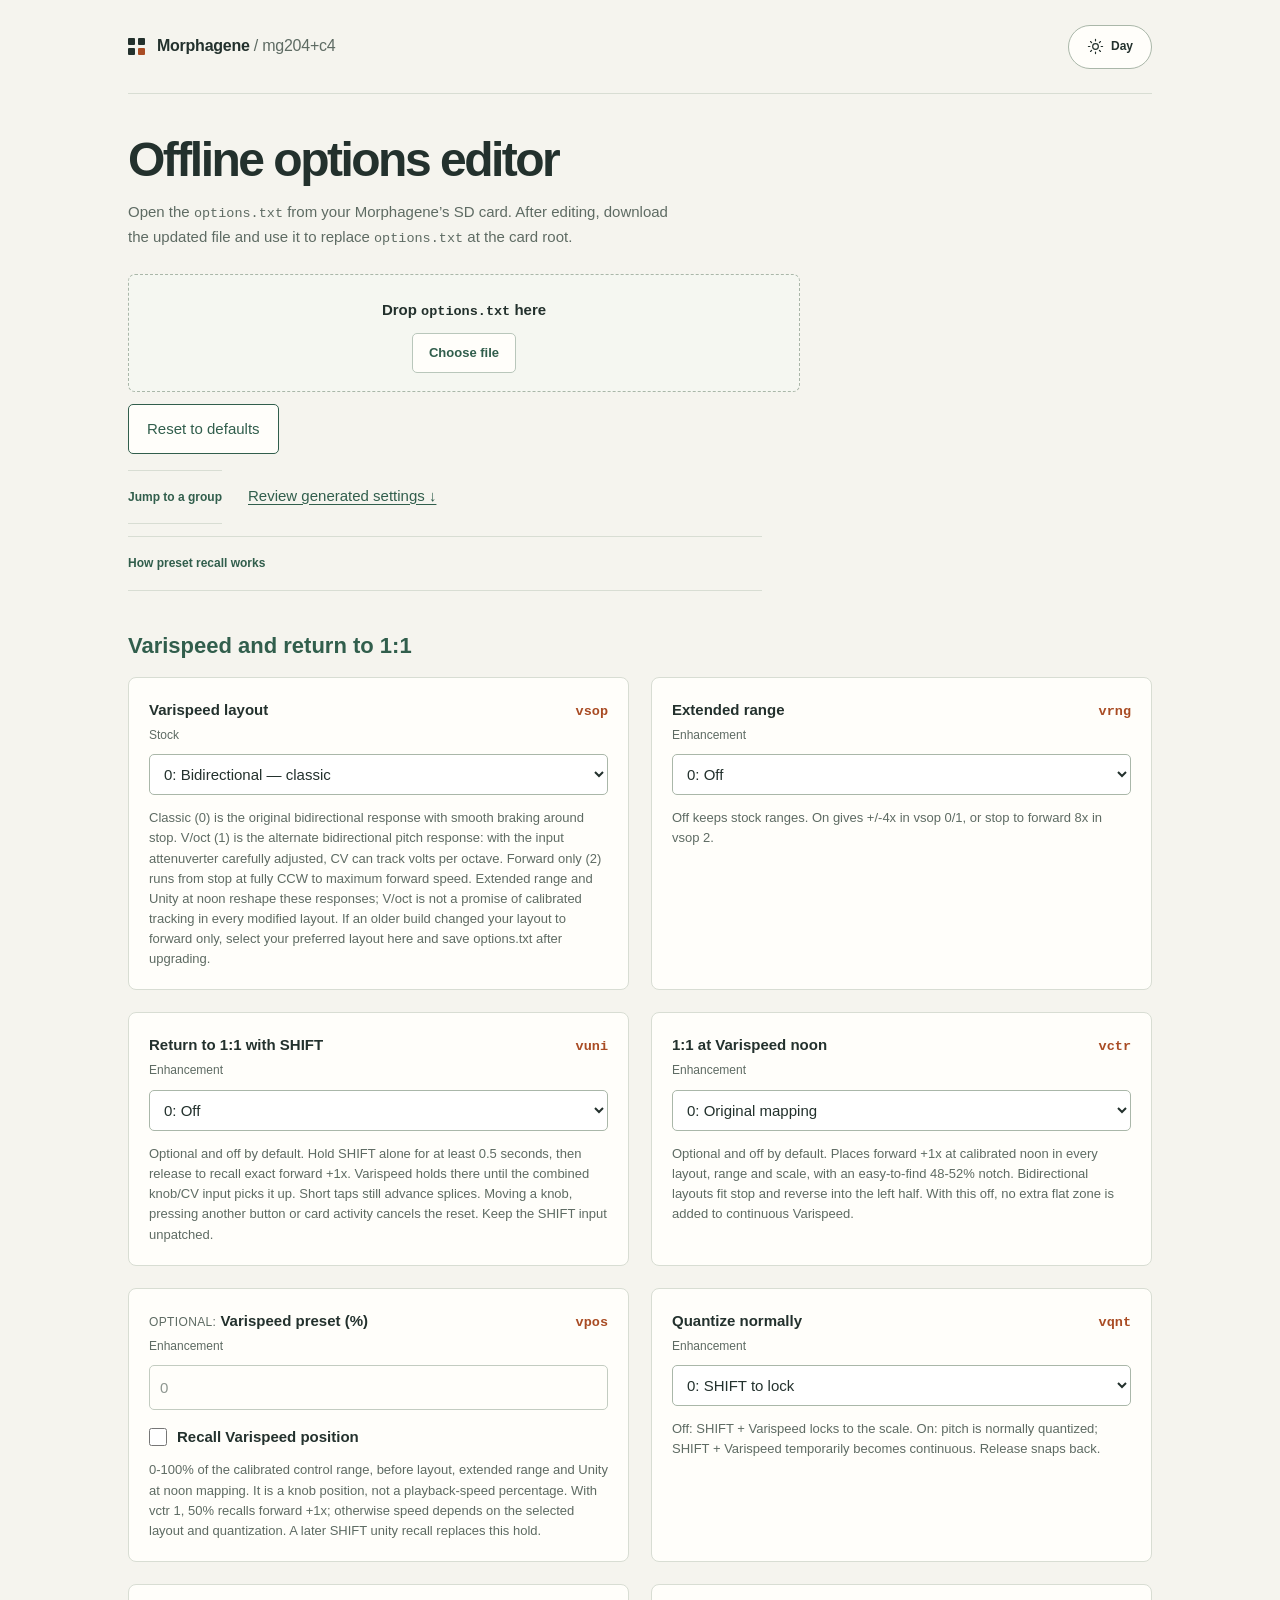
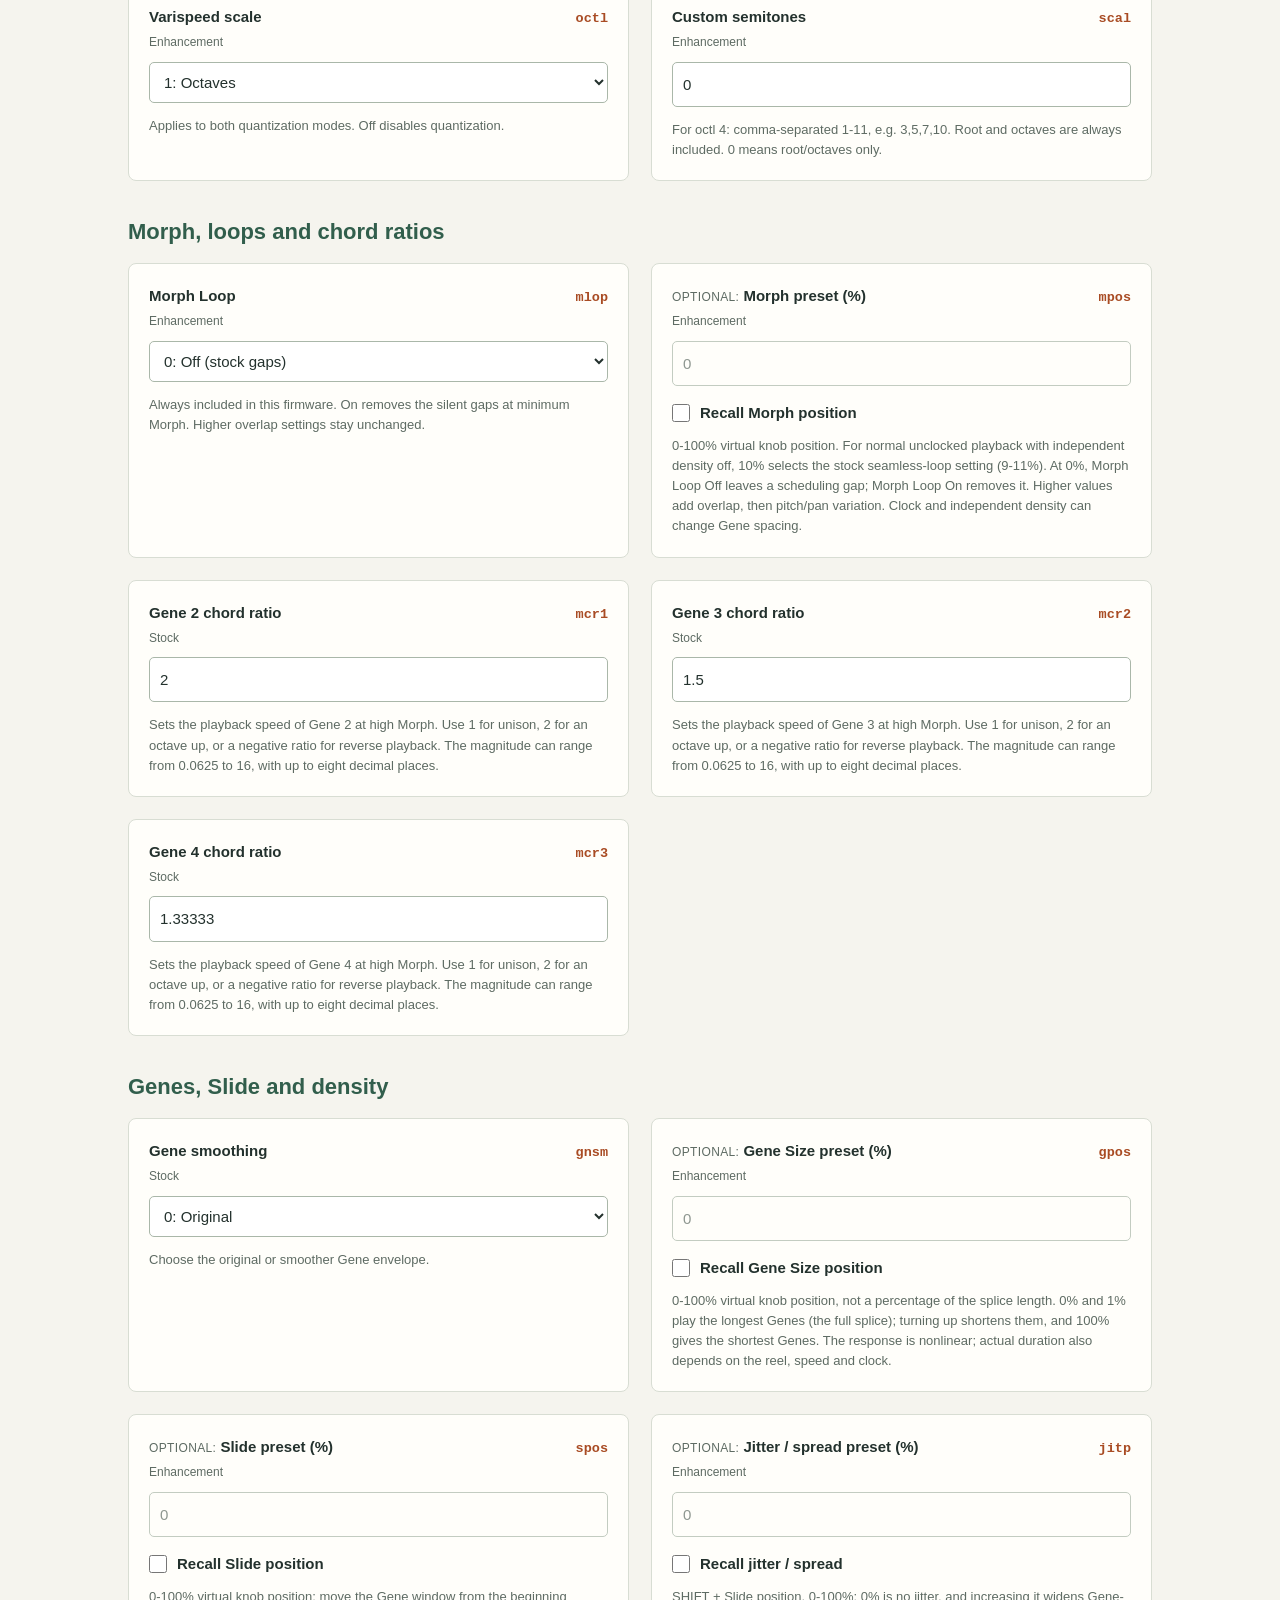
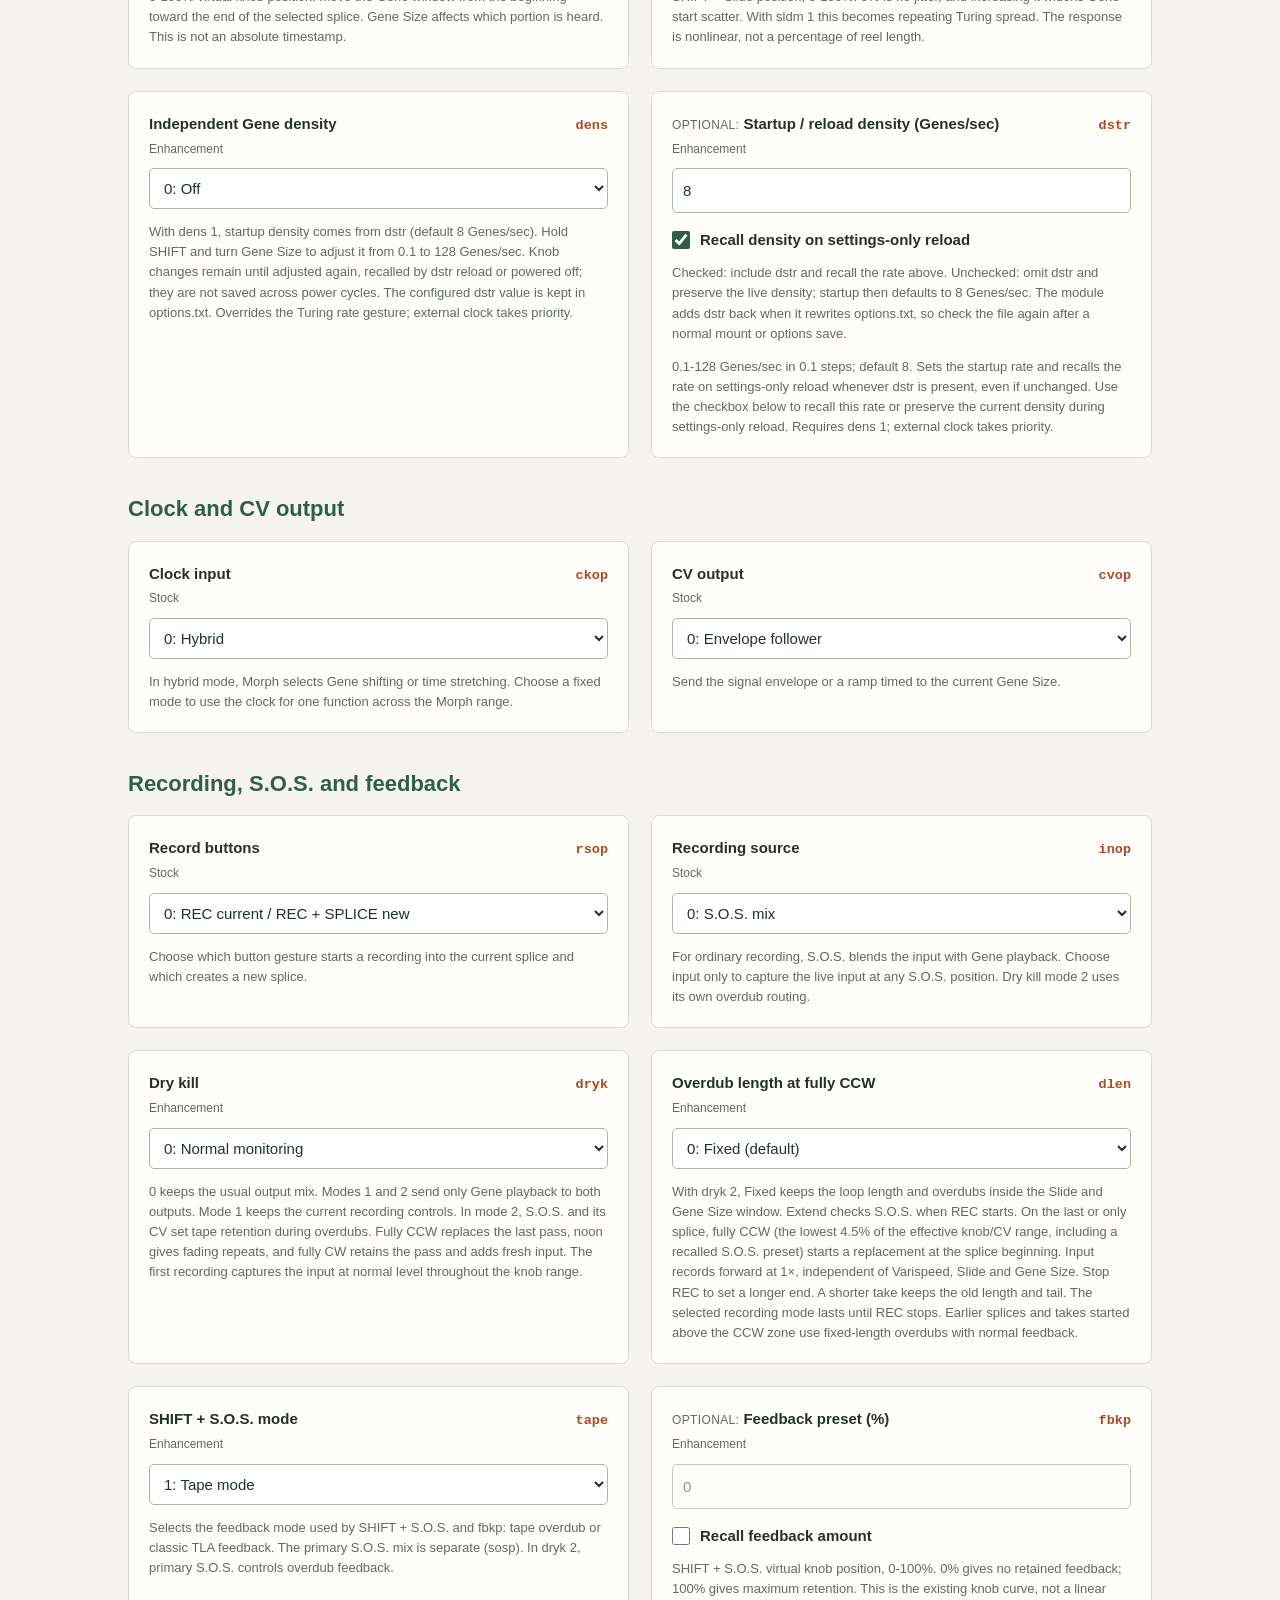
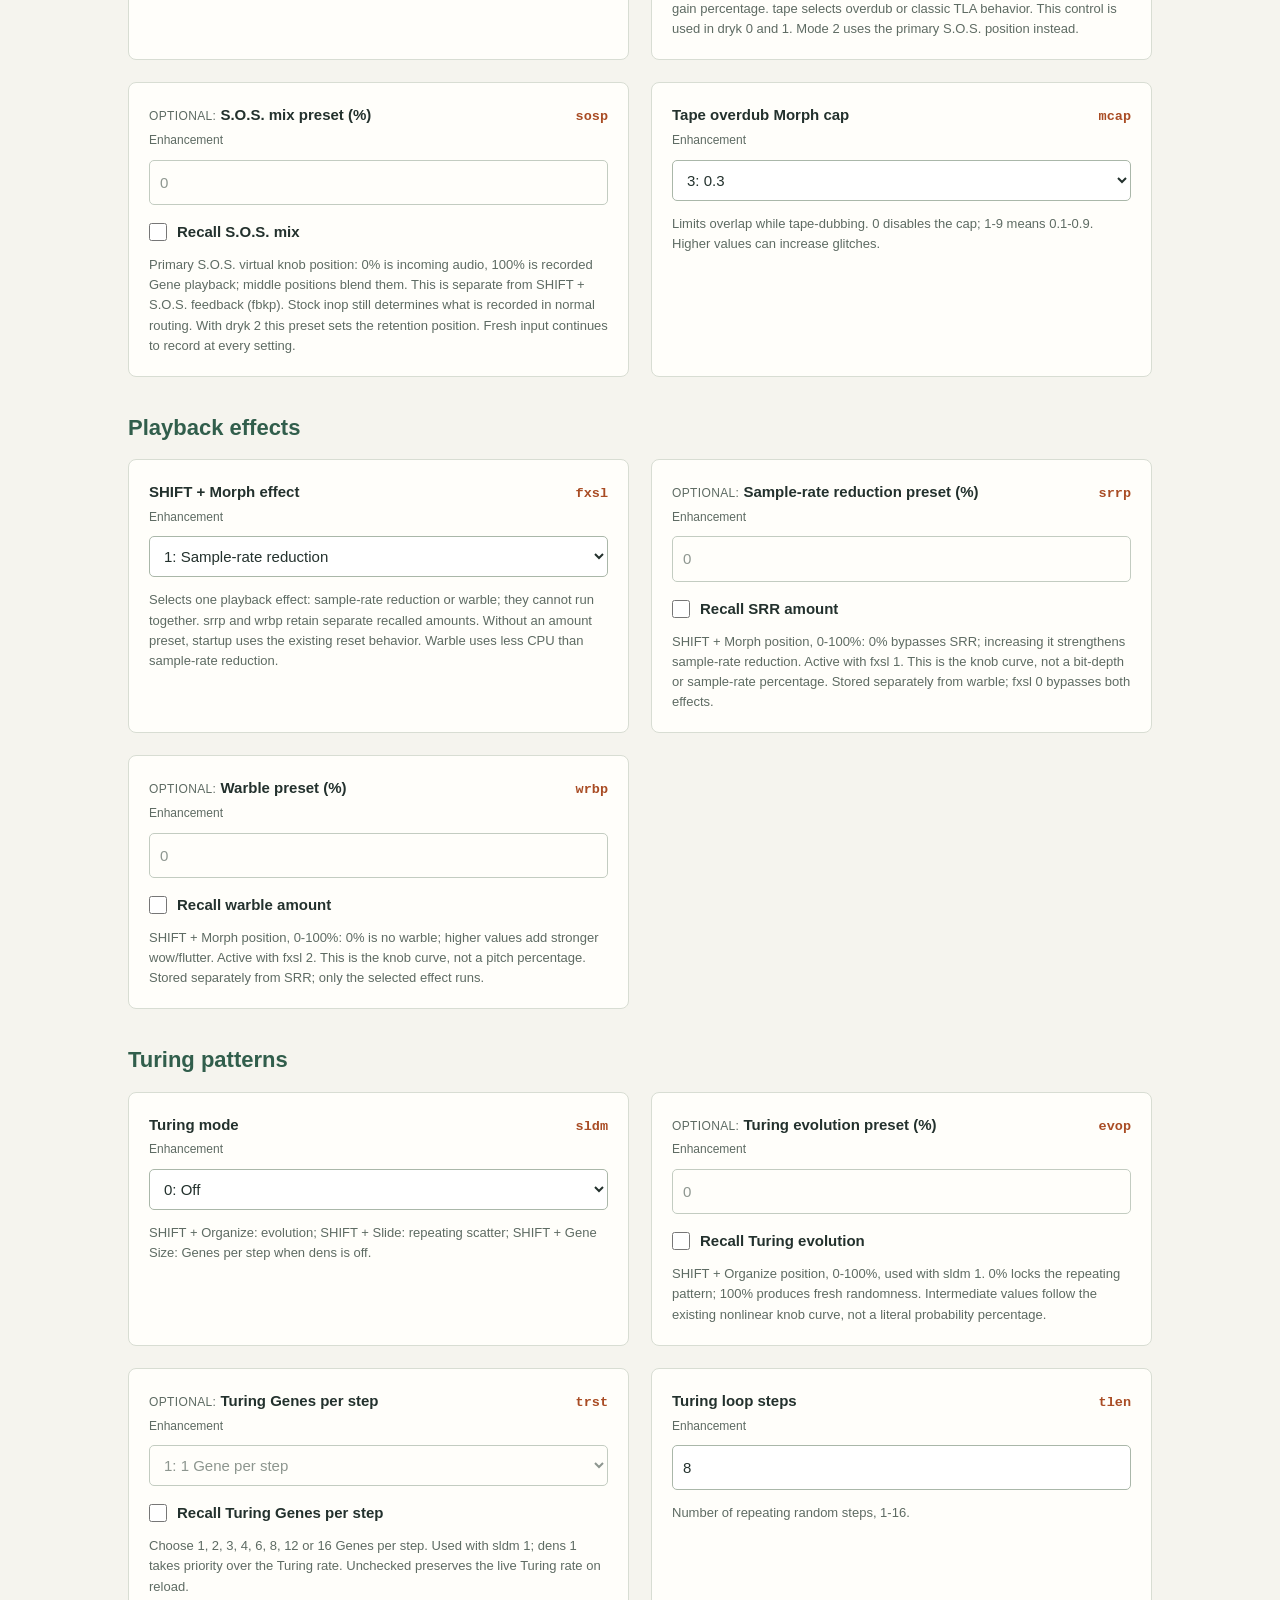
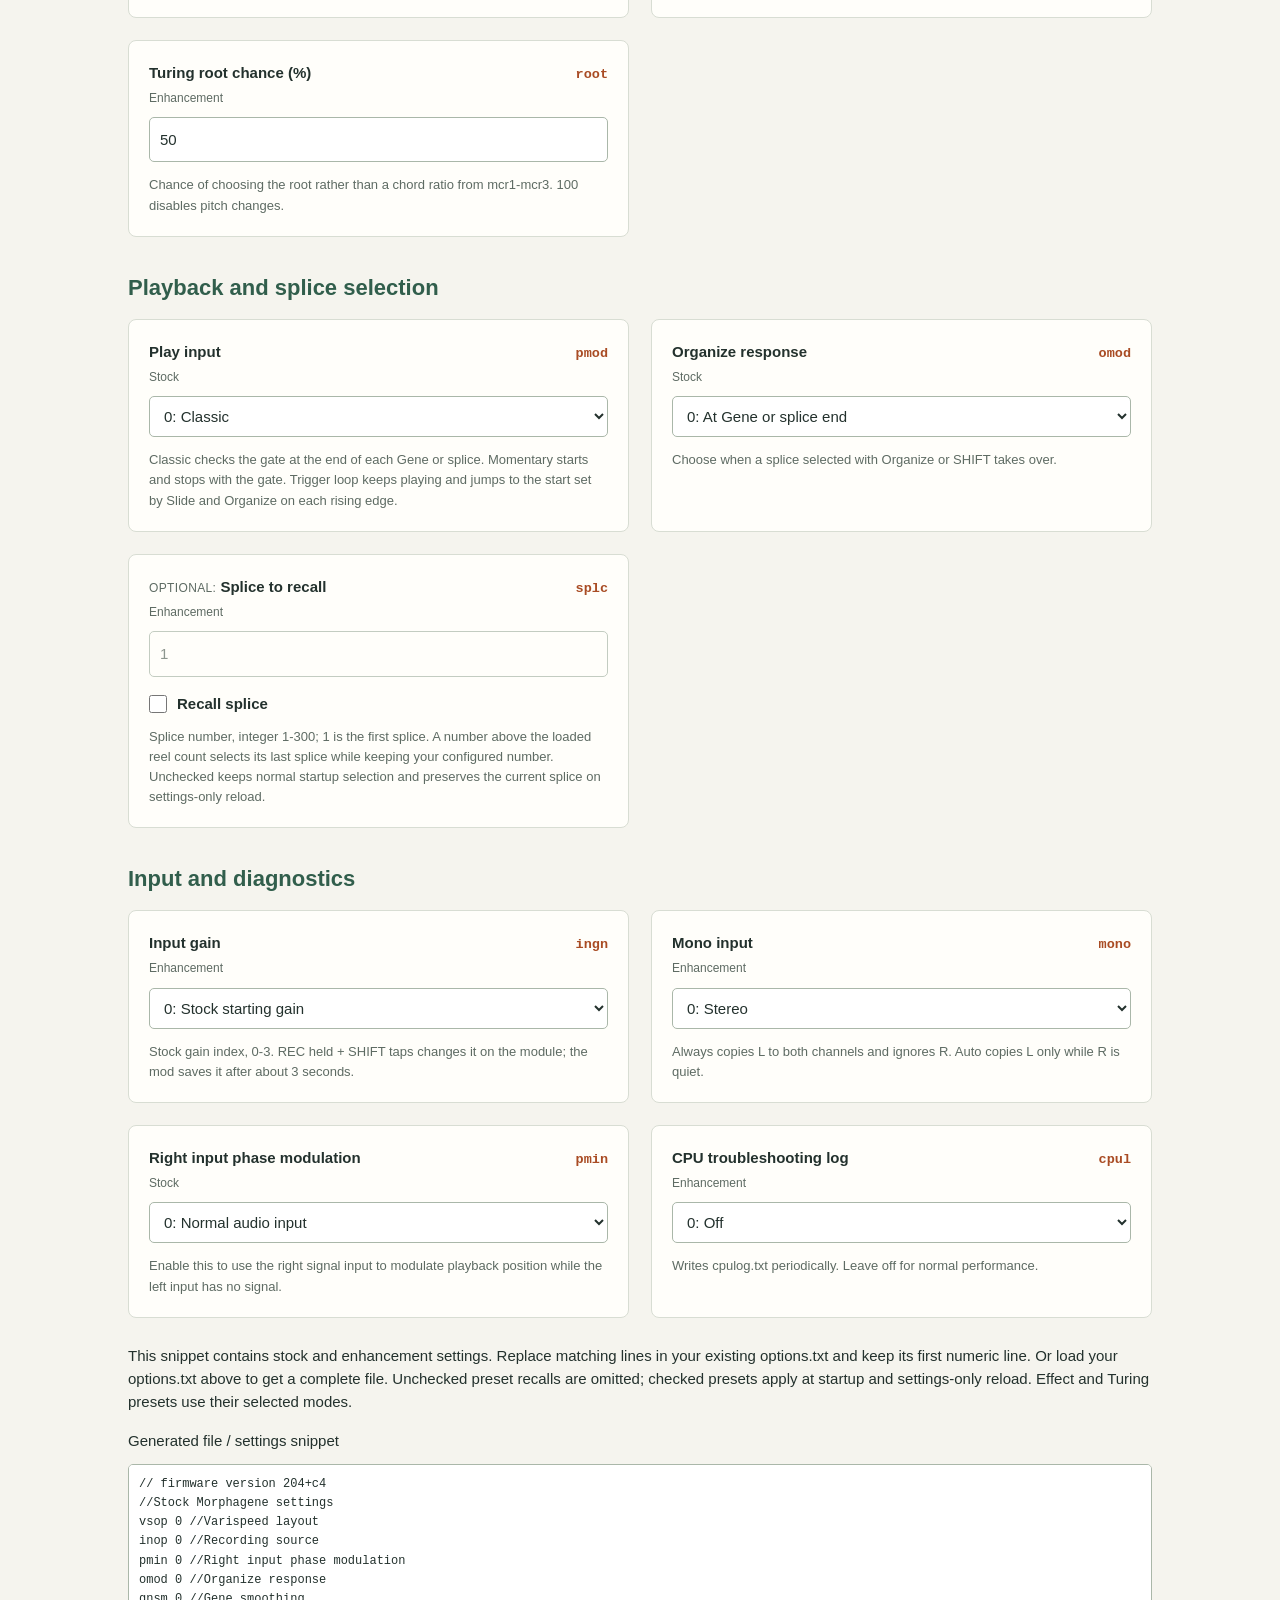
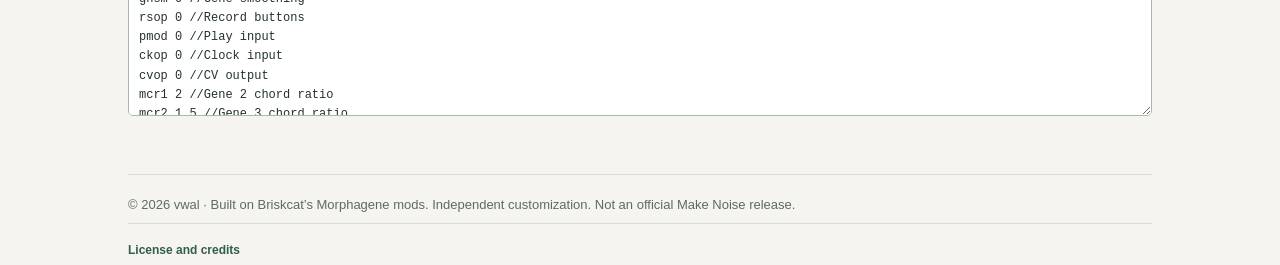
==== tools/offline_editor.html @ c478a884 "Release mg204+c4 with wet-only overdubs and offline editing" ====
<!doctype html>
<html lang="en">
<head>
  <meta charset="utf-8">
  <meta name="viewport" content="width=device-width, initial-scale=1">
  <meta http-equiv="Content-Security-Policy" content="default-src 'none'; base-uri 'none'; form-action 'none'; script-src 'sha256-ByO0Uoex1asw+jPpEctooQyMcrYwjuyFhaCUthEWu14=' 'sha256-ASVmwSD/W00rkGsw2/fdVRgsolwphQZgdGNmWbtGyi0=' 'sha256-zMuv68s7NisbEaol2Kxf3dadfvbsjeRHoKP4uVa8HAs='; style-src 'sha256-q6+BNWFXHFjLk/H0KyZ/W9unzIIklL4RN9ilAoMBSyY='">
  <title>Morphagene options editor · mg204+c4</title>
  <style>:root {
  color-scheme: light;
  --paper: #f5f4ee;
  --card: #fffefa;
  --ink: #23312d;
  --muted: #5e6b63;
  --line: #d8ddd3;
  --green: #315e4c;
  --green-light: #e8eee5;
  --orange: #a94c24;
  --orange-light: #f6e8dd;
  --red: #9a352a;
  --red-light: #faeae5;
  font-family: -apple-system, BlinkMacSystemFont, "Segoe UI", sans-serif;
  font-synthesis: none;
}
* { box-sizing: border-box; }
body { margin: 0; background: var(--paper); color: var(--ink); font-size: 15px; line-height: 1.55; }
button, input { font: inherit; }
a { color: var(--green); text-underline-offset: 3px; }
button, a, summary, input { -webkit-tap-highlight-color: transparent; }
button { cursor: pointer; }
button:disabled { cursor: not-allowed; }
button:focus-visible, a:focus-visible, summary:focus-visible { outline: 3px solid var(--orange); outline-offset: 4px; }
[hidden] { display: none !important; }
code { font-family: ui-monospace, SFMono-Regular, Consolas, monospace; font-size: .9em; }
.page-shell { max-width: 1120px; padding: 0 48px; margin: auto; }
.site-header { display: flex; align-items: center; justify-content: space-between; gap: 20px; min-height: 94px; border-bottom: 1px solid var(--line); }
.brand { display: inline-flex; align-items: center; gap: 12px; color: var(--ink); font-weight: 700; font-size: 16px; text-decoration: none; letter-spacing: -.25px; }
.brand-subtitle { font-weight: 400; color: var(--muted); }
.brand-mark { display: grid; grid-template-columns: repeat(2, 7px); gap: 3px; }
.brand-mark i { display: block; width: 7px; height: 7px; background: var(--ink); border-radius: 1px; }
.brand-mark i:last-child { background: var(--orange); }
.local-badge { display: inline-flex; align-items: center; gap: 7px; color: var(--green); font-size: 12px; font-weight: 600; white-space: nowrap; }
.local-badge > span { height: 6px; width: 6px; background: var(--green); border-radius: 50%; }
.intro { position: relative; padding: 56px 280px 42px 0; }
.eyebrow { margin: 0 0 17px; font-size: 10px; font-weight: 700; letter-spacing: 1.6px; color: var(--orange); }
h1 { font-size: clamp(34px, 4.9vw, 54px); line-height: 1.07; letter-spacing: -2.5px; font-weight: 640; margin: 0 0 20px; }
.intro-copy { max-width: 530px; margin: 0; color: var(--muted); font-size: 16px; line-height: 1.65; }
.intro-video-link { display: inline-flex; gap: 8px; align-items: center; margin-top: 17px; font-size: 12px; font-weight: 600; }
.version-path { position: absolute; right: 0; bottom: 57px; display: flex; align-items: center; gap: 20px; padding-left: 26px; border-left: 1px solid var(--line); }
.version-path > span:not(.version-arrow) { display: flex; flex-direction: column; gap: 6px; }
.version-path small { font-size: 8px; letter-spacing: 1.2px; font-weight: 700; color: var(--muted); }
.version-path strong { font: 500 23px ui-monospace, SFMono-Regular, Consolas, monospace; letter-spacing: -1px; }
.version-path > span:last-child strong { color: var(--orange); }
.version-arrow { color: var(--muted); font-size: 20px; padding-top: 18px; }
.workspace { display: grid; grid-template-columns: minmax(0, 1fr) 270px; align-items: start; gap: 36px; }
.patch-card { background: var(--card); border: 1px solid var(--line); border-radius: 12px; padding: 28px; box-shadow: 0 5px 18px #24372b04; scroll-margin-top: 18px; }
.card-heading { display: flex; align-items: center; gap: 12px; margin: 0 0 15px; }
.section-number { color: var(--orange); font: 11px ui-monospace, SFMono-Regular, Consolas, monospace; white-space: nowrap; }
h2 { font-size: 19px; line-height: 1.35; letter-spacing: -.5px; font-weight: 650; margin: 0; }
.card-copy { margin: 0 0 23px; color: var(--muted); font-size: 13px; line-height: 1.75; }
.backup-reminder { margin: -7px 0 22px; padding: 11px 13px; border-left: 2px solid #aebeb0; background: #f5f7f1; color: var(--muted); font-size: 12px; line-height: 1.7; }
.backup-reminder strong { color: var(--green); font-weight: 650; }
.file-zone { display: flex; flex-direction: column; align-items: center; padding: 23px 12px 18px; border: 1px dashed #aebeb0; border-radius: 7px; background: #f5f7f1; transition: border-color .15s, background .15s; }
.file-zone.is-dragging { border-color: var(--orange); background: var(--orange-light); }
.file-zone.is-disabled { opacity: .65; }
.file-symbol { font-size: 27px; line-height: 1; color: var(--green); margin-bottom: 13px; }
.file-picker { display: inline-flex; cursor: pointer; border-radius: 5px; }
.file-picker:focus-within { outline: 3px solid var(--orange); outline-offset: 4px; }
.choose-button { padding: 9px 16px; border: 1px solid #b9c7bb; background: var(--card); color: var(--green); border-radius: 5px; font-size: 13px; font-weight: 600; }
.file-picker:hover .choose-button { background: #e8eee5; }
.file-zone.is-disabled .file-picker { cursor: not-allowed; }
.file-zone p { font-size: 12px; color: var(--muted); margin: 9px 0 0; }
.file-zone .file-requirement { font-size: 10px; margin-top: 3px; color: #68776c; }
.selected-file { display: flex; align-items: center; gap: 11px; padding: 13px 0 0; min-width: 0; }
.selected-icon { font: 9px ui-monospace, SFMono-Regular, Consolas, monospace; color: var(--green); background: var(--green-light); padding: 8px 5px; border-radius: 3px; }
.selected-description { min-width: 0; flex: 1; }
.selected-description strong { display: block; font-size: 12px; font-weight: 600; overflow-wrap: anywhere; }
.selected-description small { display: block; font-size: 10px; color: var(--muted); }
.text-button { border: 0; background: transparent; color: var(--muted); font-size: 11px; padding: 8px 0 8px 8px; text-decoration: underline; text-underline-offset: 3px; }
.text-button:disabled { opacity: .4; }
.status-message { margin: 17px 0; font-size: 12px; color: var(--muted); line-height: 1.6; min-height: 38px; }
.status-message[data-tone="error"] { color: var(--red); padding: 10px 12px; background: var(--red-light); border-radius: 5px; }
.status-message[data-tone="success"] { color: var(--green); }
.progress-list { list-style: none; padding: 0; margin: 0 0 22px; }
.progress-list li { display: flex; align-items: center; gap: 10px; padding: 11px 0; border-bottom: 1px solid #e7eae1; }
.progress-list li:last-child { border: 0; }
.step-marker { display: grid; place-items: center; width: 22px; height: 22px; flex: 0 0 22px; border: 1px solid var(--line); color: var(--muted); border-radius: 50%; font-size: 10px; font-weight: 600; }
.progress-list strong { display: block; font-size: 12px; font-weight: 600; }
.progress-list small { display: block; font-size: 10px; color: var(--muted); }
.step-state { margin-left: auto; padding-left: 10px; color: var(--muted); font-size: 10px; text-align: right; }
.progress-list [data-state="active"] .step-marker { border-color: var(--orange); color: var(--orange); background: var(--orange-light); }
.progress-list [data-state="active"] .step-state { color: var(--orange); }
.progress-list [data-state="done"] .step-marker { border-color: var(--green); color: var(--card); background: var(--green); }
.progress-list [data-state="done"] .step-state { color: var(--green); }
.progress-list [data-state="error"] .step-marker { border-color: var(--red); color: var(--red); background: var(--red-light); }
.progress-list [data-state="error"] .step-state { color: var(--red); }
.primary-button, .download-button { display: flex; align-items: center; justify-content: center; gap: 15px; width: 100%; border: 1px solid var(--green); border-radius: 5px; background: var(--green); color: #fffefa; font-size: 13px; font-weight: 600; padding: 12px 17px; min-height: 45px; text-decoration: none; }
.primary-button:hover:not(:disabled), .download-button:hover { background: #244b3b; border-color: #244b3b; }
.primary-button:disabled { background: #e8ebe2; color: #737e71; border-color: #e8ebe2; }
.primary-button > span, .download-button > span { font-size: 18px; line-height: 1; }
.download-result { border-top: 1px solid var(--line); padding-top: 18px; margin-top: 20px; }
.download-result > p:first-child { margin: 0 0 13px; color: var(--green); font-size: 12px; }
.download-note { color: var(--muted); font-size: 10px; line-height: 1.7; margin: 11px 0 0; }
.sidebar { padding-top: 2px; }
.privacy-note { position: relative; padding: 21px 23px; background: var(--green-light); border-radius: 8px; }
.privacy-icon { display: block; font-size: 24px; line-height: 1; color: var(--green); margin-bottom: 12px; }
.privacy-note h2 { font-size: 17px; color: var(--green); }
.privacy-note p { font-size: 12px; line-height: 1.75; color: #48614f; margin: 10px 0 0; }
.privacy-note .small-copy { font-size: 10px; margin-top: 13px; }
.feature-summary { margin-top: 31px; }
.feature-summary .eyebrow { font-size: 9px; margin-bottom: 10px; letter-spacing: 1.2px; }
.feature-summary h2 { font-size: 24px; line-height: 1.2; letter-spacing: -.8px; }
.feature-summary ul { margin: 20px 0 0; padding: 0; list-style: none; }
.feature-summary li { margin-bottom: 17px; padding-left: 13px; border-left: 2px solid #d7dfd2; }
.feature-summary strong { display: block; font-size: 11px; font-weight: 650; }
.feature-summary li span { display: block; font-size: 11px; line-height: 1.65; color: var(--muted); margin-top: 3px; }
.reference-download { display: flex; align-items: center; justify-content: space-between; gap: 10px; margin-top: 22px; padding: 11px 13px; border: 1px solid #b9c7bb; border-radius: 5px; color: var(--green); font-size: 11px; font-weight: 650; text-decoration: none; }
.reference-download:hover { background: var(--green-light); }
.reference-download span { font-size: 17px; }
.reference-meta { margin: 7px 0 0; color: var(--muted); font-size: 10px; line-height: 1.6; }
.video-overview { display: grid; grid-template-columns: 1fr 1.4fr; align-items: center; gap: 32px; margin-top: 32px; padding: 28px; border: 1px solid var(--line); border-radius: 8px; background: var(--card); scroll-margin-top: 20px; }
.video-copy .eyebrow { margin-bottom: 10px; font-size: 9px; }
.video-copy h2 { font-size: 24px; letter-spacing: -.8px; }
.video-copy p:not(.eyebrow) { margin: 12px 0 17px; color: var(--muted); font-size: 12px; line-height: 1.75; }
.video-external-link { font-size: 12px; font-weight: 600; }
.video-copy .video-privacy { margin-bottom: 0; font-size: 10px; }
.video-player { min-width: 0; aspect-ratio: 16 / 9; border-radius: 6px; overflow: hidden; background: var(--green); }
.video-placeholder { height: 100%; display: flex; flex-direction: column; align-items: center; justify-content: center; gap: 14px; padding: 18px; color: var(--card); text-align: center; }
.video-play-symbol { font-size: 27px; line-height: 1; color: #cbdac5; }
.video-placeholder-title { font: 12px ui-monospace, SFMono-Regular, Consolas, monospace; }
.video-load-button { padding: 9px 15px; border: 1px solid #b9c7bb; border-radius: 5px; background: var(--card); color: var(--green); font-size: 12px; font-weight: 600; }
.video-load-button:hover { background: var(--green-light); }
.video-placeholder noscript p { margin: 0; font-size: 11px; }
.video-player iframe { display: block; width: 100%; height: 100%; border: 0; }
.installation-note { display: grid; grid-template-columns: 1fr 1.15fr; gap: 36px; margin-top: 32px; padding: 27px 28px; background: var(--green-light); border-radius: 8px; scroll-margin-top: 20px; }
.installation-note .eyebrow { margin-bottom: 10px; font-size: 9px; }
.installation-note p:not(.eyebrow) { margin: 12px 0 0; color: var(--muted); font-size: 12px; line-height: 1.75; }
.installation-note .filename-note { padding-top: 12px; border-top: 1px solid #ced8ca; }
.filename-note strong { color: var(--ink); }
.installation-note code { white-space: nowrap; }
.install-steps { margin: 0; padding-left: 20px; color: var(--muted); font-size: 12px; line-height: 1.75; }
.install-steps li { padding-left: 5px; margin-bottom: 12px; }
.install-steps li:last-child { margin-bottom: 0; }
.install-steps strong { color: var(--ink); font-weight: 650; }
.support-note { margin-top: 27px; padding-top: 23px; border-top: 1px solid var(--line); }
.support-note h2 { font-size: 17px; line-height: 1.35; }
.support-note p { font-size: 12px; line-height: 1.75; color: var(--muted); margin: 10px 0 15px; }
.coffee-button { display: inline-flex; align-items: center; justify-content: center; gap: 9px; max-width: 100%; min-height: 52px; padding: 9px 15px; border: 1px solid #000000; border-radius: 7px; background: #FFDD00; color: #000000; text-decoration: none; }
.coffee-button:hover { background: #ffe53b; color: #000000; }
.coffee-button:focus-visible { outline: 3px solid var(--green); outline-offset: 4px; }
.coffee-button span { font: 600 22px/1.15 "Brush Script MT", "Segoe Print", cursive; }
.coffee-cup { display: block; flex: 0 0 25px; width: 25px; height: 32px; }
.use-note { margin-top: 31px; padding: 23px 0 0; border-top: 1px solid var(--line); }
.use-note h2 { font-size: 17px; }
.use-note p { max-width: 850px; margin: 10px 0 0; color: var(--muted); font-size: 12px; line-height: 1.8; }
.technical-details { margin-top: 28px; }
details { border-top: 1px solid var(--line); border-bottom: 1px solid var(--line); }
summary { cursor: pointer; font-size: 12px; font-weight: 600; padding: 17px 0; list-style: none; display: flex; justify-content: space-between; }
summary::-webkit-details-marker { display: none; }
summary > span { color: var(--muted); font-size: 16px; line-height: 1; }
details[open] summary > span { transform: rotate(45deg); }
.details-content { max-width: 780px; padding: 0 0 23px; }
.details-content p { font-size: 12px; color: var(--muted); margin: 0 0 17px; }
.hash-list { display: grid; gap: 15px; margin: 0 0 17px; }
.hash-list dt { font-size: 10px; font-weight: 600; color: var(--muted); margin-bottom: 4px; }
.hash-list dd { margin: 0; font: 11px/1.75 ui-monospace, SFMono-Regular, Consolas, monospace; overflow-wrap: anywhere; }
.details-content .small-copy { font-size: 11px; margin-bottom: 0; }
.site-footer { display: flex; justify-content: space-between; gap: 20px; padding: 24px 0 32px; color: var(--muted); font-size: 10px; }
.site-footer p { margin: 0; }
.noscript-message { font-size: 12px; color: var(--red); background: var(--red-light); padding: 12px; border-radius: 5px; }
.visually-hidden { position: absolute; width: 1px; height: 1px; padding: 0; margin: -1px; overflow: hidden; clip: rect(0, 0, 0, 0); white-space: nowrap; border: 0; }
.skip-link { position: fixed; left: 12px; top: -60px; padding: 10px 16px; background: var(--ink); color: white; border-radius: 4px; z-index: 10; }
.skip-link:focus { top: 12px; }
@media (max-width: 950px) {
  .page-shell { padding: 0 28px; }
  .intro { padding-right: 245px; }
  .version-path { gap: 12px; padding-left: 18px; }
  .version-path strong { font-size: 20px; }
  .workspace { grid-template-columns: minmax(0, 1fr) 240px; gap: 24px; }
  .patch-card { padding: 22px; }
  .card-heading { gap: 9px; }
  .card-heading h2 { font-size: 17px; }
}
@media (max-width: 740px) {
  .page-shell { max-width: 590px; padding: 0 22px; }
  .site-header { min-height: 76px; }
  .brand-subtitle { display: none; }
  .intro { padding: 38px 0 30px; }
  .eyebrow { font-size: 9px; letter-spacing: 1.2px; }
  h1 { font-size: clamp(34px, 7vw, 46px); letter-spacing: -1.7px; }
  .intro-copy { font-size: 14px; max-width: 440px; }
  .version-path { position: static; border-left: 0; padding-left: 0; margin-top: 24px; gap: 22px; }
  .version-path small { font-size: 8px; }
  .version-path strong { font-size: 22px; }
  .workspace { display: flex; flex-direction: column; gap: 29px; }
  .patch-card, .sidebar { width: 100%; }
  .sidebar { display: grid; grid-template-columns: 1fr; gap: 0; }
  .privacy-note { padding: 22px; }
  .privacy-icon { display: none; }
  .privacy-note p { font-size: 12px; }
  .feature-summary h2 br { display: none; }
  .feature-summary ul { display: grid; grid-template-columns: 1fr 1fr; gap: 17px; }
  .feature-summary li { margin: 0; }
  .installation-note { grid-template-columns: 1fr; gap: 22px; padding: 23px 22px; }
  .video-overview { grid-template-columns: 1fr; gap: 22px; padding: 23px 22px; }
  .site-footer { flex-direction: column; gap: 5px; font-size: 9px; }
}
@media (max-width: 380px) {
  .page-shell { padding: 0 16px; }
  .patch-card { padding: 18px; }
  .section-number { display: none; }
  .card-heading h2 { font-size: 17px; }
  .step-state { display: none; }
  .feature-summary ul { grid-template-columns: 1fr; }
  .local-badge { font-size: 10px; }
}
@media (prefers-reduced-motion: reduce) { * { transition: none !important; } }

.intro-links { display:flex; flex-wrap:wrap; gap:8px 22px; margin-top:16px; font-size:13px; font-weight:600; }
.release-catalog { margin-top:44px; padding-top:25px; border-top:1px solid var(--line); scroll-margin-top:16px; }
.release-catalog h2 { font-size:clamp(25px,4vw,36px); margin:4px 0 16px; letter-spacing:-.04em; line-height:1.15; }
.release-grid { display:grid; grid-template-columns:repeat(2,minmax(0,1fr)); gap:12px; }
.release-grid article { padding:20px 22px; background:var(--card); border:1px solid var(--line); border-radius:7px; }
.release-grid h3 { margin:0; color:var(--ink); font-size:18px; line-height:1.3; }
.release-grid p,.guide-links { margin:9px 0 0; color:var(--muted); font-size:13px; line-height:1.65; }
.release-grid .control-path { margin:0 0 8px; color:var(--orange); font-size:10px; font-weight:700; letter-spacing:.07em; }
.first-release .release-grid article { background:var(--green-light); }
.guide-links { margin-top:16px; }
 .paper-choices { margin-top:18px; }
.paper-choices h3 { margin:0; font-size:14px; }
.paper-choices p { margin:3px 0 7px; font-size:12px; color:var(--muted); }
.paper-choices div { display:flex; gap:8px; }
.paper-choices a { padding:6px 12px; border:1px solid #b9c7bb; border-radius:5px; font-size:12px; font-weight:600; text-decoration:none; }
.paper-choices a:hover { background:var(--green-light); }
@media(max-width:650px) { .release-grid { grid-template-columns:1fr; } .release-grid article { padding:16px; } }

.catalog-intro { max-width:780px; margin:0 0 18px; color:var(--muted); font-size:14px; line-height:1.65; }
.latest-release > .eyebrow { color:var(--green); }
.credits-note { margin-top:32px; }

/* Feature catalog and release history. */
.feature-catalog { margin-top:48px; padding-top:28px; border-top:1px solid var(--line); scroll-margin-top:20px; }
.feature-catalog > h2 { margin:0 0 14px; font-size:clamp(28px,4vw,36px); letter-spacing:-1px; }
.feature-nav { display:flex; flex-wrap:wrap; gap:8px; margin:22px 0 30px; }
.feature-nav a { display:inline-flex; align-items:center; min-height:40px; padding:8px 13px; border:1px solid #b9c7bb; border-radius:5px; font-size:12px; font-weight:600; text-decoration:none; background:var(--card); }
.feature-nav a:hover { background:var(--green-light); }
.feature-group { padding-top:28px; margin-top:28px; border-top:1px solid var(--line); scroll-margin-top:20px; }
.feature-group-heading { display:flex; align-items:flex-start; gap:14px; margin-bottom:18px; }
.group-number { padding-top:4px; color:var(--orange); font:12px/1.7 ui-monospace,SFMono-Regular,Consolas,monospace; }
.feature-group h3 { margin:0; font-size:24px; line-height:1.25; letter-spacing:-.65px; font-weight:650; }
.feature-group-heading p { margin:6px 0 0; font-size:13px; color:var(--muted); }
.feature-grid { display:grid; grid-template-columns:repeat(2,minmax(0,1fr)); gap:14px; }
.feature-grid article { padding:22px; border:1px solid var(--line); border-radius:8px; background:var(--card); min-width:0; }
.feature-grid article:last-child:nth-child(odd) { grid-column:1/-1; }
.feature-grid h4 { margin:0 0 10px; color:var(--ink); font-size:19px; line-height:1.3; letter-spacing:-.3px; font-weight:650; }
.feature-grid p { margin:10px 0 0; font-size:13px; line-height:1.75; color:var(--muted); max-width:95ch; }
.feature-grid p strong { color:var(--ink); font-weight:600; }
.feature-grid .control-path { margin:0 0 9px; color:var(--orange); font-size:10px; font-weight:650; line-height:1.6; letter-spacing:.05em; text-transform:uppercase; }
.feature-badge { display:inline-block; padding:2px 7px; border-radius:4px; background:var(--green-light); color:var(--green); font-size:10px; line-height:1.6; font-weight:700; white-space:nowrap; vertical-align:baseline; }
.feature-grid article > .feature-badge { margin:0 0 9px; }
.feature-grid .new-feature { border-top:3px solid #789281; padding-top:20px; }
.playback-note { margin:16px 0 0; padding:16px 20px; background:var(--green-light); border-radius:6px; color:var(--muted); font-size:12px; line-height:1.75; }
.playback-note strong { color:var(--green); }
.release-history { margin-top:40px; }
.release-history details { scroll-margin-top:20px; }
.release-history summary { gap:20px; align-items:center; padding:24px 0; }
.release-history summary h2 { font-size:22px; }
.release-history summary > span { font-size:24px; flex-shrink:0; }
.history-content { padding-bottom:24px; }
.history-intro { max-width:80ch; margin:0 0 22px; font-size:13px; color:var(--muted); }
.history-content section { display:grid; grid-template-columns:130px minmax(0,1fr); column-gap:26px; border-top:1px solid var(--line); padding:22px 0; scroll-margin-top:20px; }
.history-content h3 { margin:0 0 4px; font-size:17px; color:var(--green); }
.history-content .history-status { margin:0; color:var(--muted); font-size:11px; }
.history-content ul { grid-column:2; margin:0; padding-left:18px; color:var(--muted); font-size:13px; line-height:1.75; }
.history-content li + li { margin-top:6px; }
@media (max-width:650px) {
  .feature-grid { grid-template-columns:1fr; }
  .feature-grid article { padding:18px; }
  .feature-grid .new-feature { padding-top:16px; }
  .feature-group h3 { font-size:22px; }
  .feature-nav { gap:7px; }
  .feature-nav a { padding:8px 10px; }
  .release-history summary h2 { font-size:19px; }
  .history-content section { display:block; }
  .history-content .history-status { margin-bottom:10px; }
}

.earlier-badge { background:#eceee9; color:var(--muted); }
input:disabled + span { cursor:default; }

/* Morphagene form additions. */
.option-group{grid-column:1/-1;margin:18px 0 -8px;font-size:22px;color:var(--green)}
.preset-explainer{margin:24px 0;padding:24px;border-left:4px solid var(--green);background:var(--card)}
.preset-explainer h3{margin:0 0 12px}.preset-explainer p:last-child{margin-bottom:0}
.version-history{margin:40px 0;padding:24px;border:1px solid var(--line);border-radius:8px;background:var(--card)}
.version-history summary{font-size:21px;font-weight:650;cursor:pointer;color:var(--green)}
.version-history summary:focus-visible{outline:3px solid var(--orange);outline-offset:5px}
.version-entries{display:grid;grid-template-columns:repeat(auto-fit,minmax(230px,1fr));gap:32px;margin-top:20px}
.version-entries h3{font-size:18px}.version-entries p{font-size:14px;line-height:1.6}
.site-footer{flex-wrap:wrap}.site-footer p:nth-child(n+3){flex-basis:100%;margin:0}
@media(max-width:650px){.version-entries{grid-template-columns:1fr;gap:10px}}
/* First installation appears before the firmware builder. */
.first-install{margin:0 0 32px;gap:22px 36px}
.first-install-heading{grid-column:1/-1;margin:0;flex-wrap:wrap}
.first-install .section-number{display:inline}
.install-required{padding:3px 8px;border:1px solid #aebeb0;border-radius:4px;background:var(--card);color:var(--green);font-size:10px;font-weight:700}
.first-install p:not(.eyebrow),.first-install .install-steps{font-size:13px}
.first-install-copy>p:first-child{margin-top:0}
.first-install .install-aside{margin-top:6px}
.secondary-button{padding:12px 18px;margin-top:12px;border:1px solid var(--green);border-radius:5px;background:var(--card);color:var(--green)}
.options-grid{display:grid;grid-template-columns:repeat(2,minmax(0,1fr));gap:22px;margin:26px 0}.option-field{padding:20px;background:var(--card);border:1px solid var(--line);border-radius:8px}
.option-field label{display:block;font-weight:650;margin-bottom:10px}.option-field code{color:var(--orange)}
.option-field .option-header{display:grid;grid-template-columns:minmax(0,1fr) auto;gap:3px 12px;align-items:baseline}
.option-origin,.optional-marker{font-size:.75rem;color:var(--muted);font-weight:500}
.option-origin{grid-column:1/-1}.optional-marker{letter-spacing:.03em}
.option-field .field-error{color:var(--red)}
.option-field p{font-size:13px;color:var(--muted);margin-bottom:0}select,.option-field input,textarea{font:inherit;width:100%;padding:10px;border:1px solid #aab7a9;border-radius:5px;background:white;color:var(--ink)}
.option-field .density-recall{display:flex;align-items:flex-start;gap:10px;margin:16px 0 0;line-height:1.4;cursor:pointer}
.option-field input[type=checkbox]{width:18px;height:18px;flex:0 0 18px;padding:0;margin:2px 0 0;accent-color:var(--green);cursor:pointer}
.option-field input:disabled,.option-field select:disabled{background:var(--card);color:var(--muted);opacity:.7}
textarea{font:12px/1.6 ui-monospace,monospace;resize:vertical;margin:12px 0}input[type=file]{display:block;max-width:100%;margin:12px 0}.feature-grid h3{margin:0;font-size:20px}button:focus-visible,input:focus-visible,select:focus-visible,textarea:focus-visible{outline:3px solid var(--orange);outline-offset:3px}
[data-kind=error]{color:var(--red)}[data-kind=ok]{color:var(--green)}
@media(max-width:650px){.options-grid{grid-template-columns:1fr}.intro{padding-right:0}.feature-grid h3{font-size:19px}}
/* Day/night mode shares the same layout and accessible controls. */
:root{--input-bg:#ffffff;--field-wash:#f5f7f1;--control-line:#aab7a9}
:root[data-theme="dark"]{
  color-scheme:dark;
  --paper:#141c19;--card:#1d2823;--ink:#e5ece5;--muted:#aebdb2;
  --line:#3b4d42;--green:#9bceb0;--green-light:#24372c;
  --orange:#eeab83;--orange-light:#3c2b23;--red:#f3aaa0;--red-light:#442824;
  --input-bg:#141f19;--field-wash:#1c2e23;--control-line:#687e6d;
}
.header-actions{display:flex;align-items:center;gap:16px;flex-shrink:0}
.theme-toggle{display:inline-flex;align-items:center;justify-content:center;gap:7px;min-height:44px;min-width:84px;padding:8px 12px;border:1px solid var(--control-line);border-radius:24px;background:var(--card);color:var(--ink);font-size:12px;font-weight:600}
.theme-toggle:hover{background:var(--green-light);border-color:var(--green)}
.theme-toggle svg{width:17px;height:17px;flex:none}
.theme-moon{display:none}
[data-theme="dark"] .theme-sun{display:none}
[data-theme="dark"] .theme-moon{display:block}
.backup-reminder,.file-zone{background:var(--field-wash);border-color:var(--control-line)}
.file-zone.is-dragging{background:var(--orange-light);border-color:var(--orange)}
.file-drop{position:relative;gap:10px;cursor:pointer;text-align:center}
.file-drop:focus-within{outline:3px solid var(--orange);outline-offset:3px}
#options-status,#firmware-status{overflow-wrap:anywhere}
#options-reset-dialog{box-sizing:border-box;width:min(28rem,calc(100% - 32px));padding:24px;background:var(--card);color:var(--ink);border:1px solid var(--control-line);border-radius:10px}
#options-reset-dialog::backdrop{background:rgb(0 0 0 / .5)}
#options-reset-dialog p{margin:12px 0 20px}
.reset-actions{display:flex;justify-content:flex-end;flex-wrap:wrap;gap:10px}
.reset-actions button{width:auto;margin:0}
select,.option-field input,textarea{background:var(--input-bg);border-color:var(--control-line)}
.option-field input:disabled,.option-field select:disabled{background:var(--card)}
.paper-choices a,.install-required,.installation-note .filename-note{border-color:var(--control-line)}
.skip-link{color:var(--paper)}
[data-theme="dark"] .primary-button,[data-theme="dark"] .download-button{color:var(--paper)}
[data-theme="dark"] .primary-button:hover:not(:disabled),[data-theme="dark"] .download-button:hover{background:#b7e2c7;border-color:#b7e2c7}
[data-theme="dark"] .primary-button:disabled{background:var(--line);border-color:var(--line);color:var(--muted)}
@media(max-width:460px){.site-header{gap:12px}.brand{font-size:14px;gap:8px}.header-actions{gap:10px}.theme-toggle{min-width:74px;padding:8px}}
@media(max-width:340px){.site-header{flex-wrap:wrap;padding:16px 0;gap:12px}.header-actions{margin-left:auto}}

.offline-download a{font-weight:650}
.offline-editor main{padding:40px 0}
.offline-instructions{max-width:66ch;color:var(--muted)}
.offline-file{max-width:42rem;margin:24px 0 16px}
.offline-file p:empty{display:none}
.offline-file p{margin:8px 0 0}
.offline-shortcuts{display:flex;align-items:baseline;flex-wrap:wrap;gap:12px 26px}
.offline-editor summary{cursor:pointer;color:var(--green);font-weight:600}
.offline-shortcuts nav{display:grid;gap:5px;margin:9px 0 4px 16px}
.offline-help{margin-top:12px;max-width:76ch}
.offline-editor h1{font-size:clamp(32px,5vw,48px);margin-bottom:12px}
.offline-editor .option-group{margin-top:12px;scroll-margin-top:14px}
.offline-editor footer{padding:20px 0 32px;border-top:1px solid var(--line);font-size:13px;color:var(--muted)}
.offline-editor footer p{margin:0 0 8px}
.offline-license pre{white-space:pre-wrap;overflow-wrap:anywhere;font:inherit;max-width:85ch}

</style>
  <script>// Apply the saved theme before the stylesheet paints. Until a theme is chosen,
// follow the device preference. Storage may be unavailable in private contexts.
(() => {
  const key = 'morphagene-patcher-theme';
  const root = document.documentElement;
  const system = window.matchMedia('(prefers-color-scheme: dark)');
  const validTheme = value => value === 'light' || value === 'dark';
  let preference = null;
  try {
    const saved = window.localStorage.getItem(key);
    if (validTheme(saved)) preference = saved;
  } catch (_) { /* The switch still works without persistence. */ }

  function apply() {
    const theme = preference || (system.matches ? 'dark' : 'light');
    root.dataset.theme = theme;
    const toggle = document.getElementById('theme-toggle');
    if (toggle) {
      toggle.setAttribute('aria-checked', String(theme === 'dark'));
      toggle.title = theme === 'dark' ? 'Switch to day mode' : 'Switch to night mode';
      document.getElementById('theme-label').textContent = theme === 'dark' ? 'Night' : 'Day';
    }
  }

  apply();
  system.addEventListener('change', apply);
  window.addEventListener('storage', event => {
    if (event.key !== key && event.key !== null) return;
    preference = validTheme(event.newValue) ? event.newValue : null;
    apply();
  });
  document.addEventListener('DOMContentLoaded', () => {
    const toggle = document.getElementById('theme-toggle');
    toggle.addEventListener('click', () => {
      preference = root.dataset.theme === 'dark' ? 'light' : 'dark';
      try { window.localStorage.setItem(key, preference); } catch (_) {}
      apply();
    });
    apply();
    toggle.hidden = false;
  }, {once: true});
})();
</script>
<script>// Browser helpers shared by the options editor and firmware patcher.
'use strict';

const $ = (id) => document.getElementById(id);

function download(name, bytes, type) {
  const url = URL.createObjectURL(new Blob([bytes], { type: type || 'application/octet-stream' }));
  const a = document.createElement('a');
  a.href = url;
  a.download = name;
  document.body.appendChild(a);
  a.click();
  a.remove();
  setTimeout(() => URL.revokeObjectURL(url), 5000);
}

function status(id, text, kind) {
  const el = $(id);
  el.textContent = text;
  el.dataset.kind = kind || '';
}

function bindFileDrop(inputId, zoneId, load, rejectDrop) {
  $(inputId).addEventListener('change', e => {
    const file = e.target.files[0];
    e.target.value = ''; // Allow choosing the same file again.
    return load(file);
  });
  const zone = $(zoneId);
  function dragOver(e) {
    e.preventDefault();
    const hasFiles = e.dataTransfer.types.includes('Files');
    e.dataTransfer.dropEffect = hasFiles ? 'copy' : 'none';
    zone.classList.toggle('is-dragging', hasFiles);
  }
  zone.addEventListener('dragenter', dragOver);
  zone.addEventListener('dragover', dragOver);
  zone.addEventListener('dragleave', e => {
    if (!zone.contains(e.relatedTarget)) zone.classList.remove('is-dragging');
  });
  zone.addEventListener('drop', e => {
    e.preventDefault();
    zone.classList.remove('is-dragging');
    const transfer = e.dataTransfer;
    if (!transfer.types.includes('Files')) return;
    if (transfer.files.length !== 1 || transfer.items?.[0]?.webkitGetAsEntry?.()?.isDirectory) {
      return rejectDrop();
    }
    return load(transfer.files[0]);
  });
}
</script>
<script>// Morphagene options editor. Both the website and the single-file editor use this script.
'use strict';

// ---------- options.txt ----------
const VERSION_HEADER = '// firmware version 204+c4';
const MOD_HEADER = '//Morphagene extended mods';
// In older builds this comment put "vsop 2" at the start of a 63-byte read.
const LEGACY_RANGE_COMMENT = '//Varispeed range: 0 stock, 1 extended: vsop 0/1 +/-4x; vsop 2 forward stop to 8x with scale lock';
// Extended option keys and explanatory comments for generated files.
const KEYS = {
  mpos: '//Morph virtual knob preset: 0-100 percent. 10 selects the stock seamless loop (unclocked/dens 0); 0 gaps with mlop 0. Omit to use the panel at startup and preserve the live position on settings-only reload.',
  gpos: '//Gene Size virtual knob preset: 0-100 percent. 0 and 1 = longest/full splice; 100 = shortest, not a length percentage. Omit to use the panel at startup and preserve the live position on settings-only reload.',
  spos: '//Slide virtual knob preset: integer 0-100 percent. Omit to use the panel at startup and preserve the live position on settings-only reload.',
  vpos: '//Varispeed virtual knob preset: integer 0-100 percent before vsop/vrng/vctr mapping, not a speed ratio. vuni remains the +1x recall gesture.',
  sosp: '//Primary S.O.S. 0-100%. In mode 2 this sets retention.',
  splc: '//Splice recall: integer 1-300, 1 is the first splice. Above the reel count selects its last splice; the configured number is retained. Omit to preserve selection on settings-only reload.',
  srrp: '//Sample-rate reduction virtual knob preset: integer 0-100 percent. Used with fxsl 1; retained separately from warble. SRR and warble cannot run together.',
  jitp: '//Jitter / Turing spread virtual knob preset: integer 0-100 percent for SHIFT+Slide.',
  wrbp: '//Warble virtual knob preset: integer 0-100 percent. Used with fxsl 2; retained separately from SRR. SRR and warble cannot run together.',
  fbkp: '//SHIFT+S.O.S. 0-100%. Used in dry-kill modes 0 and 1.',
  evop: '//Turing evolution virtual knob preset: integer 0-100 percent. Used with sldm 1.',
  trst: '//Turing Genes per step preset: 1,2,3,4,6,8,12,16. Used with sldm 1; dens 1 takes priority over the Turing rate.',
  vuni: '//Unity recall: 0 off, 1 hold SHIFT alone >=0.5 seconds and release for forward +1x with pickup. Use with SHIFT jack unpatched.',
  vctr: '//Noon unity mapping: 0 original mapping, 1 +1x at calibrated noon with a 48-52 percent unity notch. The notch is enabled only with vctr 1.',
  mlop: '//Morph Loop: 0 stock gaps (default), 1 seamless loop at minimum Morph',
  dstr: '//Startup/reload Gene density: 0.1-128 Genes/sec, at most one decimal, default 8. Explicit dstr recalls on settings-only reload; omit to preserve live rate. Knob changes are temporary.',
  dens: '//Independent Gene density: 0 off, 1 on: startup rate from dstr (default 8 Genes/sec); hold SHIFT and turn Gene Size for 0.1-128 Genes/sec; knob rate remains until adjusted again, recalled by dstr reload or powered off, not saved across power cycles; overrides Turing rate; external clock takes priority',
  vrng: '//0 stock, 1 +/-4x bidirectional or 0-8x forward',
  vqnt: '//Varispeed quantization: 0 SHIFT+Varispeed locks, 1 quantized normally and SHIFT+Varispeed temporarily free; release snaps back; scale from octl/scal',
  dryk: '//0 normal, 1 wet only, 2 wet with S.O.S. feedback.',
  dlen: '//0 fixed, 1 extend last splice at CCW in dryk 2.',
  tape: '//SHIFT+S.O.S.: 0 classic TLA feedback (input + feedback x Gene playback), 1 tape mode (Varispeed tape head in the Slide/Gene Size window)',
  octl: '//Varispeed scale: 0 off, 1 octaves, 2 octaves + fifths, 3 semitones, 4 custom scale (scal); vqnt selects gesture behavior',
  scal: '//Custom scale for octl 4: semitones 1-11 above the root, e.g. 3,5,7,10 = minor pentatonic (root and octaves always on)',
  fxsl: '//SHIFT+Morph effect: 0 off (Morph stays stock), 1 SRR (sample-rate reduction), 2 warble (tape wow and flutter on the Gene playback)',
  cpul: '//CPU log, for troubleshooting only: 0 off, 1 on (writes cpulog.txt every 10 s; turn it off again afterwards)',
  mcap: '//Morph cap while tape-dubbing: 0 none, 1-9 = Morph limited to 0.1-0.9 (CPU safety; 3 = 0.3)',
  sldm: "//Turing mode: 0 off, 1 on: a loop of random seeds decides each Gene's chord ratio, scatter and stereo. SHIFT+Organize = evolution (left = locked loop, right = normal randomness), SHIFT+Gene Size = Genes per step (1-16), SHIFT+Slide = spread (start jitter, repeats when locked)",
  root: '//Turing: chance in percent that a step plays the root rather than a chord ratio (mcr1-mcr3)',
  tlen: '//Turing loop length in steps, 1-16',
  ingn: '//Input gain 0-3 (REC held + SHIFT taps); saved automatically a few seconds after a change',
  mono: '//Mono input: 0 off (stereo), 1 left input copied to the right (heard and recorded on both channels; R in is ignored), 2 auto: only while nothing is playing into R in',
};
// Stock mg204 card settings, in the order used by the module's options writer.
const STOCK_KEYS = {
  vsop: '//Varispeed layout', inop: '//Recording source', pmin: '//Right input phase modulation',
  omod: '//Organize response', gnsm: '//Gene smoothing', rsop: '//Record buttons',
  pmod: '//Play input', ckop: '//Clock input', cvop: '//CV output',
  mcr1: '//Gene 2 chord ratio', mcr2: '//Gene 3 chord ratio', mcr3: '//Gene 4 chord ratio',
};
const CHORD_KEYS = ['mcr1', 'mcr2', 'mcr3'];
const FIELDS = [...Object.keys(STOCK_KEYS), ...Object.keys(KEYS)];
const PRESET_KEYS = Object.freeze(['mpos', 'gpos', 'spos', 'vpos', 'sosp', 'splc', 'srrp', 'jitp', 'wrbp', 'fbkp', 'evop', 'trst']);
const TURING_STEPS = Object.freeze([1,2,3,4,6,8,12,16]);
const DEFAULTS = Object.freeze({mpos:'0', gpos:'0', spos:'0', vpos:'0', sosp:'0', splc:'1', srrp:'0', jitp:'0', wrbp:'0', fbkp:'0', evop:'0', trst:'1', vuni:'0', vctr:'0', dstr:'8', mlop:'0', vsop:'0', vqnt:'0', dens:'0', vrng:'0', dryk:'0', dlen:'0', tape:'1', octl:'1', scal:'0', fxsl:'1', cpul:'0',
  mcap:'3', sldm:'0', root:'50', tlen:'8', ingn:'0', mono:'0', gnsm:'0',
  inop:'0', pmin:'0', omod:'0', rsop:'0', pmod:'0', ckop:'0', cvop:'0',
  mcr1:'2', mcr2:'1.5', mcr3:'1.33333'});
const LIMITS = {mpos:[0,100], gpos:[0,100], spos:[0,100], vpos:[0,100], sosp:[0,100], splc:[1,300], srrp:[0,100], jitp:[0,100], wrbp:[0,100], fbkp:[0,100], evop:[0,100], vuni:[0,1], vctr:[0,1], mlop:[0,1], vsop:[0,2], vqnt:[0,1], dens:[0,1], vrng:[0,1], dryk:[0,2], dlen:[0,1], tape:[0,1], octl:[0,4], fxsl:[0,2], cpul:[0,1],
  mcap:[0,9], sldm:[0,1], root:[0,100], tlen:[1,16], ingn:[0,3], mono:[0,2], gnsm:[0,1],
  inop:[0,1], pmin:[0,1], omod:[0,1], rsop:[0,1], pmod:[0,2], ckop:[0,2], cvop:[0,1]};
function optionValue(key, raw) {
  if (CHORD_KEYS.includes(key)) {
    const token = raw.trim();
    const magnitude = Math.abs(Number(token));
    return /^[+-]?\d{1,8}(?:\.\d{1,8})?$/.test(token) && magnitude >= 0.0625 && magnitude <= 16 ? token : null;
  }
  if (key === 'dryk' || key === 'dlen') return /^\d$/.test(raw) && Number(raw) <= LIMITS[key][1] ? raw : null;
  if (key === 'dstr') return /^\d{1,3}(?:\.\d)?$/.test(raw) && Number(raw)>=0.1 && Number(raw)<=128 ? String(Number(raw)) : null;
  if (key === 'trst') return /^\d+$/.test(raw) && TURING_STEPS.includes(Number(raw)) ? String(Number(raw)) : null;
  if (key === 'scal') return scaleList(raw);
  const n = Number(raw), [lo, hi] = LIMITS[key];
  return /^\d+$/.test(raw) && Number.isInteger(n) && n >= lo && n <= hi ? String(n) : null;
}
const LINE = /^\s*([a-z0-9]{4})(?:[ \t]+(.*))?$/;
function parsedLine(line) {
  const m = line.match(LINE);
  if (!m) return null;
  const body = m[2] || '', index = body.indexOf('//');
  return {key:m[1], raw:(index<0?body:body.slice(0,index)).trim(),
    comment:index<0?'':' //'+body.slice(index+2)};
}
function scaleList(text) {
  if (text.trim()==='0') return '0';
  if (!/^\s*(?:[1-9]|1[01])(?:[ ,]+(?:[1-9]|1[01]))*\s*$/.test(text)) return null;
  return [...new Set(text.trim().split(/[ ,]+/).map(Number))].sort((a,b)=>a-b).join(',');
}

function omittedStock(key) {
  return missingStockKeys.has(key) && $('opt-'+key).value === '';
}

function showChordRatio(field, token) {
  // Keep the card's exact spelling for export. Trim only fractional padding in the field.
  field.dataset.ratioToken = token;
  field.value = token.includes('.') ? token.replace(/0+$/, '').replace(/\.$/, '') : token;
}

function chosenOptions() {
  const values = {};
  for (const k of FIELDS) {
    if (omittedStock(k)) continue;
    const el = $('opt-' + k);
    const value = optionValue(k, el.value) ?? DEFAULTS[k];
    if (CHORD_KEYS.includes(k)) {
      values[k] = el.dataset.ratioToken ?? value;
    } else {
      el.value = value;
      values[k] = value;
    }
  }
  for (const k of ['dstr', ...PRESET_KEYS]) {
    if (!$('recall-'+k).checked) delete values[k];
  }
  return values;
}

function settingLines(comments, values, seen) {
  return Object.keys(comments).filter(k => k in values && !seen.has(k))
    .map(k => `${k} ${values[k]} ${comments[k]}`);
}

let loadedOptions = null;
const missingStockKeys = new Set();

function renderOptions() {
  const recallDensity = $('recall-dstr').checked;
  for (const k of ['dstr', ...PRESET_KEYS]) $('opt-'+k).disabled = !$('recall-'+k).checked;
  const invalidRatios = CHORD_KEYS.filter(k => !omittedStock(k) && optionValue(k, $('opt-'+k).value) === null);
  for (const k of CHORD_KEYS) {
    const invalid = invalidRatios.includes(k);
    $('error-'+k).hidden = !invalid;
    $('opt-'+k).ariaInvalid = String(invalid);
  }
  $('options-save-row').hidden = !loadedOptions;
  $('options-save').disabled = invalidRatios.length > 0;
  if (invalidRatios.length) {
    $('options-text').value = '';
    $('options-note').textContent = 'Check the chord ratio for ' + invalidRatios.join(', ') + ' to generate your settings.';
    return;
  }
  const values = chosenOptions();
  let text;
  if (loadedOptions) {
    const lines = loadedOptions.split(/\r?\n/);
    const seen = new Set();
    const out = lines.flatMap((line, i) => {
      if (i>0 && /^\s*\/\/\s*firmware version\b/i.test(line)) return [];
      const m=parsedLine(line);
      if (i>0 && m && FIELDS.includes(m.key)) {
        if (!(m.key in values) || seen.has(m.key)) return [];
        seen.add(m.key);
        const comment = m.key === 'vrng' && m.comment.trim() === LEGACY_RANGE_COMMENT
          ? ' ' + KEYS.vrng : m.comment;
        return [m.key+' '+values[m.key]+comment];
      }
      return [line];
    });
    // Preserve the numeric first state line verbatim; version identification is a comment.
    out.splice(1, 0, VERSION_HEADER);
    while (out.length && out[out.length - 1] === '') out.pop();
    const missingStock = settingLines(STOCK_KEYS, values, seen);
    const modHeader = line => /^\s*\/\/\s*Morphagene (?:extended|Study) mods\s*$/i.test(line);
    if (missingStock.length) {
      const firstMod = out.findIndex((line, i) => i > 0 && (modHeader(line) || Object.hasOwn(KEYS, parsedLine(line)?.key)));
      out.splice(firstMod < 0 ? out.length : firstMod, 0, ...missingStock);
    }
    const missingMods = settingLines(KEYS, values, seen);
    if (missingMods.length) {
      if (!out.some(modHeader)) out.push('//', MOD_HEADER);
      out.push(...missingMods);
    }
    text = out.join('\n') + '\n';
    $('options-note').textContent = 'Your options.txt with these values. Copy it back to the card root. ' +
      (recallDensity ? 'Settings-only reload recalls the selected density.' : 'Settings-only reload preserves the current density; dstr is omitted.');
  } else {
    const seen = new Set();
    text = [VERSION_HEADER, '//Stock Morphagene settings', ...settingLines(STOCK_KEYS, values, seen),
      MOD_HEADER, ...settingLines(KEYS, values, seen)].join('\n') + '\n';
    $('options-note').textContent = 'This snippet contains stock and enhancement settings. Replace matching lines in your existing options.txt and keep its first numeric line. ' +
      (recallDensity ? 'Or load your options.txt above to get a complete file.' :
        'Load your options.txt above to create a complete file with dstr removed automatically.');
  }
  $('options-note').textContent += ' Unchecked preset recalls are omitted; checked presets apply at startup and settings-only reload. Effect and Turing presets use their selected modes.';
  $('options-text').value = text;
}

// A null source supplies factory settings to the form. The loaded card remains
// the template for export when the user explicitly resets its options.
function populateEditor(text) {
  const entries = new Map();
  if (text) {
    for (const line of text.split(/\r?\n/).slice(1)) {
      const entry = parsedLine(line);
      if (entry) entries.set(entry.key, entry.raw);
    }
  }
  missingStockKeys.clear();
  $('recall-dstr').checked = !text || entries.has('dstr');
  for (const k of FIELDS) {
    const field = $('opt-'+k);
    const parsed = entries.has(k) ? optionValue(k, entries.get(k)) : null;
    let value = parsed ?? DEFAULTS[k];
    if (PRESET_KEYS.includes(k)) {
      $('recall-'+k).checked = parsed !== null;
      // A partial card keeps the visible choice for an explicit later recall.
      if (text && parsed === null) value = optionValue(k, field.value) ?? DEFAULTS[k];
    }
    // Earlier editors always supplied vsop and gnsm. Other missing stock
    // keys stay absent on a partial card until edited or explicitly reset.
    if (text && Object.hasOwn(STOCK_KEYS, k) && k !== 'vsop' && k !== 'gnsm' && !entries.has(k)) {
      missingStockKeys.add(k);
      value = '';
    }
    if (CHORD_KEYS.includes(k)) {
      showChordRatio(field, value);
      field.placeholder = missingStockKeys.has(k) ? 'Omitted (stock default '+DEFAULTS[k]+')' : '';
    } else {
      field.value = value;
    }
  }
}

function initOptionsEditor() {
  for (const k of ['dstr', ...PRESET_KEYS]) $('recall-'+k).addEventListener('change', renderOptions);
  for (const k of FIELDS) {
    const field = $('opt-'+k);
    if (CHORD_KEYS.includes(k)) {
      field.addEventListener('input', () => {
        delete field.dataset.ratioToken;
        renderOptions();
      });
      field.addEventListener('change', () => {
        const token = optionValue(k, field.value);
        if (token !== null) showChordRatio(field, token);
        renderOptions();
      });
    } else {
      field.addEventListener('change', renderOptions);
    }
  }
  let importSequence = 0;
  async function importOptionsFile(file) {
    const sequence = ++importSequence;
    if (file) {
      loadedOptions = null;
      $('options-reset').disabled = true;
      renderOptions();
      status('options-status', 'Reading options.txt…');
    }
    try {
      if (file && file.size>16384) throw new Error('options.txt must be no larger than 16 KiB.');
      const text=file ? await file.text() : null;
      if (sequence !== importSequence) return;
      if (file && (/[^\x09\x0a\x0d\x20-\x7e]/.test(text) || !text.includes('\n')))
        throw new Error('Choose a plain-text options.txt created by your Morphagene, including its first state line.');
      loadedOptions=text;
      populateEditor(text);
      status('options-status', file ? 'Loaded '+(file.name || 'options.txt')+'. Review the settings before saving.' : 'No file loaded; showing a settings snippet.');
      renderOptions();
    } catch(err) {
      if (sequence !== importSequence) return;
      loadedOptions=null;
      renderOptions();
      status('options-status',err.message,'error');
    } finally {
      if (sequence === importSequence) $('options-reset').disabled = false;
    }
  }
  bindFileDrop('options-file', 'options-drop', importOptionsFile, () => {
    ++importSequence;
    $('options-reset').disabled = false;
    status('options-status', 'Drop a single options.txt file here.', 'error');
  });
  const resetDialog = $('options-reset-dialog');
  $('options-reset').addEventListener('click', () => resetDialog.showModal());
  $('reset-cancel').addEventListener('click', () => resetDialog.close());
  $('reset-confirm').addEventListener('click', () => {
    populateEditor(null);
    renderOptions();
    resetDialog.close();
    status('options-status', loadedOptions
      ? 'Defaults restored in the editor. Review and download options.txt to use them.'
      : 'Defaults restored in the settings snippet.');
  });
  $('options-save').addEventListener('click', () => {
    if (loadedOptions && !$('options-save').disabled) download('options.txt', new TextEncoder().encode($('options-text').value), 'text/plain');
  });
  populateEditor(null);
  renderOptions();
}

document.addEventListener('DOMContentLoaded', initOptionsEditor);
</script>
</head>
<body class="offline-editor">
  <a class="skip-link" href="#options">Skip to options editor</a>
  <div class="page-shell">
    <header class="site-header">
      <span class="brand"><span class="brand-mark" aria-hidden="true"><i></i><i></i><i></i><i></i></span><span>Morphagene <span class="brand-subtitle">/ mg204+c4</span></span></span>
      <button class="theme-toggle" id="theme-toggle" type="button" role="switch" aria-label="Night mode" aria-checked="false" title="Switch to night mode" hidden><svg class="theme-sun" viewBox="0 0 24 24" fill="none" stroke="currentColor" stroke-width="1.7" stroke-linecap="round" aria-hidden="true" focusable="false"><circle cx="12" cy="12" r="4"/><path d="M12 2v2m0 16v2M2 12h2m16 0h2M5 5l1.5 1.5m11 11L19 19M5 19l1.5-1.5m11-11L19 5"/></svg><svg class="theme-moon" viewBox="0 0 24 24" fill="none" stroke="currentColor" stroke-width="1.7" stroke-linecap="round" stroke-linejoin="round" aria-hidden="true" focusable="false"><path d="M20.7 13.2A8.8 8.8 0 0 1 10.8 3.3a8.8 8.8 0 1 0 9.9 9.9Z"/></svg><span id="theme-label">Day</span></button>
    </header>
    <main id="options">
      <h1>Offline options editor</h1>
      <p class="offline-instructions">Open the <code>options.txt</code> from your Morphagene’s SD card. After editing, download the updated file and use it to replace <code>options.txt</code> at the card root.</p>
      <noscript><p>Enable JavaScript in your browser to edit and save your settings.</p></noscript>
      <div class="offline-file"><label id="options-drop" class="file-zone file-drop" for="options-file">
  <strong>Drop <code>options.txt</code> here</strong>
  <span class="choose-button">Choose file</span>
  <input id="options-file" class="visually-hidden" type="file" accept=".txt,text/plain">
</label>
<p id="options-status" role="status" aria-live="polite"></p>
<button type="button" class="secondary-button" id="options-reset" aria-haspopup="dialog">Reset to defaults</button>
<dialog id="options-reset-dialog" aria-labelledby="reset-title" aria-describedby="reset-description">
  <h2 id="reset-title">Reset all editor settings?</h2>
  <p id="reset-description">Restore the stock settings and enhancement defaults. This clears knob and splice recalls and sets startup density to 8 Genes/sec. Your card changes only when you replace its options.txt.</p>
  <div class="reset-actions"><button type="button" id="reset-cancel" class="secondary-button" autofocus>Cancel</button><button type="button" id="reset-confirm" class="primary-button">Reset to defaults</button></div>
</dialog></div>
      <div class="offline-shortcuts">
        <details>
          <summary>Jump to a group</summary>
          <nav aria-label="Setting groups"><a href="#group-vsop">Varispeed and return to 1:1</a>
<a href="#group-mlop">Morph, loops and chord ratios</a>
<a href="#group-gnsm">Genes, Slide and density</a>
<a href="#group-ckop">Clock and CV output</a>
<a href="#group-rsop">Recording, S.O.S. and feedback</a>
<a href="#group-fxsl">Playback effects</a>
<a href="#group-sldm">Turing patterns</a>
<a href="#group-pmod">Playback and splice selection</a>
<a href="#group-ingn">Input and diagnostics</a></nav>
        </details>
        <a href="#options-note">Review generated settings ↓</a>
      </div>
      <details class="offline-help">
        <summary>How preset recall works</summary>
        <p><strong>0% = fully counterclockwise, 50% = noon, 100% = fully clockwise.</strong> These are virtual control positions, following each control’s existing curve; they are not percentages of duration, speed or effect strength. Gene Size runs from longest on the left to shortest on the right. Varispeed uses its calibrated range.</p><p>Check a recall to apply it at startup and settings-only reload. After recall, <strong>soft pickup continues from the preset position</strong>: turn the matching control near or across that position to take over. Effects use their matching SHIFT + knob gesture. Knob and CV are summed, so CV can trigger pickup. Unchecked presets preserve their live values on reload; saves retain configured numbers rather than later knob movements.</p>
      </details>
      <div class="options-grid"><h3 class="option-group" id="group-vsop">Varispeed and return to 1:1</h3><div class="option-field"><label class="option-header" for="opt-vsop"><span>Varispeed layout</span><code>vsop</code><small class="option-origin">Stock</small></label><select id="opt-vsop" aria-describedby="help-vsop"><option value="0" selected>0: Bidirectional — classic</option><option value="1">1: Bidirectional — V/oct</option><option value="2">2: Forward only</option></select><p id="help-vsop">Classic (0) is the original bidirectional response with smooth braking around stop. V/oct (1) is the alternate bidirectional pitch response: with the input attenuverter carefully adjusted, CV can track volts per octave. Forward only (2) runs from stop at fully CCW to maximum forward speed. Extended range and Unity at noon reshape these responses; V/oct is not a promise of calibrated tracking in every modified layout. If an older build changed your layout to forward only, select your preferred layout here and save options.txt after upgrading.</p></div><div class="option-field"><label class="option-header" for="opt-vrng"><span>Extended range</span><code>vrng</code><small class="option-origin">Enhancement</small></label><select id="opt-vrng" aria-describedby="help-vrng"><option value="0" selected>0: Off</option><option value="1">1: On</option></select><p id="help-vrng">Off keeps stock ranges. On gives +/-4x in vsop 0/1, or stop to forward 8x in vsop 2.</p></div><div class="option-field"><label class="option-header" for="opt-vuni"><span>Return to 1:1 with SHIFT</span><code>vuni</code><small class="option-origin">Enhancement</small></label><select id="opt-vuni" aria-describedby="help-vuni"><option value="0" selected>0: Off</option><option value="1">1: Hold / release recalls +1x</option></select><p id="help-vuni">Optional and off by default. Hold SHIFT alone for at least 0.5 seconds, then release to recall exact forward +1x. Varispeed holds there until the combined knob/CV input picks it up. Short taps still advance splices. Moving a knob, pressing another button or card activity cancels the reset. Keep the SHIFT input unpatched.</p></div><div class="option-field"><label class="option-header" for="opt-vctr"><span>1:1 at Varispeed noon</span><code>vctr</code><small class="option-origin">Enhancement</small></label><select id="opt-vctr" aria-describedby="help-vctr"><option value="0" selected>0: Original mapping</option><option value="1">1: +1x at noon with notch</option></select><p id="help-vctr">Optional and off by default. Places forward +1x at calibrated noon in every layout, range and scale, with an easy-to-find 48-52% notch. Bidirectional layouts fit stop and reverse into the left half. With this off, no extra flat zone is added to continuous Varispeed.</p></div><div class="option-field"><label class="option-header" for="opt-vpos"><span><span class="optional-marker">OPTIONAL:</span> Varispeed preset (%)</span><code>vpos</code><small class="option-origin">Enhancement</small></label><input id="opt-vpos" type="number" min="0" max="100" step="1" value="0" disabled aria-describedby="help-vpos"><label class="density-recall" for="recall-vpos"><input id="recall-vpos" type="checkbox" aria-describedby="help-vpos"><span>Recall Varispeed position</span></label><p id="help-vpos">0-100% of the calibrated control range, before layout, extended range and Unity at noon mapping. It is a knob position, not a playback-speed percentage. With vctr 1, 50% recalls forward +1x; otherwise speed depends on the selected layout and quantization. A later SHIFT unity recall replaces this hold.</p></div><div class="option-field"><label class="option-header" for="opt-vqnt"><span>Quantize normally</span><code>vqnt</code><small class="option-origin">Enhancement</small></label><select id="opt-vqnt" aria-describedby="help-vqnt"><option value="0" selected>0: SHIFT to lock</option><option value="1">1: Quantized normally</option></select><p id="help-vqnt">Off: SHIFT + Varispeed locks to the scale. On: pitch is normally quantized; SHIFT + Varispeed temporarily becomes continuous. Release snaps back.</p></div><div class="option-field"><label class="option-header" for="opt-octl"><span>Varispeed scale</span><code>octl</code><small class="option-origin">Enhancement</small></label><select id="opt-octl" aria-describedby="help-octl"><option value="0">0: Off</option><option value="1" selected>1: Octaves</option><option value="2">2: Octaves + fifths</option><option value="3">3: Semitones</option><option value="4">4: Custom scale</option></select><p id="help-octl">Applies to both quantization modes. Off disables quantization.</p></div><div class="option-field"><label class="option-header" for="opt-scal"><span>Custom semitones</span><code>scal</code><small class="option-origin">Enhancement</small></label><input id="opt-scal" type="text" value="0" aria-describedby="help-scal"><p id="help-scal">For octl 4: comma-separated 1-11, e.g. 3,5,7,10. Root and octaves are always included. 0 means root/octaves only.</p></div><h3 class="option-group" id="group-mlop">Morph, loops and chord ratios</h3><div class="option-field"><label class="option-header" for="opt-mlop"><span>Morph Loop</span><code>mlop</code><small class="option-origin">Enhancement</small></label><select id="opt-mlop" aria-describedby="help-mlop"><option value="0" selected>0: Off (stock gaps)</option><option value="1">1: On (seamless loop)</option></select><p id="help-mlop">Always included in this firmware. On removes the silent gaps at minimum Morph. Higher overlap settings stay unchanged.</p></div><div class="option-field"><label class="option-header" for="opt-mpos"><span><span class="optional-marker">OPTIONAL:</span> Morph preset (%)</span><code>mpos</code><small class="option-origin">Enhancement</small></label><input id="opt-mpos" type="number" min="0" max="100" step="1" value="0" disabled aria-describedby="help-mpos"><label class="density-recall" for="recall-mpos"><input id="recall-mpos" type="checkbox" aria-describedby="help-mpos"><span>Recall Morph position</span></label><p id="help-mpos">0-100% virtual knob position. For normal unclocked playback with independent density off, 10% selects the stock seamless-loop setting (9-11%). At 0%, Morph Loop Off leaves a scheduling gap; Morph Loop On removes it. Higher values add overlap, then pitch/pan variation. Clock and independent density can change Gene spacing.</p></div><div class="option-field"><label class="option-header" for="opt-mcr1"><span>Gene 2 chord ratio</span><code>mcr1</code><small class="option-origin">Stock</small></label><input id="opt-mcr1" type="text" spellcheck="false" value="2" aria-describedby="help-mcr1 error-mcr1"><p class="field-error" id="error-mcr1" role="alert" hidden>Enter a signed or unsigned decimal with magnitude 0.0625 to 16 and up to eight decimal places.</p><p id="help-mcr1">Sets the playback speed of Gene 2 at high Morph. Use 1 for unison, 2 for an octave up, or a negative ratio for reverse playback. The magnitude can range from 0.0625 to 16, with up to eight decimal places.</p></div><div class="option-field"><label class="option-header" for="opt-mcr2"><span>Gene 3 chord ratio</span><code>mcr2</code><small class="option-origin">Stock</small></label><input id="opt-mcr2" type="text" spellcheck="false" value="1.5" aria-describedby="help-mcr2 error-mcr2"><p class="field-error" id="error-mcr2" role="alert" hidden>Enter a signed or unsigned decimal with magnitude 0.0625 to 16 and up to eight decimal places.</p><p id="help-mcr2">Sets the playback speed of Gene 3 at high Morph. Use 1 for unison, 2 for an octave up, or a negative ratio for reverse playback. The magnitude can range from 0.0625 to 16, with up to eight decimal places.</p></div><div class="option-field"><label class="option-header" for="opt-mcr3"><span>Gene 4 chord ratio</span><code>mcr3</code><small class="option-origin">Stock</small></label><input id="opt-mcr3" type="text" spellcheck="false" value="1.33333" aria-describedby="help-mcr3 error-mcr3"><p class="field-error" id="error-mcr3" role="alert" hidden>Enter a signed or unsigned decimal with magnitude 0.0625 to 16 and up to eight decimal places.</p><p id="help-mcr3">Sets the playback speed of Gene 4 at high Morph. Use 1 for unison, 2 for an octave up, or a negative ratio for reverse playback. The magnitude can range from 0.0625 to 16, with up to eight decimal places.</p></div><h3 class="option-group" id="group-gnsm">Genes, Slide and density</h3><div class="option-field"><label class="option-header" for="opt-gnsm"><span>Gene smoothing</span><code>gnsm</code><small class="option-origin">Stock</small></label><select id="opt-gnsm" aria-describedby="help-gnsm"><option value="0" selected>0: Original</option><option value="1">1: Smooth</option></select><p id="help-gnsm">Choose the original or smoother Gene envelope.</p></div><div class="option-field"><label class="option-header" for="opt-gpos"><span><span class="optional-marker">OPTIONAL:</span> Gene Size preset (%)</span><code>gpos</code><small class="option-origin">Enhancement</small></label><input id="opt-gpos" type="number" min="0" max="100" step="1" value="0" disabled aria-describedby="help-gpos"><label class="density-recall" for="recall-gpos"><input id="recall-gpos" type="checkbox" aria-describedby="help-gpos"><span>Recall Gene Size position</span></label><p id="help-gpos">0-100% virtual knob position, not a percentage of the splice length. 0% and 1% play the longest Genes (the full splice); turning up shortens them, and 100% gives the shortest Genes. The response is nonlinear; actual duration also depends on the reel, speed and clock.</p></div><div class="option-field"><label class="option-header" for="opt-spos"><span><span class="optional-marker">OPTIONAL:</span> Slide preset (%)</span><code>spos</code><small class="option-origin">Enhancement</small></label><input id="opt-spos" type="number" min="0" max="100" step="1" value="0" disabled aria-describedby="help-spos"><label class="density-recall" for="recall-spos"><input id="recall-spos" type="checkbox" aria-describedby="help-spos"><span>Recall Slide position</span></label><p id="help-spos">0-100% virtual knob position: move the Gene window from the beginning toward the end of the selected splice. Gene Size affects which portion is heard. This is not an absolute timestamp.</p></div><div class="option-field"><label class="option-header" for="opt-jitp"><span><span class="optional-marker">OPTIONAL:</span> Jitter / spread preset (%)</span><code>jitp</code><small class="option-origin">Enhancement</small></label><input id="opt-jitp" type="number" min="0" max="100" step="1" value="0" disabled aria-describedby="help-jitp"><label class="density-recall" for="recall-jitp"><input id="recall-jitp" type="checkbox" aria-describedby="help-jitp"><span>Recall jitter / spread</span></label><p id="help-jitp">SHIFT + Slide position, 0-100%: 0% is no jitter, and increasing it widens Gene-start scatter. With sldm 1 this becomes repeating Turing spread. The response is nonlinear, not a percentage of reel length.</p></div><div class="option-field"><label class="option-header" for="opt-dens"><span>Independent Gene density</span><code>dens</code><small class="option-origin">Enhancement</small></label><select id="opt-dens" aria-describedby="help-dens"><option value="0" selected>0: Off</option><option value="1">1: On</option></select><p id="help-dens">With dens 1, startup density comes from dstr (default 8 Genes/sec). Hold SHIFT and turn Gene Size to adjust it from 0.1 to 128 Genes/sec. Knob changes remain until adjusted again, recalled by dstr reload or powered off; they are not saved across power cycles. The configured dstr value is kept in options.txt. Overrides the Turing rate gesture; external clock takes priority.</p></div><div class="option-field"><label class="option-header" for="opt-dstr"><span><span class="optional-marker">OPTIONAL:</span> Startup / reload density (Genes/sec)</span><code>dstr</code><small class="option-origin">Enhancement</small></label><input id="opt-dstr" type="number" min="0.1" max="128" step="0.1" value="8" aria-describedby="help-dstr"><label class="density-recall" for="recall-dstr"><input id="recall-dstr" type="checkbox" checked aria-describedby="help-recall-dstr"><span>Recall density on settings-only reload</span></label><p id="help-recall-dstr">Checked: include dstr and recall the rate above. Unchecked: omit dstr and preserve the live density; startup then defaults to 8 Genes/sec. The module adds dstr back when it rewrites options.txt, so check the file again after a normal mount or options save.</p><p id="help-dstr">0.1-128 Genes/sec in 0.1 steps; default 8. Sets the startup rate and recalls the rate on settings-only reload whenever dstr is present, even if unchanged. Use the checkbox below to recall this rate or preserve the current density during settings-only reload. Requires dens 1; external clock takes priority.</p></div><h3 class="option-group" id="group-ckop">Clock and CV output</h3><div class="option-field"><label class="option-header" for="opt-ckop"><span>Clock input</span><code>ckop</code><small class="option-origin">Stock</small></label><select id="opt-ckop" aria-describedby="help-ckop"><option value="" disabled hidden>Omitted (stock default 0)</option><option value="0" selected>0: Hybrid</option><option value="1">1: Gene shift only</option><option value="2">2: Time stretch only</option></select><p id="help-ckop">In hybrid mode, Morph selects Gene shifting or time stretching. Choose a fixed mode to use the clock for one function across the Morph range.</p></div><div class="option-field"><label class="option-header" for="opt-cvop"><span>CV output</span><code>cvop</code><small class="option-origin">Stock</small></label><select id="opt-cvop" aria-describedby="help-cvop"><option value="" disabled hidden>Omitted (stock default 0)</option><option value="0" selected>0: Envelope follower</option><option value="1">1: Gene ramp</option></select><p id="help-cvop">Send the signal envelope or a ramp timed to the current Gene Size.</p></div><h3 class="option-group" id="group-rsop">Recording, S.O.S. and feedback</h3><div class="option-field"><label class="option-header" for="opt-rsop"><span>Record buttons</span><code>rsop</code><small class="option-origin">Stock</small></label><select id="opt-rsop" aria-describedby="help-rsop"><option value="" disabled hidden>Omitted (stock default 0)</option><option value="0" selected>0: REC current / REC + SPLICE new</option><option value="1">1: REC new / REC + SPLICE current</option></select><p id="help-rsop">Choose which button gesture starts a recording into the current splice and which creates a new splice.</p></div><div class="option-field"><label class="option-header" for="opt-inop"><span>Recording source</span><code>inop</code><small class="option-origin">Stock</small></label><select id="opt-inop" aria-describedby="help-inop"><option value="" disabled hidden>Omitted (stock default 0)</option><option value="0" selected>0: S.O.S. mix</option><option value="1">1: Input only</option></select><p id="help-inop">For ordinary recording, S.O.S. blends the input with Gene playback. Choose input only to capture the live input at any S.O.S. position. Dry kill mode 2 uses its own overdub routing.</p></div><div class="option-field"><label class="option-header" for="opt-dryk"><span>Dry kill</span><code>dryk</code><small class="option-origin">Enhancement</small></label><select id="opt-dryk" aria-describedby="help-dryk"><option value="0" selected>0: Normal monitoring</option><option value="1">1: Wet only, current recording controls</option><option value="2">2: Wet only, S.O.S. controls feedback</option></select><p id="help-dryk">0 keeps the usual output mix. Modes 1 and 2 send only Gene playback to both outputs. Mode 1 keeps the current recording controls. In mode 2, S.O.S. and its CV set tape retention during overdubs. Fully CCW replaces the last pass, noon gives fading repeats, and fully CW retains the pass and adds fresh input. The first recording captures the input at normal level throughout the knob range.</p></div><div class="option-field"><label class="option-header" for="opt-dlen"><span>Overdub length at fully CCW</span><code>dlen</code><small class="option-origin">Enhancement</small></label><select id="opt-dlen" aria-describedby="help-dlen"><option value="0" selected>0: Fixed (default)</option><option value="1">1: Extend the last splice at fully CCW</option></select><p id="help-dlen">With dryk 2, Fixed keeps the loop length and overdubs inside the Slide and Gene Size window. Extend checks S.O.S. when REC starts. On the last or only splice, fully CCW (the lowest 4.5% of the effective knob/CV range, including a recalled S.O.S. preset) starts a replacement at the splice beginning. Input records forward at 1×, independent of Varispeed, Slide and Gene Size. Stop REC to set a longer end. A shorter take keeps the old length and tail. The selected recording mode lasts until REC stops. Earlier splices and takes started above the CCW zone use fixed-length overdubs with normal feedback.</p></div><div class="option-field"><label class="option-header" for="opt-tape"><span>SHIFT + S.O.S. mode</span><code>tape</code><small class="option-origin">Enhancement</small></label><select id="opt-tape" aria-describedby="help-tape"><option value="0">0: Classic TLA feedback</option><option value="1" selected>1: Tape mode</option></select><p id="help-tape">Selects the feedback mode used by SHIFT + S.O.S. and fbkp: tape overdub or classic TLA feedback. The primary S.O.S. mix is separate (sosp). In dryk 2, primary S.O.S. controls overdub feedback.</p></div><div class="option-field"><label class="option-header" for="opt-fbkp"><span><span class="optional-marker">OPTIONAL:</span> Feedback preset (%)</span><code>fbkp</code><small class="option-origin">Enhancement</small></label><input id="opt-fbkp" type="number" min="0" max="100" step="1" value="0" disabled aria-describedby="help-fbkp"><label class="density-recall" for="recall-fbkp"><input id="recall-fbkp" type="checkbox" aria-describedby="help-fbkp"><span>Recall feedback amount</span></label><p id="help-fbkp">SHIFT + S.O.S. virtual knob position, 0-100%. 0% gives no retained feedback; 100% gives maximum retention. This is the existing knob curve, not a linear gain percentage. tape selects overdub or classic TLA behavior. This control is used in dryk 0 and 1. Mode 2 uses the primary S.O.S. position instead.</p></div><div class="option-field"><label class="option-header" for="opt-sosp"><span><span class="optional-marker">OPTIONAL:</span> S.O.S. mix preset (%)</span><code>sosp</code><small class="option-origin">Enhancement</small></label><input id="opt-sosp" type="number" min="0" max="100" step="1" value="0" disabled aria-describedby="help-sosp"><label class="density-recall" for="recall-sosp"><input id="recall-sosp" type="checkbox" aria-describedby="help-sosp"><span>Recall S.O.S. mix</span></label><p id="help-sosp">Primary S.O.S. virtual knob position: 0% is incoming audio, 100% is recorded Gene playback; middle positions blend them. This is separate from SHIFT + S.O.S. feedback (fbkp). Stock inop still determines what is recorded in normal routing. With dryk 2 this preset sets the retention position. Fresh input continues to record at every setting.</p></div><div class="option-field"><label class="option-header" for="opt-mcap"><span>Tape overdub Morph cap</span><code>mcap</code><small class="option-origin">Enhancement</small></label><select id="opt-mcap" aria-describedby="help-mcap"><option value="0">0: No cap</option><option value="1">1: 0.1</option><option value="2">2: 0.2</option><option value="3" selected>3: 0.3</option><option value="4">4: 0.4</option><option value="5">5: 0.5</option><option value="6">6: 0.6</option><option value="7">7: 0.7</option><option value="8">8: 0.8</option><option value="9">9: 0.9</option></select><p id="help-mcap">Limits overlap while tape-dubbing. 0 disables the cap; 1-9 means 0.1-0.9. Higher values can increase glitches.</p></div><h3 class="option-group" id="group-fxsl">Playback effects</h3><div class="option-field"><label class="option-header" for="opt-fxsl"><span>SHIFT + Morph effect</span><code>fxsl</code><small class="option-origin">Enhancement</small></label><select id="opt-fxsl" aria-describedby="help-fxsl"><option value="0">0: Off</option><option value="1" selected>1: Sample-rate reduction</option><option value="2">2: Tape warble</option></select><p id="help-fxsl">Selects one playback effect: sample-rate reduction or warble; they cannot run together. srrp and wrbp retain separate recalled amounts. Without an amount preset, startup uses the existing reset behavior. Warble uses less CPU than sample-rate reduction.</p></div><div class="option-field"><label class="option-header" for="opt-srrp"><span><span class="optional-marker">OPTIONAL:</span> Sample-rate reduction preset (%)</span><code>srrp</code><small class="option-origin">Enhancement</small></label><input id="opt-srrp" type="number" min="0" max="100" step="1" value="0" disabled aria-describedby="help-srrp"><label class="density-recall" for="recall-srrp"><input id="recall-srrp" type="checkbox" aria-describedby="help-srrp"><span>Recall SRR amount</span></label><p id="help-srrp">SHIFT + Morph position, 0-100%: 0% bypasses SRR; increasing it strengthens sample-rate reduction. Active with fxsl 1. This is the knob curve, not a bit-depth or sample-rate percentage. Stored separately from warble; fxsl 0 bypasses both effects.</p></div><div class="option-field"><label class="option-header" for="opt-wrbp"><span><span class="optional-marker">OPTIONAL:</span> Warble preset (%)</span><code>wrbp</code><small class="option-origin">Enhancement</small></label><input id="opt-wrbp" type="number" min="0" max="100" step="1" value="0" disabled aria-describedby="help-wrbp"><label class="density-recall" for="recall-wrbp"><input id="recall-wrbp" type="checkbox" aria-describedby="help-wrbp"><span>Recall warble amount</span></label><p id="help-wrbp">SHIFT + Morph position, 0-100%: 0% is no warble; higher values add stronger wow/flutter. Active with fxsl 2. This is the knob curve, not a pitch percentage. Stored separately from SRR; only the selected effect runs.</p></div><h3 class="option-group" id="group-sldm">Turing patterns</h3><div class="option-field"><label class="option-header" for="opt-sldm"><span>Turing mode</span><code>sldm</code><small class="option-origin">Enhancement</small></label><select id="opt-sldm" aria-describedby="help-sldm"><option value="0" selected>0: Off</option><option value="1">1: On</option></select><p id="help-sldm">SHIFT + Organize: evolution; SHIFT + Slide: repeating scatter; SHIFT + Gene Size: Genes per step when dens is off.</p></div><div class="option-field"><label class="option-header" for="opt-evop"><span><span class="optional-marker">OPTIONAL:</span> Turing evolution preset (%)</span><code>evop</code><small class="option-origin">Enhancement</small></label><input id="opt-evop" type="number" min="0" max="100" step="1" value="0" disabled aria-describedby="help-evop"><label class="density-recall" for="recall-evop"><input id="recall-evop" type="checkbox" aria-describedby="help-evop"><span>Recall Turing evolution</span></label><p id="help-evop">SHIFT + Organize position, 0-100%, used with sldm 1. 0% locks the repeating pattern; 100% produces fresh randomness. Intermediate values follow the existing nonlinear knob curve, not a literal probability percentage.</p></div><div class="option-field"><label class="option-header" for="opt-trst"><span><span class="optional-marker">OPTIONAL:</span> Turing Genes per step</span><code>trst</code><small class="option-origin">Enhancement</small></label><select id="opt-trst" disabled aria-describedby="help-trst"><option value="1" selected>1: 1 Gene per step</option><option value="2">2: 2 Genes per step</option><option value="3">3: 3 Genes per step</option><option value="4">4: 4 Genes per step</option><option value="6">6: 6 Genes per step</option><option value="8">8: 8 Genes per step</option><option value="12">12: 12 Genes per step</option><option value="16">16: 16 Genes per step</option></select><label class="density-recall" for="recall-trst"><input id="recall-trst" type="checkbox" aria-describedby="help-trst"><span>Recall Turing Genes per step</span></label><p id="help-trst">Choose 1, 2, 3, 4, 6, 8, 12 or 16 Genes per step. Used with sldm 1; dens 1 takes priority over the Turing rate. Unchecked preserves the live Turing rate on reload.</p></div><div class="option-field"><label class="option-header" for="opt-tlen"><span>Turing loop steps</span><code>tlen</code><small class="option-origin">Enhancement</small></label><input id="opt-tlen" type="number" min="1" max="16" step="1" value="8" aria-describedby="help-tlen"><p id="help-tlen">Number of repeating random steps, 1-16.</p></div><div class="option-field"><label class="option-header" for="opt-root"><span>Turing root chance (%)</span><code>root</code><small class="option-origin">Enhancement</small></label><input id="opt-root" type="number" min="0" max="100" step="1" value="50" aria-describedby="help-root"><p id="help-root">Chance of choosing the root rather than a chord ratio from mcr1-mcr3. 100 disables pitch changes.</p></div><h3 class="option-group" id="group-pmod">Playback and splice selection</h3><div class="option-field"><label class="option-header" for="opt-pmod"><span>Play input</span><code>pmod</code><small class="option-origin">Stock</small></label><select id="opt-pmod" aria-describedby="help-pmod"><option value="" disabled hidden>Omitted (stock default 0)</option><option value="0" selected>0: Classic</option><option value="1">1: Momentary gate</option><option value="2">2: Trigger loop</option></select><p id="help-pmod">Classic checks the gate at the end of each Gene or splice. Momentary starts and stops with the gate. Trigger loop keeps playing and jumps to the start set by Slide and Organize on each rising edge.</p></div><div class="option-field"><label class="option-header" for="opt-omod"><span>Organize response</span><code>omod</code><small class="option-origin">Stock</small></label><select id="opt-omod" aria-describedby="help-omod"><option value="" disabled hidden>Omitted (stock default 0)</option><option value="0" selected>0: At Gene or splice end</option><option value="1">1: Immediately</option></select><p id="help-omod">Choose when a splice selected with Organize or SHIFT takes over.</p></div><div class="option-field"><label class="option-header" for="opt-splc"><span><span class="optional-marker">OPTIONAL:</span> Splice to recall</span><code>splc</code><small class="option-origin">Enhancement</small></label><input id="opt-splc" type="number" min="1" max="300" step="1" value="1" disabled aria-describedby="help-splc"><label class="density-recall" for="recall-splc"><input id="recall-splc" type="checkbox" aria-describedby="help-splc"><span>Recall splice</span></label><p id="help-splc">Splice number, integer 1-300; 1 is the first splice. A number above the loaded reel count selects its last splice while keeping your configured number. Unchecked keeps normal startup selection and preserves the current splice on settings-only reload.</p></div><h3 class="option-group" id="group-ingn">Input and diagnostics</h3><div class="option-field"><label class="option-header" for="opt-ingn"><span>Input gain</span><code>ingn</code><small class="option-origin">Enhancement</small></label><select id="opt-ingn" aria-describedby="help-ingn"><option value="0" selected>0: Stock starting gain</option><option value="1">1: Gain step 1</option><option value="2">2: Gain step 2</option><option value="3">3: Gain step 3</option></select><p id="help-ingn">Stock gain index, 0-3. REC held + SHIFT taps changes it on the module; the mod saves it after about 3 seconds.</p></div><div class="option-field"><label class="option-header" for="opt-mono"><span>Mono input</span><code>mono</code><small class="option-origin">Enhancement</small></label><select id="opt-mono" aria-describedby="help-mono"><option value="0" selected>0: Stereo</option><option value="1">1: Always copy left</option><option value="2">2: Auto while right is quiet</option></select><p id="help-mono">Always copies L to both channels and ignores R. Auto copies L only while R is quiet.</p></div><div class="option-field"><label class="option-header" for="opt-pmin"><span>Right input phase modulation</span><code>pmin</code><small class="option-origin">Stock</small></label><select id="opt-pmin" aria-describedby="help-pmin"><option value="" disabled hidden>Omitted (stock default 0)</option><option value="0" selected>0: Normal audio input</option><option value="1">1: Phase modulation</option></select><p id="help-pmin">Enable this to use the right signal input to modulate playback position while the left input has no signal.</p></div><div class="option-field"><label class="option-header" for="opt-cpul"><span>CPU troubleshooting log</span><code>cpul</code><small class="option-origin">Enhancement</small></label><select id="opt-cpul" aria-describedby="help-cpul"><option value="0" selected>0: Off</option><option value="1">1: On</option></select><p id="help-cpul">Writes cpulog.txt periodically. Leave off for normal performance.</p></div></div><p id="options-note" tabindex="-1"></p><label for="options-text">Generated file / settings snippet</label><textarea id="options-text" readonly rows="12" spellcheck="false"></textarea><div id="options-save-row" hidden><button id="options-save" class="primary-button">Download options.txt</button></div>
    </main>
    <footer>
      <p>© 2026 vwal · Built on Briskcat’s Morphagene mods. Independent customization. Not an official Make Noise release.</p>
      <details class="offline-license"><summary>License and credits</summary><pre>Morphagene Extended Attribution - No Sale License 1.0
License identifier: LicenseRef-Morphagene-Extended-No-Sale-1.0

Copyright (c) 2026 vwal

1. Scope and ownership

This license covers only the copyrightable original additions and modifications
in the Morphagene extended project for which vwal controls the licensing rights
(the &quot;Covered Work&quot;), including source code, compiled forms, patch data,
website materials, documentation and their copyrightable derivatives. Ownership
remains with the respective copyright holders; this license does not transfer
copyright or claim ownership of another person&#x27;s independent contributions.

The Covered Work excludes the pre-existing work of Briskcat and the
morphagene-mods contributors, other third-party material, and Make Noise&#x27;s
firmware. Upstream portions remain under their original MIT license, reproduced
below and in LICENSES/Briskcat-MIT.txt. Nothing here restricts rights granted
under that license for those portions, grants rights in Make Noise&#x27;s firmware,
or withdraws permissions already granted for earlier copies under other terms.
See LICENSING.md for provenance and examples.

2. Permissions

Subject to the conditions below, you are granted a worldwide, non-exclusive,
royalty-free license to use, study, copy, modify, merge, reproduce and distribute
the Covered Work, in source or compiled form, and to include it in other works
or products distributed without payment or other required consideration. You
may use it privately, in education, in a business, or professionally, provided
you do not commercially supply it as described in section 4.

3. Required notices and downstream distribution

Keep all applicable copyright, attribution and license notices, including the
notice for vwal and the upstream MIT copyright and permission notices. Identify
your modifications without implying endorsement by the original authors.

Distributions containing the Covered Work or a substantial portion of it must
include this complete license and applicable third-party notices. For compiled
software these may accompany the distribution in accessible documentation; for
PDF documents they may be included as an embedded text attachment. Retain a
readable copyright and license notice on the documents themselves. Printed
copies of the documents must retain that notice and the no-sale summary; the
complete terms may accompany them on a separate sheet or digital medium.

Recipients receive the same permissions to the Covered Work under this license.
You may not remove its conditions or offer the Covered Work under terms that
purport to authorize the sales or paid supply prohibited below. This condition
covers only the Covered Work, not unrelated, independently authored material.

4. No sales, paid bundles, paid products or paid firmware services

Except as expressly permitted by section 5 or separate written permission
from the relevant copyright holder(s), you may not sell, rent, license for payment, or otherwise supply the
Covered Work or its derivatives in exchange for money or other consideration.

This prohibition includes:
- charging for a download, copy, access, subscription or update;
- including the Covered Work in a paid bundle, software product, firmware
  product, or hardware product, including devices supplied with it installed;
- charging for services that provide, install, build, modify, update or host
  the Covered Work or firmware containing it for another person.

The prohibition applies even if you describe the Covered Work as a free bonus,
assign the price to another part of the bundle, or require a donation, membership
or purchase instead of a separately stated software fee. An unconditional,
voluntary donation that is not required for access, delivery or a service is
not payment for the Covered Work.

5. Explicit exception for Make Noise official firmware and products

&quot;Make Noise&quot; means the manufacturer of the Morphagene operating as Make Noise,
identified at https://www.makenoisemusic.com/.

Make Noise may use, modify, incorporate, reproduce, distribute, sublicense and
sell the Covered Work as part of its official firmware and official products,
including commercial products and official firmware updates or services,
without a license fee or further permission from vwal. Make Noise may license
its resulting official firmware/products under its own terms, provided it
retains the copyright, attribution and applicable license notices for the
Covered Work and for upstream material. Its license must not purport to remove
rights that upstream&#x27;s MIT license independently grants in upstream portions.

This exception extends to contractors and authorized distributors acting on
Make Noise&#x27;s behalf solely for that official integration, production and
distribution. It also permits distribution and resale of Make Noise&#x27;s official
products and official firmware containing that integration in accordance with
Make Noise&#x27;s applicable permissions. It does not grant a general permission
to sell this community release, extracted copies of the Covered Work, or
third-party products containing it.

For distributions authorized by this section, it overrides the no-sale restrictions in
sections 2-4, including the corresponding downstream condition in section 3.
Other applicable notices, third-party rights and license conditions remain.
This is permission to Make Noise, not a statement of its endorsement or an
obligation for it to use, support or release these changes.

6. Musical use and output

You may use the Covered Work to create, perform, record, broadcast and sell
music or other creative output, including in paid performances, recordings,
lessons and studio sessions. Such output is not the Covered Work merely because
you used this software to make it. It does not require software attribution or
inherit this license, unless it itself reproduces protected code or documents.
This musical-use permission by itself does not authorize supplying the software or a product
containing it for payment.

7. Warranty and liability

The Covered Work is supplied &quot;as is&quot; and &quot;as available&quot;, without warranties,
including warranties of merchantability, fitness for a particular purpose or
non-infringement, to the fullest extent permitted by applicable law. To that
same extent, its authors and copyright holders are not liable for claims,
damages or other liability arising from its use or distribution. Rights that
applicable law does not allow to be excluded remain unaffected.

8. Compliance and exceptions

The permissions in this license are conditional on compliance with its terms;
no permission is granted for uses that violate them. A separate written license
may authorize an otherwise prohibited use, but only for rights controlled by
its grantor. No trademark rights or endorsement are granted. Nothing here limits
rights or exceptions that apply independently of this license under law.

This is a custom source-available license, not the MIT license and not an
OSI-approved open-source license.

--------------------------------------------------------------------------
Upstream license (preserved verbatim)
Source: https://github.com/briskcat/morphagene-mods
--------------------------------------------------------------------------
MIT License

Copyright (c) 2026 the morphagene-mods contributors

Permission is hereby granted, free of charge, to any person obtaining a copy
of this software and associated documentation files (the &quot;Software&quot;), to deal
in the Software without restriction, including without limitation the rights
to use, copy, modify, merge, publish, distribute, sublicense, and/or sell
copies of the Software, and to permit persons to whom the Software is
furnished to do so, subject to the following conditions:

The above copyright notice and this permission notice shall be included in all
copies or substantial portions of the Software.

THE SOFTWARE IS PROVIDED &quot;AS IS&quot;, WITHOUT WARRANTY OF ANY KIND, EXPRESS OR
IMPLIED, INCLUDING BUT NOT LIMITED TO THE WARRANTIES OF MERCHANTABILITY,
FITNESS FOR A PARTICULAR PURPOSE AND NONINFRINGEMENT. IN NO EVENT SHALL THE
AUTHORS OR COPYRIGHT HOLDERS BE LIABLE FOR ANY CLAIM, DAMAGES OR OTHER
LIABILITY, WHETHER IN AN ACTION OF CONTRACT, TORT OR OTHERWISE, ARISING FROM,
OUT OF OR IN CONNECTION WITH THE SOFTWARE OR THE USE OR OTHER DEALINGS IN THE
SOFTWARE.

This licence covers the code and documentation in this repository only. It
grants nothing in the Make Noise Morphagene firmware, which this repository
does not contain.
</pre></details>
    </footer>
  </div>
</body>
</html>
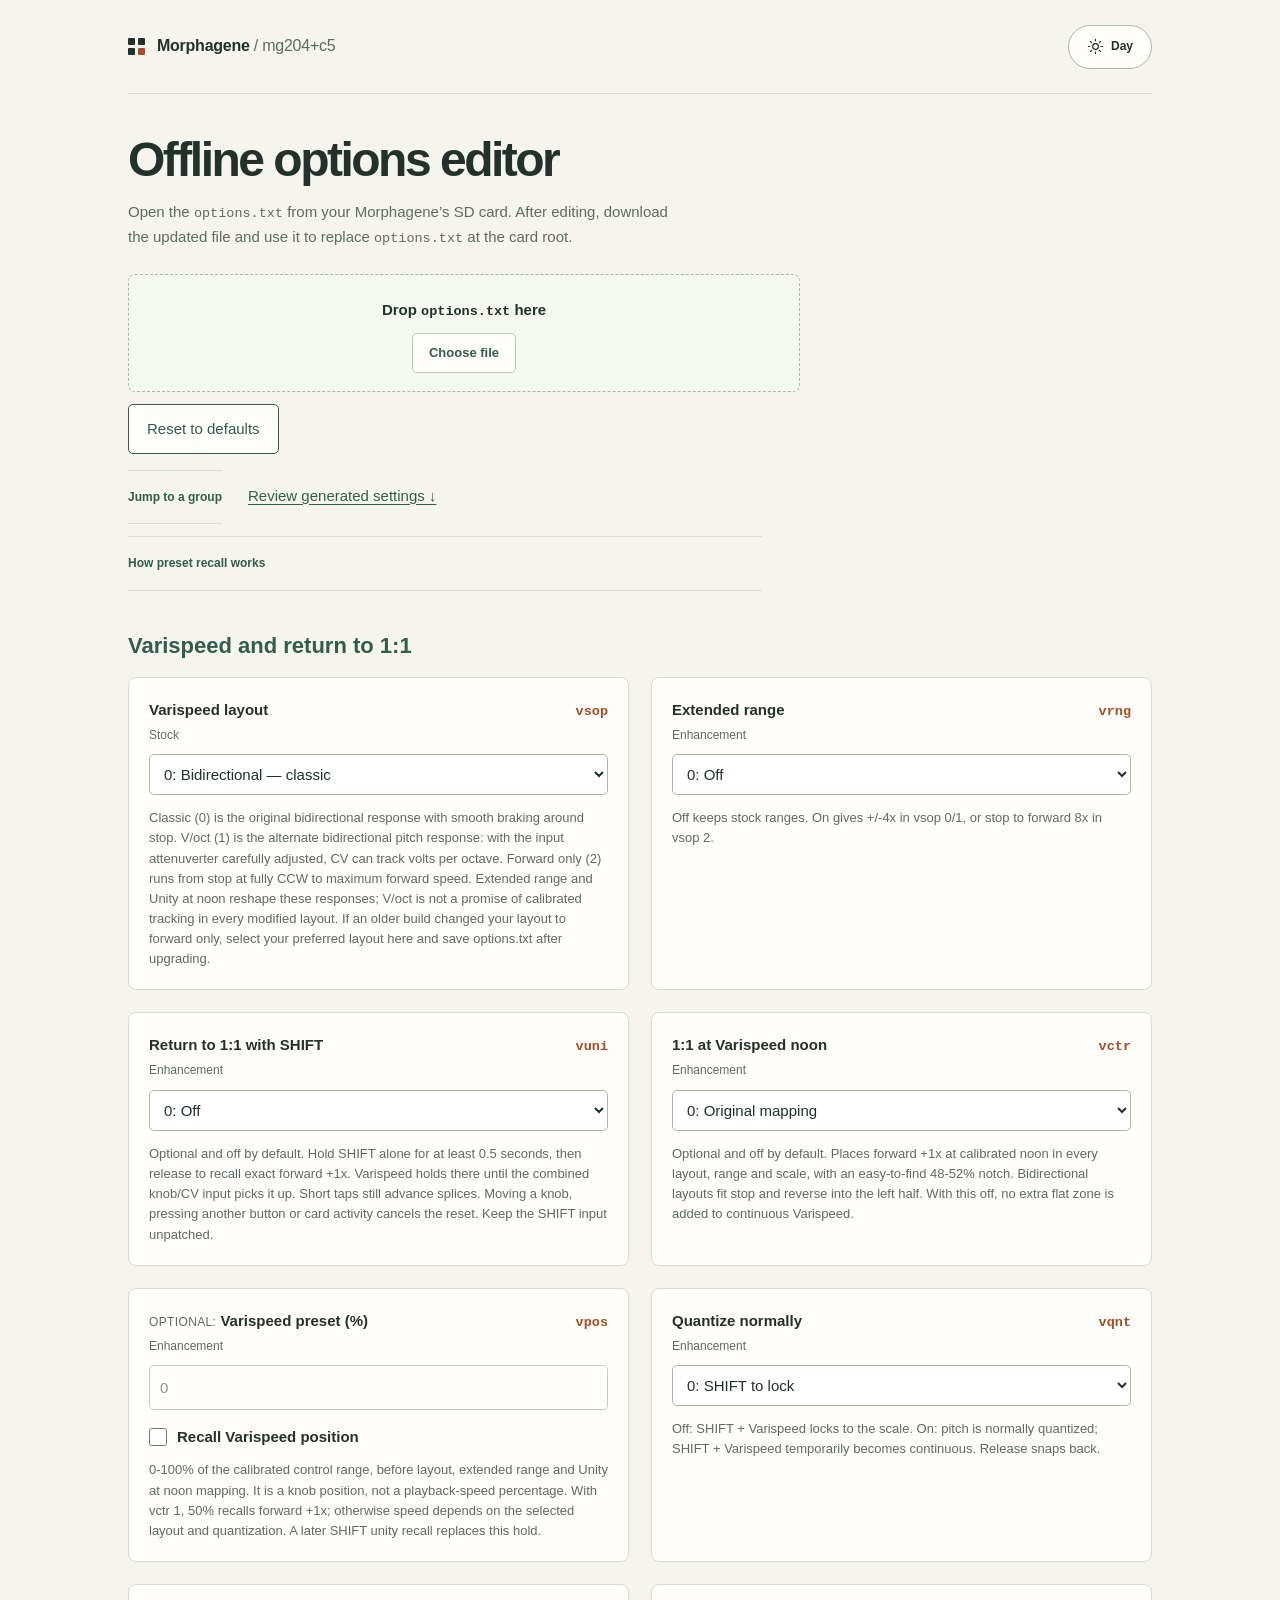
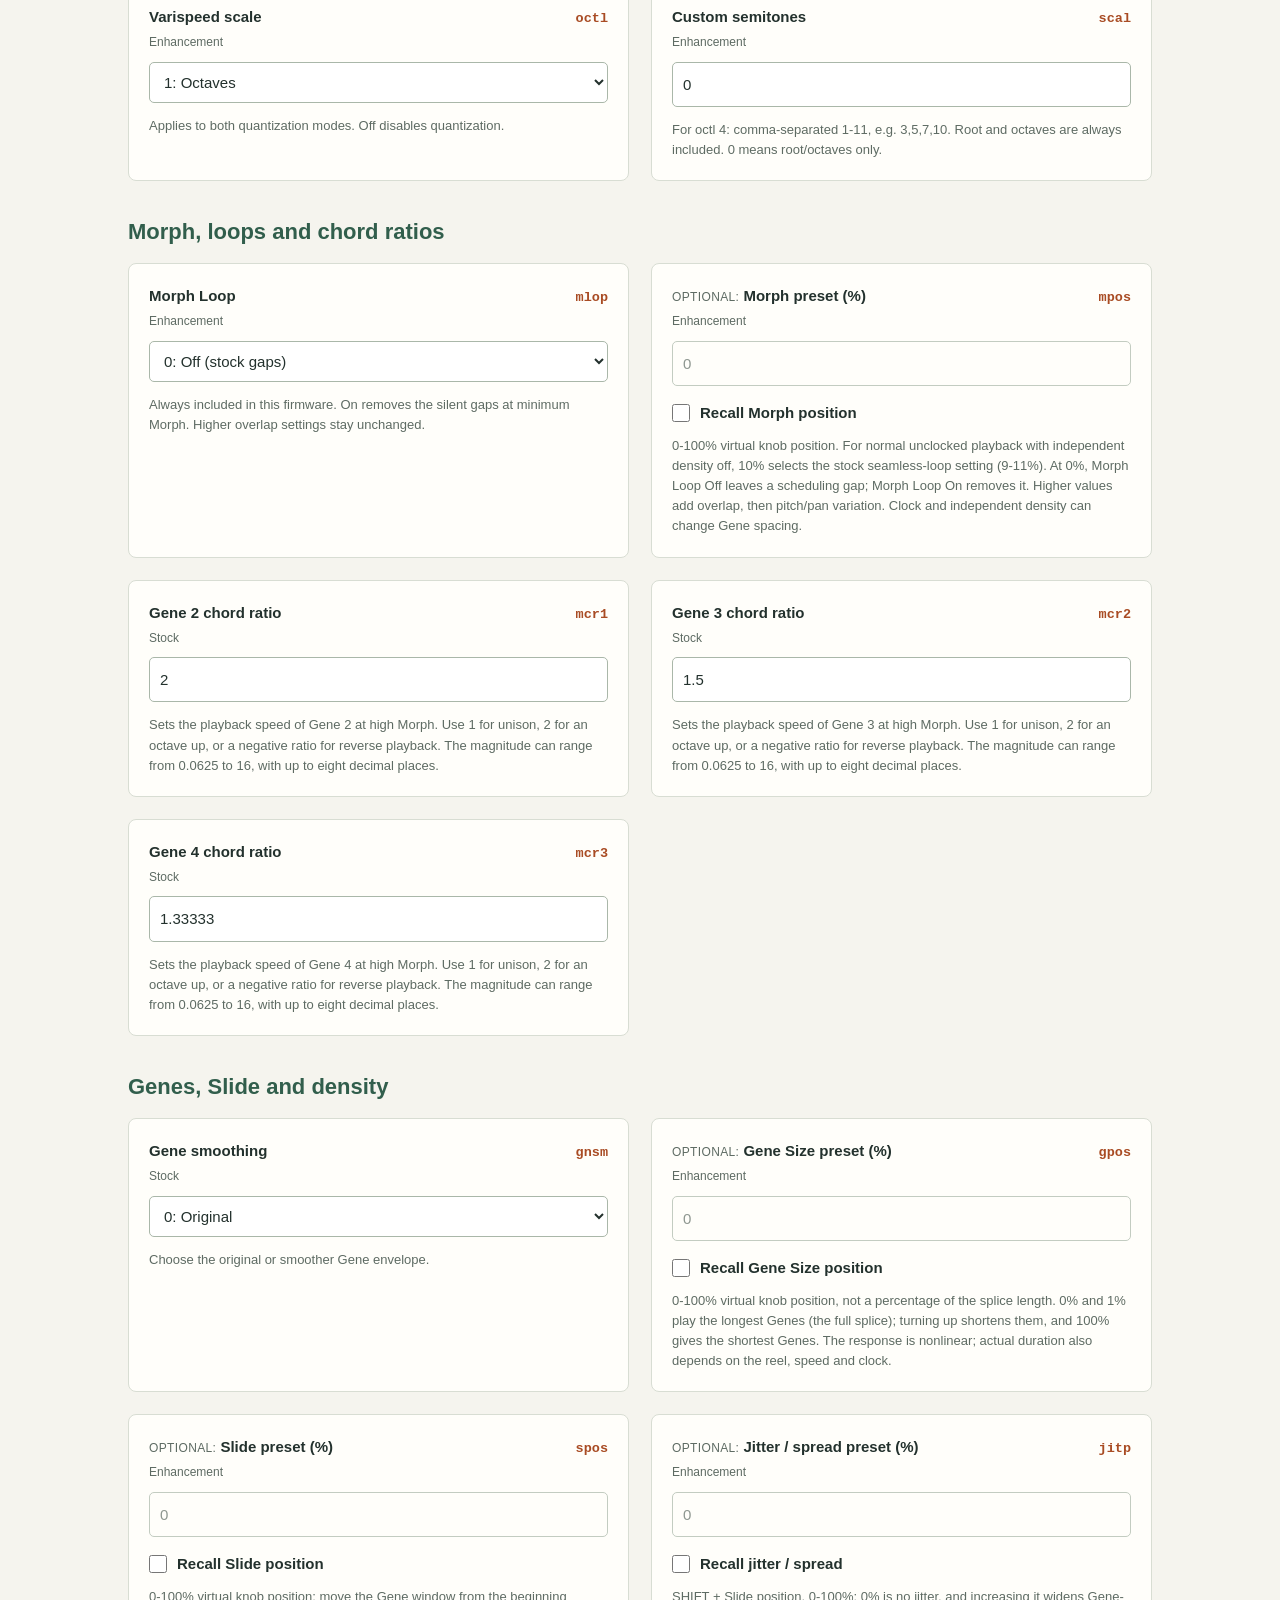
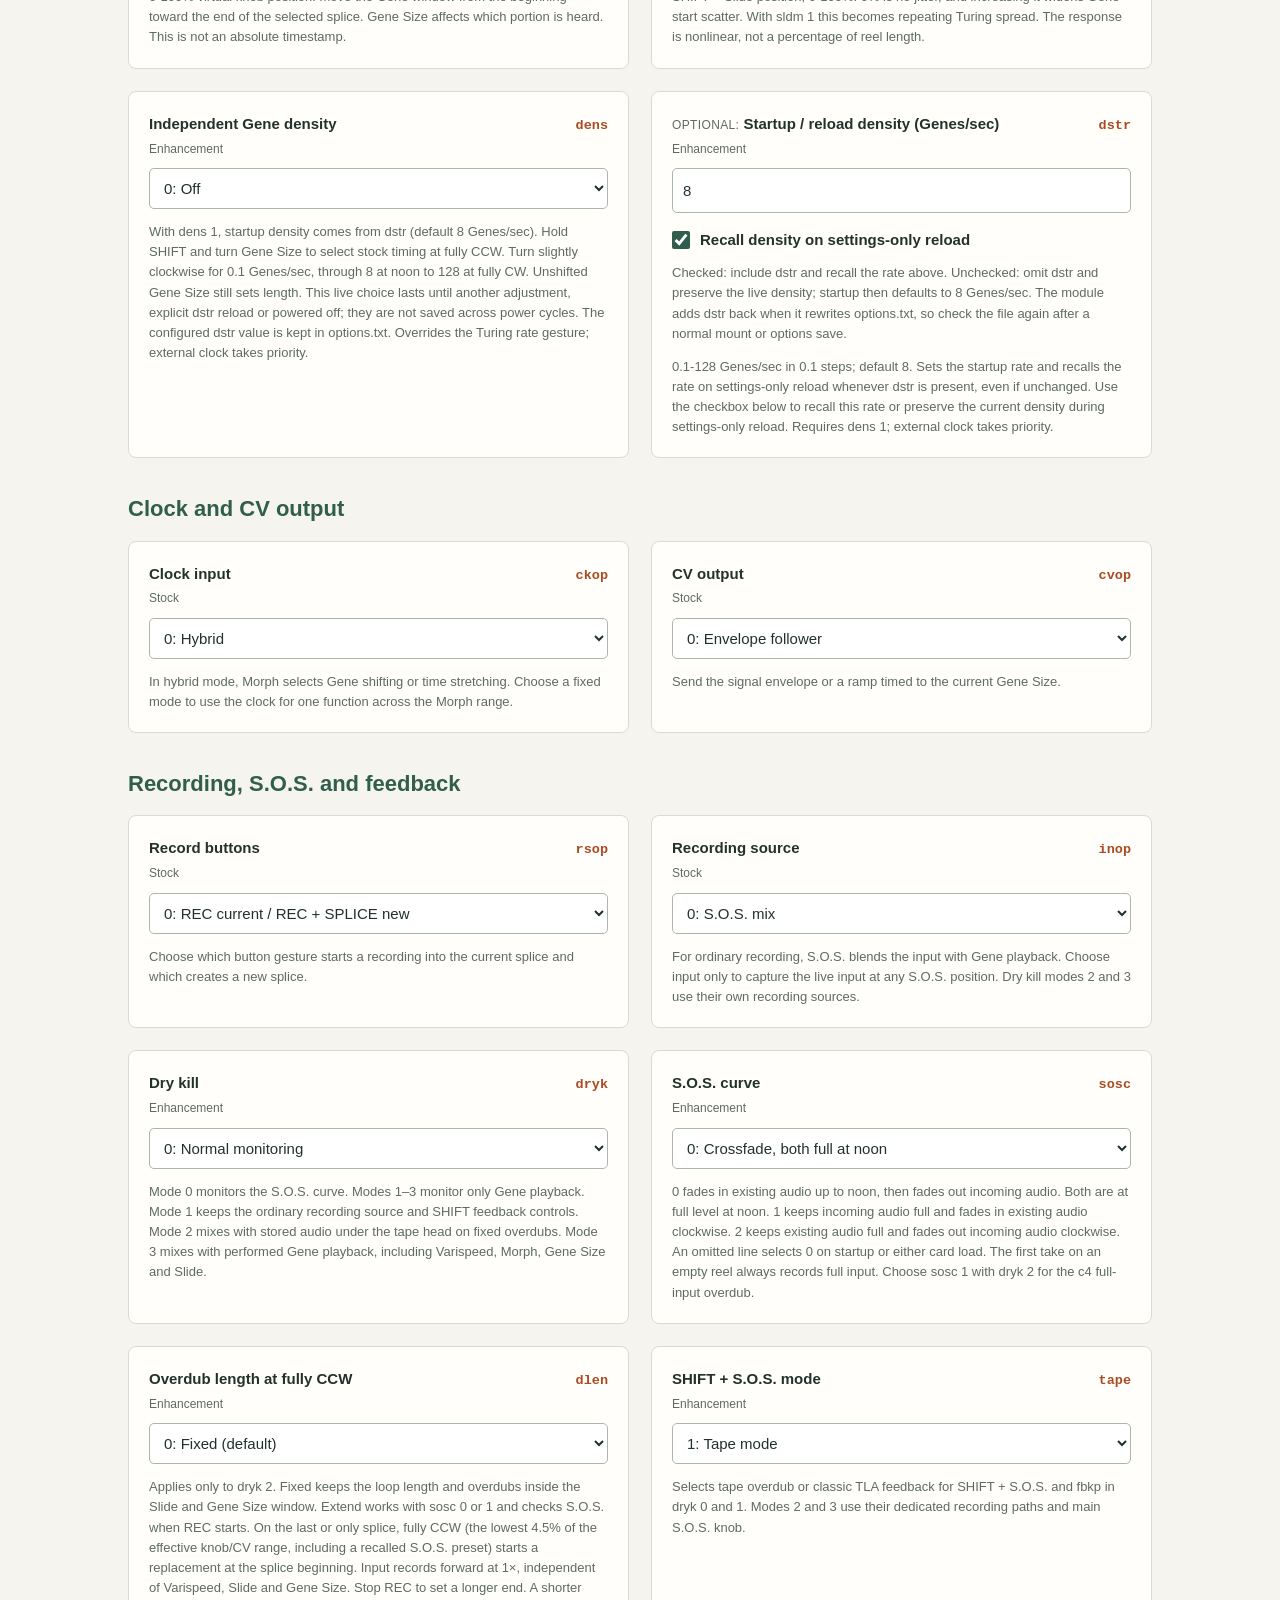
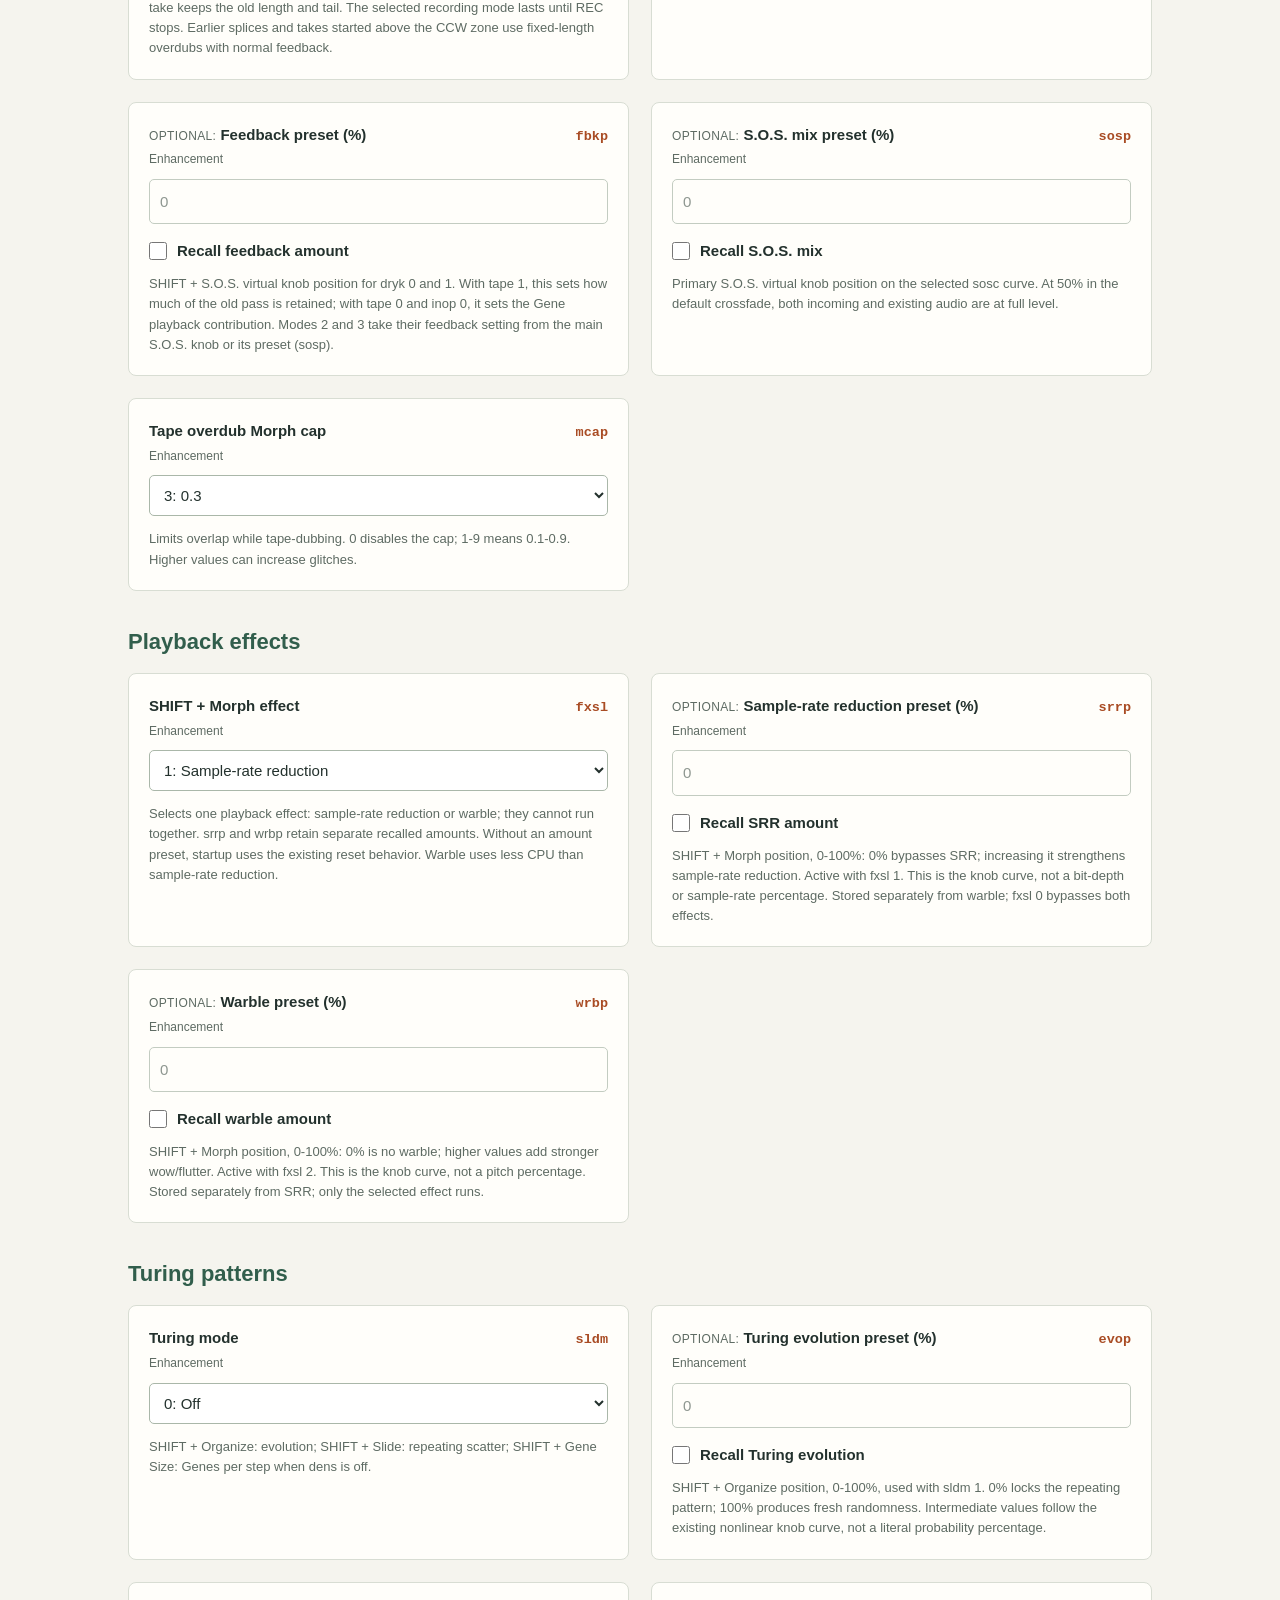
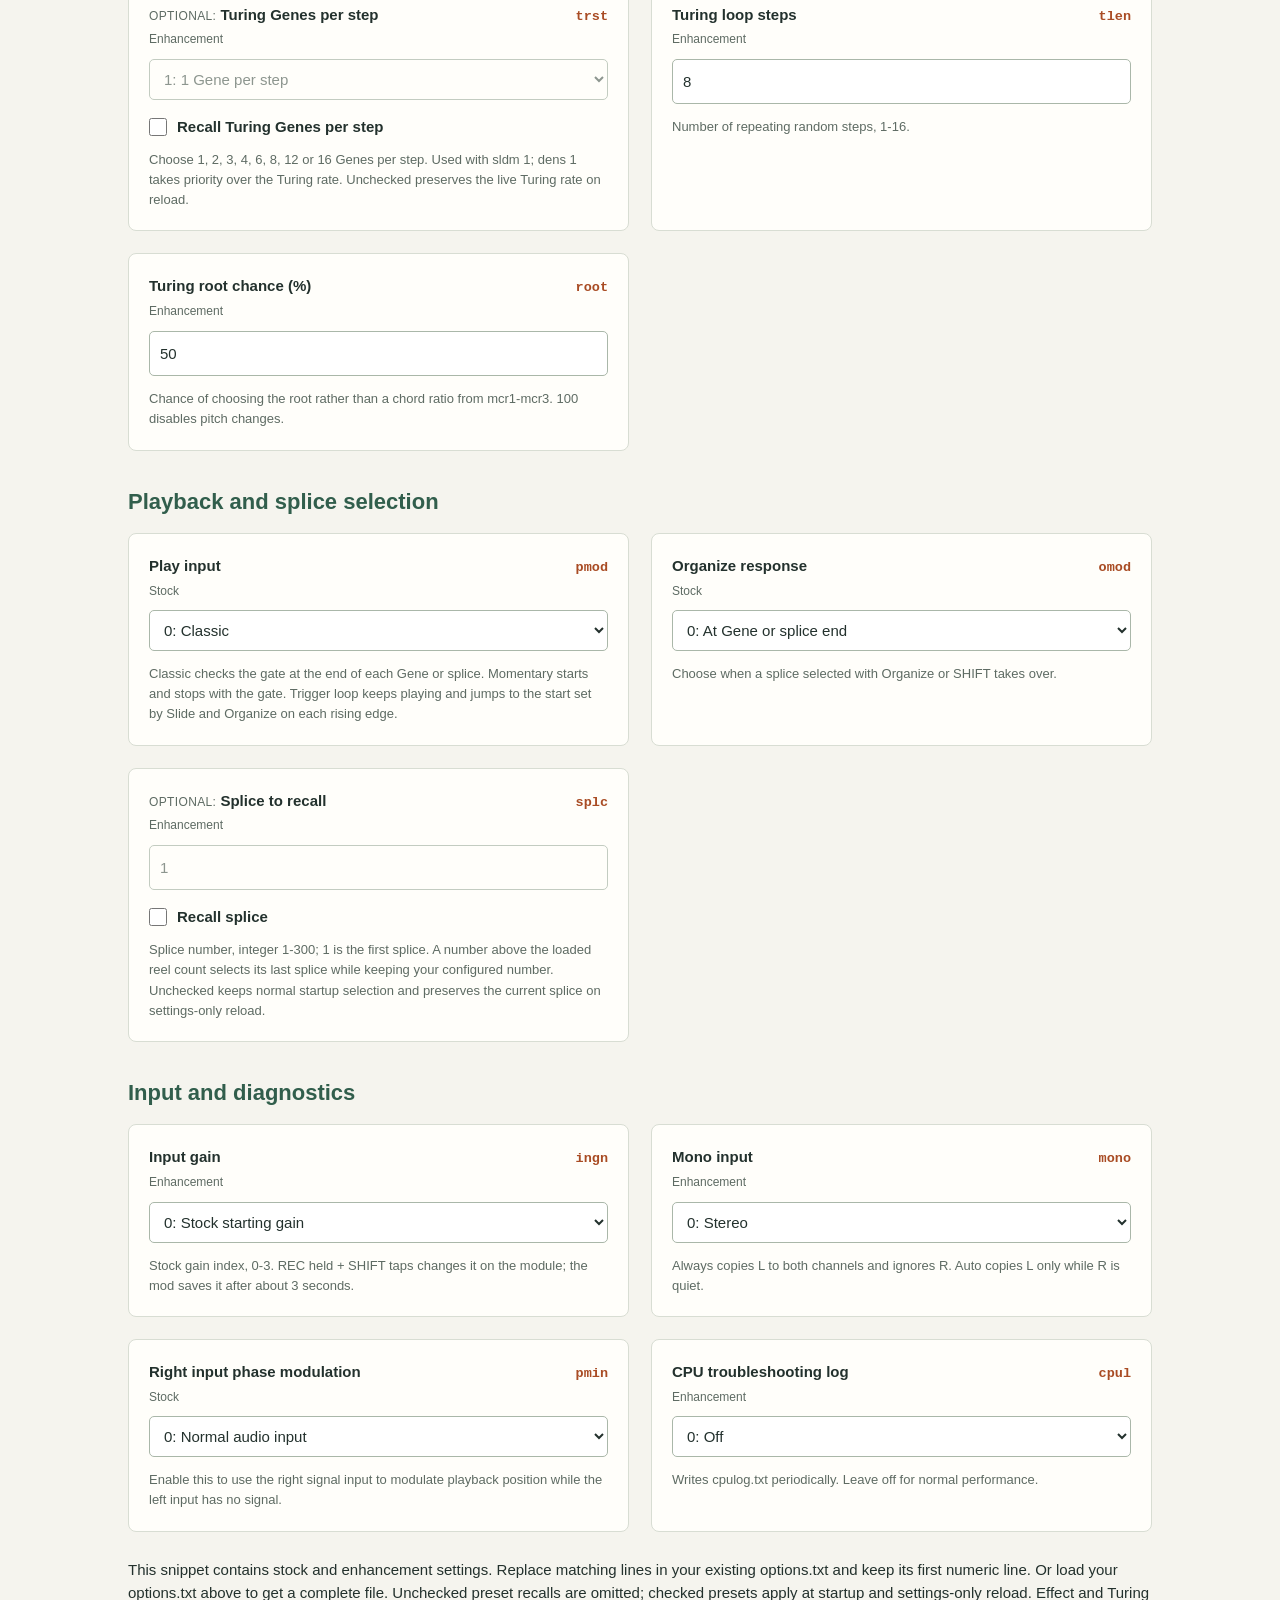
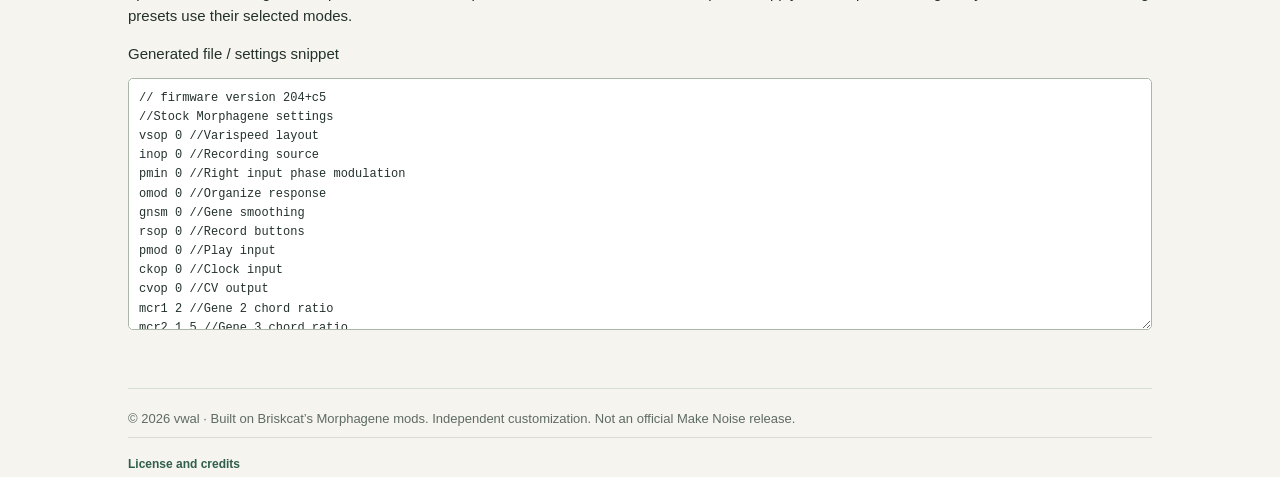
==== commit d9c84d8b: "Release mg204+c5 with performance overdubs, S.O.S. curves and stock Gene timing" ====
--- a/tools/offline_editor.html
+++ b/tools/offline_editor.html
@@ -3,8 +3,8 @@
 <head>
   <meta charset="utf-8">
   <meta name="viewport" content="width=device-width, initial-scale=1">
-  <meta http-equiv="Content-Security-Policy" content="default-src 'none'; base-uri 'none'; form-action 'none'; script-src 'sha256-ByO0Uoex1asw+jPpEctooQyMcrYwjuyFhaCUthEWu14=' 'sha256-ASVmwSD/W00rkGsw2/fdVRgsolwphQZgdGNmWbtGyi0=' 'sha256-zMuv68s7NisbEaol2Kxf3dadfvbsjeRHoKP4uVa8HAs='; style-src 'sha256-q6+BNWFXHFjLk/H0KyZ/W9unzIIklL4RN9ilAoMBSyY='">
-  <title>Morphagene options editor · mg204+c4</title>
+  <meta http-equiv="Content-Security-Policy" content="default-src 'none'; base-uri 'none'; form-action 'none'; script-src 'sha256-ByO0Uoex1asw+jPpEctooQyMcrYwjuyFhaCUthEWu14=' 'sha256-ASVmwSD/W00rkGsw2/fdVRgsolwphQZgdGNmWbtGyi0=' 'sha256-Z5MebOTi0REjmd6kIq8pGOD90rRx6V4YfFh6bLqNXMQ='; style-src 'sha256-q6+BNWFXHFjLk/H0KyZ/W9unzIIklL4RN9ilAoMBSyY='">
+  <title>Morphagene options editor · mg204+c5</title>
   <style>:root {
   color-scheme: light;
   --paper: #f5f4ee;
@@ -472,17 +472,23 @@
 'use strict';
 
 // ---------- options.txt ----------
-const VERSION_HEADER = '// firmware version 204+c4';
+const VERSION_HEADER = '// firmware version 204+c5';
 const MOD_HEADER = '//Morphagene extended mods';
 // In older builds this comment put "vsop 2" at the start of a 63-byte read.
-const LEGACY_RANGE_COMMENT = '//Varispeed range: 0 stock, 1 extended: vsop 0/1 +/-4x; vsop 2 forward stop to 8x with scale lock';
+const OBSOLETE_COMMENTS = {
+  dens: ['//Independent Gene density: 0 off, 1 on: startup rate from dstr (default 8 Genes/sec); hold SHIFT and turn Gene Size for 0.1-128 Genes/sec; knob rate remains until adjusted again, recalled by dstr reload or powered off, not saved across power cycles; overrides Turing rate; external clock takes priority', '//Independent Gene density: 0 off, 1 SHIFT+Gene Size = 0.1-128 Genes/sec (takes priority over Turing rate); startup rate from dstr; bypassed with clock'],
+  vrng: ['//Varispeed range: 0 stock, 1 extended: vsop 0/1 +/-4x; vsop 2 forward stop to 8x with scale lock'],
+  dryk: ['//0 normal, 1 wet only, 2 wet with S.O.S. feedback.'],
+  sosp: ['//S.O.S. mode 2 tape retention, mode 3 Gene level.', '//Primary S.O.S. 0-100%. In mode 2 this sets retention.',
+         '//Primary S.O.S. 0-100. In mode 2 this sets retention.']
+};
 // Extended option keys and explanatory comments for generated files.
 const KEYS = {
   mpos: '//Morph virtual knob preset: 0-100 percent. 10 selects the stock seamless loop (unclocked/dens 0); 0 gaps with mlop 0. Omit to use the panel at startup and preserve the live position on settings-only reload.',
   gpos: '//Gene Size virtual knob preset: 0-100 percent. 0 and 1 = longest/full splice; 100 = shortest, not a length percentage. Omit to use the panel at startup and preserve the live position on settings-only reload.',
   spos: '//Slide virtual knob preset: integer 0-100 percent. Omit to use the panel at startup and preserve the live position on settings-only reload.',
   vpos: '//Varispeed virtual knob preset: integer 0-100 percent before vsop/vrng/vctr mapping, not a speed ratio. vuni remains the +1x recall gesture.',
-  sosp: '//Primary S.O.S. 0-100%. In mode 2 this sets retention.',
+  sosp: '//Primary S.O.S. position for the selected sosc curve.',
   splc: '//Splice recall: integer 1-300, 1 is the first splice. Above the reel count selects its last splice; the configured number is retained. Omit to preserve selection on settings-only reload.',
   srrp: '//Sample-rate reduction virtual knob preset: integer 0-100 percent. Used with fxsl 1; retained separately from warble. SRR and warble cannot run together.',
   jitp: '//Jitter / Turing spread virtual knob preset: integer 0-100 percent for SHIFT+Slide.',
@@ -494,10 +500,11 @@
   vctr: '//Noon unity mapping: 0 original mapping, 1 +1x at calibrated noon with a 48-52 percent unity notch. The notch is enabled only with vctr 1.',
   mlop: '//Morph Loop: 0 stock gaps (default), 1 seamless loop at minimum Morph',
   dstr: '//Startup/reload Gene density: 0.1-128 Genes/sec, at most one decimal, default 8. Explicit dstr recalls on settings-only reload; omit to preserve live rate. Knob changes are temporary.',
-  dens: '//Independent Gene density: 0 off, 1 on: startup rate from dstr (default 8 Genes/sec); hold SHIFT and turn Gene Size for 0.1-128 Genes/sec; knob rate remains until adjusted again, recalled by dstr reload or powered off, not saved across power cycles; overrides Turing rate; external clock takes priority',
+  dens: '//SHIFT+Gene Size: CCW stock timing, then 0.1-128 Hz.',
   vrng: '//0 stock, 1 +/-4x bidirectional or 0-8x forward',
   vqnt: '//Varispeed quantization: 0 SHIFT+Varispeed locks, 1 quantized normally and SHIFT+Varispeed temporarily free; release snaps back; scale from octl/scal',
-  dryk: '//0 normal, 1 wet only, 2 wet with S.O.S. feedback.',
+  dryk: '//0 normal, 1 wet, 2 tape feedback, 3 Gene feedback.',
+  sosc: '//0 crossfade, 1 full input, 2 full existing.',
   dlen: '//0 fixed, 1 extend last splice at CCW in dryk 2.',
   tape: '//SHIFT+S.O.S.: 0 classic TLA feedback (input + feedback x Gene playback), 1 tape mode (Varispeed tape head in the Slide/Gene Size window)',
   octl: '//Varispeed scale: 0 off, 1 octaves, 2 octaves + fifths, 3 semitones, 4 custom scale (scal); vqnt selects gesture behavior',
@@ -522,11 +529,11 @@
 const FIELDS = [...Object.keys(STOCK_KEYS), ...Object.keys(KEYS)];
 const PRESET_KEYS = Object.freeze(['mpos', 'gpos', 'spos', 'vpos', 'sosp', 'splc', 'srrp', 'jitp', 'wrbp', 'fbkp', 'evop', 'trst']);
 const TURING_STEPS = Object.freeze([1,2,3,4,6,8,12,16]);
-const DEFAULTS = Object.freeze({mpos:'0', gpos:'0', spos:'0', vpos:'0', sosp:'0', splc:'1', srrp:'0', jitp:'0', wrbp:'0', fbkp:'0', evop:'0', trst:'1', vuni:'0', vctr:'0', dstr:'8', mlop:'0', vsop:'0', vqnt:'0', dens:'0', vrng:'0', dryk:'0', dlen:'0', tape:'1', octl:'1', scal:'0', fxsl:'1', cpul:'0',
+const DEFAULTS = Object.freeze({mpos:'0', gpos:'0', spos:'0', vpos:'0', sosp:'0', splc:'1', srrp:'0', jitp:'0', wrbp:'0', fbkp:'0', evop:'0', trst:'1', vuni:'0', vctr:'0', dstr:'8', mlop:'0', vsop:'0', vqnt:'0', dens:'0', vrng:'0', dryk:'0', sosc:'0', dlen:'0', tape:'1', octl:'1', scal:'0', fxsl:'1', cpul:'0',
   mcap:'3', sldm:'0', root:'50', tlen:'8', ingn:'0', mono:'0', gnsm:'0',
   inop:'0', pmin:'0', omod:'0', rsop:'0', pmod:'0', ckop:'0', cvop:'0',
   mcr1:'2', mcr2:'1.5', mcr3:'1.33333'});
-const LIMITS = {mpos:[0,100], gpos:[0,100], spos:[0,100], vpos:[0,100], sosp:[0,100], splc:[1,300], srrp:[0,100], jitp:[0,100], wrbp:[0,100], fbkp:[0,100], evop:[0,100], vuni:[0,1], vctr:[0,1], mlop:[0,1], vsop:[0,2], vqnt:[0,1], dens:[0,1], vrng:[0,1], dryk:[0,2], dlen:[0,1], tape:[0,1], octl:[0,4], fxsl:[0,2], cpul:[0,1],
+const LIMITS = {mpos:[0,100], gpos:[0,100], spos:[0,100], vpos:[0,100], sosp:[0,100], splc:[1,300], srrp:[0,100], jitp:[0,100], wrbp:[0,100], fbkp:[0,100], evop:[0,100], vuni:[0,1], vctr:[0,1], mlop:[0,1], vsop:[0,2], vqnt:[0,1], dens:[0,1], vrng:[0,1], dryk:[0,3], sosc:[0,2], dlen:[0,1], tape:[0,1], octl:[0,4], fxsl:[0,2], cpul:[0,1],
   mcap:[0,9], sldm:[0,1], root:[0,100], tlen:[1,16], ingn:[0,3], mono:[0,2], gnsm:[0,1],
   inop:[0,1], pmin:[0,1], omod:[0,1], rsop:[0,1], pmod:[0,2], ckop:[0,2], cvop:[0,1]};
 function optionValue(key, raw) {
@@ -535,7 +542,7 @@
     const magnitude = Math.abs(Number(token));
     return /^[+-]?\d{1,8}(?:\.\d{1,8})?$/.test(token) && magnitude >= 0.0625 && magnitude <= 16 ? token : null;
   }
-  if (key === 'dryk' || key === 'dlen') return /^\d$/.test(raw) && Number(raw) <= LIMITS[key][1] ? raw : null;
+  if (key === 'dryk' || key === 'dlen' || key === 'sosc') return /^\d$/.test(raw) && Number(raw) <= LIMITS[key][1] ? raw : null;
   if (key === 'dstr') return /^\d{1,3}(?:\.\d)?$/.test(raw) && Number(raw)>=0.1 && Number(raw)<=128 ? String(Number(raw)) : null;
   if (key === 'trst') return /^\d+$/.test(raw) && TURING_STEPS.includes(Number(raw)) ? String(Number(raw)) : null;
   if (key === 'scal') return scaleList(raw);
@@ -620,8 +627,8 @@
       if (i>0 && m && FIELDS.includes(m.key)) {
         if (!(m.key in values) || seen.has(m.key)) return [];
         seen.add(m.key);
-        const comment = m.key === 'vrng' && m.comment.trim() === LEGACY_RANGE_COMMENT
-          ? ' ' + KEYS.vrng : m.comment;
+        const comment = OBSOLETE_COMMENTS[m.key]?.includes(m.comment.trim())
+          ? ' ' + KEYS[m.key] : m.comment;
         return [m.key+' '+values[m.key]+comment];
       }
       return [line];
@@ -767,7 +774,7 @@
   <a class="skip-link" href="#options">Skip to options editor</a>
   <div class="page-shell">
     <header class="site-header">
-      <span class="brand"><span class="brand-mark" aria-hidden="true"><i></i><i></i><i></i><i></i></span><span>Morphagene <span class="brand-subtitle">/ mg204+c4</span></span></span>
+      <span class="brand"><span class="brand-mark" aria-hidden="true"><i></i><i></i><i></i><i></i></span><span>Morphagene <span class="brand-subtitle">/ mg204+c5</span></span></span>
       <button class="theme-toggle" id="theme-toggle" type="button" role="switch" aria-label="Night mode" aria-checked="false" title="Switch to night mode" hidden><svg class="theme-sun" viewBox="0 0 24 24" fill="none" stroke="currentColor" stroke-width="1.7" stroke-linecap="round" aria-hidden="true" focusable="false"><circle cx="12" cy="12" r="4"/><path d="M12 2v2m0 16v2M2 12h2m16 0h2M5 5l1.5 1.5m11 11L19 19M5 19l1.5-1.5m11-11L19 5"/></svg><svg class="theme-moon" viewBox="0 0 24 24" fill="none" stroke="currentColor" stroke-width="1.7" stroke-linecap="round" stroke-linejoin="round" aria-hidden="true" focusable="false"><path d="M20.7 13.2A8.8 8.8 0 0 1 10.8 3.3a8.8 8.8 0 1 0 9.9 9.9Z"/></svg><span id="theme-label">Day</span></button>
     </header>
     <main id="options">
@@ -805,7 +812,7 @@
         <summary>How preset recall works</summary>
         <p><strong>0% = fully counterclockwise, 50% = noon, 100% = fully clockwise.</strong> These are virtual control positions, following each control’s existing curve; they are not percentages of duration, speed or effect strength. Gene Size runs from longest on the left to shortest on the right. Varispeed uses its calibrated range.</p><p>Check a recall to apply it at startup and settings-only reload. After recall, <strong>soft pickup continues from the preset position</strong>: turn the matching control near or across that position to take over. Effects use their matching SHIFT + knob gesture. Knob and CV are summed, so CV can trigger pickup. Unchecked presets preserve their live values on reload; saves retain configured numbers rather than later knob movements.</p>
       </details>
-      <div class="options-grid"><h3 class="option-group" id="group-vsop">Varispeed and return to 1:1</h3><div class="option-field"><label class="option-header" for="opt-vsop"><span>Varispeed layout</span><code>vsop</code><small class="option-origin">Stock</small></label><select id="opt-vsop" aria-describedby="help-vsop"><option value="0" selected>0: Bidirectional — classic</option><option value="1">1: Bidirectional — V/oct</option><option value="2">2: Forward only</option></select><p id="help-vsop">Classic (0) is the original bidirectional response with smooth braking around stop. V/oct (1) is the alternate bidirectional pitch response: with the input attenuverter carefully adjusted, CV can track volts per octave. Forward only (2) runs from stop at fully CCW to maximum forward speed. Extended range and Unity at noon reshape these responses; V/oct is not a promise of calibrated tracking in every modified layout. If an older build changed your layout to forward only, select your preferred layout here and save options.txt after upgrading.</p></div><div class="option-field"><label class="option-header" for="opt-vrng"><span>Extended range</span><code>vrng</code><small class="option-origin">Enhancement</small></label><select id="opt-vrng" aria-describedby="help-vrng"><option value="0" selected>0: Off</option><option value="1">1: On</option></select><p id="help-vrng">Off keeps stock ranges. On gives +/-4x in vsop 0/1, or stop to forward 8x in vsop 2.</p></div><div class="option-field"><label class="option-header" for="opt-vuni"><span>Return to 1:1 with SHIFT</span><code>vuni</code><small class="option-origin">Enhancement</small></label><select id="opt-vuni" aria-describedby="help-vuni"><option value="0" selected>0: Off</option><option value="1">1: Hold / release recalls +1x</option></select><p id="help-vuni">Optional and off by default. Hold SHIFT alone for at least 0.5 seconds, then release to recall exact forward +1x. Varispeed holds there until the combined knob/CV input picks it up. Short taps still advance splices. Moving a knob, pressing another button or card activity cancels the reset. Keep the SHIFT input unpatched.</p></div><div class="option-field"><label class="option-header" for="opt-vctr"><span>1:1 at Varispeed noon</span><code>vctr</code><small class="option-origin">Enhancement</small></label><select id="opt-vctr" aria-describedby="help-vctr"><option value="0" selected>0: Original mapping</option><option value="1">1: +1x at noon with notch</option></select><p id="help-vctr">Optional and off by default. Places forward +1x at calibrated noon in every layout, range and scale, with an easy-to-find 48-52% notch. Bidirectional layouts fit stop and reverse into the left half. With this off, no extra flat zone is added to continuous Varispeed.</p></div><div class="option-field"><label class="option-header" for="opt-vpos"><span><span class="optional-marker">OPTIONAL:</span> Varispeed preset (%)</span><code>vpos</code><small class="option-origin">Enhancement</small></label><input id="opt-vpos" type="number" min="0" max="100" step="1" value="0" disabled aria-describedby="help-vpos"><label class="density-recall" for="recall-vpos"><input id="recall-vpos" type="checkbox" aria-describedby="help-vpos"><span>Recall Varispeed position</span></label><p id="help-vpos">0-100% of the calibrated control range, before layout, extended range and Unity at noon mapping. It is a knob position, not a playback-speed percentage. With vctr 1, 50% recalls forward +1x; otherwise speed depends on the selected layout and quantization. A later SHIFT unity recall replaces this hold.</p></div><div class="option-field"><label class="option-header" for="opt-vqnt"><span>Quantize normally</span><code>vqnt</code><small class="option-origin">Enhancement</small></label><select id="opt-vqnt" aria-describedby="help-vqnt"><option value="0" selected>0: SHIFT to lock</option><option value="1">1: Quantized normally</option></select><p id="help-vqnt">Off: SHIFT + Varispeed locks to the scale. On: pitch is normally quantized; SHIFT + Varispeed temporarily becomes continuous. Release snaps back.</p></div><div class="option-field"><label class="option-header" for="opt-octl"><span>Varispeed scale</span><code>octl</code><small class="option-origin">Enhancement</small></label><select id="opt-octl" aria-describedby="help-octl"><option value="0">0: Off</option><option value="1" selected>1: Octaves</option><option value="2">2: Octaves + fifths</option><option value="3">3: Semitones</option><option value="4">4: Custom scale</option></select><p id="help-octl">Applies to both quantization modes. Off disables quantization.</p></div><div class="option-field"><label class="option-header" for="opt-scal"><span>Custom semitones</span><code>scal</code><small class="option-origin">Enhancement</small></label><input id="opt-scal" type="text" value="0" aria-describedby="help-scal"><p id="help-scal">For octl 4: comma-separated 1-11, e.g. 3,5,7,10. Root and octaves are always included. 0 means root/octaves only.</p></div><h3 class="option-group" id="group-mlop">Morph, loops and chord ratios</h3><div class="option-field"><label class="option-header" for="opt-mlop"><span>Morph Loop</span><code>mlop</code><small class="option-origin">Enhancement</small></label><select id="opt-mlop" aria-describedby="help-mlop"><option value="0" selected>0: Off (stock gaps)</option><option value="1">1: On (seamless loop)</option></select><p id="help-mlop">Always included in this firmware. On removes the silent gaps at minimum Morph. Higher overlap settings stay unchanged.</p></div><div class="option-field"><label class="option-header" for="opt-mpos"><span><span class="optional-marker">OPTIONAL:</span> Morph preset (%)</span><code>mpos</code><small class="option-origin">Enhancement</small></label><input id="opt-mpos" type="number" min="0" max="100" step="1" value="0" disabled aria-describedby="help-mpos"><label class="density-recall" for="recall-mpos"><input id="recall-mpos" type="checkbox" aria-describedby="help-mpos"><span>Recall Morph position</span></label><p id="help-mpos">0-100% virtual knob position. For normal unclocked playback with independent density off, 10% selects the stock seamless-loop setting (9-11%). At 0%, Morph Loop Off leaves a scheduling gap; Morph Loop On removes it. Higher values add overlap, then pitch/pan variation. Clock and independent density can change Gene spacing.</p></div><div class="option-field"><label class="option-header" for="opt-mcr1"><span>Gene 2 chord ratio</span><code>mcr1</code><small class="option-origin">Stock</small></label><input id="opt-mcr1" type="text" spellcheck="false" value="2" aria-describedby="help-mcr1 error-mcr1"><p class="field-error" id="error-mcr1" role="alert" hidden>Enter a signed or unsigned decimal with magnitude 0.0625 to 16 and up to eight decimal places.</p><p id="help-mcr1">Sets the playback speed of Gene 2 at high Morph. Use 1 for unison, 2 for an octave up, or a negative ratio for reverse playback. The magnitude can range from 0.0625 to 16, with up to eight decimal places.</p></div><div class="option-field"><label class="option-header" for="opt-mcr2"><span>Gene 3 chord ratio</span><code>mcr2</code><small class="option-origin">Stock</small></label><input id="opt-mcr2" type="text" spellcheck="false" value="1.5" aria-describedby="help-mcr2 error-mcr2"><p class="field-error" id="error-mcr2" role="alert" hidden>Enter a signed or unsigned decimal with magnitude 0.0625 to 16 and up to eight decimal places.</p><p id="help-mcr2">Sets the playback speed of Gene 3 at high Morph. Use 1 for unison, 2 for an octave up, or a negative ratio for reverse playback. The magnitude can range from 0.0625 to 16, with up to eight decimal places.</p></div><div class="option-field"><label class="option-header" for="opt-mcr3"><span>Gene 4 chord ratio</span><code>mcr3</code><small class="option-origin">Stock</small></label><input id="opt-mcr3" type="text" spellcheck="false" value="1.33333" aria-describedby="help-mcr3 error-mcr3"><p class="field-error" id="error-mcr3" role="alert" hidden>Enter a signed or unsigned decimal with magnitude 0.0625 to 16 and up to eight decimal places.</p><p id="help-mcr3">Sets the playback speed of Gene 4 at high Morph. Use 1 for unison, 2 for an octave up, or a negative ratio for reverse playback. The magnitude can range from 0.0625 to 16, with up to eight decimal places.</p></div><h3 class="option-group" id="group-gnsm">Genes, Slide and density</h3><div class="option-field"><label class="option-header" for="opt-gnsm"><span>Gene smoothing</span><code>gnsm</code><small class="option-origin">Stock</small></label><select id="opt-gnsm" aria-describedby="help-gnsm"><option value="0" selected>0: Original</option><option value="1">1: Smooth</option></select><p id="help-gnsm">Choose the original or smoother Gene envelope.</p></div><div class="option-field"><label class="option-header" for="opt-gpos"><span><span class="optional-marker">OPTIONAL:</span> Gene Size preset (%)</span><code>gpos</code><small class="option-origin">Enhancement</small></label><input id="opt-gpos" type="number" min="0" max="100" step="1" value="0" disabled aria-describedby="help-gpos"><label class="density-recall" for="recall-gpos"><input id="recall-gpos" type="checkbox" aria-describedby="help-gpos"><span>Recall Gene Size position</span></label><p id="help-gpos">0-100% virtual knob position, not a percentage of the splice length. 0% and 1% play the longest Genes (the full splice); turning up shortens them, and 100% gives the shortest Genes. The response is nonlinear; actual duration also depends on the reel, speed and clock.</p></div><div class="option-field"><label class="option-header" for="opt-spos"><span><span class="optional-marker">OPTIONAL:</span> Slide preset (%)</span><code>spos</code><small class="option-origin">Enhancement</small></label><input id="opt-spos" type="number" min="0" max="100" step="1" value="0" disabled aria-describedby="help-spos"><label class="density-recall" for="recall-spos"><input id="recall-spos" type="checkbox" aria-describedby="help-spos"><span>Recall Slide position</span></label><p id="help-spos">0-100% virtual knob position: move the Gene window from the beginning toward the end of the selected splice. Gene Size affects which portion is heard. This is not an absolute timestamp.</p></div><div class="option-field"><label class="option-header" for="opt-jitp"><span><span class="optional-marker">OPTIONAL:</span> Jitter / spread preset (%)</span><code>jitp</code><small class="option-origin">Enhancement</small></label><input id="opt-jitp" type="number" min="0" max="100" step="1" value="0" disabled aria-describedby="help-jitp"><label class="density-recall" for="recall-jitp"><input id="recall-jitp" type="checkbox" aria-describedby="help-jitp"><span>Recall jitter / spread</span></label><p id="help-jitp">SHIFT + Slide position, 0-100%: 0% is no jitter, and increasing it widens Gene-start scatter. With sldm 1 this becomes repeating Turing spread. The response is nonlinear, not a percentage of reel length.</p></div><div class="option-field"><label class="option-header" for="opt-dens"><span>Independent Gene density</span><code>dens</code><small class="option-origin">Enhancement</small></label><select id="opt-dens" aria-describedby="help-dens"><option value="0" selected>0: Off</option><option value="1">1: On</option></select><p id="help-dens">With dens 1, startup density comes from dstr (default 8 Genes/sec). Hold SHIFT and turn Gene Size to adjust it from 0.1 to 128 Genes/sec. Knob changes remain until adjusted again, recalled by dstr reload or powered off; they are not saved across power cycles. The configured dstr value is kept in options.txt. Overrides the Turing rate gesture; external clock takes priority.</p></div><div class="option-field"><label class="option-header" for="opt-dstr"><span><span class="optional-marker">OPTIONAL:</span> Startup / reload density (Genes/sec)</span><code>dstr</code><small class="option-origin">Enhancement</small></label><input id="opt-dstr" type="number" min="0.1" max="128" step="0.1" value="8" aria-describedby="help-dstr"><label class="density-recall" for="recall-dstr"><input id="recall-dstr" type="checkbox" checked aria-describedby="help-recall-dstr"><span>Recall density on settings-only reload</span></label><p id="help-recall-dstr">Checked: include dstr and recall the rate above. Unchecked: omit dstr and preserve the live density; startup then defaults to 8 Genes/sec. The module adds dstr back when it rewrites options.txt, so check the file again after a normal mount or options save.</p><p id="help-dstr">0.1-128 Genes/sec in 0.1 steps; default 8. Sets the startup rate and recalls the rate on settings-only reload whenever dstr is present, even if unchanged. Use the checkbox below to recall this rate or preserve the current density during settings-only reload. Requires dens 1; external clock takes priority.</p></div><h3 class="option-group" id="group-ckop">Clock and CV output</h3><div class="option-field"><label class="option-header" for="opt-ckop"><span>Clock input</span><code>ckop</code><small class="option-origin">Stock</small></label><select id="opt-ckop" aria-describedby="help-ckop"><option value="" disabled hidden>Omitted (stock default 0)</option><option value="0" selected>0: Hybrid</option><option value="1">1: Gene shift only</option><option value="2">2: Time stretch only</option></select><p id="help-ckop">In hybrid mode, Morph selects Gene shifting or time stretching. Choose a fixed mode to use the clock for one function across the Morph range.</p></div><div class="option-field"><label class="option-header" for="opt-cvop"><span>CV output</span><code>cvop</code><small class="option-origin">Stock</small></label><select id="opt-cvop" aria-describedby="help-cvop"><option value="" disabled hidden>Omitted (stock default 0)</option><option value="0" selected>0: Envelope follower</option><option value="1">1: Gene ramp</option></select><p id="help-cvop">Send the signal envelope or a ramp timed to the current Gene Size.</p></div><h3 class="option-group" id="group-rsop">Recording, S.O.S. and feedback</h3><div class="option-field"><label class="option-header" for="opt-rsop"><span>Record buttons</span><code>rsop</code><small class="option-origin">Stock</small></label><select id="opt-rsop" aria-describedby="help-rsop"><option value="" disabled hidden>Omitted (stock default 0)</option><option value="0" selected>0: REC current / REC + SPLICE new</option><option value="1">1: REC new / REC + SPLICE current</option></select><p id="help-rsop">Choose which button gesture starts a recording into the current splice and which creates a new splice.</p></div><div class="option-field"><label class="option-header" for="opt-inop"><span>Recording source</span><code>inop</code><small class="option-origin">Stock</small></label><select id="opt-inop" aria-describedby="help-inop"><option value="" disabled hidden>Omitted (stock default 0)</option><option value="0" selected>0: S.O.S. mix</option><option value="1">1: Input only</option></select><p id="help-inop">For ordinary recording, S.O.S. blends the input with Gene playback. Choose input only to capture the live input at any S.O.S. position. Dry kill mode 2 uses its own overdub routing.</p></div><div class="option-field"><label class="option-header" for="opt-dryk"><span>Dry kill</span><code>dryk</code><small class="option-origin">Enhancement</small></label><select id="opt-dryk" aria-describedby="help-dryk"><option value="0" selected>0: Normal monitoring</option><option value="1">1: Wet only, current recording controls</option><option value="2">2: Wet only, S.O.S. controls feedback</option></select><p id="help-dryk">0 keeps the usual output mix. Modes 1 and 2 send only Gene playback to both outputs. Mode 1 keeps the current recording controls. In mode 2, S.O.S. and its CV set tape retention during overdubs. Fully CCW replaces the last pass, noon gives fading repeats, and fully CW retains the pass and adds fresh input. The first recording captures the input at normal level throughout the knob range.</p></div><div class="option-field"><label class="option-header" for="opt-dlen"><span>Overdub length at fully CCW</span><code>dlen</code><small class="option-origin">Enhancement</small></label><select id="opt-dlen" aria-describedby="help-dlen"><option value="0" selected>0: Fixed (default)</option><option value="1">1: Extend the last splice at fully CCW</option></select><p id="help-dlen">With dryk 2, Fixed keeps the loop length and overdubs inside the Slide and Gene Size window. Extend checks S.O.S. when REC starts. On the last or only splice, fully CCW (the lowest 4.5% of the effective knob/CV range, including a recalled S.O.S. preset) starts a replacement at the splice beginning. Input records forward at 1×, independent of Varispeed, Slide and Gene Size. Stop REC to set a longer end. A shorter take keeps the old length and tail. The selected recording mode lasts until REC stops. Earlier splices and takes started above the CCW zone use fixed-length overdubs with normal feedback.</p></div><div class="option-field"><label class="option-header" for="opt-tape"><span>SHIFT + S.O.S. mode</span><code>tape</code><small class="option-origin">Enhancement</small></label><select id="opt-tape" aria-describedby="help-tape"><option value="0">0: Classic TLA feedback</option><option value="1" selected>1: Tape mode</option></select><p id="help-tape">Selects the feedback mode used by SHIFT + S.O.S. and fbkp: tape overdub or classic TLA feedback. The primary S.O.S. mix is separate (sosp). In dryk 2, primary S.O.S. controls overdub feedback.</p></div><div class="option-field"><label class="option-header" for="opt-fbkp"><span><span class="optional-marker">OPTIONAL:</span> Feedback preset (%)</span><code>fbkp</code><small class="option-origin">Enhancement</small></label><input id="opt-fbkp" type="number" min="0" max="100" step="1" value="0" disabled aria-describedby="help-fbkp"><label class="density-recall" for="recall-fbkp"><input id="recall-fbkp" type="checkbox" aria-describedby="help-fbkp"><span>Recall feedback amount</span></label><p id="help-fbkp">SHIFT + S.O.S. virtual knob position, 0-100%. 0% gives no retained feedback; 100% gives maximum retention. This is the existing knob curve, not a linear gain percentage. tape selects overdub or classic TLA behavior. This control is used in dryk 0 and 1. Mode 2 uses the primary S.O.S. position instead.</p></div><div class="option-field"><label class="option-header" for="opt-sosp"><span><span class="optional-marker">OPTIONAL:</span> S.O.S. mix preset (%)</span><code>sosp</code><small class="option-origin">Enhancement</small></label><input id="opt-sosp" type="number" min="0" max="100" step="1" value="0" disabled aria-describedby="help-sosp"><label class="density-recall" for="recall-sosp"><input id="recall-sosp" type="checkbox" aria-describedby="help-sosp"><span>Recall S.O.S. mix</span></label><p id="help-sosp">Primary S.O.S. virtual knob position: 0% is incoming audio, 100% is recorded Gene playback; middle positions blend them. This is separate from SHIFT + S.O.S. feedback (fbkp). Stock inop still determines what is recorded in normal routing. With dryk 2 this preset sets the retention position. Fresh input continues to record at every setting.</p></div><div class="option-field"><label class="option-header" for="opt-mcap"><span>Tape overdub Morph cap</span><code>mcap</code><small class="option-origin">Enhancement</small></label><select id="opt-mcap" aria-describedby="help-mcap"><option value="0">0: No cap</option><option value="1">1: 0.1</option><option value="2">2: 0.2</option><option value="3" selected>3: 0.3</option><option value="4">4: 0.4</option><option value="5">5: 0.5</option><option value="6">6: 0.6</option><option value="7">7: 0.7</option><option value="8">8: 0.8</option><option value="9">9: 0.9</option></select><p id="help-mcap">Limits overlap while tape-dubbing. 0 disables the cap; 1-9 means 0.1-0.9. Higher values can increase glitches.</p></div><h3 class="option-group" id="group-fxsl">Playback effects</h3><div class="option-field"><label class="option-header" for="opt-fxsl"><span>SHIFT + Morph effect</span><code>fxsl</code><small class="option-origin">Enhancement</small></label><select id="opt-fxsl" aria-describedby="help-fxsl"><option value="0">0: Off</option><option value="1" selected>1: Sample-rate reduction</option><option value="2">2: Tape warble</option></select><p id="help-fxsl">Selects one playback effect: sample-rate reduction or warble; they cannot run together. srrp and wrbp retain separate recalled amounts. Without an amount preset, startup uses the existing reset behavior. Warble uses less CPU than sample-rate reduction.</p></div><div class="option-field"><label class="option-header" for="opt-srrp"><span><span class="optional-marker">OPTIONAL:</span> Sample-rate reduction preset (%)</span><code>srrp</code><small class="option-origin">Enhancement</small></label><input id="opt-srrp" type="number" min="0" max="100" step="1" value="0" disabled aria-describedby="help-srrp"><label class="density-recall" for="recall-srrp"><input id="recall-srrp" type="checkbox" aria-describedby="help-srrp"><span>Recall SRR amount</span></label><p id="help-srrp">SHIFT + Morph position, 0-100%: 0% bypasses SRR; increasing it strengthens sample-rate reduction. Active with fxsl 1. This is the knob curve, not a bit-depth or sample-rate percentage. Stored separately from warble; fxsl 0 bypasses both effects.</p></div><div class="option-field"><label class="option-header" for="opt-wrbp"><span><span class="optional-marker">OPTIONAL:</span> Warble preset (%)</span><code>wrbp</code><small class="option-origin">Enhancement</small></label><input id="opt-wrbp" type="number" min="0" max="100" step="1" value="0" disabled aria-describedby="help-wrbp"><label class="density-recall" for="recall-wrbp"><input id="recall-wrbp" type="checkbox" aria-describedby="help-wrbp"><span>Recall warble amount</span></label><p id="help-wrbp">SHIFT + Morph position, 0-100%: 0% is no warble; higher values add stronger wow/flutter. Active with fxsl 2. This is the knob curve, not a pitch percentage. Stored separately from SRR; only the selected effect runs.</p></div><h3 class="option-group" id="group-sldm">Turing patterns</h3><div class="option-field"><label class="option-header" for="opt-sldm"><span>Turing mode</span><code>sldm</code><small class="option-origin">Enhancement</small></label><select id="opt-sldm" aria-describedby="help-sldm"><option value="0" selected>0: Off</option><option value="1">1: On</option></select><p id="help-sldm">SHIFT + Organize: evolution; SHIFT + Slide: repeating scatter; SHIFT + Gene Size: Genes per step when dens is off.</p></div><div class="option-field"><label class="option-header" for="opt-evop"><span><span class="optional-marker">OPTIONAL:</span> Turing evolution preset (%)</span><code>evop</code><small class="option-origin">Enhancement</small></label><input id="opt-evop" type="number" min="0" max="100" step="1" value="0" disabled aria-describedby="help-evop"><label class="density-recall" for="recall-evop"><input id="recall-evop" type="checkbox" aria-describedby="help-evop"><span>Recall Turing evolution</span></label><p id="help-evop">SHIFT + Organize position, 0-100%, used with sldm 1. 0% locks the repeating pattern; 100% produces fresh randomness. Intermediate values follow the existing nonlinear knob curve, not a literal probability percentage.</p></div><div class="option-field"><label class="option-header" for="opt-trst"><span><span class="optional-marker">OPTIONAL:</span> Turing Genes per step</span><code>trst</code><small class="option-origin">Enhancement</small></label><select id="opt-trst" disabled aria-describedby="help-trst"><option value="1" selected>1: 1 Gene per step</option><option value="2">2: 2 Genes per step</option><option value="3">3: 3 Genes per step</option><option value="4">4: 4 Genes per step</option><option value="6">6: 6 Genes per step</option><option value="8">8: 8 Genes per step</option><option value="12">12: 12 Genes per step</option><option value="16">16: 16 Genes per step</option></select><label class="density-recall" for="recall-trst"><input id="recall-trst" type="checkbox" aria-describedby="help-trst"><span>Recall Turing Genes per step</span></label><p id="help-trst">Choose 1, 2, 3, 4, 6, 8, 12 or 16 Genes per step. Used with sldm 1; dens 1 takes priority over the Turing rate. Unchecked preserves the live Turing rate on reload.</p></div><div class="option-field"><label class="option-header" for="opt-tlen"><span>Turing loop steps</span><code>tlen</code><small class="option-origin">Enhancement</small></label><input id="opt-tlen" type="number" min="1" max="16" step="1" value="8" aria-describedby="help-tlen"><p id="help-tlen">Number of repeating random steps, 1-16.</p></div><div class="option-field"><label class="option-header" for="opt-root"><span>Turing root chance (%)</span><code>root</code><small class="option-origin">Enhancement</small></label><input id="opt-root" type="number" min="0" max="100" step="1" value="50" aria-describedby="help-root"><p id="help-root">Chance of choosing the root rather than a chord ratio from mcr1-mcr3. 100 disables pitch changes.</p></div><h3 class="option-group" id="group-pmod">Playback and splice selection</h3><div class="option-field"><label class="option-header" for="opt-pmod"><span>Play input</span><code>pmod</code><small class="option-origin">Stock</small></label><select id="opt-pmod" aria-describedby="help-pmod"><option value="" disabled hidden>Omitted (stock default 0)</option><option value="0" selected>0: Classic</option><option value="1">1: Momentary gate</option><option value="2">2: Trigger loop</option></select><p id="help-pmod">Classic checks the gate at the end of each Gene or splice. Momentary starts and stops with the gate. Trigger loop keeps playing and jumps to the start set by Slide and Organize on each rising edge.</p></div><div class="option-field"><label class="option-header" for="opt-omod"><span>Organize response</span><code>omod</code><small class="option-origin">Stock</small></label><select id="opt-omod" aria-describedby="help-omod"><option value="" disabled hidden>Omitted (stock default 0)</option><option value="0" selected>0: At Gene or splice end</option><option value="1">1: Immediately</option></select><p id="help-omod">Choose when a splice selected with Organize or SHIFT takes over.</p></div><div class="option-field"><label class="option-header" for="opt-splc"><span><span class="optional-marker">OPTIONAL:</span> Splice to recall</span><code>splc</code><small class="option-origin">Enhancement</small></label><input id="opt-splc" type="number" min="1" max="300" step="1" value="1" disabled aria-describedby="help-splc"><label class="density-recall" for="recall-splc"><input id="recall-splc" type="checkbox" aria-describedby="help-splc"><span>Recall splice</span></label><p id="help-splc">Splice number, integer 1-300; 1 is the first splice. A number above the loaded reel count selects its last splice while keeping your configured number. Unchecked keeps normal startup selection and preserves the current splice on settings-only reload.</p></div><h3 class="option-group" id="group-ingn">Input and diagnostics</h3><div class="option-field"><label class="option-header" for="opt-ingn"><span>Input gain</span><code>ingn</code><small class="option-origin">Enhancement</small></label><select id="opt-ingn" aria-describedby="help-ingn"><option value="0" selected>0: Stock starting gain</option><option value="1">1: Gain step 1</option><option value="2">2: Gain step 2</option><option value="3">3: Gain step 3</option></select><p id="help-ingn">Stock gain index, 0-3. REC held + SHIFT taps changes it on the module; the mod saves it after about 3 seconds.</p></div><div class="option-field"><label class="option-header" for="opt-mono"><span>Mono input</span><code>mono</code><small class="option-origin">Enhancement</small></label><select id="opt-mono" aria-describedby="help-mono"><option value="0" selected>0: Stereo</option><option value="1">1: Always copy left</option><option value="2">2: Auto while right is quiet</option></select><p id="help-mono">Always copies L to both channels and ignores R. Auto copies L only while R is quiet.</p></div><div class="option-field"><label class="option-header" for="opt-pmin"><span>Right input phase modulation</span><code>pmin</code><small class="option-origin">Stock</small></label><select id="opt-pmin" aria-describedby="help-pmin"><option value="" disabled hidden>Omitted (stock default 0)</option><option value="0" selected>0: Normal audio input</option><option value="1">1: Phase modulation</option></select><p id="help-pmin">Enable this to use the right signal input to modulate playback position while the left input has no signal.</p></div><div class="option-field"><label class="option-header" for="opt-cpul"><span>CPU troubleshooting log</span><code>cpul</code><small class="option-origin">Enhancement</small></label><select id="opt-cpul" aria-describedby="help-cpul"><option value="0" selected>0: Off</option><option value="1">1: On</option></select><p id="help-cpul">Writes cpulog.txt periodically. Leave off for normal performance.</p></div></div><p id="options-note" tabindex="-1"></p><label for="options-text">Generated file / settings snippet</label><textarea id="options-text" readonly rows="12" spellcheck="false"></textarea><div id="options-save-row" hidden><button id="options-save" class="primary-button">Download options.txt</button></div>
+      <div class="options-grid"><h3 class="option-group" id="group-vsop">Varispeed and return to 1:1</h3><div class="option-field"><label class="option-header" for="opt-vsop"><span>Varispeed layout</span><code>vsop</code><small class="option-origin">Stock</small></label><select id="opt-vsop" aria-describedby="help-vsop"><option value="0" selected>0: Bidirectional — classic</option><option value="1">1: Bidirectional — V/oct</option><option value="2">2: Forward only</option></select><p id="help-vsop">Classic (0) is the original bidirectional response with smooth braking around stop. V/oct (1) is the alternate bidirectional pitch response: with the input attenuverter carefully adjusted, CV can track volts per octave. Forward only (2) runs from stop at fully CCW to maximum forward speed. Extended range and Unity at noon reshape these responses; V/oct is not a promise of calibrated tracking in every modified layout. If an older build changed your layout to forward only, select your preferred layout here and save options.txt after upgrading.</p></div><div class="option-field"><label class="option-header" for="opt-vrng"><span>Extended range</span><code>vrng</code><small class="option-origin">Enhancement</small></label><select id="opt-vrng" aria-describedby="help-vrng"><option value="0" selected>0: Off</option><option value="1">1: On</option></select><p id="help-vrng">Off keeps stock ranges. On gives +/-4x in vsop 0/1, or stop to forward 8x in vsop 2.</p></div><div class="option-field"><label class="option-header" for="opt-vuni"><span>Return to 1:1 with SHIFT</span><code>vuni</code><small class="option-origin">Enhancement</small></label><select id="opt-vuni" aria-describedby="help-vuni"><option value="0" selected>0: Off</option><option value="1">1: Hold / release recalls +1x</option></select><p id="help-vuni">Optional and off by default. Hold SHIFT alone for at least 0.5 seconds, then release to recall exact forward +1x. Varispeed holds there until the combined knob/CV input picks it up. Short taps still advance splices. Moving a knob, pressing another button or card activity cancels the reset. Keep the SHIFT input unpatched.</p></div><div class="option-field"><label class="option-header" for="opt-vctr"><span>1:1 at Varispeed noon</span><code>vctr</code><small class="option-origin">Enhancement</small></label><select id="opt-vctr" aria-describedby="help-vctr"><option value="0" selected>0: Original mapping</option><option value="1">1: +1x at noon with notch</option></select><p id="help-vctr">Optional and off by default. Places forward +1x at calibrated noon in every layout, range and scale, with an easy-to-find 48-52% notch. Bidirectional layouts fit stop and reverse into the left half. With this off, no extra flat zone is added to continuous Varispeed.</p></div><div class="option-field"><label class="option-header" for="opt-vpos"><span><span class="optional-marker">OPTIONAL:</span> Varispeed preset (%)</span><code>vpos</code><small class="option-origin">Enhancement</small></label><input id="opt-vpos" type="number" min="0" max="100" step="1" value="0" disabled aria-describedby="help-vpos"><label class="density-recall" for="recall-vpos"><input id="recall-vpos" type="checkbox" aria-describedby="help-vpos"><span>Recall Varispeed position</span></label><p id="help-vpos">0-100% of the calibrated control range, before layout, extended range and Unity at noon mapping. It is a knob position, not a playback-speed percentage. With vctr 1, 50% recalls forward +1x; otherwise speed depends on the selected layout and quantization. A later SHIFT unity recall replaces this hold.</p></div><div class="option-field"><label class="option-header" for="opt-vqnt"><span>Quantize normally</span><code>vqnt</code><small class="option-origin">Enhancement</small></label><select id="opt-vqnt" aria-describedby="help-vqnt"><option value="0" selected>0: SHIFT to lock</option><option value="1">1: Quantized normally</option></select><p id="help-vqnt">Off: SHIFT + Varispeed locks to the scale. On: pitch is normally quantized; SHIFT + Varispeed temporarily becomes continuous. Release snaps back.</p></div><div class="option-field"><label class="option-header" for="opt-octl"><span>Varispeed scale</span><code>octl</code><small class="option-origin">Enhancement</small></label><select id="opt-octl" aria-describedby="help-octl"><option value="0">0: Off</option><option value="1" selected>1: Octaves</option><option value="2">2: Octaves + fifths</option><option value="3">3: Semitones</option><option value="4">4: Custom scale</option></select><p id="help-octl">Applies to both quantization modes. Off disables quantization.</p></div><div class="option-field"><label class="option-header" for="opt-scal"><span>Custom semitones</span><code>scal</code><small class="option-origin">Enhancement</small></label><input id="opt-scal" type="text" value="0" aria-describedby="help-scal"><p id="help-scal">For octl 4: comma-separated 1-11, e.g. 3,5,7,10. Root and octaves are always included. 0 means root/octaves only.</p></div><h3 class="option-group" id="group-mlop">Morph, loops and chord ratios</h3><div class="option-field"><label class="option-header" for="opt-mlop"><span>Morph Loop</span><code>mlop</code><small class="option-origin">Enhancement</small></label><select id="opt-mlop" aria-describedby="help-mlop"><option value="0" selected>0: Off (stock gaps)</option><option value="1">1: On (seamless loop)</option></select><p id="help-mlop">Always included in this firmware. On removes the silent gaps at minimum Morph. Higher overlap settings stay unchanged.</p></div><div class="option-field"><label class="option-header" for="opt-mpos"><span><span class="optional-marker">OPTIONAL:</span> Morph preset (%)</span><code>mpos</code><small class="option-origin">Enhancement</small></label><input id="opt-mpos" type="number" min="0" max="100" step="1" value="0" disabled aria-describedby="help-mpos"><label class="density-recall" for="recall-mpos"><input id="recall-mpos" type="checkbox" aria-describedby="help-mpos"><span>Recall Morph position</span></label><p id="help-mpos">0-100% virtual knob position. For normal unclocked playback with independent density off, 10% selects the stock seamless-loop setting (9-11%). At 0%, Morph Loop Off leaves a scheduling gap; Morph Loop On removes it. Higher values add overlap, then pitch/pan variation. Clock and independent density can change Gene spacing.</p></div><div class="option-field"><label class="option-header" for="opt-mcr1"><span>Gene 2 chord ratio</span><code>mcr1</code><small class="option-origin">Stock</small></label><input id="opt-mcr1" type="text" spellcheck="false" value="2" aria-describedby="help-mcr1 error-mcr1"><p class="field-error" id="error-mcr1" role="alert" hidden>Enter a signed or unsigned decimal with magnitude 0.0625 to 16 and up to eight decimal places.</p><p id="help-mcr1">Sets the playback speed of Gene 2 at high Morph. Use 1 for unison, 2 for an octave up, or a negative ratio for reverse playback. The magnitude can range from 0.0625 to 16, with up to eight decimal places.</p></div><div class="option-field"><label class="option-header" for="opt-mcr2"><span>Gene 3 chord ratio</span><code>mcr2</code><small class="option-origin">Stock</small></label><input id="opt-mcr2" type="text" spellcheck="false" value="1.5" aria-describedby="help-mcr2 error-mcr2"><p class="field-error" id="error-mcr2" role="alert" hidden>Enter a signed or unsigned decimal with magnitude 0.0625 to 16 and up to eight decimal places.</p><p id="help-mcr2">Sets the playback speed of Gene 3 at high Morph. Use 1 for unison, 2 for an octave up, or a negative ratio for reverse playback. The magnitude can range from 0.0625 to 16, with up to eight decimal places.</p></div><div class="option-field"><label class="option-header" for="opt-mcr3"><span>Gene 4 chord ratio</span><code>mcr3</code><small class="option-origin">Stock</small></label><input id="opt-mcr3" type="text" spellcheck="false" value="1.33333" aria-describedby="help-mcr3 error-mcr3"><p class="field-error" id="error-mcr3" role="alert" hidden>Enter a signed or unsigned decimal with magnitude 0.0625 to 16 and up to eight decimal places.</p><p id="help-mcr3">Sets the playback speed of Gene 4 at high Morph. Use 1 for unison, 2 for an octave up, or a negative ratio for reverse playback. The magnitude can range from 0.0625 to 16, with up to eight decimal places.</p></div><h3 class="option-group" id="group-gnsm">Genes, Slide and density</h3><div class="option-field"><label class="option-header" for="opt-gnsm"><span>Gene smoothing</span><code>gnsm</code><small class="option-origin">Stock</small></label><select id="opt-gnsm" aria-describedby="help-gnsm"><option value="0" selected>0: Original</option><option value="1">1: Smooth</option></select><p id="help-gnsm">Choose the original or smoother Gene envelope.</p></div><div class="option-field"><label class="option-header" for="opt-gpos"><span><span class="optional-marker">OPTIONAL:</span> Gene Size preset (%)</span><code>gpos</code><small class="option-origin">Enhancement</small></label><input id="opt-gpos" type="number" min="0" max="100" step="1" value="0" disabled aria-describedby="help-gpos"><label class="density-recall" for="recall-gpos"><input id="recall-gpos" type="checkbox" aria-describedby="help-gpos"><span>Recall Gene Size position</span></label><p id="help-gpos">0-100% virtual knob position, not a percentage of the splice length. 0% and 1% play the longest Genes (the full splice); turning up shortens them, and 100% gives the shortest Genes. The response is nonlinear; actual duration also depends on the reel, speed and clock.</p></div><div class="option-field"><label class="option-header" for="opt-spos"><span><span class="optional-marker">OPTIONAL:</span> Slide preset (%)</span><code>spos</code><small class="option-origin">Enhancement</small></label><input id="opt-spos" type="number" min="0" max="100" step="1" value="0" disabled aria-describedby="help-spos"><label class="density-recall" for="recall-spos"><input id="recall-spos" type="checkbox" aria-describedby="help-spos"><span>Recall Slide position</span></label><p id="help-spos">0-100% virtual knob position: move the Gene window from the beginning toward the end of the selected splice. Gene Size affects which portion is heard. This is not an absolute timestamp.</p></div><div class="option-field"><label class="option-header" for="opt-jitp"><span><span class="optional-marker">OPTIONAL:</span> Jitter / spread preset (%)</span><code>jitp</code><small class="option-origin">Enhancement</small></label><input id="opt-jitp" type="number" min="0" max="100" step="1" value="0" disabled aria-describedby="help-jitp"><label class="density-recall" for="recall-jitp"><input id="recall-jitp" type="checkbox" aria-describedby="help-jitp"><span>Recall jitter / spread</span></label><p id="help-jitp">SHIFT + Slide position, 0-100%: 0% is no jitter, and increasing it widens Gene-start scatter. With sldm 1 this becomes repeating Turing spread. The response is nonlinear, not a percentage of reel length.</p></div><div class="option-field"><label class="option-header" for="opt-dens"><span>Independent Gene density</span><code>dens</code><small class="option-origin">Enhancement</small></label><select id="opt-dens" aria-describedby="help-dens"><option value="0" selected>0: Off</option><option value="1">1: On</option></select><p id="help-dens">With dens 1, startup density comes from dstr (default 8 Genes/sec). Hold SHIFT and turn Gene Size to select stock timing at fully CCW. Turn slightly clockwise for 0.1 Genes/sec, through 8 at noon to 128 at fully CW. Unshifted Gene Size still sets length. This live choice lasts until another adjustment, explicit dstr reload or powered off; they are not saved across power cycles. The configured dstr value is kept in options.txt. Overrides the Turing rate gesture; external clock takes priority.</p></div><div class="option-field"><label class="option-header" for="opt-dstr"><span><span class="optional-marker">OPTIONAL:</span> Startup / reload density (Genes/sec)</span><code>dstr</code><small class="option-origin">Enhancement</small></label><input id="opt-dstr" type="number" min="0.1" max="128" step="0.1" value="8" aria-describedby="help-dstr"><label class="density-recall" for="recall-dstr"><input id="recall-dstr" type="checkbox" checked aria-describedby="help-recall-dstr"><span>Recall density on settings-only reload</span></label><p id="help-recall-dstr">Checked: include dstr and recall the rate above. Unchecked: omit dstr and preserve the live density; startup then defaults to 8 Genes/sec. The module adds dstr back when it rewrites options.txt, so check the file again after a normal mount or options save.</p><p id="help-dstr">0.1-128 Genes/sec in 0.1 steps; default 8. Sets the startup rate and recalls the rate on settings-only reload whenever dstr is present, even if unchanged. Use the checkbox below to recall this rate or preserve the current density during settings-only reload. Requires dens 1; external clock takes priority.</p></div><h3 class="option-group" id="group-ckop">Clock and CV output</h3><div class="option-field"><label class="option-header" for="opt-ckop"><span>Clock input</span><code>ckop</code><small class="option-origin">Stock</small></label><select id="opt-ckop" aria-describedby="help-ckop"><option value="" disabled hidden>Omitted (stock default 0)</option><option value="0" selected>0: Hybrid</option><option value="1">1: Gene shift only</option><option value="2">2: Time stretch only</option></select><p id="help-ckop">In hybrid mode, Morph selects Gene shifting or time stretching. Choose a fixed mode to use the clock for one function across the Morph range.</p></div><div class="option-field"><label class="option-header" for="opt-cvop"><span>CV output</span><code>cvop</code><small class="option-origin">Stock</small></label><select id="opt-cvop" aria-describedby="help-cvop"><option value="" disabled hidden>Omitted (stock default 0)</option><option value="0" selected>0: Envelope follower</option><option value="1">1: Gene ramp</option></select><p id="help-cvop">Send the signal envelope or a ramp timed to the current Gene Size.</p></div><h3 class="option-group" id="group-rsop">Recording, S.O.S. and feedback</h3><div class="option-field"><label class="option-header" for="opt-rsop"><span>Record buttons</span><code>rsop</code><small class="option-origin">Stock</small></label><select id="opt-rsop" aria-describedby="help-rsop"><option value="" disabled hidden>Omitted (stock default 0)</option><option value="0" selected>0: REC current / REC + SPLICE new</option><option value="1">1: REC new / REC + SPLICE current</option></select><p id="help-rsop">Choose which button gesture starts a recording into the current splice and which creates a new splice.</p></div><div class="option-field"><label class="option-header" for="opt-inop"><span>Recording source</span><code>inop</code><small class="option-origin">Stock</small></label><select id="opt-inop" aria-describedby="help-inop"><option value="" disabled hidden>Omitted (stock default 0)</option><option value="0" selected>0: S.O.S. mix</option><option value="1">1: Input only</option></select><p id="help-inop">For ordinary recording, S.O.S. blends the input with Gene playback. Choose input only to capture the live input at any S.O.S. position. Dry kill modes 2 and 3 use their own recording sources.</p></div><div class="option-field"><label class="option-header" for="opt-dryk"><span>Dry kill</span><code>dryk</code><small class="option-origin">Enhancement</small></label><select id="opt-dryk" aria-describedby="help-dryk"><option value="0" selected>0: Normal monitoring</option><option value="1">1: Wet only, current recording controls</option><option value="2">2: Wet only, tape feedback</option><option value="3">3: Wet only, record Gene playback with S.O.S.</option></select><p id="help-dryk">Mode 0 monitors the S.O.S. curve. Modes 1–3 monitor only Gene playback. Mode 1 keeps the ordinary recording source and SHIFT feedback controls. Mode 2 mixes with stored audio under the tape head on fixed overdubs. Mode 3 mixes with performed Gene playback, including Varispeed, Morph, Gene Size and Slide.</p></div><div class="option-field"><label class="option-header" for="opt-sosc"><span>S.O.S. curve</span><code>sosc</code><small class="option-origin">Enhancement</small></label><select id="opt-sosc" aria-describedby="help-sosc"><option value="0" selected>0: Crossfade, both full at noon</option><option value="1">1: Keep incoming audio full</option><option value="2">2: Keep existing audio full</option></select><p id="help-sosc">0 fades in existing audio up to noon, then fades out incoming audio. Both are at full level at noon. 1 keeps incoming audio full and fades in existing audio clockwise. 2 keeps existing audio full and fades out incoming audio clockwise. An omitted line selects 0 on startup or either card load. The first take on an empty reel always records full input. Choose sosc 1 with dryk 2 for the c4 full-input overdub.</p></div><div class="option-field"><label class="option-header" for="opt-dlen"><span>Overdub length at fully CCW</span><code>dlen</code><small class="option-origin">Enhancement</small></label><select id="opt-dlen" aria-describedby="help-dlen"><option value="0" selected>0: Fixed (default)</option><option value="1">1: Extend the last splice at fully CCW</option></select><p id="help-dlen">Applies only to dryk 2. Fixed keeps the loop length and overdubs inside the Slide and Gene Size window. Extend works with sosc 0 or 1 and checks S.O.S. when REC starts. On the last or only splice, fully CCW (the lowest 4.5% of the effective knob/CV range, including a recalled S.O.S. preset) starts a replacement at the splice beginning. Input records forward at 1×, independent of Varispeed, Slide and Gene Size. Stop REC to set a longer end. A shorter take keeps the old length and tail. The selected recording mode lasts until REC stops. Earlier splices and takes started above the CCW zone use fixed-length overdubs with normal feedback.</p></div><div class="option-field"><label class="option-header" for="opt-tape"><span>SHIFT + S.O.S. mode</span><code>tape</code><small class="option-origin">Enhancement</small></label><select id="opt-tape" aria-describedby="help-tape"><option value="0">0: Classic TLA feedback</option><option value="1" selected>1: Tape mode</option></select><p id="help-tape">Selects tape overdub or classic TLA feedback for SHIFT + S.O.S. and fbkp in dryk 0 and 1. Modes 2 and 3 use their dedicated recording paths and main S.O.S. knob.</p></div><div class="option-field"><label class="option-header" for="opt-fbkp"><span><span class="optional-marker">OPTIONAL:</span> Feedback preset (%)</span><code>fbkp</code><small class="option-origin">Enhancement</small></label><input id="opt-fbkp" type="number" min="0" max="100" step="1" value="0" disabled aria-describedby="help-fbkp"><label class="density-recall" for="recall-fbkp"><input id="recall-fbkp" type="checkbox" aria-describedby="help-fbkp"><span>Recall feedback amount</span></label><p id="help-fbkp">SHIFT + S.O.S. virtual knob position for dryk 0 and 1. With tape 1, this sets how much of the old pass is retained; with tape 0 and inop 0, it sets the Gene playback contribution. Modes 2 and 3 take their feedback setting from the main S.O.S. knob or its preset (sosp).</p></div><div class="option-field"><label class="option-header" for="opt-sosp"><span><span class="optional-marker">OPTIONAL:</span> S.O.S. mix preset (%)</span><code>sosp</code><small class="option-origin">Enhancement</small></label><input id="opt-sosp" type="number" min="0" max="100" step="1" value="0" disabled aria-describedby="help-sosp"><label class="density-recall" for="recall-sosp"><input id="recall-sosp" type="checkbox" aria-describedby="help-sosp"><span>Recall S.O.S. mix</span></label><p id="help-sosp">Primary S.O.S. virtual knob position on the selected sosc curve. At 50% in the default crossfade, both incoming and existing audio are at full level.</p></div><div class="option-field"><label class="option-header" for="opt-mcap"><span>Tape overdub Morph cap</span><code>mcap</code><small class="option-origin">Enhancement</small></label><select id="opt-mcap" aria-describedby="help-mcap"><option value="0">0: No cap</option><option value="1">1: 0.1</option><option value="2">2: 0.2</option><option value="3" selected>3: 0.3</option><option value="4">4: 0.4</option><option value="5">5: 0.5</option><option value="6">6: 0.6</option><option value="7">7: 0.7</option><option value="8">8: 0.8</option><option value="9">9: 0.9</option></select><p id="help-mcap">Limits overlap while tape-dubbing. 0 disables the cap; 1-9 means 0.1-0.9. Higher values can increase glitches.</p></div><h3 class="option-group" id="group-fxsl">Playback effects</h3><div class="option-field"><label class="option-header" for="opt-fxsl"><span>SHIFT + Morph effect</span><code>fxsl</code><small class="option-origin">Enhancement</small></label><select id="opt-fxsl" aria-describedby="help-fxsl"><option value="0">0: Off</option><option value="1" selected>1: Sample-rate reduction</option><option value="2">2: Tape warble</option></select><p id="help-fxsl">Selects one playback effect: sample-rate reduction or warble; they cannot run together. srrp and wrbp retain separate recalled amounts. Without an amount preset, startup uses the existing reset behavior. Warble uses less CPU than sample-rate reduction.</p></div><div class="option-field"><label class="option-header" for="opt-srrp"><span><span class="optional-marker">OPTIONAL:</span> Sample-rate reduction preset (%)</span><code>srrp</code><small class="option-origin">Enhancement</small></label><input id="opt-srrp" type="number" min="0" max="100" step="1" value="0" disabled aria-describedby="help-srrp"><label class="density-recall" for="recall-srrp"><input id="recall-srrp" type="checkbox" aria-describedby="help-srrp"><span>Recall SRR amount</span></label><p id="help-srrp">SHIFT + Morph position, 0-100%: 0% bypasses SRR; increasing it strengthens sample-rate reduction. Active with fxsl 1. This is the knob curve, not a bit-depth or sample-rate percentage. Stored separately from warble; fxsl 0 bypasses both effects.</p></div><div class="option-field"><label class="option-header" for="opt-wrbp"><span><span class="optional-marker">OPTIONAL:</span> Warble preset (%)</span><code>wrbp</code><small class="option-origin">Enhancement</small></label><input id="opt-wrbp" type="number" min="0" max="100" step="1" value="0" disabled aria-describedby="help-wrbp"><label class="density-recall" for="recall-wrbp"><input id="recall-wrbp" type="checkbox" aria-describedby="help-wrbp"><span>Recall warble amount</span></label><p id="help-wrbp">SHIFT + Morph position, 0-100%: 0% is no warble; higher values add stronger wow/flutter. Active with fxsl 2. This is the knob curve, not a pitch percentage. Stored separately from SRR; only the selected effect runs.</p></div><h3 class="option-group" id="group-sldm">Turing patterns</h3><div class="option-field"><label class="option-header" for="opt-sldm"><span>Turing mode</span><code>sldm</code><small class="option-origin">Enhancement</small></label><select id="opt-sldm" aria-describedby="help-sldm"><option value="0" selected>0: Off</option><option value="1">1: On</option></select><p id="help-sldm">SHIFT + Organize: evolution; SHIFT + Slide: repeating scatter; SHIFT + Gene Size: Genes per step when dens is off.</p></div><div class="option-field"><label class="option-header" for="opt-evop"><span><span class="optional-marker">OPTIONAL:</span> Turing evolution preset (%)</span><code>evop</code><small class="option-origin">Enhancement</small></label><input id="opt-evop" type="number" min="0" max="100" step="1" value="0" disabled aria-describedby="help-evop"><label class="density-recall" for="recall-evop"><input id="recall-evop" type="checkbox" aria-describedby="help-evop"><span>Recall Turing evolution</span></label><p id="help-evop">SHIFT + Organize position, 0-100%, used with sldm 1. 0% locks the repeating pattern; 100% produces fresh randomness. Intermediate values follow the existing nonlinear knob curve, not a literal probability percentage.</p></div><div class="option-field"><label class="option-header" for="opt-trst"><span><span class="optional-marker">OPTIONAL:</span> Turing Genes per step</span><code>trst</code><small class="option-origin">Enhancement</small></label><select id="opt-trst" disabled aria-describedby="help-trst"><option value="1" selected>1: 1 Gene per step</option><option value="2">2: 2 Genes per step</option><option value="3">3: 3 Genes per step</option><option value="4">4: 4 Genes per step</option><option value="6">6: 6 Genes per step</option><option value="8">8: 8 Genes per step</option><option value="12">12: 12 Genes per step</option><option value="16">16: 16 Genes per step</option></select><label class="density-recall" for="recall-trst"><input id="recall-trst" type="checkbox" aria-describedby="help-trst"><span>Recall Turing Genes per step</span></label><p id="help-trst">Choose 1, 2, 3, 4, 6, 8, 12 or 16 Genes per step. Used with sldm 1; dens 1 takes priority over the Turing rate. Unchecked preserves the live Turing rate on reload.</p></div><div class="option-field"><label class="option-header" for="opt-tlen"><span>Turing loop steps</span><code>tlen</code><small class="option-origin">Enhancement</small></label><input id="opt-tlen" type="number" min="1" max="16" step="1" value="8" aria-describedby="help-tlen"><p id="help-tlen">Number of repeating random steps, 1-16.</p></div><div class="option-field"><label class="option-header" for="opt-root"><span>Turing root chance (%)</span><code>root</code><small class="option-origin">Enhancement</small></label><input id="opt-root" type="number" min="0" max="100" step="1" value="50" aria-describedby="help-root"><p id="help-root">Chance of choosing the root rather than a chord ratio from mcr1-mcr3. 100 disables pitch changes.</p></div><h3 class="option-group" id="group-pmod">Playback and splice selection</h3><div class="option-field"><label class="option-header" for="opt-pmod"><span>Play input</span><code>pmod</code><small class="option-origin">Stock</small></label><select id="opt-pmod" aria-describedby="help-pmod"><option value="" disabled hidden>Omitted (stock default 0)</option><option value="0" selected>0: Classic</option><option value="1">1: Momentary gate</option><option value="2">2: Trigger loop</option></select><p id="help-pmod">Classic checks the gate at the end of each Gene or splice. Momentary starts and stops with the gate. Trigger loop keeps playing and jumps to the start set by Slide and Organize on each rising edge.</p></div><div class="option-field"><label class="option-header" for="opt-omod"><span>Organize response</span><code>omod</code><small class="option-origin">Stock</small></label><select id="opt-omod" aria-describedby="help-omod"><option value="" disabled hidden>Omitted (stock default 0)</option><option value="0" selected>0: At Gene or splice end</option><option value="1">1: Immediately</option></select><p id="help-omod">Choose when a splice selected with Organize or SHIFT takes over.</p></div><div class="option-field"><label class="option-header" for="opt-splc"><span><span class="optional-marker">OPTIONAL:</span> Splice to recall</span><code>splc</code><small class="option-origin">Enhancement</small></label><input id="opt-splc" type="number" min="1" max="300" step="1" value="1" disabled aria-describedby="help-splc"><label class="density-recall" for="recall-splc"><input id="recall-splc" type="checkbox" aria-describedby="help-splc"><span>Recall splice</span></label><p id="help-splc">Splice number, integer 1-300; 1 is the first splice. A number above the loaded reel count selects its last splice while keeping your configured number. Unchecked keeps normal startup selection and preserves the current splice on settings-only reload.</p></div><h3 class="option-group" id="group-ingn">Input and diagnostics</h3><div class="option-field"><label class="option-header" for="opt-ingn"><span>Input gain</span><code>ingn</code><small class="option-origin">Enhancement</small></label><select id="opt-ingn" aria-describedby="help-ingn"><option value="0" selected>0: Stock starting gain</option><option value="1">1: Gain step 1</option><option value="2">2: Gain step 2</option><option value="3">3: Gain step 3</option></select><p id="help-ingn">Stock gain index, 0-3. REC held + SHIFT taps changes it on the module; the mod saves it after about 3 seconds.</p></div><div class="option-field"><label class="option-header" for="opt-mono"><span>Mono input</span><code>mono</code><small class="option-origin">Enhancement</small></label><select id="opt-mono" aria-describedby="help-mono"><option value="0" selected>0: Stereo</option><option value="1">1: Always copy left</option><option value="2">2: Auto while right is quiet</option></select><p id="help-mono">Always copies L to both channels and ignores R. Auto copies L only while R is quiet.</p></div><div class="option-field"><label class="option-header" for="opt-pmin"><span>Right input phase modulation</span><code>pmin</code><small class="option-origin">Stock</small></label><select id="opt-pmin" aria-describedby="help-pmin"><option value="" disabled hidden>Omitted (stock default 0)</option><option value="0" selected>0: Normal audio input</option><option value="1">1: Phase modulation</option></select><p id="help-pmin">Enable this to use the right signal input to modulate playback position while the left input has no signal.</p></div><div class="option-field"><label class="option-header" for="opt-cpul"><span>CPU troubleshooting log</span><code>cpul</code><small class="option-origin">Enhancement</small></label><select id="opt-cpul" aria-describedby="help-cpul"><option value="0" selected>0: Off</option><option value="1">1: On</option></select><p id="help-cpul">Writes cpulog.txt periodically. Leave off for normal performance.</p></div></div><p id="options-note" tabindex="-1"></p><label for="options-text">Generated file / settings snippet</label><textarea id="options-text" readonly rows="12" spellcheck="false"></textarea><div id="options-save-row" hidden><button id="options-save" class="primary-button">Download options.txt</button></div>
     </main>
     <footer>
       <p>© 2026 vwal · Built on Briskcat’s Morphagene mods. Independent customization. Not an official Make Noise release.</p>
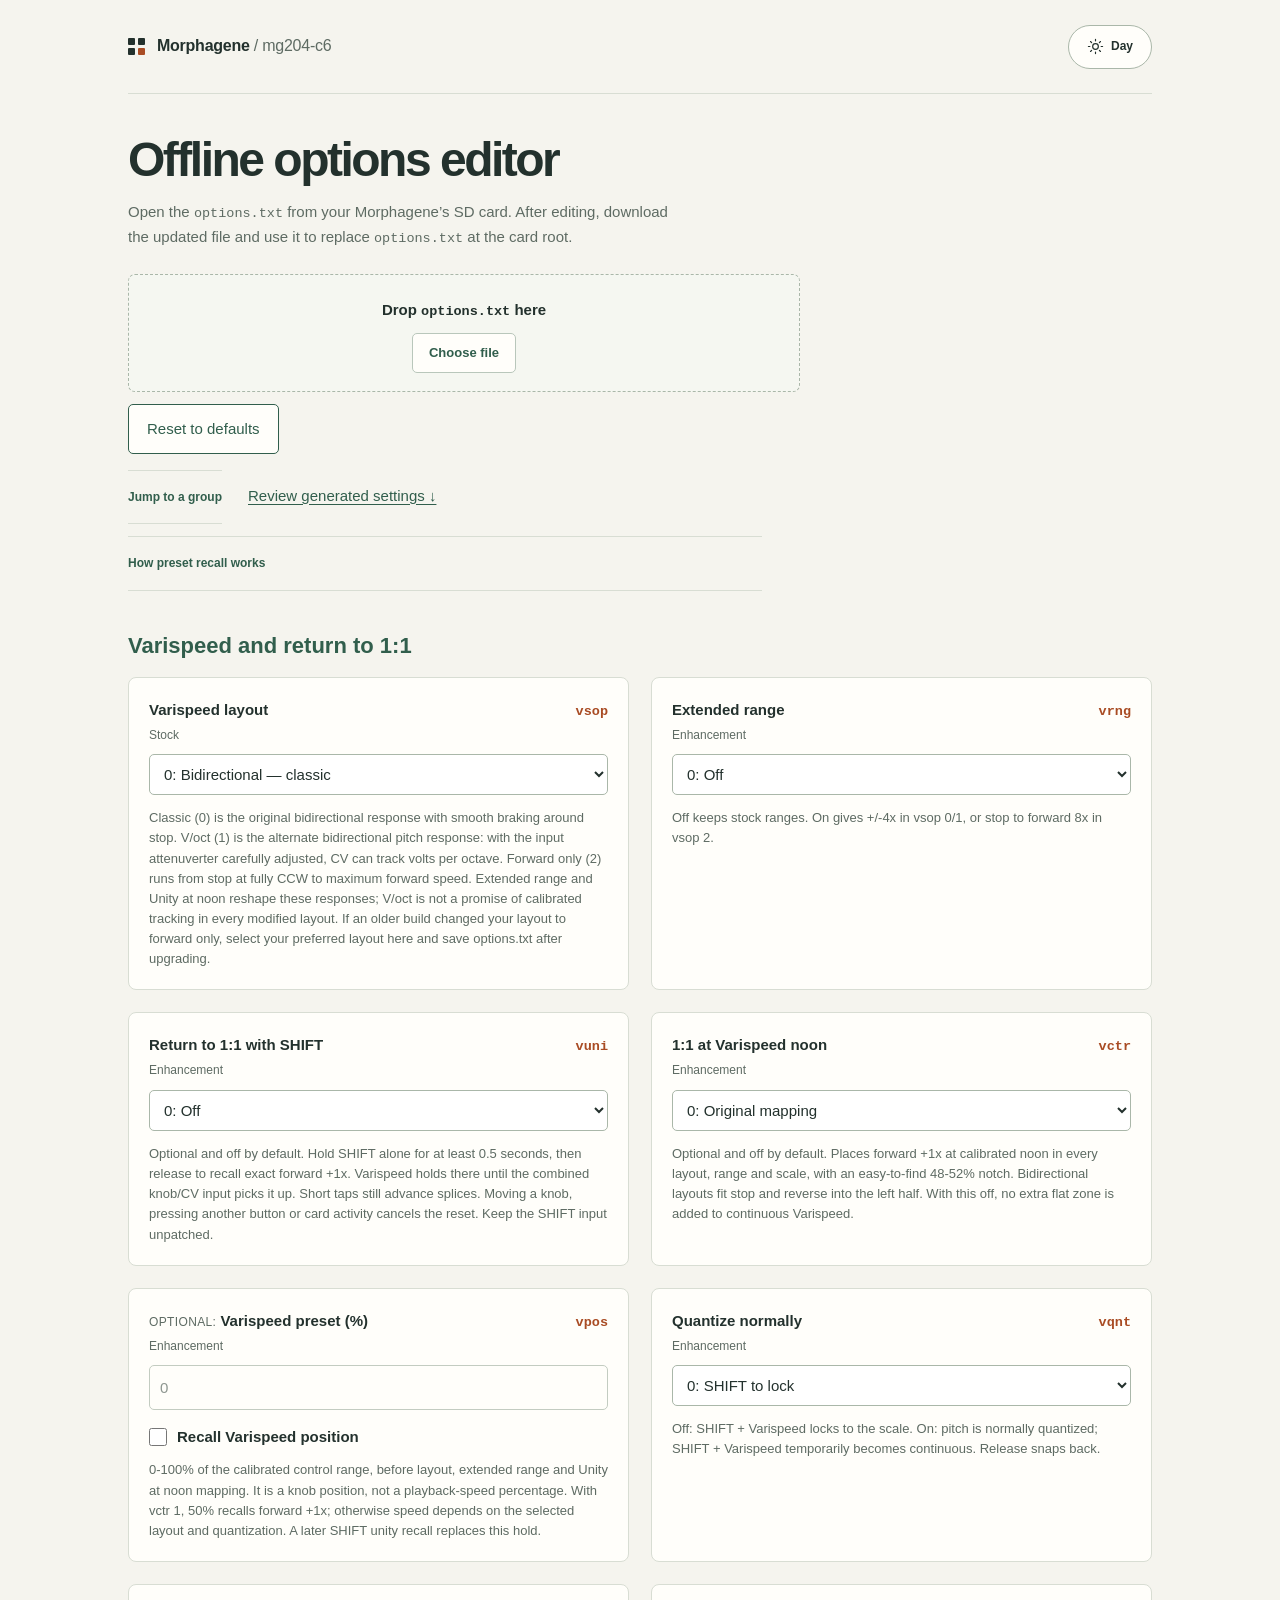
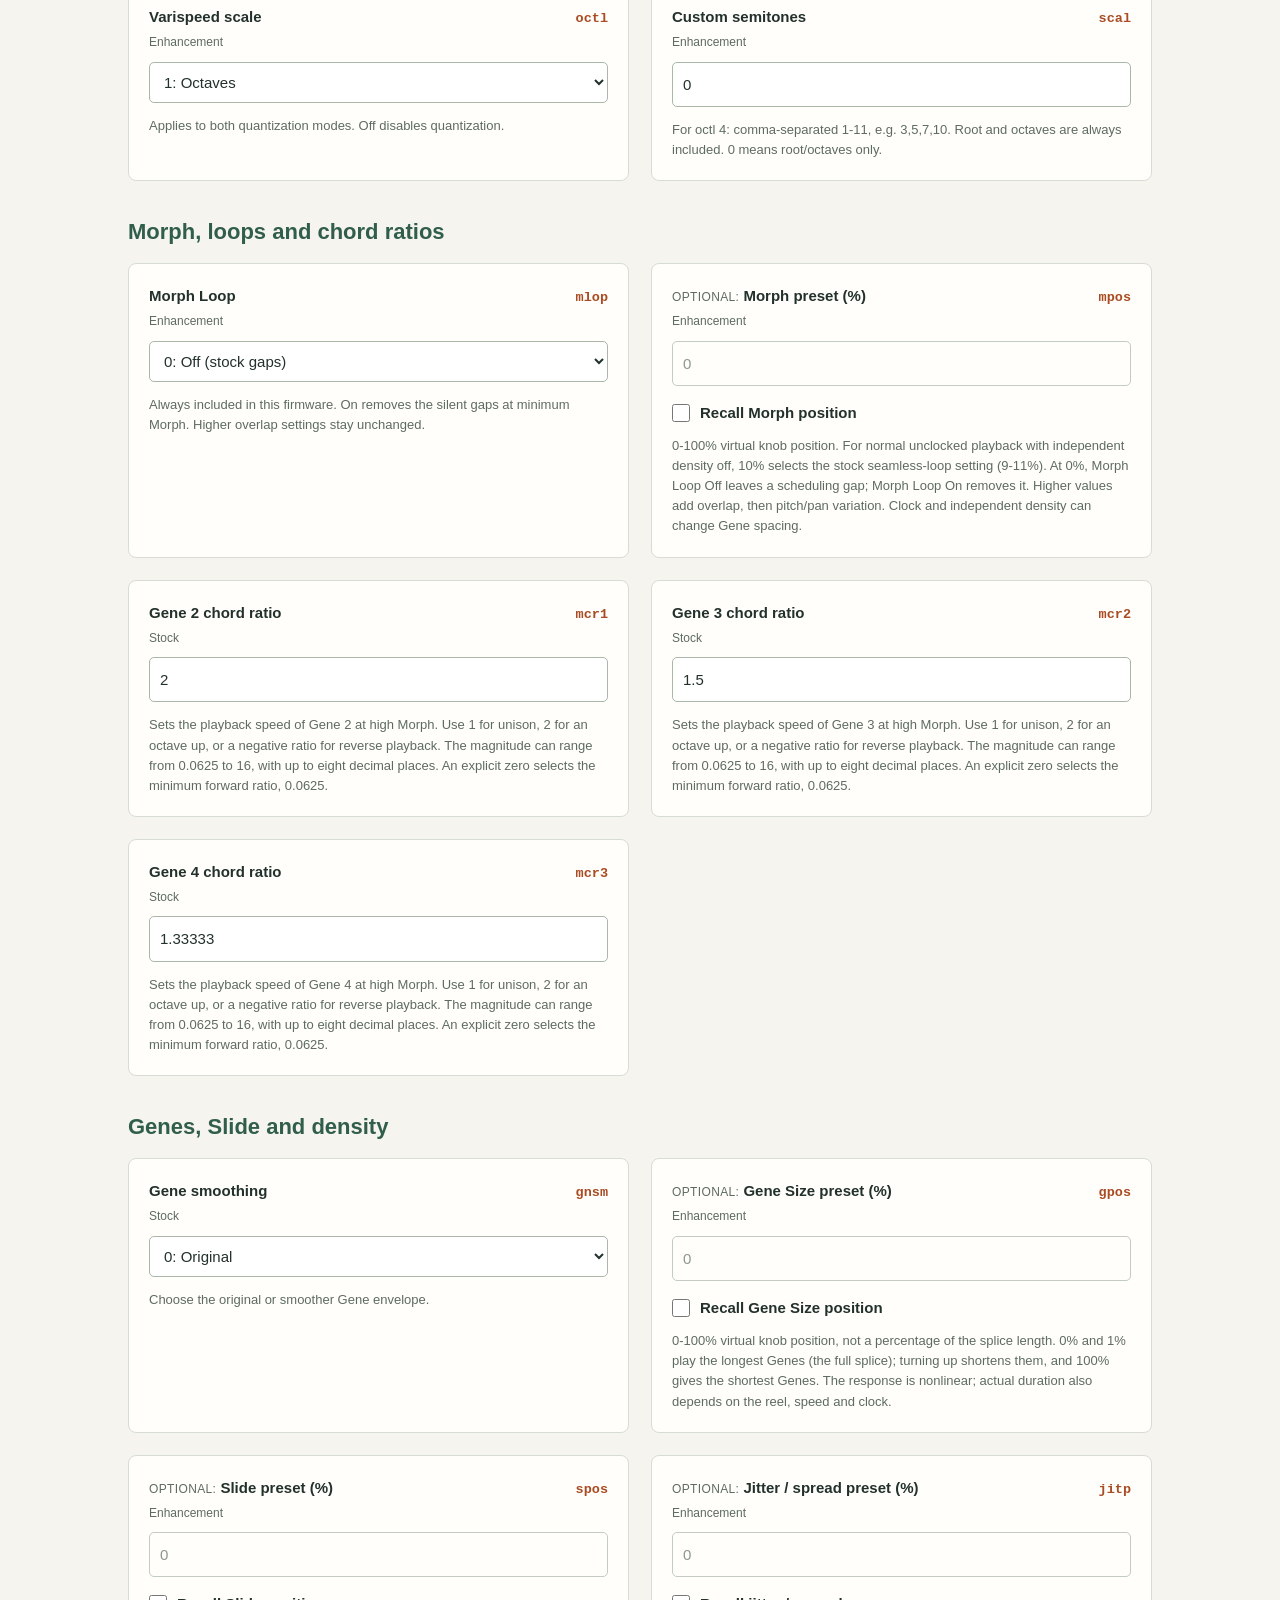
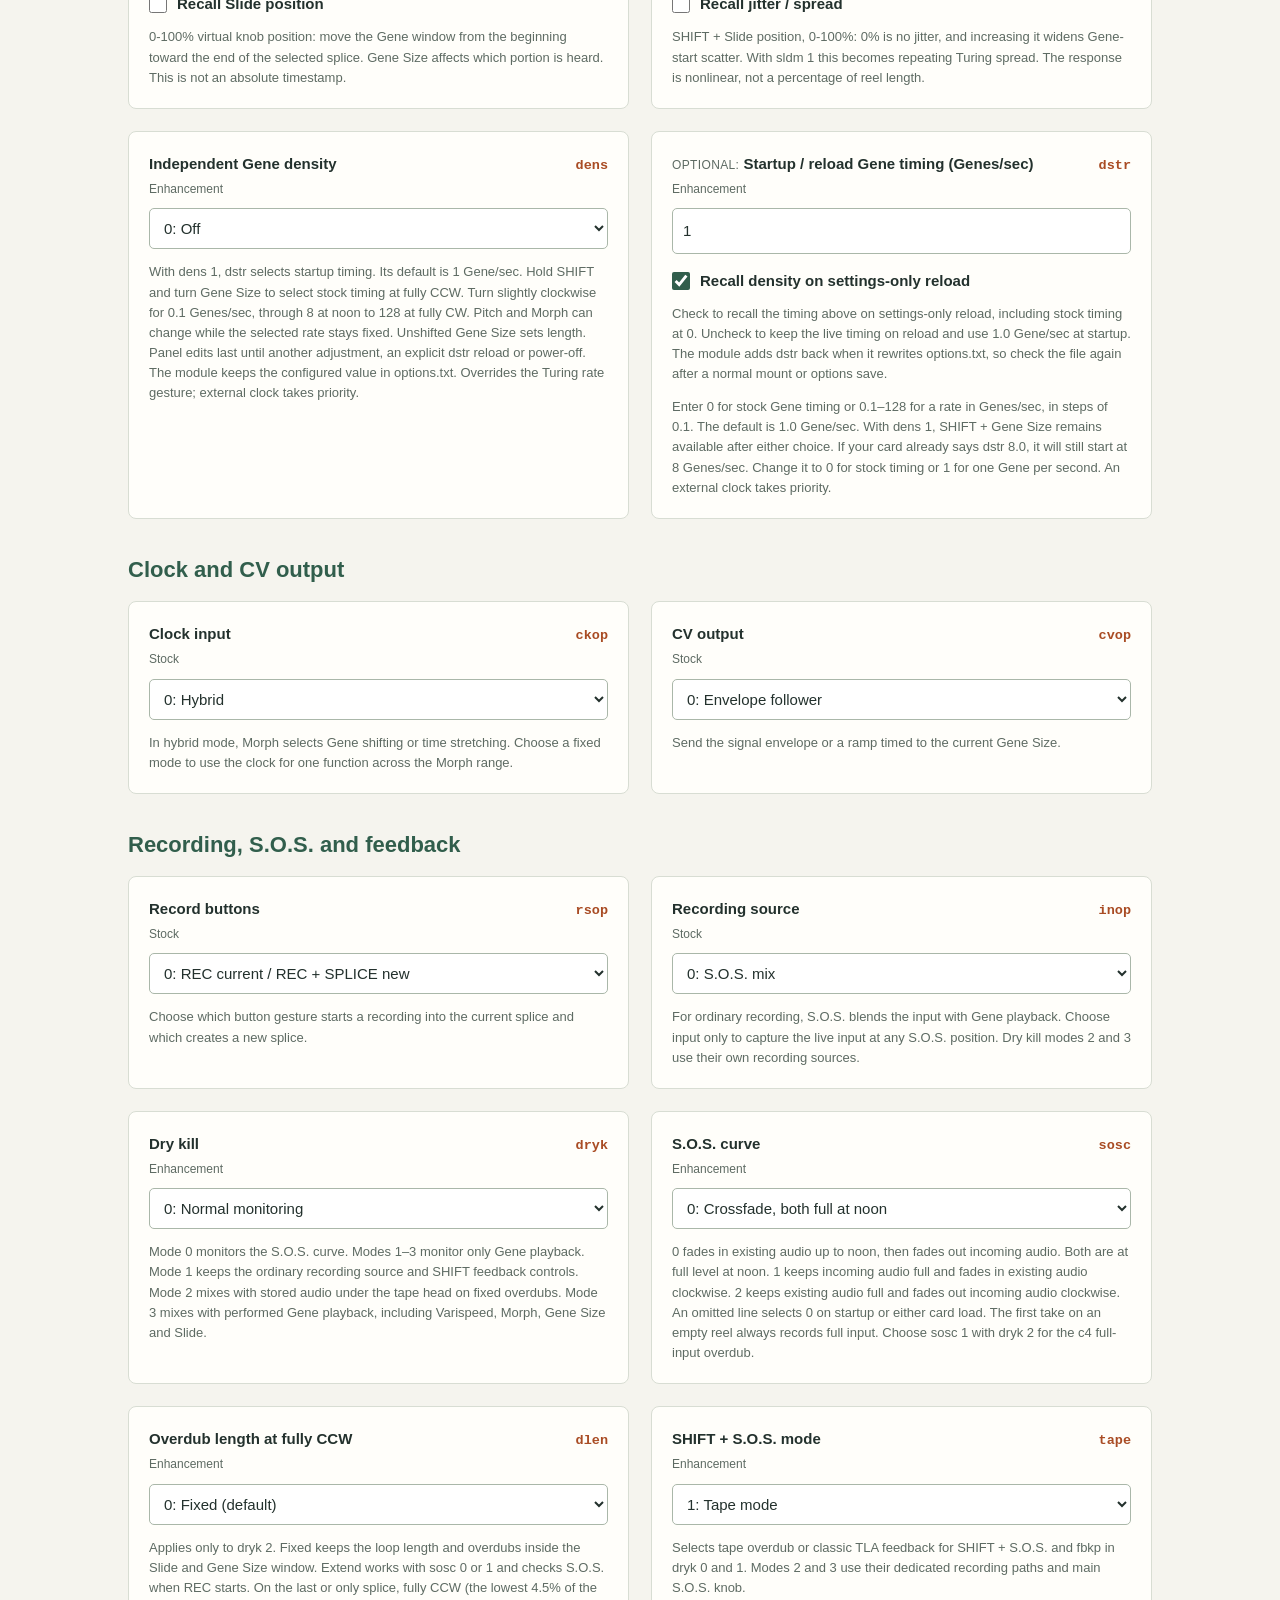
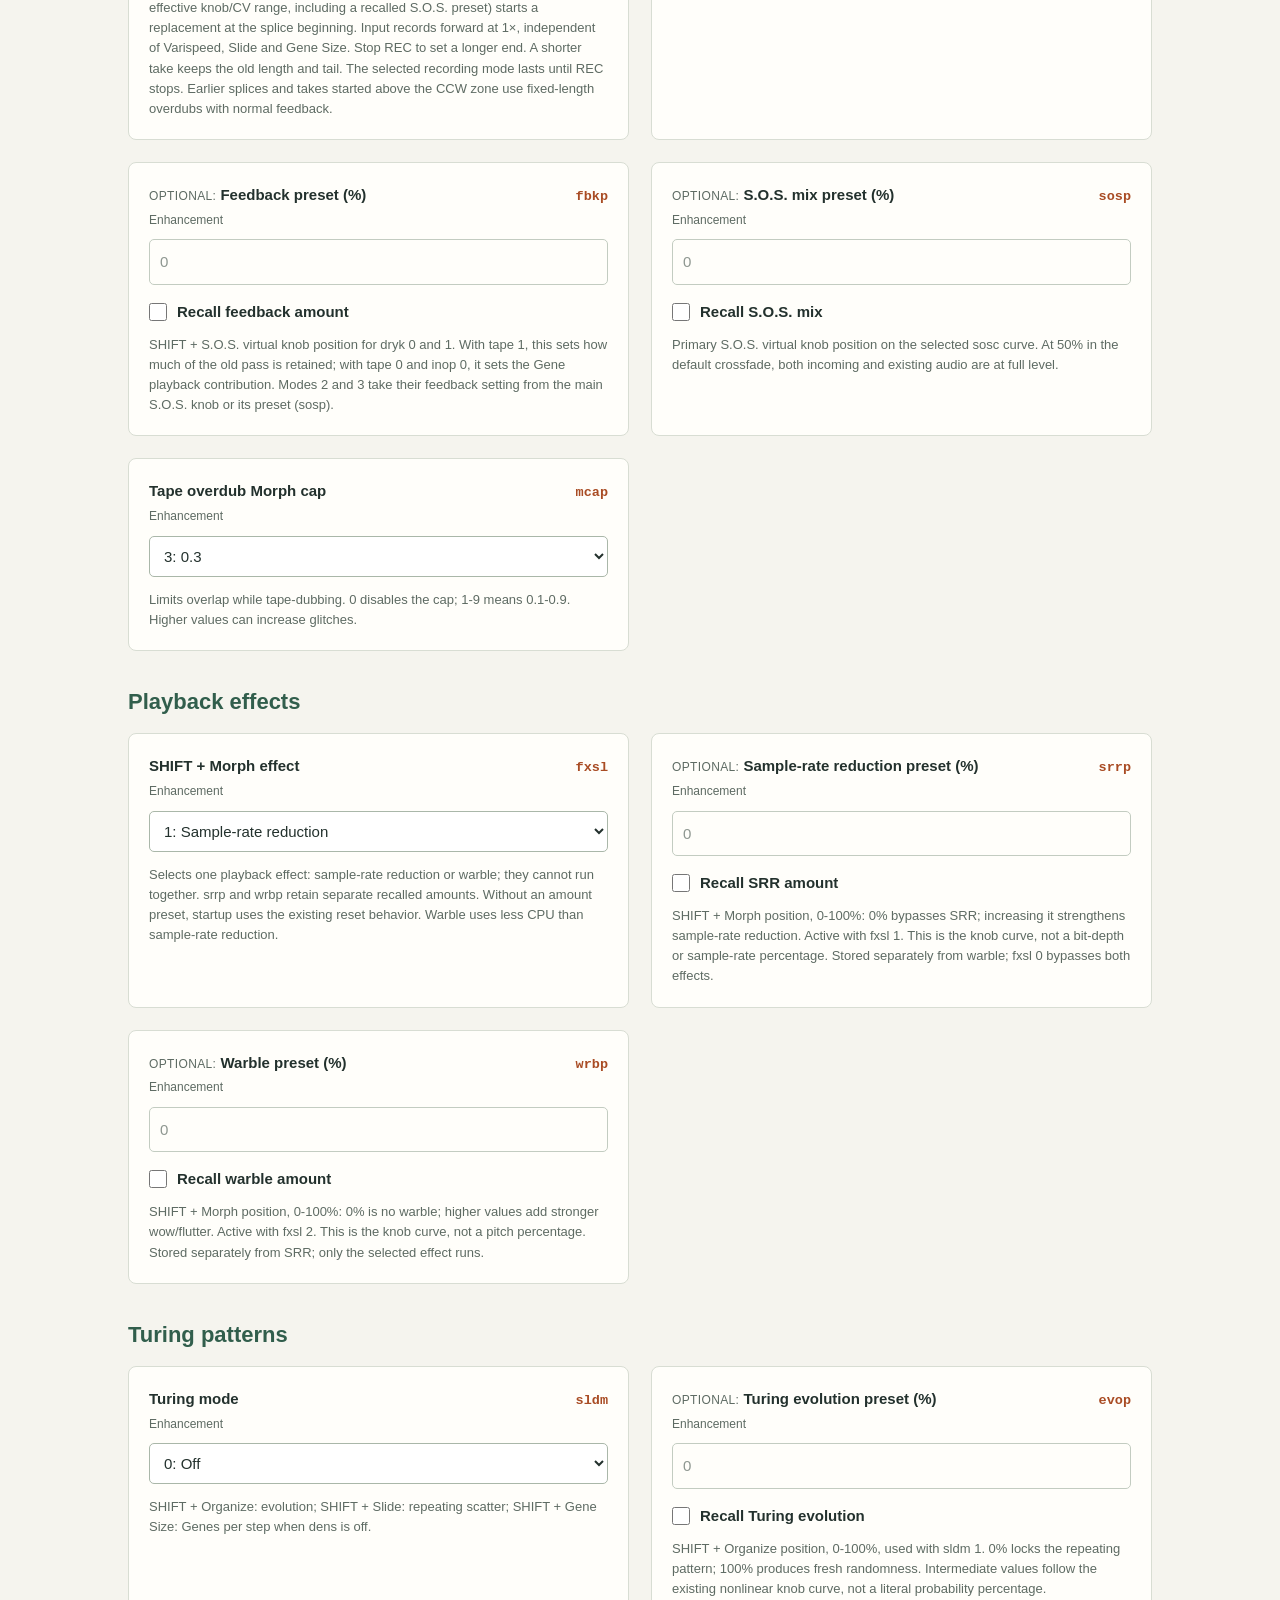
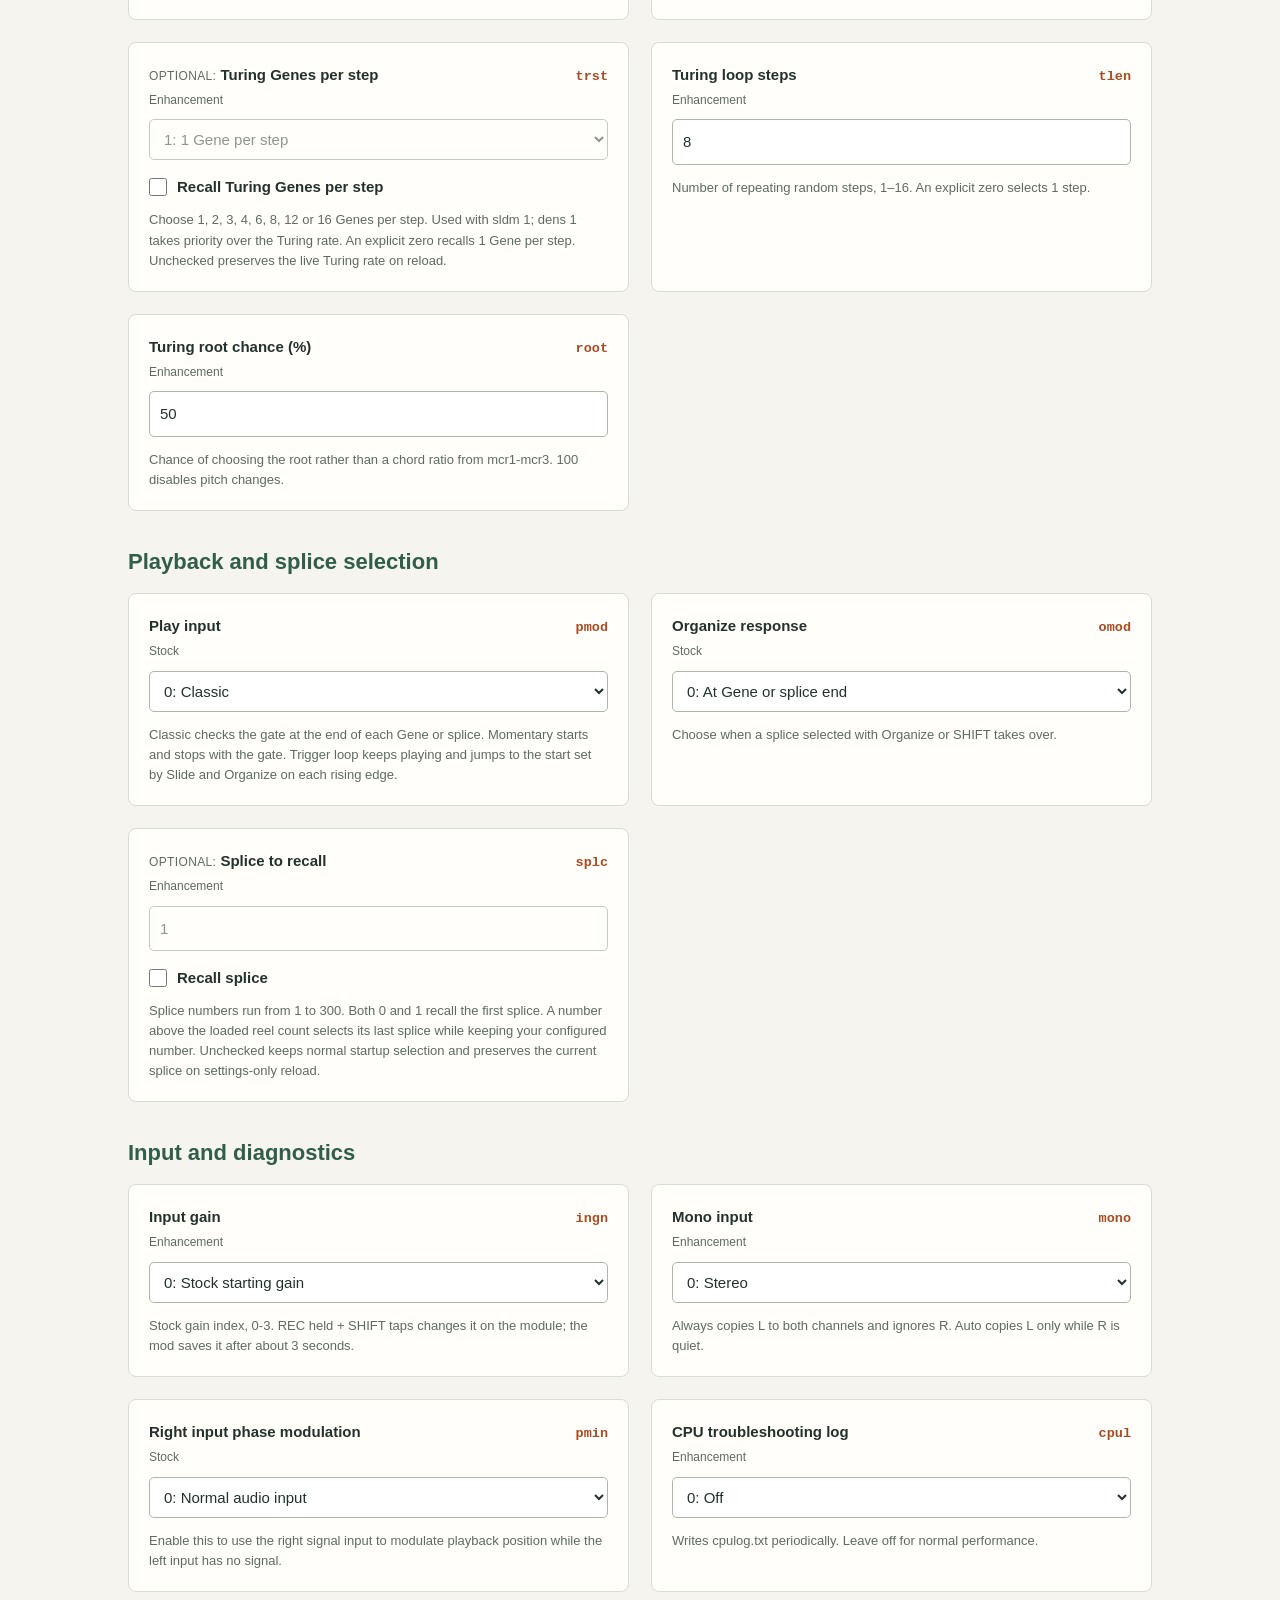
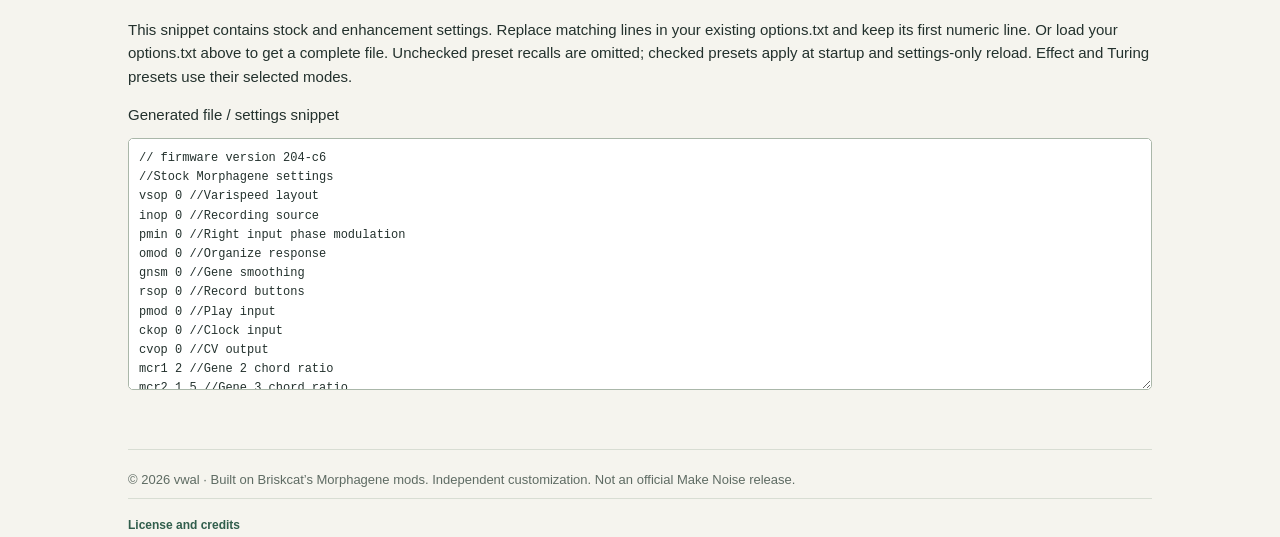
==== commit e012628f: "Release mg204-c6 with stock Gene timing recall and consistent zero settings" ====
--- a/tools/offline_editor.html
+++ b/tools/offline_editor.html
@@ -3,8 +3,8 @@
 <head>
   <meta charset="utf-8">
   <meta name="viewport" content="width=device-width, initial-scale=1">
-  <meta http-equiv="Content-Security-Policy" content="default-src 'none'; base-uri 'none'; form-action 'none'; script-src 'sha256-ByO0Uoex1asw+jPpEctooQyMcrYwjuyFhaCUthEWu14=' 'sha256-ASVmwSD/W00rkGsw2/fdVRgsolwphQZgdGNmWbtGyi0=' 'sha256-Z5MebOTi0REjmd6kIq8pGOD90rRx6V4YfFh6bLqNXMQ='; style-src 'sha256-q6+BNWFXHFjLk/H0KyZ/W9unzIIklL4RN9ilAoMBSyY='">
-  <title>Morphagene options editor · mg204+c5</title>
+  <meta http-equiv="Content-Security-Policy" content="default-src 'none'; base-uri 'none'; form-action 'none'; script-src 'sha256-ByO0Uoex1asw+jPpEctooQyMcrYwjuyFhaCUthEWu14=' 'sha256-ASVmwSD/W00rkGsw2/fdVRgsolwphQZgdGNmWbtGyi0=' 'sha256-UmVWcV6k4kW8ZdvKphGiCChoWe4cOo6foUKKkQ21hNE='; style-src 'sha256-q6+BNWFXHFjLk/H0KyZ/W9unzIIklL4RN9ilAoMBSyY='">
+  <title>Morphagene options editor · mg204-c6</title>
   <style>:root {
   color-scheme: light;
   --paper: #f5f4ee;
@@ -472,11 +472,13 @@
 'use strict';
 
 // ---------- options.txt ----------
-const VERSION_HEADER = '// firmware version 204+c5';
+const VERSION_HEADER = '// firmware version 204-c6';
 const MOD_HEADER = '//Morphagene extended mods';
 // In older builds this comment put "vsop 2" at the start of a 63-byte read.
 const OBSOLETE_COMMENTS = {
   dens: ['//Independent Gene density: 0 off, 1 on: startup rate from dstr (default 8 Genes/sec); hold SHIFT and turn Gene Size for 0.1-128 Genes/sec; knob rate remains until adjusted again, recalled by dstr reload or powered off, not saved across power cycles; overrides Turing rate; external clock takes priority', '//Independent Gene density: 0 off, 1 SHIFT+Gene Size = 0.1-128 Genes/sec (takes priority over Turing rate); startup rate from dstr; bypassed with clock'],
+  dstr: ['//Startup/reload Gene density: 0.1-128 Genes/sec, at most one decimal, default 8. Explicit dstr recalls on settings-only reload; omit to preserve live rate. Knob changes are temporary.',
+         '//Startup/reload density in Genes/sec: 0.1-128, at most one decimal; default 8. Explicit dstr recalls on settings-only reload. Knob changes are not saved.'],
   vrng: ['//Varispeed range: 0 stock, 1 extended: vsop 0/1 +/-4x; vsop 2 forward stop to 8x with scale lock'],
   dryk: ['//0 normal, 1 wet only, 2 wet with S.O.S. feedback.'],
   sosp: ['//S.O.S. mode 2 tape retention, mode 3 Gene level.', '//Primary S.O.S. 0-100%. In mode 2 this sets retention.',
@@ -499,7 +501,7 @@
   vuni: '//Unity recall: 0 off, 1 hold SHIFT alone >=0.5 seconds and release for forward +1x with pickup. Use with SHIFT jack unpatched.',
   vctr: '//Noon unity mapping: 0 original mapping, 1 +1x at calibrated noon with a 48-52 percent unity notch. The notch is enabled only with vctr 1.',
   mlop: '//Morph Loop: 0 stock gaps (default), 1 seamless loop at minimum Morph',
-  dstr: '//Startup/reload Gene density: 0.1-128 Genes/sec, at most one decimal, default 8. Explicit dstr recalls on settings-only reload; omit to preserve live rate. Knob changes are temporary.',
+  dstr: '//0 stock timing, 0.1-128 Genes/sec. Default 1.0. Omit on settings-only reload to keep live timing.',
   dens: '//SHIFT+Gene Size: CCW stock timing, then 0.1-128 Hz.',
   vrng: '//0 stock, 1 +/-4x bidirectional or 0-8x forward',
   vqnt: '//Varispeed quantization: 0 SHIFT+Varispeed locks, 1 quantized normally and SHIFT+Varispeed temporarily free; release snaps back; scale from octl/scal',
@@ -529,7 +531,7 @@
 const FIELDS = [...Object.keys(STOCK_KEYS), ...Object.keys(KEYS)];
 const PRESET_KEYS = Object.freeze(['mpos', 'gpos', 'spos', 'vpos', 'sosp', 'splc', 'srrp', 'jitp', 'wrbp', 'fbkp', 'evop', 'trst']);
 const TURING_STEPS = Object.freeze([1,2,3,4,6,8,12,16]);
-const DEFAULTS = Object.freeze({mpos:'0', gpos:'0', spos:'0', vpos:'0', sosp:'0', splc:'1', srrp:'0', jitp:'0', wrbp:'0', fbkp:'0', evop:'0', trst:'1', vuni:'0', vctr:'0', dstr:'8', mlop:'0', vsop:'0', vqnt:'0', dens:'0', vrng:'0', dryk:'0', sosc:'0', dlen:'0', tape:'1', octl:'1', scal:'0', fxsl:'1', cpul:'0',
+const DEFAULTS = Object.freeze({mpos:'0', gpos:'0', spos:'0', vpos:'0', sosp:'0', splc:'1', srrp:'0', jitp:'0', wrbp:'0', fbkp:'0', evop:'0', trst:'1', vuni:'0', vctr:'0', dstr:'1', mlop:'0', vsop:'0', vqnt:'0', dens:'0', vrng:'0', dryk:'0', sosc:'0', dlen:'0', tape:'1', octl:'1', scal:'0', fxsl:'1', cpul:'0',
   mcap:'3', sldm:'0', root:'50', tlen:'8', ingn:'0', mono:'0', gnsm:'0',
   inop:'0', pmin:'0', omod:'0', rsop:'0', pmod:'0', ckop:'0', cvop:'0',
   mcr1:'2', mcr2:'1.5', mcr3:'1.33333'});
@@ -539,11 +541,16 @@
 function optionValue(key, raw) {
   if (CHORD_KEYS.includes(key)) {
     const token = raw.trim();
+    if (!/^[+-]?\d{1,8}(?:\.\d{1,8})?$/.test(token)) return null;
     const magnitude = Math.abs(Number(token));
-    return /^[+-]?\d{1,8}(?:\.\d{1,8})?$/.test(token) && magnitude >= 0.0625 && magnitude <= 16 ? token : null;
+    if (magnitude === 0) return '0.0625';
+    return magnitude >= 0.0625 && magnitude <= 16 ? token : null;
   }
   if (key === 'dryk' || key === 'dlen' || key === 'sosc') return /^\d$/.test(raw) && Number(raw) <= LIMITS[key][1] ? raw : null;
-  if (key === 'dstr') return /^\d{1,3}(?:\.\d)?$/.test(raw) && Number(raw)>=0.1 && Number(raw)<=128 ? String(Number(raw)) : null;
+  if (key === 'dstr') return /^\d{1,3}(?:\.\d)?$/.test(raw) && Number(raw)<=128 ? String(Number(raw)) : null;
+  // A zero written for a positive-only count recalls its smallest count.
+  if ((key === 'splc' || key === 'trst') && /^0{1,3}$/.test(raw)) return '1';
+  if (key === 'tlen' && /^0{1,4}$/.test(raw)) return '1';
   if (key === 'trst') return /^\d+$/.test(raw) && TURING_STEPS.includes(Number(raw)) ? String(Number(raw)) : null;
   if (key === 'scal') return scaleList(raw);
   const n = Number(raw), [lo, hi] = LIMITS[key];
@@ -649,7 +656,7 @@
     }
     text = out.join('\n') + '\n';
     $('options-note').textContent = 'Your options.txt with these values. Copy it back to the card root. ' +
-      (recallDensity ? 'Settings-only reload recalls the selected density.' : 'Settings-only reload preserves the current density; dstr is omitted.');
+      (recallDensity ? 'Settings-only reload recalls the selected Gene timing.' : 'Settings-only reload keeps the live Gene timing because dstr is omitted.');
   } else {
     const seen = new Set();
     text = [VERSION_HEADER, '//Stock Morphagene settings', ...settingLines(STOCK_KEYS, values, seen),
@@ -774,7 +781,7 @@
   <a class="skip-link" href="#options">Skip to options editor</a>
   <div class="page-shell">
     <header class="site-header">
-      <span class="brand"><span class="brand-mark" aria-hidden="true"><i></i><i></i><i></i><i></i></span><span>Morphagene <span class="brand-subtitle">/ mg204+c5</span></span></span>
+      <span class="brand"><span class="brand-mark" aria-hidden="true"><i></i><i></i><i></i><i></i></span><span>Morphagene <span class="brand-subtitle">/ mg204-c6</span></span></span>
       <button class="theme-toggle" id="theme-toggle" type="button" role="switch" aria-label="Night mode" aria-checked="false" title="Switch to night mode" hidden><svg class="theme-sun" viewBox="0 0 24 24" fill="none" stroke="currentColor" stroke-width="1.7" stroke-linecap="round" aria-hidden="true" focusable="false"><circle cx="12" cy="12" r="4"/><path d="M12 2v2m0 16v2M2 12h2m16 0h2M5 5l1.5 1.5m11 11L19 19M5 19l1.5-1.5m11-11L19 5"/></svg><svg class="theme-moon" viewBox="0 0 24 24" fill="none" stroke="currentColor" stroke-width="1.7" stroke-linecap="round" stroke-linejoin="round" aria-hidden="true" focusable="false"><path d="M20.7 13.2A8.8 8.8 0 0 1 10.8 3.3a8.8 8.8 0 1 0 9.9 9.9Z"/></svg><span id="theme-label">Day</span></button>
     </header>
     <main id="options">
@@ -790,7 +797,7 @@
 <button type="button" class="secondary-button" id="options-reset" aria-haspopup="dialog">Reset to defaults</button>
 <dialog id="options-reset-dialog" aria-labelledby="reset-title" aria-describedby="reset-description">
   <h2 id="reset-title">Reset all editor settings?</h2>
-  <p id="reset-description">Restore the stock settings and enhancement defaults. This clears knob and splice recalls and sets startup density to 8 Genes/sec. Your card changes only when you replace its options.txt.</p>
+  <p id="reset-description">Restore the stock settings and enhancement defaults. This clears knob and splice recalls and sets startup density to 1.0 Gene/sec. Your card changes only when you replace its options.txt.</p>
   <div class="reset-actions"><button type="button" id="reset-cancel" class="secondary-button" autofocus>Cancel</button><button type="button" id="reset-confirm" class="primary-button">Reset to defaults</button></div>
 </dialog></div>
       <div class="offline-shortcuts">
@@ -812,7 +819,7 @@
         <summary>How preset recall works</summary>
         <p><strong>0% = fully counterclockwise, 50% = noon, 100% = fully clockwise.</strong> These are virtual control positions, following each control’s existing curve; they are not percentages of duration, speed or effect strength. Gene Size runs from longest on the left to shortest on the right. Varispeed uses its calibrated range.</p><p>Check a recall to apply it at startup and settings-only reload. After recall, <strong>soft pickup continues from the preset position</strong>: turn the matching control near or across that position to take over. Effects use their matching SHIFT + knob gesture. Knob and CV are summed, so CV can trigger pickup. Unchecked presets preserve their live values on reload; saves retain configured numbers rather than later knob movements.</p>
       </details>
-      <div class="options-grid"><h3 class="option-group" id="group-vsop">Varispeed and return to 1:1</h3><div class="option-field"><label class="option-header" for="opt-vsop"><span>Varispeed layout</span><code>vsop</code><small class="option-origin">Stock</small></label><select id="opt-vsop" aria-describedby="help-vsop"><option value="0" selected>0: Bidirectional — classic</option><option value="1">1: Bidirectional — V/oct</option><option value="2">2: Forward only</option></select><p id="help-vsop">Classic (0) is the original bidirectional response with smooth braking around stop. V/oct (1) is the alternate bidirectional pitch response: with the input attenuverter carefully adjusted, CV can track volts per octave. Forward only (2) runs from stop at fully CCW to maximum forward speed. Extended range and Unity at noon reshape these responses; V/oct is not a promise of calibrated tracking in every modified layout. If an older build changed your layout to forward only, select your preferred layout here and save options.txt after upgrading.</p></div><div class="option-field"><label class="option-header" for="opt-vrng"><span>Extended range</span><code>vrng</code><small class="option-origin">Enhancement</small></label><select id="opt-vrng" aria-describedby="help-vrng"><option value="0" selected>0: Off</option><option value="1">1: On</option></select><p id="help-vrng">Off keeps stock ranges. On gives +/-4x in vsop 0/1, or stop to forward 8x in vsop 2.</p></div><div class="option-field"><label class="option-header" for="opt-vuni"><span>Return to 1:1 with SHIFT</span><code>vuni</code><small class="option-origin">Enhancement</small></label><select id="opt-vuni" aria-describedby="help-vuni"><option value="0" selected>0: Off</option><option value="1">1: Hold / release recalls +1x</option></select><p id="help-vuni">Optional and off by default. Hold SHIFT alone for at least 0.5 seconds, then release to recall exact forward +1x. Varispeed holds there until the combined knob/CV input picks it up. Short taps still advance splices. Moving a knob, pressing another button or card activity cancels the reset. Keep the SHIFT input unpatched.</p></div><div class="option-field"><label class="option-header" for="opt-vctr"><span>1:1 at Varispeed noon</span><code>vctr</code><small class="option-origin">Enhancement</small></label><select id="opt-vctr" aria-describedby="help-vctr"><option value="0" selected>0: Original mapping</option><option value="1">1: +1x at noon with notch</option></select><p id="help-vctr">Optional and off by default. Places forward +1x at calibrated noon in every layout, range and scale, with an easy-to-find 48-52% notch. Bidirectional layouts fit stop and reverse into the left half. With this off, no extra flat zone is added to continuous Varispeed.</p></div><div class="option-field"><label class="option-header" for="opt-vpos"><span><span class="optional-marker">OPTIONAL:</span> Varispeed preset (%)</span><code>vpos</code><small class="option-origin">Enhancement</small></label><input id="opt-vpos" type="number" min="0" max="100" step="1" value="0" disabled aria-describedby="help-vpos"><label class="density-recall" for="recall-vpos"><input id="recall-vpos" type="checkbox" aria-describedby="help-vpos"><span>Recall Varispeed position</span></label><p id="help-vpos">0-100% of the calibrated control range, before layout, extended range and Unity at noon mapping. It is a knob position, not a playback-speed percentage. With vctr 1, 50% recalls forward +1x; otherwise speed depends on the selected layout and quantization. A later SHIFT unity recall replaces this hold.</p></div><div class="option-field"><label class="option-header" for="opt-vqnt"><span>Quantize normally</span><code>vqnt</code><small class="option-origin">Enhancement</small></label><select id="opt-vqnt" aria-describedby="help-vqnt"><option value="0" selected>0: SHIFT to lock</option><option value="1">1: Quantized normally</option></select><p id="help-vqnt">Off: SHIFT + Varispeed locks to the scale. On: pitch is normally quantized; SHIFT + Varispeed temporarily becomes continuous. Release snaps back.</p></div><div class="option-field"><label class="option-header" for="opt-octl"><span>Varispeed scale</span><code>octl</code><small class="option-origin">Enhancement</small></label><select id="opt-octl" aria-describedby="help-octl"><option value="0">0: Off</option><option value="1" selected>1: Octaves</option><option value="2">2: Octaves + fifths</option><option value="3">3: Semitones</option><option value="4">4: Custom scale</option></select><p id="help-octl">Applies to both quantization modes. Off disables quantization.</p></div><div class="option-field"><label class="option-header" for="opt-scal"><span>Custom semitones</span><code>scal</code><small class="option-origin">Enhancement</small></label><input id="opt-scal" type="text" value="0" aria-describedby="help-scal"><p id="help-scal">For octl 4: comma-separated 1-11, e.g. 3,5,7,10. Root and octaves are always included. 0 means root/octaves only.</p></div><h3 class="option-group" id="group-mlop">Morph, loops and chord ratios</h3><div class="option-field"><label class="option-header" for="opt-mlop"><span>Morph Loop</span><code>mlop</code><small class="option-origin">Enhancement</small></label><select id="opt-mlop" aria-describedby="help-mlop"><option value="0" selected>0: Off (stock gaps)</option><option value="1">1: On (seamless loop)</option></select><p id="help-mlop">Always included in this firmware. On removes the silent gaps at minimum Morph. Higher overlap settings stay unchanged.</p></div><div class="option-field"><label class="option-header" for="opt-mpos"><span><span class="optional-marker">OPTIONAL:</span> Morph preset (%)</span><code>mpos</code><small class="option-origin">Enhancement</small></label><input id="opt-mpos" type="number" min="0" max="100" step="1" value="0" disabled aria-describedby="help-mpos"><label class="density-recall" for="recall-mpos"><input id="recall-mpos" type="checkbox" aria-describedby="help-mpos"><span>Recall Morph position</span></label><p id="help-mpos">0-100% virtual knob position. For normal unclocked playback with independent density off, 10% selects the stock seamless-loop setting (9-11%). At 0%, Morph Loop Off leaves a scheduling gap; Morph Loop On removes it. Higher values add overlap, then pitch/pan variation. Clock and independent density can change Gene spacing.</p></div><div class="option-field"><label class="option-header" for="opt-mcr1"><span>Gene 2 chord ratio</span><code>mcr1</code><small class="option-origin">Stock</small></label><input id="opt-mcr1" type="text" spellcheck="false" value="2" aria-describedby="help-mcr1 error-mcr1"><p class="field-error" id="error-mcr1" role="alert" hidden>Enter a signed or unsigned decimal with magnitude 0.0625 to 16 and up to eight decimal places.</p><p id="help-mcr1">Sets the playback speed of Gene 2 at high Morph. Use 1 for unison, 2 for an octave up, or a negative ratio for reverse playback. The magnitude can range from 0.0625 to 16, with up to eight decimal places.</p></div><div class="option-field"><label class="option-header" for="opt-mcr2"><span>Gene 3 chord ratio</span><code>mcr2</code><small class="option-origin">Stock</small></label><input id="opt-mcr2" type="text" spellcheck="false" value="1.5" aria-describedby="help-mcr2 error-mcr2"><p class="field-error" id="error-mcr2" role="alert" hidden>Enter a signed or unsigned decimal with magnitude 0.0625 to 16 and up to eight decimal places.</p><p id="help-mcr2">Sets the playback speed of Gene 3 at high Morph. Use 1 for unison, 2 for an octave up, or a negative ratio for reverse playback. The magnitude can range from 0.0625 to 16, with up to eight decimal places.</p></div><div class="option-field"><label class="option-header" for="opt-mcr3"><span>Gene 4 chord ratio</span><code>mcr3</code><small class="option-origin">Stock</small></label><input id="opt-mcr3" type="text" spellcheck="false" value="1.33333" aria-describedby="help-mcr3 error-mcr3"><p class="field-error" id="error-mcr3" role="alert" hidden>Enter a signed or unsigned decimal with magnitude 0.0625 to 16 and up to eight decimal places.</p><p id="help-mcr3">Sets the playback speed of Gene 4 at high Morph. Use 1 for unison, 2 for an octave up, or a negative ratio for reverse playback. The magnitude can range from 0.0625 to 16, with up to eight decimal places.</p></div><h3 class="option-group" id="group-gnsm">Genes, Slide and density</h3><div class="option-field"><label class="option-header" for="opt-gnsm"><span>Gene smoothing</span><code>gnsm</code><small class="option-origin">Stock</small></label><select id="opt-gnsm" aria-describedby="help-gnsm"><option value="0" selected>0: Original</option><option value="1">1: Smooth</option></select><p id="help-gnsm">Choose the original or smoother Gene envelope.</p></div><div class="option-field"><label class="option-header" for="opt-gpos"><span><span class="optional-marker">OPTIONAL:</span> Gene Size preset (%)</span><code>gpos</code><small class="option-origin">Enhancement</small></label><input id="opt-gpos" type="number" min="0" max="100" step="1" value="0" disabled aria-describedby="help-gpos"><label class="density-recall" for="recall-gpos"><input id="recall-gpos" type="checkbox" aria-describedby="help-gpos"><span>Recall Gene Size position</span></label><p id="help-gpos">0-100% virtual knob position, not a percentage of the splice length. 0% and 1% play the longest Genes (the full splice); turning up shortens them, and 100% gives the shortest Genes. The response is nonlinear; actual duration also depends on the reel, speed and clock.</p></div><div class="option-field"><label class="option-header" for="opt-spos"><span><span class="optional-marker">OPTIONAL:</span> Slide preset (%)</span><code>spos</code><small class="option-origin">Enhancement</small></label><input id="opt-spos" type="number" min="0" max="100" step="1" value="0" disabled aria-describedby="help-spos"><label class="density-recall" for="recall-spos"><input id="recall-spos" type="checkbox" aria-describedby="help-spos"><span>Recall Slide position</span></label><p id="help-spos">0-100% virtual knob position: move the Gene window from the beginning toward the end of the selected splice. Gene Size affects which portion is heard. This is not an absolute timestamp.</p></div><div class="option-field"><label class="option-header" for="opt-jitp"><span><span class="optional-marker">OPTIONAL:</span> Jitter / spread preset (%)</span><code>jitp</code><small class="option-origin">Enhancement</small></label><input id="opt-jitp" type="number" min="0" max="100" step="1" value="0" disabled aria-describedby="help-jitp"><label class="density-recall" for="recall-jitp"><input id="recall-jitp" type="checkbox" aria-describedby="help-jitp"><span>Recall jitter / spread</span></label><p id="help-jitp">SHIFT + Slide position, 0-100%: 0% is no jitter, and increasing it widens Gene-start scatter. With sldm 1 this becomes repeating Turing spread. The response is nonlinear, not a percentage of reel length.</p></div><div class="option-field"><label class="option-header" for="opt-dens"><span>Independent Gene density</span><code>dens</code><small class="option-origin">Enhancement</small></label><select id="opt-dens" aria-describedby="help-dens"><option value="0" selected>0: Off</option><option value="1">1: On</option></select><p id="help-dens">With dens 1, startup density comes from dstr (default 8 Genes/sec). Hold SHIFT and turn Gene Size to select stock timing at fully CCW. Turn slightly clockwise for 0.1 Genes/sec, through 8 at noon to 128 at fully CW. Unshifted Gene Size still sets length. This live choice lasts until another adjustment, explicit dstr reload or powered off; they are not saved across power cycles. The configured dstr value is kept in options.txt. Overrides the Turing rate gesture; external clock takes priority.</p></div><div class="option-field"><label class="option-header" for="opt-dstr"><span><span class="optional-marker">OPTIONAL:</span> Startup / reload density (Genes/sec)</span><code>dstr</code><small class="option-origin">Enhancement</small></label><input id="opt-dstr" type="number" min="0.1" max="128" step="0.1" value="8" aria-describedby="help-dstr"><label class="density-recall" for="recall-dstr"><input id="recall-dstr" type="checkbox" checked aria-describedby="help-recall-dstr"><span>Recall density on settings-only reload</span></label><p id="help-recall-dstr">Checked: include dstr and recall the rate above. Unchecked: omit dstr and preserve the live density; startup then defaults to 8 Genes/sec. The module adds dstr back when it rewrites options.txt, so check the file again after a normal mount or options save.</p><p id="help-dstr">0.1-128 Genes/sec in 0.1 steps; default 8. Sets the startup rate and recalls the rate on settings-only reload whenever dstr is present, even if unchanged. Use the checkbox below to recall this rate or preserve the current density during settings-only reload. Requires dens 1; external clock takes priority.</p></div><h3 class="option-group" id="group-ckop">Clock and CV output</h3><div class="option-field"><label class="option-header" for="opt-ckop"><span>Clock input</span><code>ckop</code><small class="option-origin">Stock</small></label><select id="opt-ckop" aria-describedby="help-ckop"><option value="" disabled hidden>Omitted (stock default 0)</option><option value="0" selected>0: Hybrid</option><option value="1">1: Gene shift only</option><option value="2">2: Time stretch only</option></select><p id="help-ckop">In hybrid mode, Morph selects Gene shifting or time stretching. Choose a fixed mode to use the clock for one function across the Morph range.</p></div><div class="option-field"><label class="option-header" for="opt-cvop"><span>CV output</span><code>cvop</code><small class="option-origin">Stock</small></label><select id="opt-cvop" aria-describedby="help-cvop"><option value="" disabled hidden>Omitted (stock default 0)</option><option value="0" selected>0: Envelope follower</option><option value="1">1: Gene ramp</option></select><p id="help-cvop">Send the signal envelope or a ramp timed to the current Gene Size.</p></div><h3 class="option-group" id="group-rsop">Recording, S.O.S. and feedback</h3><div class="option-field"><label class="option-header" for="opt-rsop"><span>Record buttons</span><code>rsop</code><small class="option-origin">Stock</small></label><select id="opt-rsop" aria-describedby="help-rsop"><option value="" disabled hidden>Omitted (stock default 0)</option><option value="0" selected>0: REC current / REC + SPLICE new</option><option value="1">1: REC new / REC + SPLICE current</option></select><p id="help-rsop">Choose which button gesture starts a recording into the current splice and which creates a new splice.</p></div><div class="option-field"><label class="option-header" for="opt-inop"><span>Recording source</span><code>inop</code><small class="option-origin">Stock</small></label><select id="opt-inop" aria-describedby="help-inop"><option value="" disabled hidden>Omitted (stock default 0)</option><option value="0" selected>0: S.O.S. mix</option><option value="1">1: Input only</option></select><p id="help-inop">For ordinary recording, S.O.S. blends the input with Gene playback. Choose input only to capture the live input at any S.O.S. position. Dry kill modes 2 and 3 use their own recording sources.</p></div><div class="option-field"><label class="option-header" for="opt-dryk"><span>Dry kill</span><code>dryk</code><small class="option-origin">Enhancement</small></label><select id="opt-dryk" aria-describedby="help-dryk"><option value="0" selected>0: Normal monitoring</option><option value="1">1: Wet only, current recording controls</option><option value="2">2: Wet only, tape feedback</option><option value="3">3: Wet only, record Gene playback with S.O.S.</option></select><p id="help-dryk">Mode 0 monitors the S.O.S. curve. Modes 1–3 monitor only Gene playback. Mode 1 keeps the ordinary recording source and SHIFT feedback controls. Mode 2 mixes with stored audio under the tape head on fixed overdubs. Mode 3 mixes with performed Gene playback, including Varispeed, Morph, Gene Size and Slide.</p></div><div class="option-field"><label class="option-header" for="opt-sosc"><span>S.O.S. curve</span><code>sosc</code><small class="option-origin">Enhancement</small></label><select id="opt-sosc" aria-describedby="help-sosc"><option value="0" selected>0: Crossfade, both full at noon</option><option value="1">1: Keep incoming audio full</option><option value="2">2: Keep existing audio full</option></select><p id="help-sosc">0 fades in existing audio up to noon, then fades out incoming audio. Both are at full level at noon. 1 keeps incoming audio full and fades in existing audio clockwise. 2 keeps existing audio full and fades out incoming audio clockwise. An omitted line selects 0 on startup or either card load. The first take on an empty reel always records full input. Choose sosc 1 with dryk 2 for the c4 full-input overdub.</p></div><div class="option-field"><label class="option-header" for="opt-dlen"><span>Overdub length at fully CCW</span><code>dlen</code><small class="option-origin">Enhancement</small></label><select id="opt-dlen" aria-describedby="help-dlen"><option value="0" selected>0: Fixed (default)</option><option value="1">1: Extend the last splice at fully CCW</option></select><p id="help-dlen">Applies only to dryk 2. Fixed keeps the loop length and overdubs inside the Slide and Gene Size window. Extend works with sosc 0 or 1 and checks S.O.S. when REC starts. On the last or only splice, fully CCW (the lowest 4.5% of the effective knob/CV range, including a recalled S.O.S. preset) starts a replacement at the splice beginning. Input records forward at 1×, independent of Varispeed, Slide and Gene Size. Stop REC to set a longer end. A shorter take keeps the old length and tail. The selected recording mode lasts until REC stops. Earlier splices and takes started above the CCW zone use fixed-length overdubs with normal feedback.</p></div><div class="option-field"><label class="option-header" for="opt-tape"><span>SHIFT + S.O.S. mode</span><code>tape</code><small class="option-origin">Enhancement</small></label><select id="opt-tape" aria-describedby="help-tape"><option value="0">0: Classic TLA feedback</option><option value="1" selected>1: Tape mode</option></select><p id="help-tape">Selects tape overdub or classic TLA feedback for SHIFT + S.O.S. and fbkp in dryk 0 and 1. Modes 2 and 3 use their dedicated recording paths and main S.O.S. knob.</p></div><div class="option-field"><label class="option-header" for="opt-fbkp"><span><span class="optional-marker">OPTIONAL:</span> Feedback preset (%)</span><code>fbkp</code><small class="option-origin">Enhancement</small></label><input id="opt-fbkp" type="number" min="0" max="100" step="1" value="0" disabled aria-describedby="help-fbkp"><label class="density-recall" for="recall-fbkp"><input id="recall-fbkp" type="checkbox" aria-describedby="help-fbkp"><span>Recall feedback amount</span></label><p id="help-fbkp">SHIFT + S.O.S. virtual knob position for dryk 0 and 1. With tape 1, this sets how much of the old pass is retained; with tape 0 and inop 0, it sets the Gene playback contribution. Modes 2 and 3 take their feedback setting from the main S.O.S. knob or its preset (sosp).</p></div><div class="option-field"><label class="option-header" for="opt-sosp"><span><span class="optional-marker">OPTIONAL:</span> S.O.S. mix preset (%)</span><code>sosp</code><small class="option-origin">Enhancement</small></label><input id="opt-sosp" type="number" min="0" max="100" step="1" value="0" disabled aria-describedby="help-sosp"><label class="density-recall" for="recall-sosp"><input id="recall-sosp" type="checkbox" aria-describedby="help-sosp"><span>Recall S.O.S. mix</span></label><p id="help-sosp">Primary S.O.S. virtual knob position on the selected sosc curve. At 50% in the default crossfade, both incoming and existing audio are at full level.</p></div><div class="option-field"><label class="option-header" for="opt-mcap"><span>Tape overdub Morph cap</span><code>mcap</code><small class="option-origin">Enhancement</small></label><select id="opt-mcap" aria-describedby="help-mcap"><option value="0">0: No cap</option><option value="1">1: 0.1</option><option value="2">2: 0.2</option><option value="3" selected>3: 0.3</option><option value="4">4: 0.4</option><option value="5">5: 0.5</option><option value="6">6: 0.6</option><option value="7">7: 0.7</option><option value="8">8: 0.8</option><option value="9">9: 0.9</option></select><p id="help-mcap">Limits overlap while tape-dubbing. 0 disables the cap; 1-9 means 0.1-0.9. Higher values can increase glitches.</p></div><h3 class="option-group" id="group-fxsl">Playback effects</h3><div class="option-field"><label class="option-header" for="opt-fxsl"><span>SHIFT + Morph effect</span><code>fxsl</code><small class="option-origin">Enhancement</small></label><select id="opt-fxsl" aria-describedby="help-fxsl"><option value="0">0: Off</option><option value="1" selected>1: Sample-rate reduction</option><option value="2">2: Tape warble</option></select><p id="help-fxsl">Selects one playback effect: sample-rate reduction or warble; they cannot run together. srrp and wrbp retain separate recalled amounts. Without an amount preset, startup uses the existing reset behavior. Warble uses less CPU than sample-rate reduction.</p></div><div class="option-field"><label class="option-header" for="opt-srrp"><span><span class="optional-marker">OPTIONAL:</span> Sample-rate reduction preset (%)</span><code>srrp</code><small class="option-origin">Enhancement</small></label><input id="opt-srrp" type="number" min="0" max="100" step="1" value="0" disabled aria-describedby="help-srrp"><label class="density-recall" for="recall-srrp"><input id="recall-srrp" type="checkbox" aria-describedby="help-srrp"><span>Recall SRR amount</span></label><p id="help-srrp">SHIFT + Morph position, 0-100%: 0% bypasses SRR; increasing it strengthens sample-rate reduction. Active with fxsl 1. This is the knob curve, not a bit-depth or sample-rate percentage. Stored separately from warble; fxsl 0 bypasses both effects.</p></div><div class="option-field"><label class="option-header" for="opt-wrbp"><span><span class="optional-marker">OPTIONAL:</span> Warble preset (%)</span><code>wrbp</code><small class="option-origin">Enhancement</small></label><input id="opt-wrbp" type="number" min="0" max="100" step="1" value="0" disabled aria-describedby="help-wrbp"><label class="density-recall" for="recall-wrbp"><input id="recall-wrbp" type="checkbox" aria-describedby="help-wrbp"><span>Recall warble amount</span></label><p id="help-wrbp">SHIFT + Morph position, 0-100%: 0% is no warble; higher values add stronger wow/flutter. Active with fxsl 2. This is the knob curve, not a pitch percentage. Stored separately from SRR; only the selected effect runs.</p></div><h3 class="option-group" id="group-sldm">Turing patterns</h3><div class="option-field"><label class="option-header" for="opt-sldm"><span>Turing mode</span><code>sldm</code><small class="option-origin">Enhancement</small></label><select id="opt-sldm" aria-describedby="help-sldm"><option value="0" selected>0: Off</option><option value="1">1: On</option></select><p id="help-sldm">SHIFT + Organize: evolution; SHIFT + Slide: repeating scatter; SHIFT + Gene Size: Genes per step when dens is off.</p></div><div class="option-field"><label class="option-header" for="opt-evop"><span><span class="optional-marker">OPTIONAL:</span> Turing evolution preset (%)</span><code>evop</code><small class="option-origin">Enhancement</small></label><input id="opt-evop" type="number" min="0" max="100" step="1" value="0" disabled aria-describedby="help-evop"><label class="density-recall" for="recall-evop"><input id="recall-evop" type="checkbox" aria-describedby="help-evop"><span>Recall Turing evolution</span></label><p id="help-evop">SHIFT + Organize position, 0-100%, used with sldm 1. 0% locks the repeating pattern; 100% produces fresh randomness. Intermediate values follow the existing nonlinear knob curve, not a literal probability percentage.</p></div><div class="option-field"><label class="option-header" for="opt-trst"><span><span class="optional-marker">OPTIONAL:</span> Turing Genes per step</span><code>trst</code><small class="option-origin">Enhancement</small></label><select id="opt-trst" disabled aria-describedby="help-trst"><option value="1" selected>1: 1 Gene per step</option><option value="2">2: 2 Genes per step</option><option value="3">3: 3 Genes per step</option><option value="4">4: 4 Genes per step</option><option value="6">6: 6 Genes per step</option><option value="8">8: 8 Genes per step</option><option value="12">12: 12 Genes per step</option><option value="16">16: 16 Genes per step</option></select><label class="density-recall" for="recall-trst"><input id="recall-trst" type="checkbox" aria-describedby="help-trst"><span>Recall Turing Genes per step</span></label><p id="help-trst">Choose 1, 2, 3, 4, 6, 8, 12 or 16 Genes per step. Used with sldm 1; dens 1 takes priority over the Turing rate. Unchecked preserves the live Turing rate on reload.</p></div><div class="option-field"><label class="option-header" for="opt-tlen"><span>Turing loop steps</span><code>tlen</code><small class="option-origin">Enhancement</small></label><input id="opt-tlen" type="number" min="1" max="16" step="1" value="8" aria-describedby="help-tlen"><p id="help-tlen">Number of repeating random steps, 1-16.</p></div><div class="option-field"><label class="option-header" for="opt-root"><span>Turing root chance (%)</span><code>root</code><small class="option-origin">Enhancement</small></label><input id="opt-root" type="number" min="0" max="100" step="1" value="50" aria-describedby="help-root"><p id="help-root">Chance of choosing the root rather than a chord ratio from mcr1-mcr3. 100 disables pitch changes.</p></div><h3 class="option-group" id="group-pmod">Playback and splice selection</h3><div class="option-field"><label class="option-header" for="opt-pmod"><span>Play input</span><code>pmod</code><small class="option-origin">Stock</small></label><select id="opt-pmod" aria-describedby="help-pmod"><option value="" disabled hidden>Omitted (stock default 0)</option><option value="0" selected>0: Classic</option><option value="1">1: Momentary gate</option><option value="2">2: Trigger loop</option></select><p id="help-pmod">Classic checks the gate at the end of each Gene or splice. Momentary starts and stops with the gate. Trigger loop keeps playing and jumps to the start set by Slide and Organize on each rising edge.</p></div><div class="option-field"><label class="option-header" for="opt-omod"><span>Organize response</span><code>omod</code><small class="option-origin">Stock</small></label><select id="opt-omod" aria-describedby="help-omod"><option value="" disabled hidden>Omitted (stock default 0)</option><option value="0" selected>0: At Gene or splice end</option><option value="1">1: Immediately</option></select><p id="help-omod">Choose when a splice selected with Organize or SHIFT takes over.</p></div><div class="option-field"><label class="option-header" for="opt-splc"><span><span class="optional-marker">OPTIONAL:</span> Splice to recall</span><code>splc</code><small class="option-origin">Enhancement</small></label><input id="opt-splc" type="number" min="1" max="300" step="1" value="1" disabled aria-describedby="help-splc"><label class="density-recall" for="recall-splc"><input id="recall-splc" type="checkbox" aria-describedby="help-splc"><span>Recall splice</span></label><p id="help-splc">Splice number, integer 1-300; 1 is the first splice. A number above the loaded reel count selects its last splice while keeping your configured number. Unchecked keeps normal startup selection and preserves the current splice on settings-only reload.</p></div><h3 class="option-group" id="group-ingn">Input and diagnostics</h3><div class="option-field"><label class="option-header" for="opt-ingn"><span>Input gain</span><code>ingn</code><small class="option-origin">Enhancement</small></label><select id="opt-ingn" aria-describedby="help-ingn"><option value="0" selected>0: Stock starting gain</option><option value="1">1: Gain step 1</option><option value="2">2: Gain step 2</option><option value="3">3: Gain step 3</option></select><p id="help-ingn">Stock gain index, 0-3. REC held + SHIFT taps changes it on the module; the mod saves it after about 3 seconds.</p></div><div class="option-field"><label class="option-header" for="opt-mono"><span>Mono input</span><code>mono</code><small class="option-origin">Enhancement</small></label><select id="opt-mono" aria-describedby="help-mono"><option value="0" selected>0: Stereo</option><option value="1">1: Always copy left</option><option value="2">2: Auto while right is quiet</option></select><p id="help-mono">Always copies L to both channels and ignores R. Auto copies L only while R is quiet.</p></div><div class="option-field"><label class="option-header" for="opt-pmin"><span>Right input phase modulation</span><code>pmin</code><small class="option-origin">Stock</small></label><select id="opt-pmin" aria-describedby="help-pmin"><option value="" disabled hidden>Omitted (stock default 0)</option><option value="0" selected>0: Normal audio input</option><option value="1">1: Phase modulation</option></select><p id="help-pmin">Enable this to use the right signal input to modulate playback position while the left input has no signal.</p></div><div class="option-field"><label class="option-header" for="opt-cpul"><span>CPU troubleshooting log</span><code>cpul</code><small class="option-origin">Enhancement</small></label><select id="opt-cpul" aria-describedby="help-cpul"><option value="0" selected>0: Off</option><option value="1">1: On</option></select><p id="help-cpul">Writes cpulog.txt periodically. Leave off for normal performance.</p></div></div><p id="options-note" tabindex="-1"></p><label for="options-text">Generated file / settings snippet</label><textarea id="options-text" readonly rows="12" spellcheck="false"></textarea><div id="options-save-row" hidden><button id="options-save" class="primary-button">Download options.txt</button></div>
+      <div class="options-grid"><h3 class="option-group" id="group-vsop">Varispeed and return to 1:1</h3><div class="option-field"><label class="option-header" for="opt-vsop"><span>Varispeed layout</span><code>vsop</code><small class="option-origin">Stock</small></label><select id="opt-vsop" aria-describedby="help-vsop"><option value="0" selected>0: Bidirectional — classic</option><option value="1">1: Bidirectional — V/oct</option><option value="2">2: Forward only</option></select><p id="help-vsop">Classic (0) is the original bidirectional response with smooth braking around stop. V/oct (1) is the alternate bidirectional pitch response: with the input attenuverter carefully adjusted, CV can track volts per octave. Forward only (2) runs from stop at fully CCW to maximum forward speed. Extended range and Unity at noon reshape these responses; V/oct is not a promise of calibrated tracking in every modified layout. If an older build changed your layout to forward only, select your preferred layout here and save options.txt after upgrading.</p></div><div class="option-field"><label class="option-header" for="opt-vrng"><span>Extended range</span><code>vrng</code><small class="option-origin">Enhancement</small></label><select id="opt-vrng" aria-describedby="help-vrng"><option value="0" selected>0: Off</option><option value="1">1: On</option></select><p id="help-vrng">Off keeps stock ranges. On gives +/-4x in vsop 0/1, or stop to forward 8x in vsop 2.</p></div><div class="option-field"><label class="option-header" for="opt-vuni"><span>Return to 1:1 with SHIFT</span><code>vuni</code><small class="option-origin">Enhancement</small></label><select id="opt-vuni" aria-describedby="help-vuni"><option value="0" selected>0: Off</option><option value="1">1: Hold / release recalls +1x</option></select><p id="help-vuni">Optional and off by default. Hold SHIFT alone for at least 0.5 seconds, then release to recall exact forward +1x. Varispeed holds there until the combined knob/CV input picks it up. Short taps still advance splices. Moving a knob, pressing another button or card activity cancels the reset. Keep the SHIFT input unpatched.</p></div><div class="option-field"><label class="option-header" for="opt-vctr"><span>1:1 at Varispeed noon</span><code>vctr</code><small class="option-origin">Enhancement</small></label><select id="opt-vctr" aria-describedby="help-vctr"><option value="0" selected>0: Original mapping</option><option value="1">1: +1x at noon with notch</option></select><p id="help-vctr">Optional and off by default. Places forward +1x at calibrated noon in every layout, range and scale, with an easy-to-find 48-52% notch. Bidirectional layouts fit stop and reverse into the left half. With this off, no extra flat zone is added to continuous Varispeed.</p></div><div class="option-field"><label class="option-header" for="opt-vpos"><span><span class="optional-marker">OPTIONAL:</span> Varispeed preset (%)</span><code>vpos</code><small class="option-origin">Enhancement</small></label><input id="opt-vpos" type="number" min="0" max="100" step="1" value="0" disabled aria-describedby="help-vpos"><label class="density-recall" for="recall-vpos"><input id="recall-vpos" type="checkbox" aria-describedby="help-vpos"><span>Recall Varispeed position</span></label><p id="help-vpos">0-100% of the calibrated control range, before layout, extended range and Unity at noon mapping. It is a knob position, not a playback-speed percentage. With vctr 1, 50% recalls forward +1x; otherwise speed depends on the selected layout and quantization. A later SHIFT unity recall replaces this hold.</p></div><div class="option-field"><label class="option-header" for="opt-vqnt"><span>Quantize normally</span><code>vqnt</code><small class="option-origin">Enhancement</small></label><select id="opt-vqnt" aria-describedby="help-vqnt"><option value="0" selected>0: SHIFT to lock</option><option value="1">1: Quantized normally</option></select><p id="help-vqnt">Off: SHIFT + Varispeed locks to the scale. On: pitch is normally quantized; SHIFT + Varispeed temporarily becomes continuous. Release snaps back.</p></div><div class="option-field"><label class="option-header" for="opt-octl"><span>Varispeed scale</span><code>octl</code><small class="option-origin">Enhancement</small></label><select id="opt-octl" aria-describedby="help-octl"><option value="0">0: Off</option><option value="1" selected>1: Octaves</option><option value="2">2: Octaves + fifths</option><option value="3">3: Semitones</option><option value="4">4: Custom scale</option></select><p id="help-octl">Applies to both quantization modes. Off disables quantization.</p></div><div class="option-field"><label class="option-header" for="opt-scal"><span>Custom semitones</span><code>scal</code><small class="option-origin">Enhancement</small></label><input id="opt-scal" type="text" value="0" aria-describedby="help-scal"><p id="help-scal">For octl 4: comma-separated 1-11, e.g. 3,5,7,10. Root and octaves are always included. 0 means root/octaves only.</p></div><h3 class="option-group" id="group-mlop">Morph, loops and chord ratios</h3><div class="option-field"><label class="option-header" for="opt-mlop"><span>Morph Loop</span><code>mlop</code><small class="option-origin">Enhancement</small></label><select id="opt-mlop" aria-describedby="help-mlop"><option value="0" selected>0: Off (stock gaps)</option><option value="1">1: On (seamless loop)</option></select><p id="help-mlop">Always included in this firmware. On removes the silent gaps at minimum Morph. Higher overlap settings stay unchanged.</p></div><div class="option-field"><label class="option-header" for="opt-mpos"><span><span class="optional-marker">OPTIONAL:</span> Morph preset (%)</span><code>mpos</code><small class="option-origin">Enhancement</small></label><input id="opt-mpos" type="number" min="0" max="100" step="1" value="0" disabled aria-describedby="help-mpos"><label class="density-recall" for="recall-mpos"><input id="recall-mpos" type="checkbox" aria-describedby="help-mpos"><span>Recall Morph position</span></label><p id="help-mpos">0-100% virtual knob position. For normal unclocked playback with independent density off, 10% selects the stock seamless-loop setting (9-11%). At 0%, Morph Loop Off leaves a scheduling gap; Morph Loop On removes it. Higher values add overlap, then pitch/pan variation. Clock and independent density can change Gene spacing.</p></div><div class="option-field"><label class="option-header" for="opt-mcr1"><span>Gene 2 chord ratio</span><code>mcr1</code><small class="option-origin">Stock</small></label><input id="opt-mcr1" type="text" spellcheck="false" value="2" aria-describedby="help-mcr1 error-mcr1"><p class="field-error" id="error-mcr1" role="alert" hidden>Enter a signed or unsigned decimal with magnitude 0.0625 to 16 and up to eight decimal places. Zero selects 0.0625.</p><p id="help-mcr1">Sets the playback speed of Gene 2 at high Morph. Use 1 for unison, 2 for an octave up, or a negative ratio for reverse playback. The magnitude can range from 0.0625 to 16, with up to eight decimal places. An explicit zero selects the minimum forward ratio, 0.0625.</p></div><div class="option-field"><label class="option-header" for="opt-mcr2"><span>Gene 3 chord ratio</span><code>mcr2</code><small class="option-origin">Stock</small></label><input id="opt-mcr2" type="text" spellcheck="false" value="1.5" aria-describedby="help-mcr2 error-mcr2"><p class="field-error" id="error-mcr2" role="alert" hidden>Enter a signed or unsigned decimal with magnitude 0.0625 to 16 and up to eight decimal places. Zero selects 0.0625.</p><p id="help-mcr2">Sets the playback speed of Gene 3 at high Morph. Use 1 for unison, 2 for an octave up, or a negative ratio for reverse playback. The magnitude can range from 0.0625 to 16, with up to eight decimal places. An explicit zero selects the minimum forward ratio, 0.0625.</p></div><div class="option-field"><label class="option-header" for="opt-mcr3"><span>Gene 4 chord ratio</span><code>mcr3</code><small class="option-origin">Stock</small></label><input id="opt-mcr3" type="text" spellcheck="false" value="1.33333" aria-describedby="help-mcr3 error-mcr3"><p class="field-error" id="error-mcr3" role="alert" hidden>Enter a signed or unsigned decimal with magnitude 0.0625 to 16 and up to eight decimal places. Zero selects 0.0625.</p><p id="help-mcr3">Sets the playback speed of Gene 4 at high Morph. Use 1 for unison, 2 for an octave up, or a negative ratio for reverse playback. The magnitude can range from 0.0625 to 16, with up to eight decimal places. An explicit zero selects the minimum forward ratio, 0.0625.</p></div><h3 class="option-group" id="group-gnsm">Genes, Slide and density</h3><div class="option-field"><label class="option-header" for="opt-gnsm"><span>Gene smoothing</span><code>gnsm</code><small class="option-origin">Stock</small></label><select id="opt-gnsm" aria-describedby="help-gnsm"><option value="0" selected>0: Original</option><option value="1">1: Smooth</option></select><p id="help-gnsm">Choose the original or smoother Gene envelope.</p></div><div class="option-field"><label class="option-header" for="opt-gpos"><span><span class="optional-marker">OPTIONAL:</span> Gene Size preset (%)</span><code>gpos</code><small class="option-origin">Enhancement</small></label><input id="opt-gpos" type="number" min="0" max="100" step="1" value="0" disabled aria-describedby="help-gpos"><label class="density-recall" for="recall-gpos"><input id="recall-gpos" type="checkbox" aria-describedby="help-gpos"><span>Recall Gene Size position</span></label><p id="help-gpos">0-100% virtual knob position, not a percentage of the splice length. 0% and 1% play the longest Genes (the full splice); turning up shortens them, and 100% gives the shortest Genes. The response is nonlinear; actual duration also depends on the reel, speed and clock.</p></div><div class="option-field"><label class="option-header" for="opt-spos"><span><span class="optional-marker">OPTIONAL:</span> Slide preset (%)</span><code>spos</code><small class="option-origin">Enhancement</small></label><input id="opt-spos" type="number" min="0" max="100" step="1" value="0" disabled aria-describedby="help-spos"><label class="density-recall" for="recall-spos"><input id="recall-spos" type="checkbox" aria-describedby="help-spos"><span>Recall Slide position</span></label><p id="help-spos">0-100% virtual knob position: move the Gene window from the beginning toward the end of the selected splice. Gene Size affects which portion is heard. This is not an absolute timestamp.</p></div><div class="option-field"><label class="option-header" for="opt-jitp"><span><span class="optional-marker">OPTIONAL:</span> Jitter / spread preset (%)</span><code>jitp</code><small class="option-origin">Enhancement</small></label><input id="opt-jitp" type="number" min="0" max="100" step="1" value="0" disabled aria-describedby="help-jitp"><label class="density-recall" for="recall-jitp"><input id="recall-jitp" type="checkbox" aria-describedby="help-jitp"><span>Recall jitter / spread</span></label><p id="help-jitp">SHIFT + Slide position, 0-100%: 0% is no jitter, and increasing it widens Gene-start scatter. With sldm 1 this becomes repeating Turing spread. The response is nonlinear, not a percentage of reel length.</p></div><div class="option-field"><label class="option-header" for="opt-dens"><span>Independent Gene density</span><code>dens</code><small class="option-origin">Enhancement</small></label><select id="opt-dens" aria-describedby="help-dens"><option value="0" selected>0: Off</option><option value="1">1: On</option></select><p id="help-dens">With dens 1, dstr selects startup timing. Its default is 1 Gene/sec. Hold SHIFT and turn Gene Size to select stock timing at fully CCW. Turn slightly clockwise for 0.1 Genes/sec, through 8 at noon to 128 at fully CW. Pitch and Morph can change while the selected rate stays fixed. Unshifted Gene Size sets length. Panel edits last until another adjustment, an explicit dstr reload or power-off. The module keeps the configured value in options.txt. Overrides the Turing rate gesture; external clock takes priority.</p></div><div class="option-field"><label class="option-header" for="opt-dstr"><span><span class="optional-marker">OPTIONAL:</span> Startup / reload Gene timing (Genes/sec)</span><code>dstr</code><small class="option-origin">Enhancement</small></label><input id="opt-dstr" type="number" min="0" max="128" step="0.1" value="1" aria-describedby="help-dstr"><label class="density-recall" for="recall-dstr"><input id="recall-dstr" type="checkbox" checked aria-describedby="help-recall-dstr"><span>Recall density on settings-only reload</span></label><p id="help-recall-dstr">Check to recall the timing above on settings-only reload, including stock timing at 0. Uncheck to keep the live timing on reload and use 1.0 Gene/sec at startup. The module adds dstr back when it rewrites options.txt, so check the file again after a normal mount or options save.</p><p id="help-dstr">Enter 0 for stock Gene timing or 0.1–128 for a rate in Genes/sec, in steps of 0.1. The default is 1.0 Gene/sec. With dens 1, SHIFT + Gene Size remains available after either choice. If your card already says dstr 8.0, it will still start at 8 Genes/sec. Change it to 0 for stock timing or 1 for one Gene per second. An external clock takes priority.</p></div><h3 class="option-group" id="group-ckop">Clock and CV output</h3><div class="option-field"><label class="option-header" for="opt-ckop"><span>Clock input</span><code>ckop</code><small class="option-origin">Stock</small></label><select id="opt-ckop" aria-describedby="help-ckop"><option value="" disabled hidden>Omitted (stock default 0)</option><option value="0" selected>0: Hybrid</option><option value="1">1: Gene shift only</option><option value="2">2: Time stretch only</option></select><p id="help-ckop">In hybrid mode, Morph selects Gene shifting or time stretching. Choose a fixed mode to use the clock for one function across the Morph range.</p></div><div class="option-field"><label class="option-header" for="opt-cvop"><span>CV output</span><code>cvop</code><small class="option-origin">Stock</small></label><select id="opt-cvop" aria-describedby="help-cvop"><option value="" disabled hidden>Omitted (stock default 0)</option><option value="0" selected>0: Envelope follower</option><option value="1">1: Gene ramp</option></select><p id="help-cvop">Send the signal envelope or a ramp timed to the current Gene Size.</p></div><h3 class="option-group" id="group-rsop">Recording, S.O.S. and feedback</h3><div class="option-field"><label class="option-header" for="opt-rsop"><span>Record buttons</span><code>rsop</code><small class="option-origin">Stock</small></label><select id="opt-rsop" aria-describedby="help-rsop"><option value="" disabled hidden>Omitted (stock default 0)</option><option value="0" selected>0: REC current / REC + SPLICE new</option><option value="1">1: REC new / REC + SPLICE current</option></select><p id="help-rsop">Choose which button gesture starts a recording into the current splice and which creates a new splice.</p></div><div class="option-field"><label class="option-header" for="opt-inop"><span>Recording source</span><code>inop</code><small class="option-origin">Stock</small></label><select id="opt-inop" aria-describedby="help-inop"><option value="" disabled hidden>Omitted (stock default 0)</option><option value="0" selected>0: S.O.S. mix</option><option value="1">1: Input only</option></select><p id="help-inop">For ordinary recording, S.O.S. blends the input with Gene playback. Choose input only to capture the live input at any S.O.S. position. Dry kill modes 2 and 3 use their own recording sources.</p></div><div class="option-field"><label class="option-header" for="opt-dryk"><span>Dry kill</span><code>dryk</code><small class="option-origin">Enhancement</small></label><select id="opt-dryk" aria-describedby="help-dryk"><option value="0" selected>0: Normal monitoring</option><option value="1">1: Wet only, current recording controls</option><option value="2">2: Wet only, tape feedback</option><option value="3">3: Wet only, record Gene playback with S.O.S.</option></select><p id="help-dryk">Mode 0 monitors the S.O.S. curve. Modes 1–3 monitor only Gene playback. Mode 1 keeps the ordinary recording source and SHIFT feedback controls. Mode 2 mixes with stored audio under the tape head on fixed overdubs. Mode 3 mixes with performed Gene playback, including Varispeed, Morph, Gene Size and Slide.</p></div><div class="option-field"><label class="option-header" for="opt-sosc"><span>S.O.S. curve</span><code>sosc</code><small class="option-origin">Enhancement</small></label><select id="opt-sosc" aria-describedby="help-sosc"><option value="0" selected>0: Crossfade, both full at noon</option><option value="1">1: Keep incoming audio full</option><option value="2">2: Keep existing audio full</option></select><p id="help-sosc">0 fades in existing audio up to noon, then fades out incoming audio. Both are at full level at noon. 1 keeps incoming audio full and fades in existing audio clockwise. 2 keeps existing audio full and fades out incoming audio clockwise. An omitted line selects 0 on startup or either card load. The first take on an empty reel always records full input. Choose sosc 1 with dryk 2 for the c4 full-input overdub.</p></div><div class="option-field"><label class="option-header" for="opt-dlen"><span>Overdub length at fully CCW</span><code>dlen</code><small class="option-origin">Enhancement</small></label><select id="opt-dlen" aria-describedby="help-dlen"><option value="0" selected>0: Fixed (default)</option><option value="1">1: Extend the last splice at fully CCW</option></select><p id="help-dlen">Applies only to dryk 2. Fixed keeps the loop length and overdubs inside the Slide and Gene Size window. Extend works with sosc 0 or 1 and checks S.O.S. when REC starts. On the last or only splice, fully CCW (the lowest 4.5% of the effective knob/CV range, including a recalled S.O.S. preset) starts a replacement at the splice beginning. Input records forward at 1×, independent of Varispeed, Slide and Gene Size. Stop REC to set a longer end. A shorter take keeps the old length and tail. The selected recording mode lasts until REC stops. Earlier splices and takes started above the CCW zone use fixed-length overdubs with normal feedback.</p></div><div class="option-field"><label class="option-header" for="opt-tape"><span>SHIFT + S.O.S. mode</span><code>tape</code><small class="option-origin">Enhancement</small></label><select id="opt-tape" aria-describedby="help-tape"><option value="0">0: Classic TLA feedback</option><option value="1" selected>1: Tape mode</option></select><p id="help-tape">Selects tape overdub or classic TLA feedback for SHIFT + S.O.S. and fbkp in dryk 0 and 1. Modes 2 and 3 use their dedicated recording paths and main S.O.S. knob.</p></div><div class="option-field"><label class="option-header" for="opt-fbkp"><span><span class="optional-marker">OPTIONAL:</span> Feedback preset (%)</span><code>fbkp</code><small class="option-origin">Enhancement</small></label><input id="opt-fbkp" type="number" min="0" max="100" step="1" value="0" disabled aria-describedby="help-fbkp"><label class="density-recall" for="recall-fbkp"><input id="recall-fbkp" type="checkbox" aria-describedby="help-fbkp"><span>Recall feedback amount</span></label><p id="help-fbkp">SHIFT + S.O.S. virtual knob position for dryk 0 and 1. With tape 1, this sets how much of the old pass is retained; with tape 0 and inop 0, it sets the Gene playback contribution. Modes 2 and 3 take their feedback setting from the main S.O.S. knob or its preset (sosp).</p></div><div class="option-field"><label class="option-header" for="opt-sosp"><span><span class="optional-marker">OPTIONAL:</span> S.O.S. mix preset (%)</span><code>sosp</code><small class="option-origin">Enhancement</small></label><input id="opt-sosp" type="number" min="0" max="100" step="1" value="0" disabled aria-describedby="help-sosp"><label class="density-recall" for="recall-sosp"><input id="recall-sosp" type="checkbox" aria-describedby="help-sosp"><span>Recall S.O.S. mix</span></label><p id="help-sosp">Primary S.O.S. virtual knob position on the selected sosc curve. At 50% in the default crossfade, both incoming and existing audio are at full level.</p></div><div class="option-field"><label class="option-header" for="opt-mcap"><span>Tape overdub Morph cap</span><code>mcap</code><small class="option-origin">Enhancement</small></label><select id="opt-mcap" aria-describedby="help-mcap"><option value="0">0: No cap</option><option value="1">1: 0.1</option><option value="2">2: 0.2</option><option value="3" selected>3: 0.3</option><option value="4">4: 0.4</option><option value="5">5: 0.5</option><option value="6">6: 0.6</option><option value="7">7: 0.7</option><option value="8">8: 0.8</option><option value="9">9: 0.9</option></select><p id="help-mcap">Limits overlap while tape-dubbing. 0 disables the cap; 1-9 means 0.1-0.9. Higher values can increase glitches.</p></div><h3 class="option-group" id="group-fxsl">Playback effects</h3><div class="option-field"><label class="option-header" for="opt-fxsl"><span>SHIFT + Morph effect</span><code>fxsl</code><small class="option-origin">Enhancement</small></label><select id="opt-fxsl" aria-describedby="help-fxsl"><option value="0">0: Off</option><option value="1" selected>1: Sample-rate reduction</option><option value="2">2: Tape warble</option></select><p id="help-fxsl">Selects one playback effect: sample-rate reduction or warble; they cannot run together. srrp and wrbp retain separate recalled amounts. Without an amount preset, startup uses the existing reset behavior. Warble uses less CPU than sample-rate reduction.</p></div><div class="option-field"><label class="option-header" for="opt-srrp"><span><span class="optional-marker">OPTIONAL:</span> Sample-rate reduction preset (%)</span><code>srrp</code><small class="option-origin">Enhancement</small></label><input id="opt-srrp" type="number" min="0" max="100" step="1" value="0" disabled aria-describedby="help-srrp"><label class="density-recall" for="recall-srrp"><input id="recall-srrp" type="checkbox" aria-describedby="help-srrp"><span>Recall SRR amount</span></label><p id="help-srrp">SHIFT + Morph position, 0-100%: 0% bypasses SRR; increasing it strengthens sample-rate reduction. Active with fxsl 1. This is the knob curve, not a bit-depth or sample-rate percentage. Stored separately from warble; fxsl 0 bypasses both effects.</p></div><div class="option-field"><label class="option-header" for="opt-wrbp"><span><span class="optional-marker">OPTIONAL:</span> Warble preset (%)</span><code>wrbp</code><small class="option-origin">Enhancement</small></label><input id="opt-wrbp" type="number" min="0" max="100" step="1" value="0" disabled aria-describedby="help-wrbp"><label class="density-recall" for="recall-wrbp"><input id="recall-wrbp" type="checkbox" aria-describedby="help-wrbp"><span>Recall warble amount</span></label><p id="help-wrbp">SHIFT + Morph position, 0-100%: 0% is no warble; higher values add stronger wow/flutter. Active with fxsl 2. This is the knob curve, not a pitch percentage. Stored separately from SRR; only the selected effect runs.</p></div><h3 class="option-group" id="group-sldm">Turing patterns</h3><div class="option-field"><label class="option-header" for="opt-sldm"><span>Turing mode</span><code>sldm</code><small class="option-origin">Enhancement</small></label><select id="opt-sldm" aria-describedby="help-sldm"><option value="0" selected>0: Off</option><option value="1">1: On</option></select><p id="help-sldm">SHIFT + Organize: evolution; SHIFT + Slide: repeating scatter; SHIFT + Gene Size: Genes per step when dens is off.</p></div><div class="option-field"><label class="option-header" for="opt-evop"><span><span class="optional-marker">OPTIONAL:</span> Turing evolution preset (%)</span><code>evop</code><small class="option-origin">Enhancement</small></label><input id="opt-evop" type="number" min="0" max="100" step="1" value="0" disabled aria-describedby="help-evop"><label class="density-recall" for="recall-evop"><input id="recall-evop" type="checkbox" aria-describedby="help-evop"><span>Recall Turing evolution</span></label><p id="help-evop">SHIFT + Organize position, 0-100%, used with sldm 1. 0% locks the repeating pattern; 100% produces fresh randomness. Intermediate values follow the existing nonlinear knob curve, not a literal probability percentage.</p></div><div class="option-field"><label class="option-header" for="opt-trst"><span><span class="optional-marker">OPTIONAL:</span> Turing Genes per step</span><code>trst</code><small class="option-origin">Enhancement</small></label><select id="opt-trst" disabled aria-describedby="help-trst"><option value="1" selected>1: 1 Gene per step</option><option value="2">2: 2 Genes per step</option><option value="3">3: 3 Genes per step</option><option value="4">4: 4 Genes per step</option><option value="6">6: 6 Genes per step</option><option value="8">8: 8 Genes per step</option><option value="12">12: 12 Genes per step</option><option value="16">16: 16 Genes per step</option></select><label class="density-recall" for="recall-trst"><input id="recall-trst" type="checkbox" aria-describedby="help-trst"><span>Recall Turing Genes per step</span></label><p id="help-trst">Choose 1, 2, 3, 4, 6, 8, 12 or 16 Genes per step. Used with sldm 1; dens 1 takes priority over the Turing rate. An explicit zero recalls 1 Gene per step. Unchecked preserves the live Turing rate on reload.</p></div><div class="option-field"><label class="option-header" for="opt-tlen"><span>Turing loop steps</span><code>tlen</code><small class="option-origin">Enhancement</small></label><input id="opt-tlen" type="number" min="1" max="16" step="1" value="8" aria-describedby="help-tlen"><p id="help-tlen">Number of repeating random steps, 1–16. An explicit zero selects 1 step.</p></div><div class="option-field"><label class="option-header" for="opt-root"><span>Turing root chance (%)</span><code>root</code><small class="option-origin">Enhancement</small></label><input id="opt-root" type="number" min="0" max="100" step="1" value="50" aria-describedby="help-root"><p id="help-root">Chance of choosing the root rather than a chord ratio from mcr1-mcr3. 100 disables pitch changes.</p></div><h3 class="option-group" id="group-pmod">Playback and splice selection</h3><div class="option-field"><label class="option-header" for="opt-pmod"><span>Play input</span><code>pmod</code><small class="option-origin">Stock</small></label><select id="opt-pmod" aria-describedby="help-pmod"><option value="" disabled hidden>Omitted (stock default 0)</option><option value="0" selected>0: Classic</option><option value="1">1: Momentary gate</option><option value="2">2: Trigger loop</option></select><p id="help-pmod">Classic checks the gate at the end of each Gene or splice. Momentary starts and stops with the gate. Trigger loop keeps playing and jumps to the start set by Slide and Organize on each rising edge.</p></div><div class="option-field"><label class="option-header" for="opt-omod"><span>Organize response</span><code>omod</code><small class="option-origin">Stock</small></label><select id="opt-omod" aria-describedby="help-omod"><option value="" disabled hidden>Omitted (stock default 0)</option><option value="0" selected>0: At Gene or splice end</option><option value="1">1: Immediately</option></select><p id="help-omod">Choose when a splice selected with Organize or SHIFT takes over.</p></div><div class="option-field"><label class="option-header" for="opt-splc"><span><span class="optional-marker">OPTIONAL:</span> Splice to recall</span><code>splc</code><small class="option-origin">Enhancement</small></label><input id="opt-splc" type="number" min="1" max="300" step="1" value="1" disabled aria-describedby="help-splc"><label class="density-recall" for="recall-splc"><input id="recall-splc" type="checkbox" aria-describedby="help-splc"><span>Recall splice</span></label><p id="help-splc">Splice numbers run from 1 to 300. Both 0 and 1 recall the first splice. A number above the loaded reel count selects its last splice while keeping your configured number. Unchecked keeps normal startup selection and preserves the current splice on settings-only reload.</p></div><h3 class="option-group" id="group-ingn">Input and diagnostics</h3><div class="option-field"><label class="option-header" for="opt-ingn"><span>Input gain</span><code>ingn</code><small class="option-origin">Enhancement</small></label><select id="opt-ingn" aria-describedby="help-ingn"><option value="0" selected>0: Stock starting gain</option><option value="1">1: Gain step 1</option><option value="2">2: Gain step 2</option><option value="3">3: Gain step 3</option></select><p id="help-ingn">Stock gain index, 0-3. REC held + SHIFT taps changes it on the module; the mod saves it after about 3 seconds.</p></div><div class="option-field"><label class="option-header" for="opt-mono"><span>Mono input</span><code>mono</code><small class="option-origin">Enhancement</small></label><select id="opt-mono" aria-describedby="help-mono"><option value="0" selected>0: Stereo</option><option value="1">1: Always copy left</option><option value="2">2: Auto while right is quiet</option></select><p id="help-mono">Always copies L to both channels and ignores R. Auto copies L only while R is quiet.</p></div><div class="option-field"><label class="option-header" for="opt-pmin"><span>Right input phase modulation</span><code>pmin</code><small class="option-origin">Stock</small></label><select id="opt-pmin" aria-describedby="help-pmin"><option value="" disabled hidden>Omitted (stock default 0)</option><option value="0" selected>0: Normal audio input</option><option value="1">1: Phase modulation</option></select><p id="help-pmin">Enable this to use the right signal input to modulate playback position while the left input has no signal.</p></div><div class="option-field"><label class="option-header" for="opt-cpul"><span>CPU troubleshooting log</span><code>cpul</code><small class="option-origin">Enhancement</small></label><select id="opt-cpul" aria-describedby="help-cpul"><option value="0" selected>0: Off</option><option value="1">1: On</option></select><p id="help-cpul">Writes cpulog.txt periodically. Leave off for normal performance.</p></div></div><p id="options-note" tabindex="-1"></p><label for="options-text">Generated file / settings snippet</label><textarea id="options-text" readonly rows="12" spellcheck="false"></textarea><div id="options-save-row" hidden><button id="options-save" class="primary-button">Download options.txt</button></div>
     </main>
     <footer>
       <p>© 2026 vwal · Built on Briskcat’s Morphagene mods. Independent customization. Not an official Make Noise release.</p>
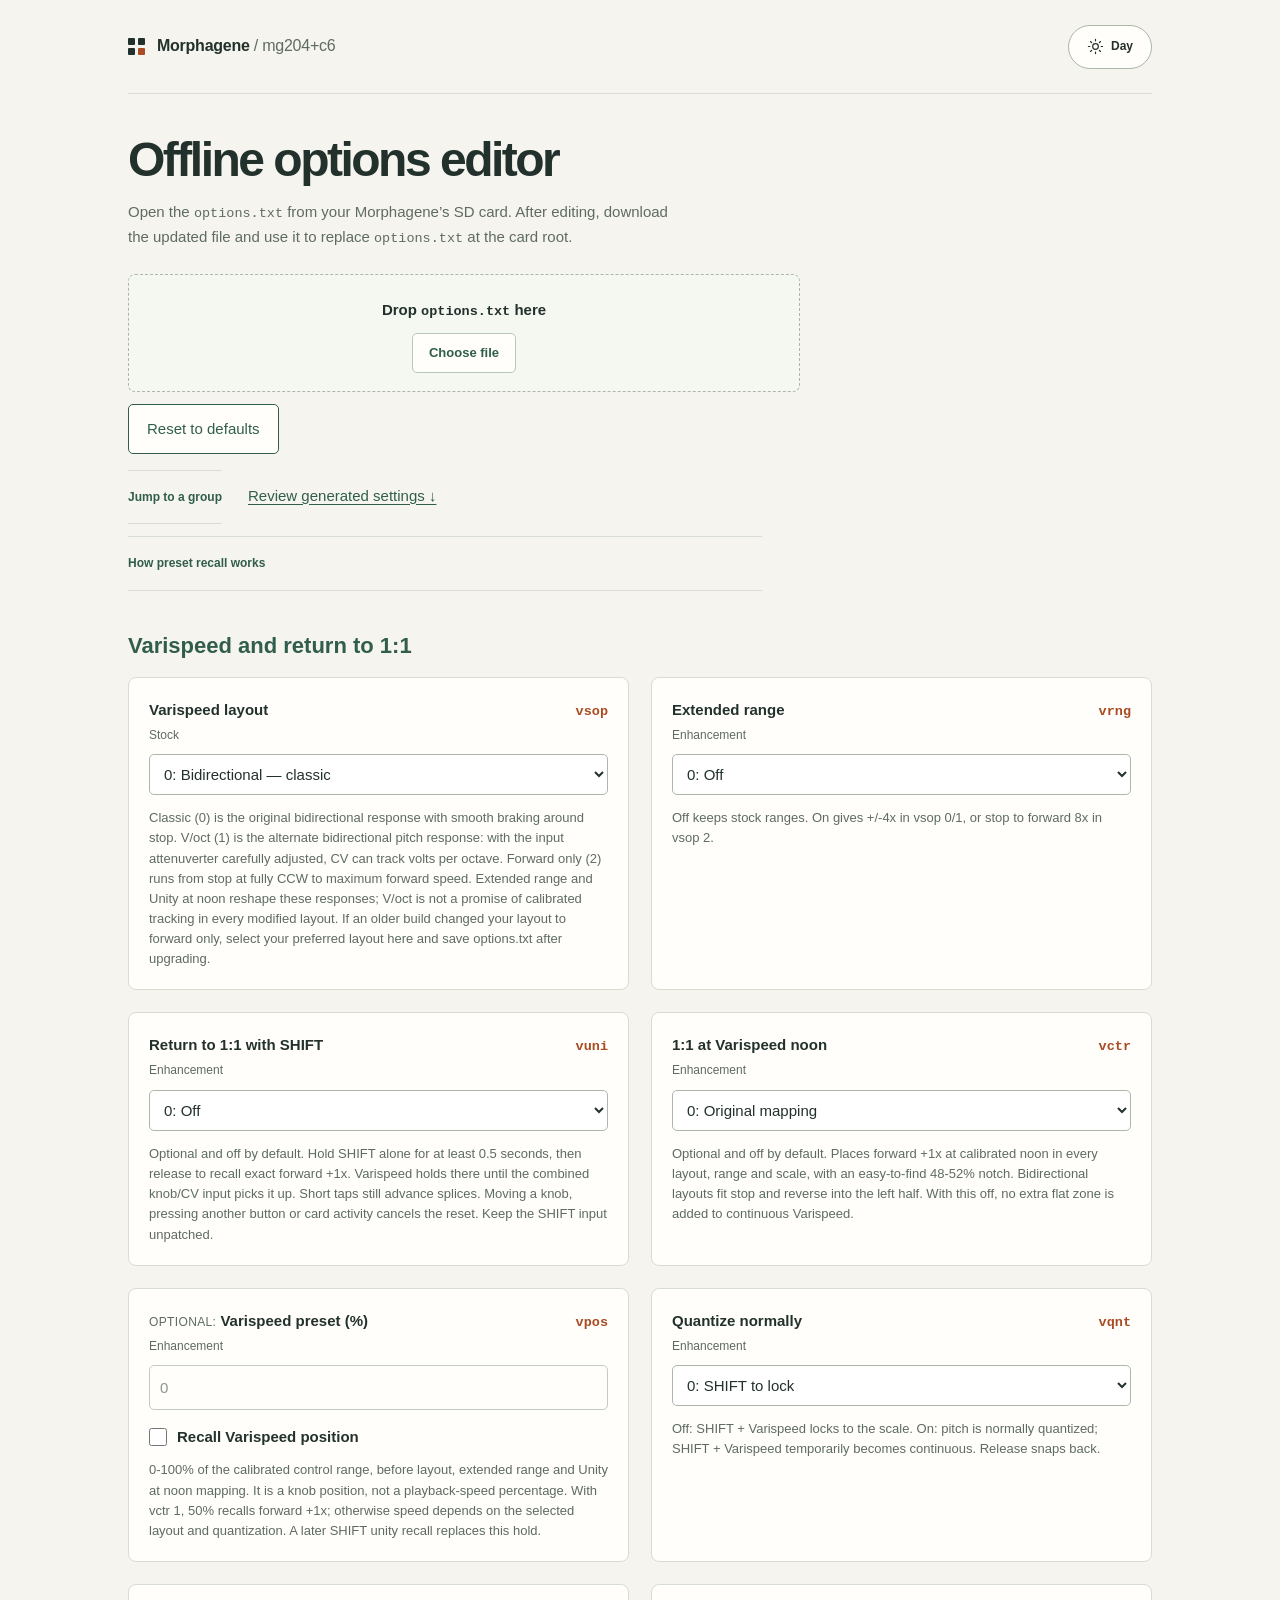
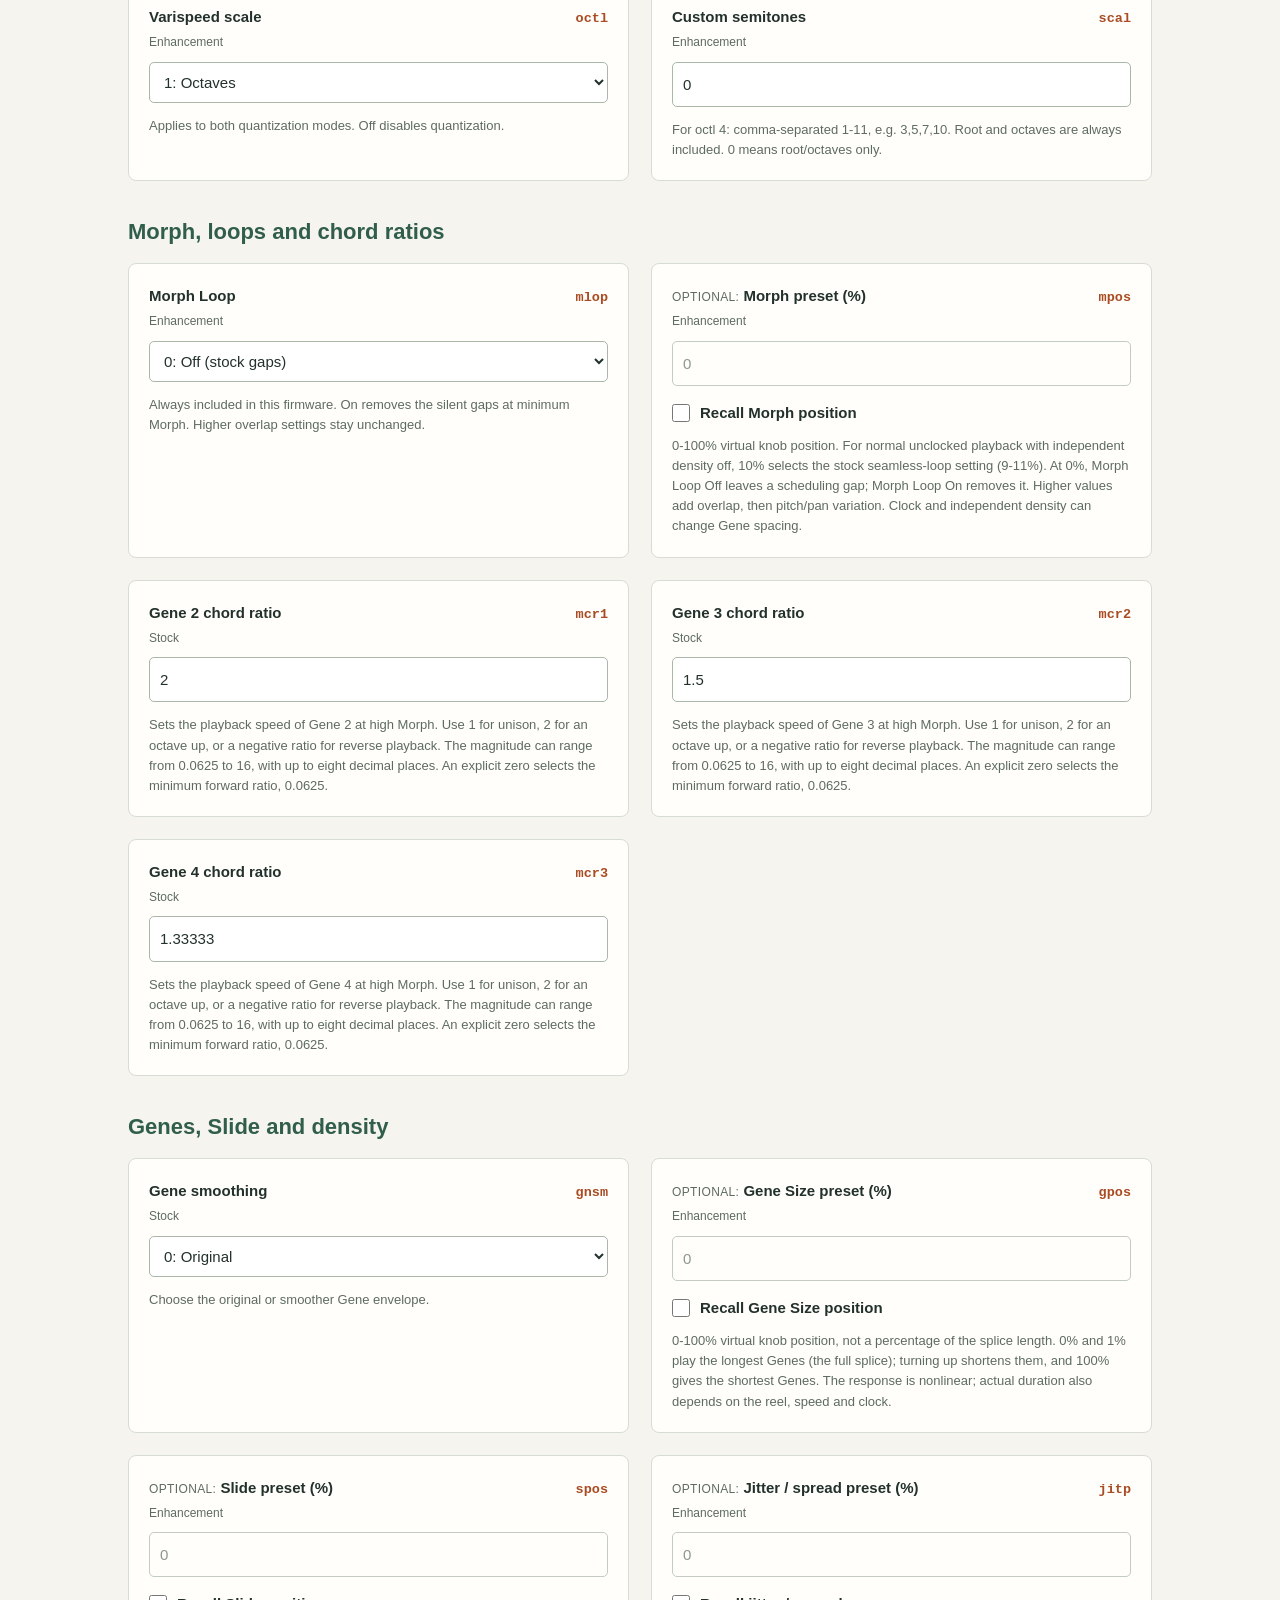
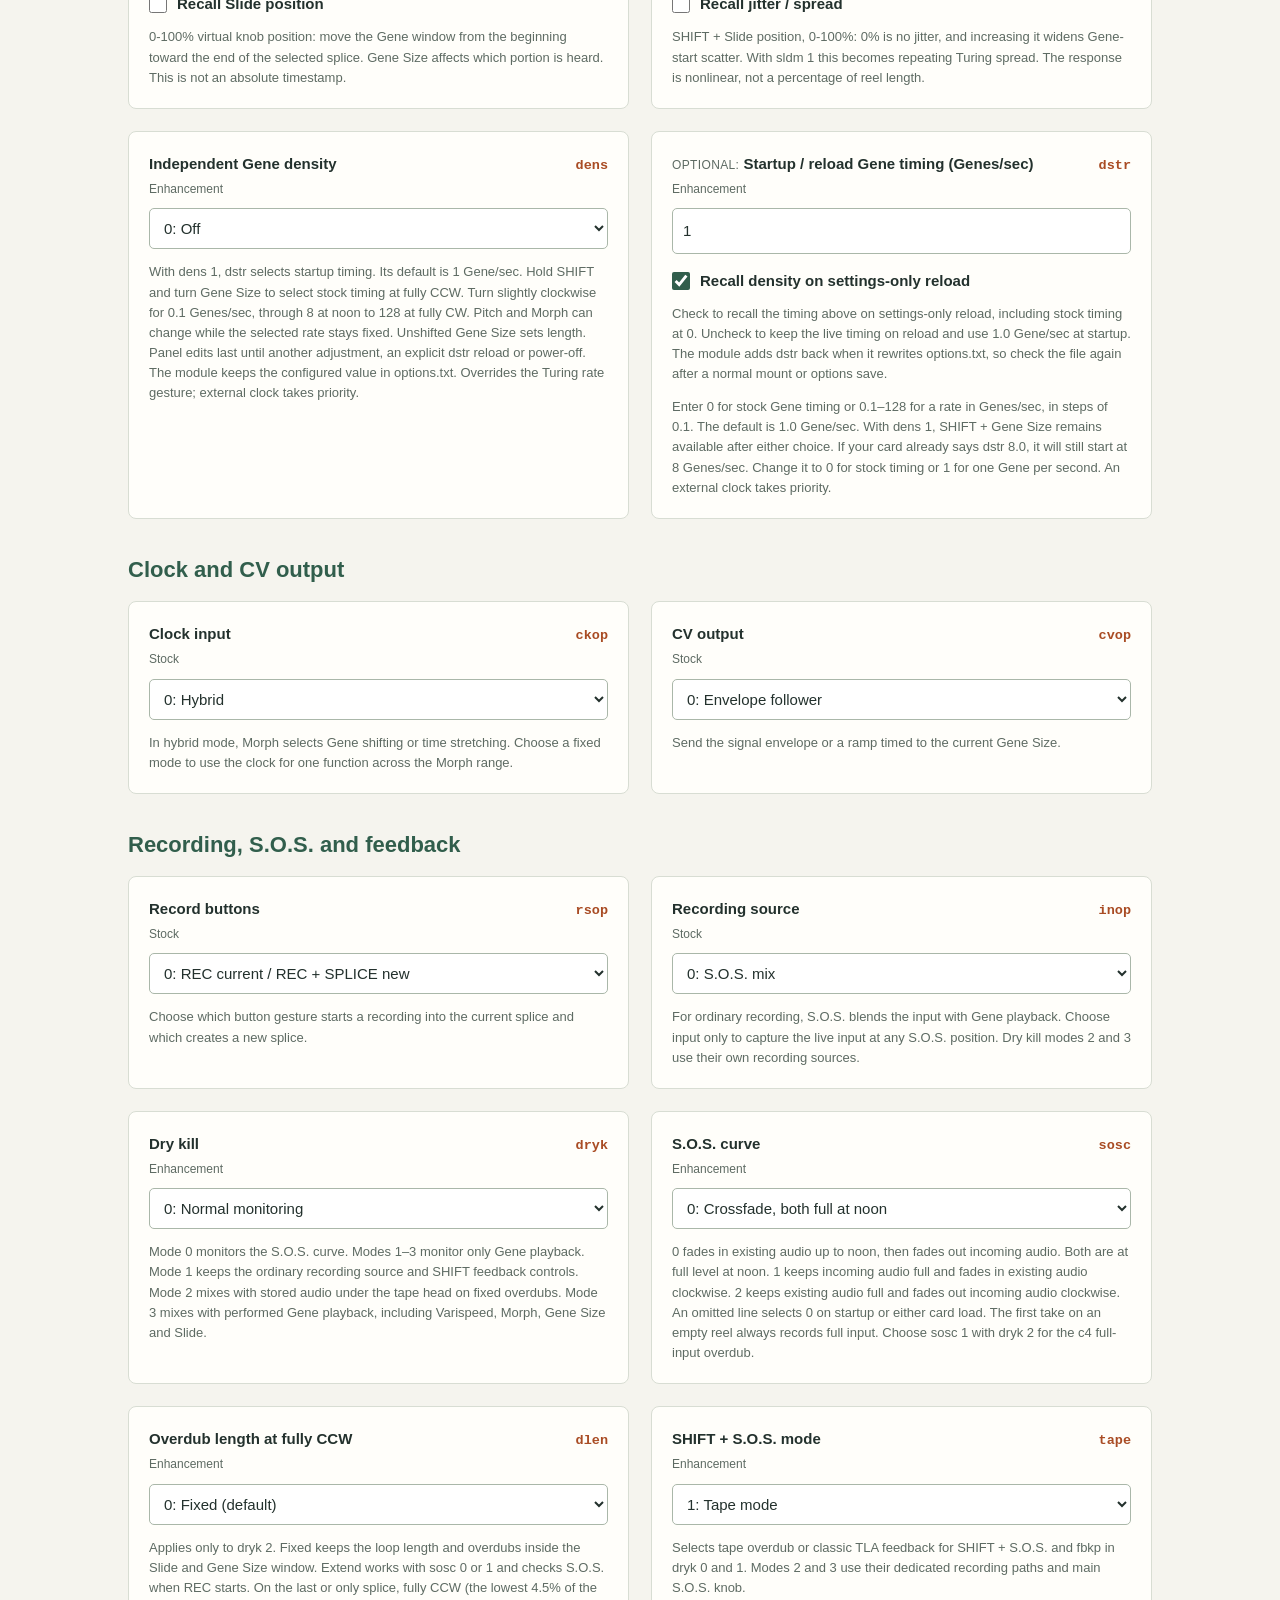
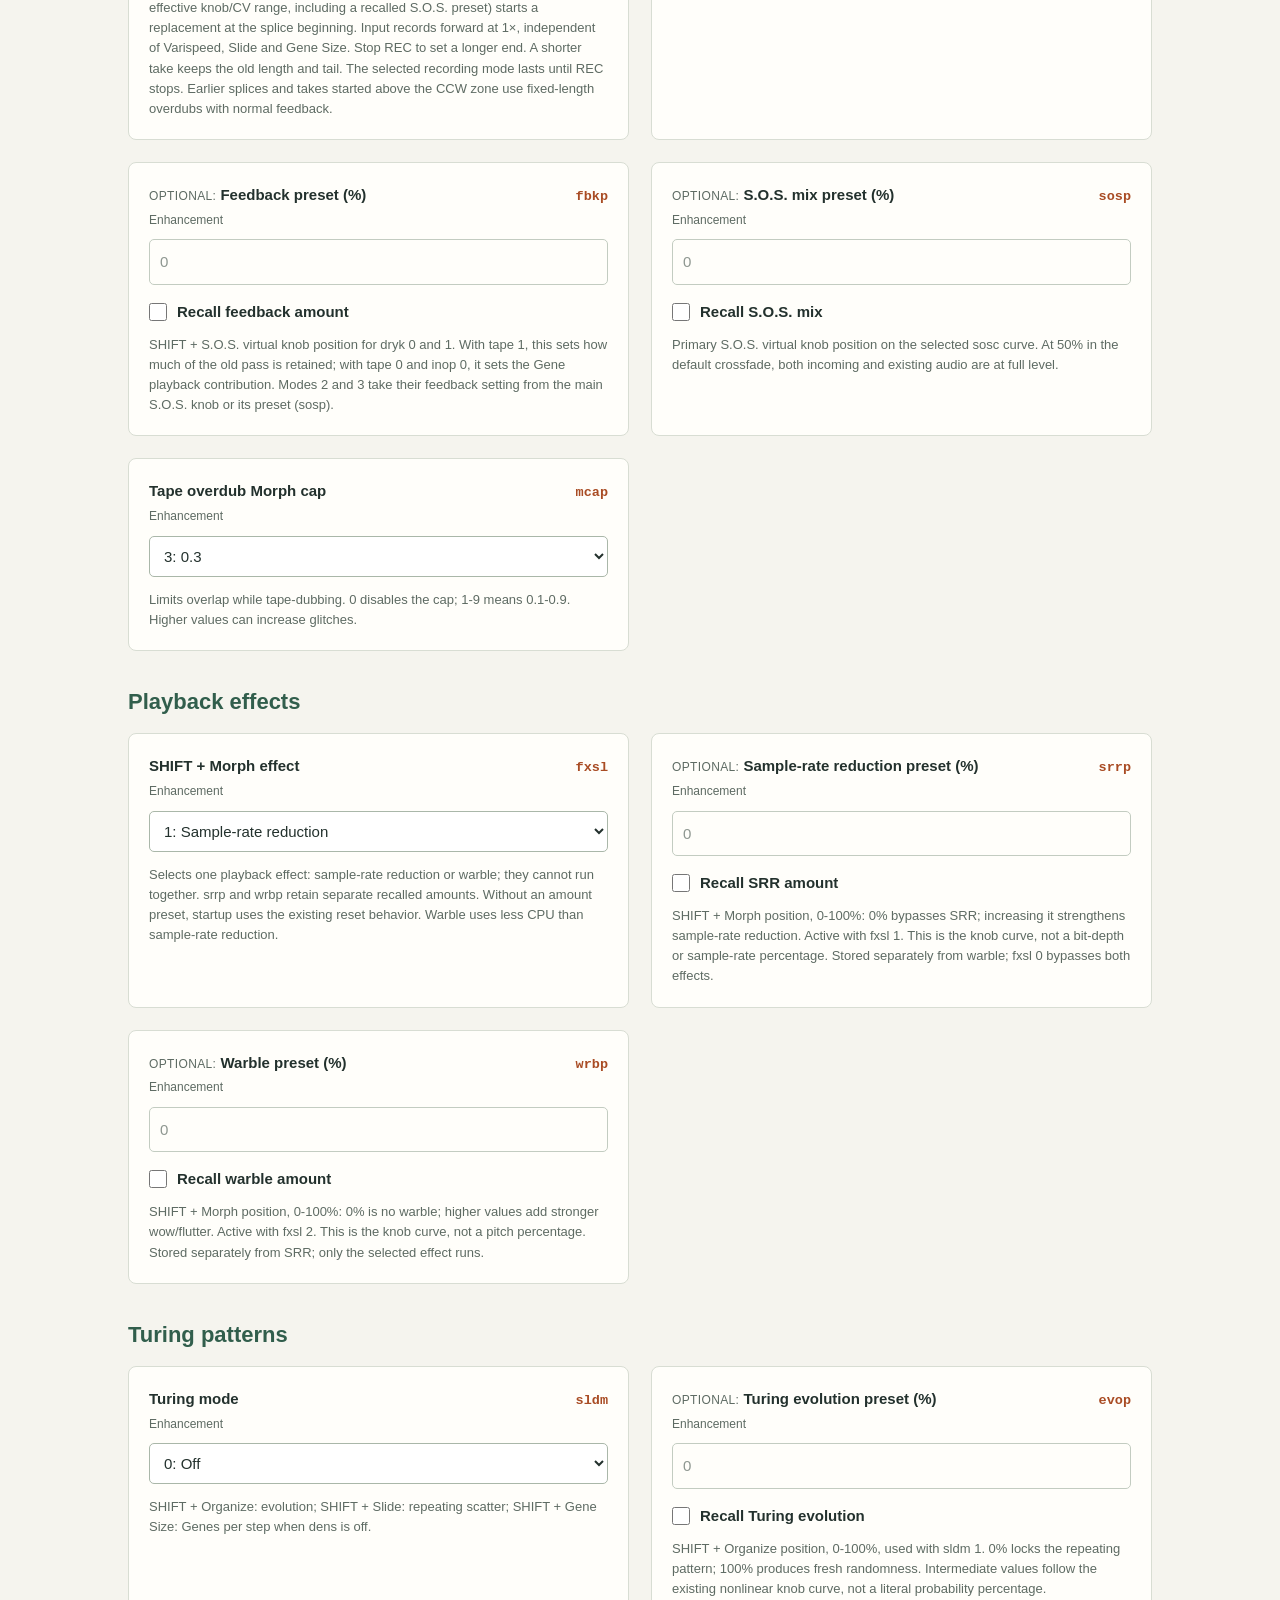
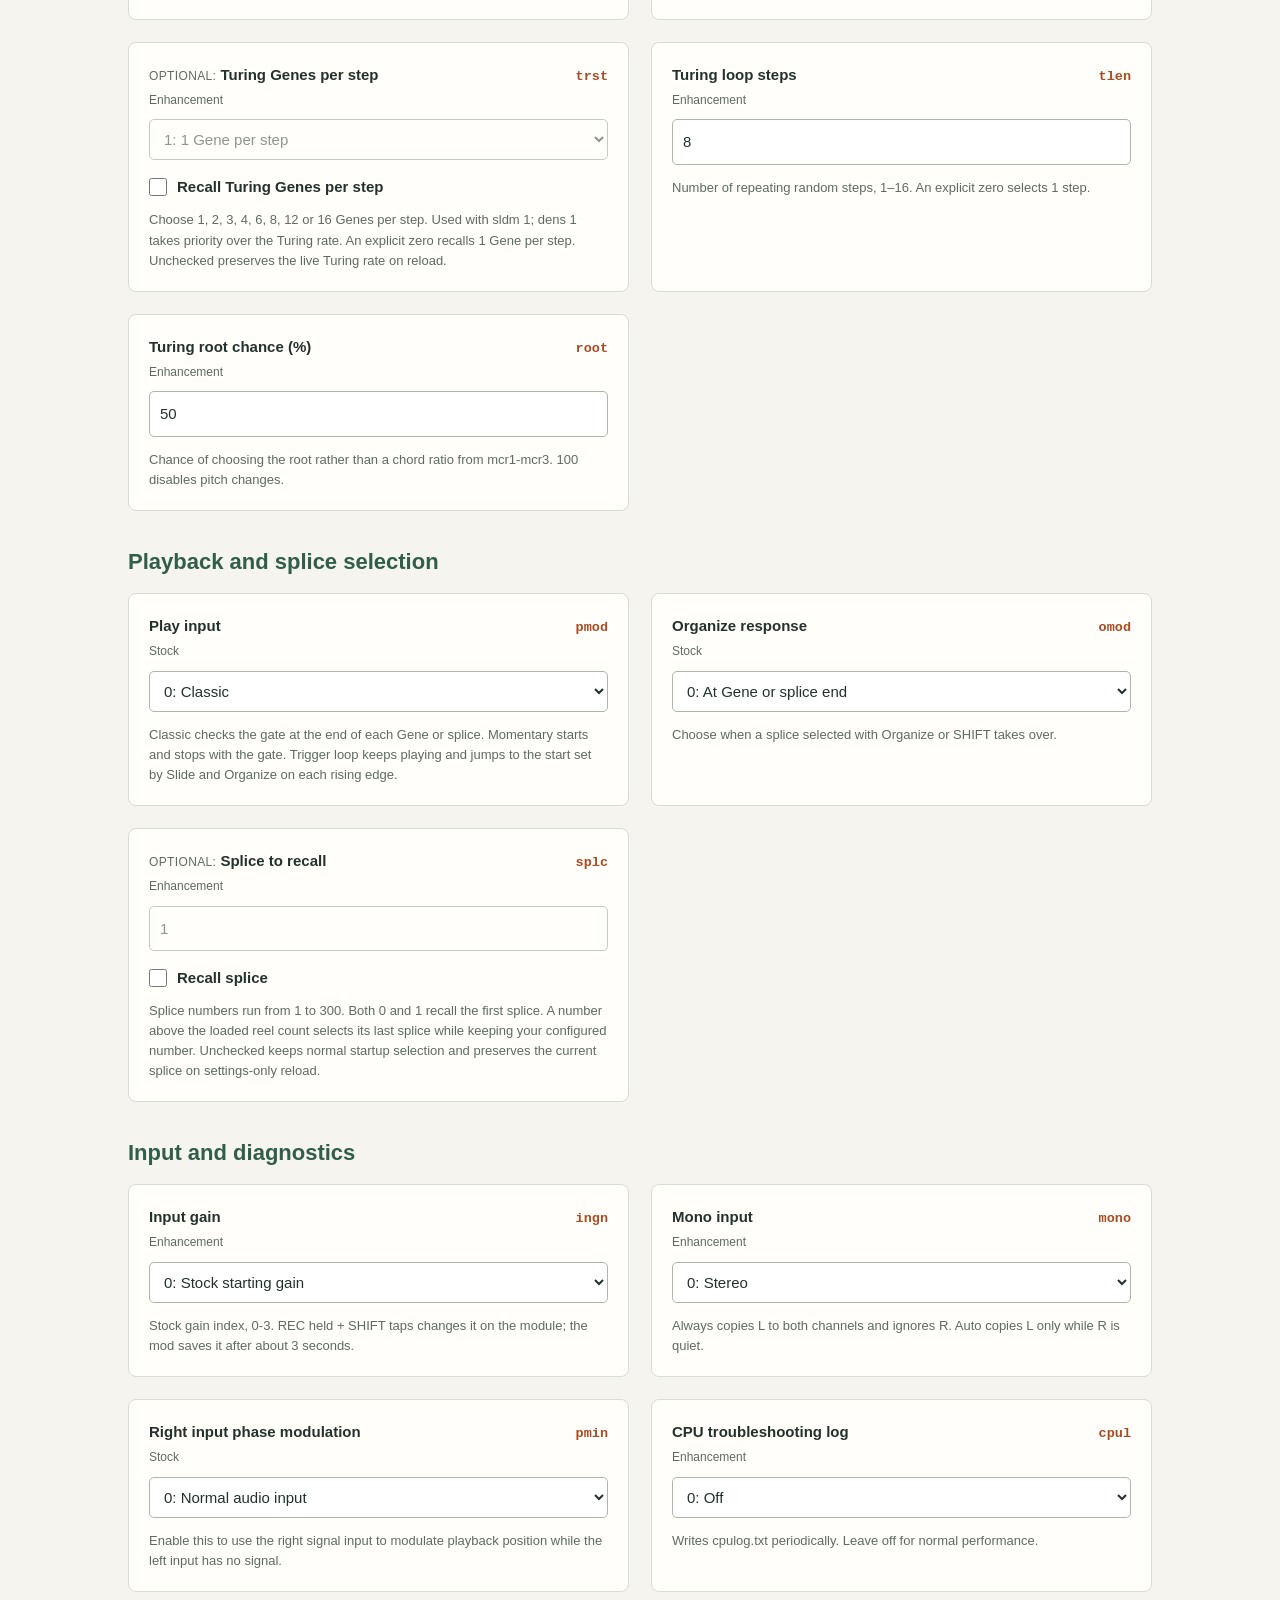
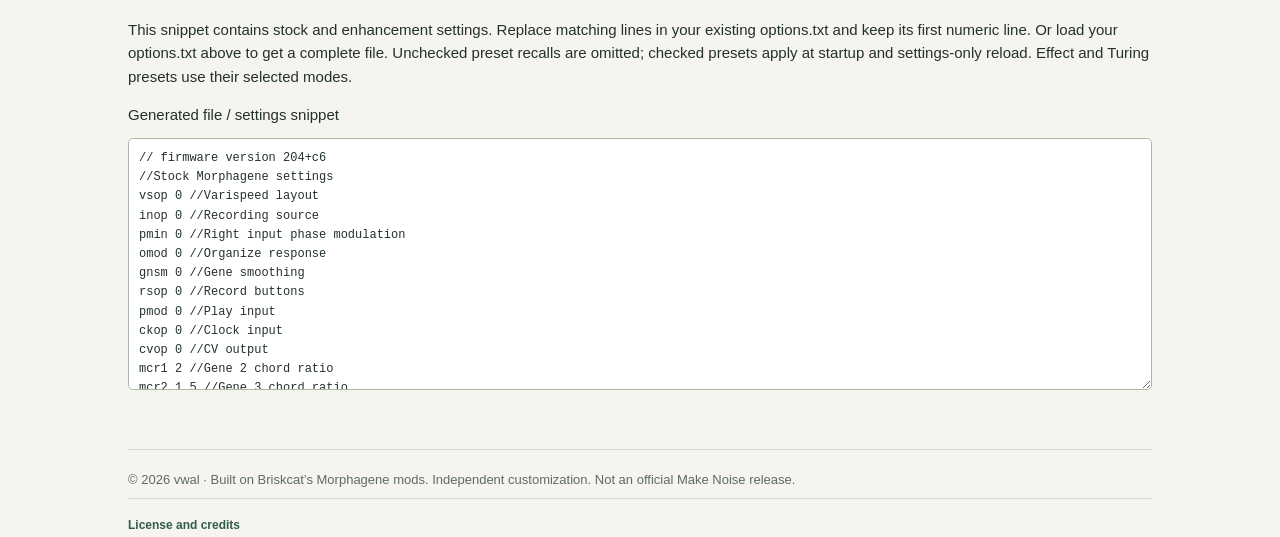
==== commit a17caa45: "Use mg204+c6 throughout the firmware release and patcher" ====
--- a/tools/offline_editor.html
+++ b/tools/offline_editor.html
@@ -3,8 +3,8 @@
 <head>
   <meta charset="utf-8">
   <meta name="viewport" content="width=device-width, initial-scale=1">
-  <meta http-equiv="Content-Security-Policy" content="default-src 'none'; base-uri 'none'; form-action 'none'; script-src 'sha256-ByO0Uoex1asw+jPpEctooQyMcrYwjuyFhaCUthEWu14=' 'sha256-ASVmwSD/W00rkGsw2/fdVRgsolwphQZgdGNmWbtGyi0=' 'sha256-UmVWcV6k4kW8ZdvKphGiCChoWe4cOo6foUKKkQ21hNE='; style-src 'sha256-q6+BNWFXHFjLk/H0KyZ/W9unzIIklL4RN9ilAoMBSyY='">
-  <title>Morphagene options editor · mg204-c6</title>
+  <meta http-equiv="Content-Security-Policy" content="default-src 'none'; base-uri 'none'; form-action 'none'; script-src 'sha256-ByO0Uoex1asw+jPpEctooQyMcrYwjuyFhaCUthEWu14=' 'sha256-ASVmwSD/W00rkGsw2/fdVRgsolwphQZgdGNmWbtGyi0=' 'sha256-vQx++enGJ3X6C7BOqzrL7+KLIfTeytCj/Kr8LSEjZI8='; style-src 'sha256-q6+BNWFXHFjLk/H0KyZ/W9unzIIklL4RN9ilAoMBSyY='">
+  <title>Morphagene options editor · mg204+c6</title>
   <style>:root {
   color-scheme: light;
   --paper: #f5f4ee;
@@ -472,7 +472,7 @@
 'use strict';
 
 // ---------- options.txt ----------
-const VERSION_HEADER = '// firmware version 204-c6';
+const VERSION_HEADER = '// firmware version 204+c6';
 const MOD_HEADER = '//Morphagene extended mods';
 // In older builds this comment put "vsop 2" at the start of a 63-byte read.
 const OBSOLETE_COMMENTS = {
@@ -781,7 +781,7 @@
   <a class="skip-link" href="#options">Skip to options editor</a>
   <div class="page-shell">
     <header class="site-header">
-      <span class="brand"><span class="brand-mark" aria-hidden="true"><i></i><i></i><i></i><i></i></span><span>Morphagene <span class="brand-subtitle">/ mg204-c6</span></span></span>
+      <span class="brand"><span class="brand-mark" aria-hidden="true"><i></i><i></i><i></i><i></i></span><span>Morphagene <span class="brand-subtitle">/ mg204+c6</span></span></span>
       <button class="theme-toggle" id="theme-toggle" type="button" role="switch" aria-label="Night mode" aria-checked="false" title="Switch to night mode" hidden><svg class="theme-sun" viewBox="0 0 24 24" fill="none" stroke="currentColor" stroke-width="1.7" stroke-linecap="round" aria-hidden="true" focusable="false"><circle cx="12" cy="12" r="4"/><path d="M12 2v2m0 16v2M2 12h2m16 0h2M5 5l1.5 1.5m11 11L19 19M5 19l1.5-1.5m11-11L19 5"/></svg><svg class="theme-moon" viewBox="0 0 24 24" fill="none" stroke="currentColor" stroke-width="1.7" stroke-linecap="round" stroke-linejoin="round" aria-hidden="true" focusable="false"><path d="M20.7 13.2A8.8 8.8 0 0 1 10.8 3.3a8.8 8.8 0 1 0 9.9 9.9Z"/></svg><span id="theme-label">Day</span></button>
     </header>
     <main id="options">
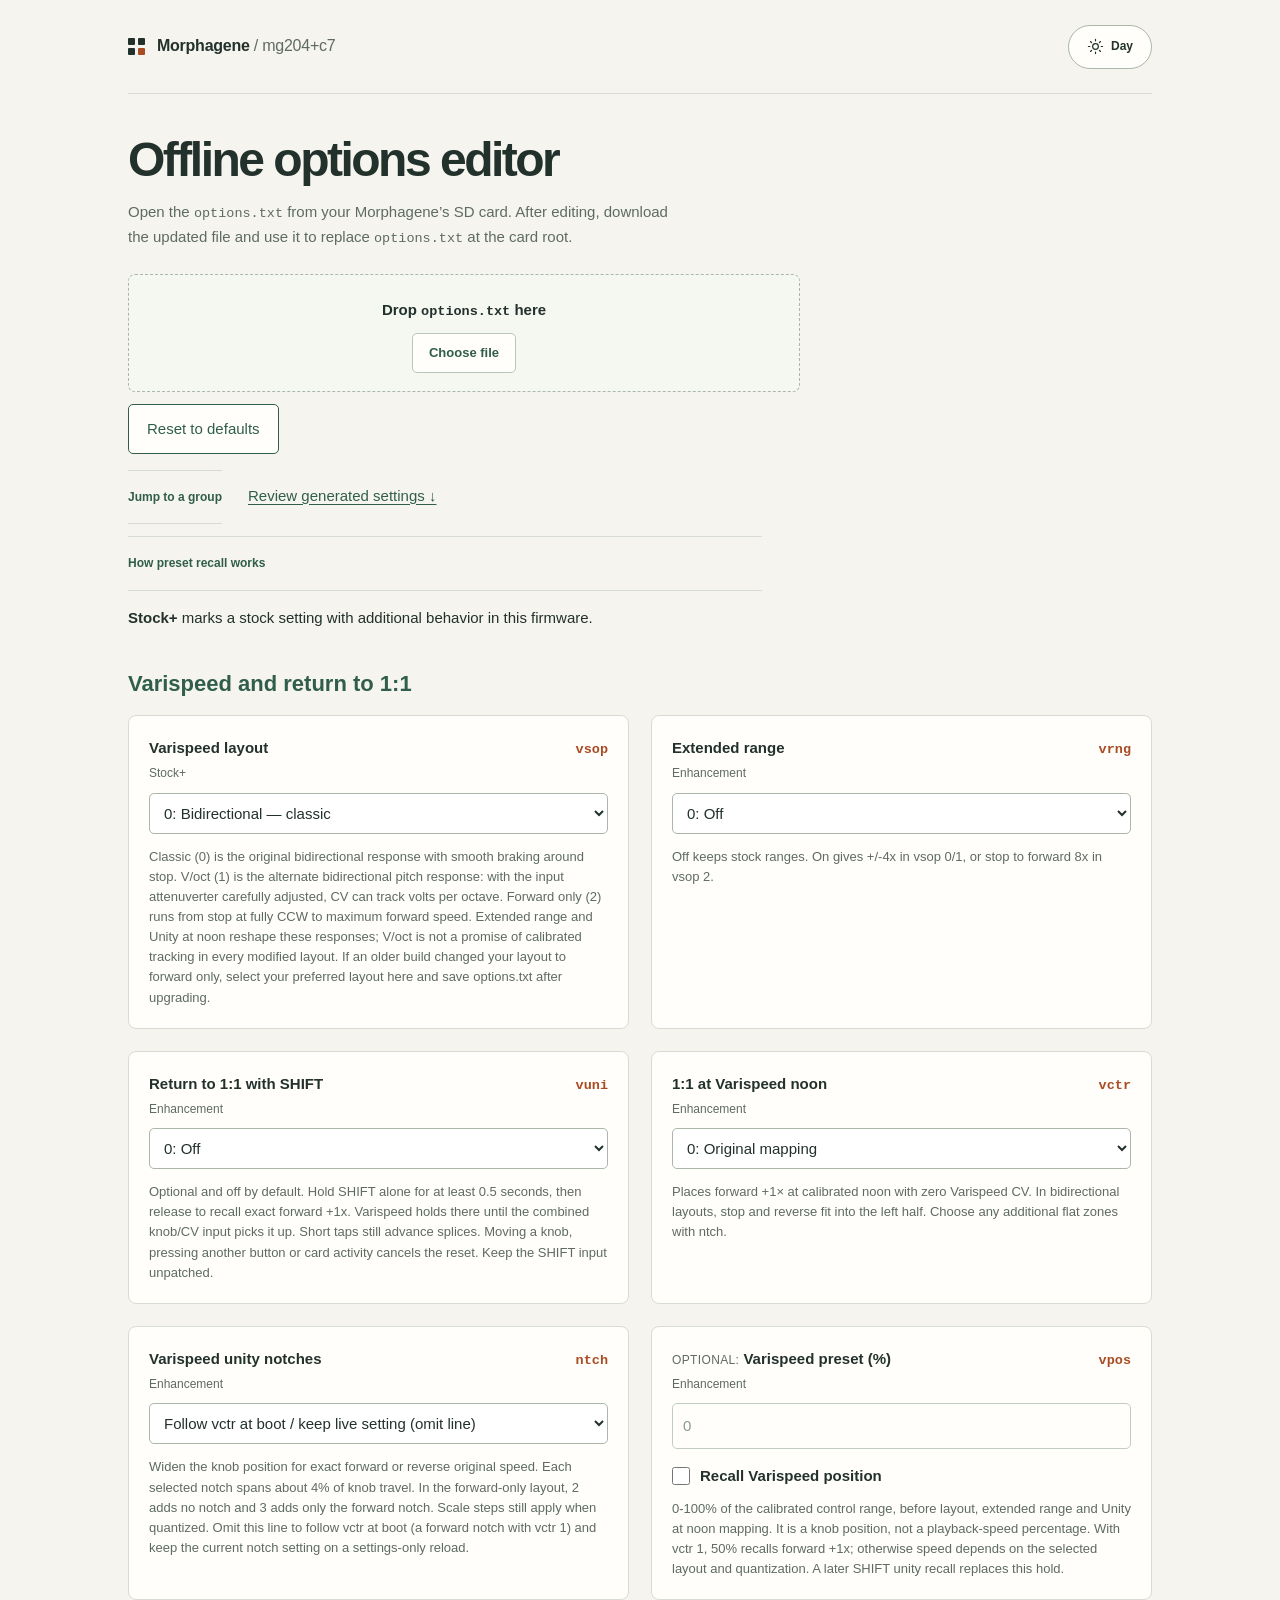
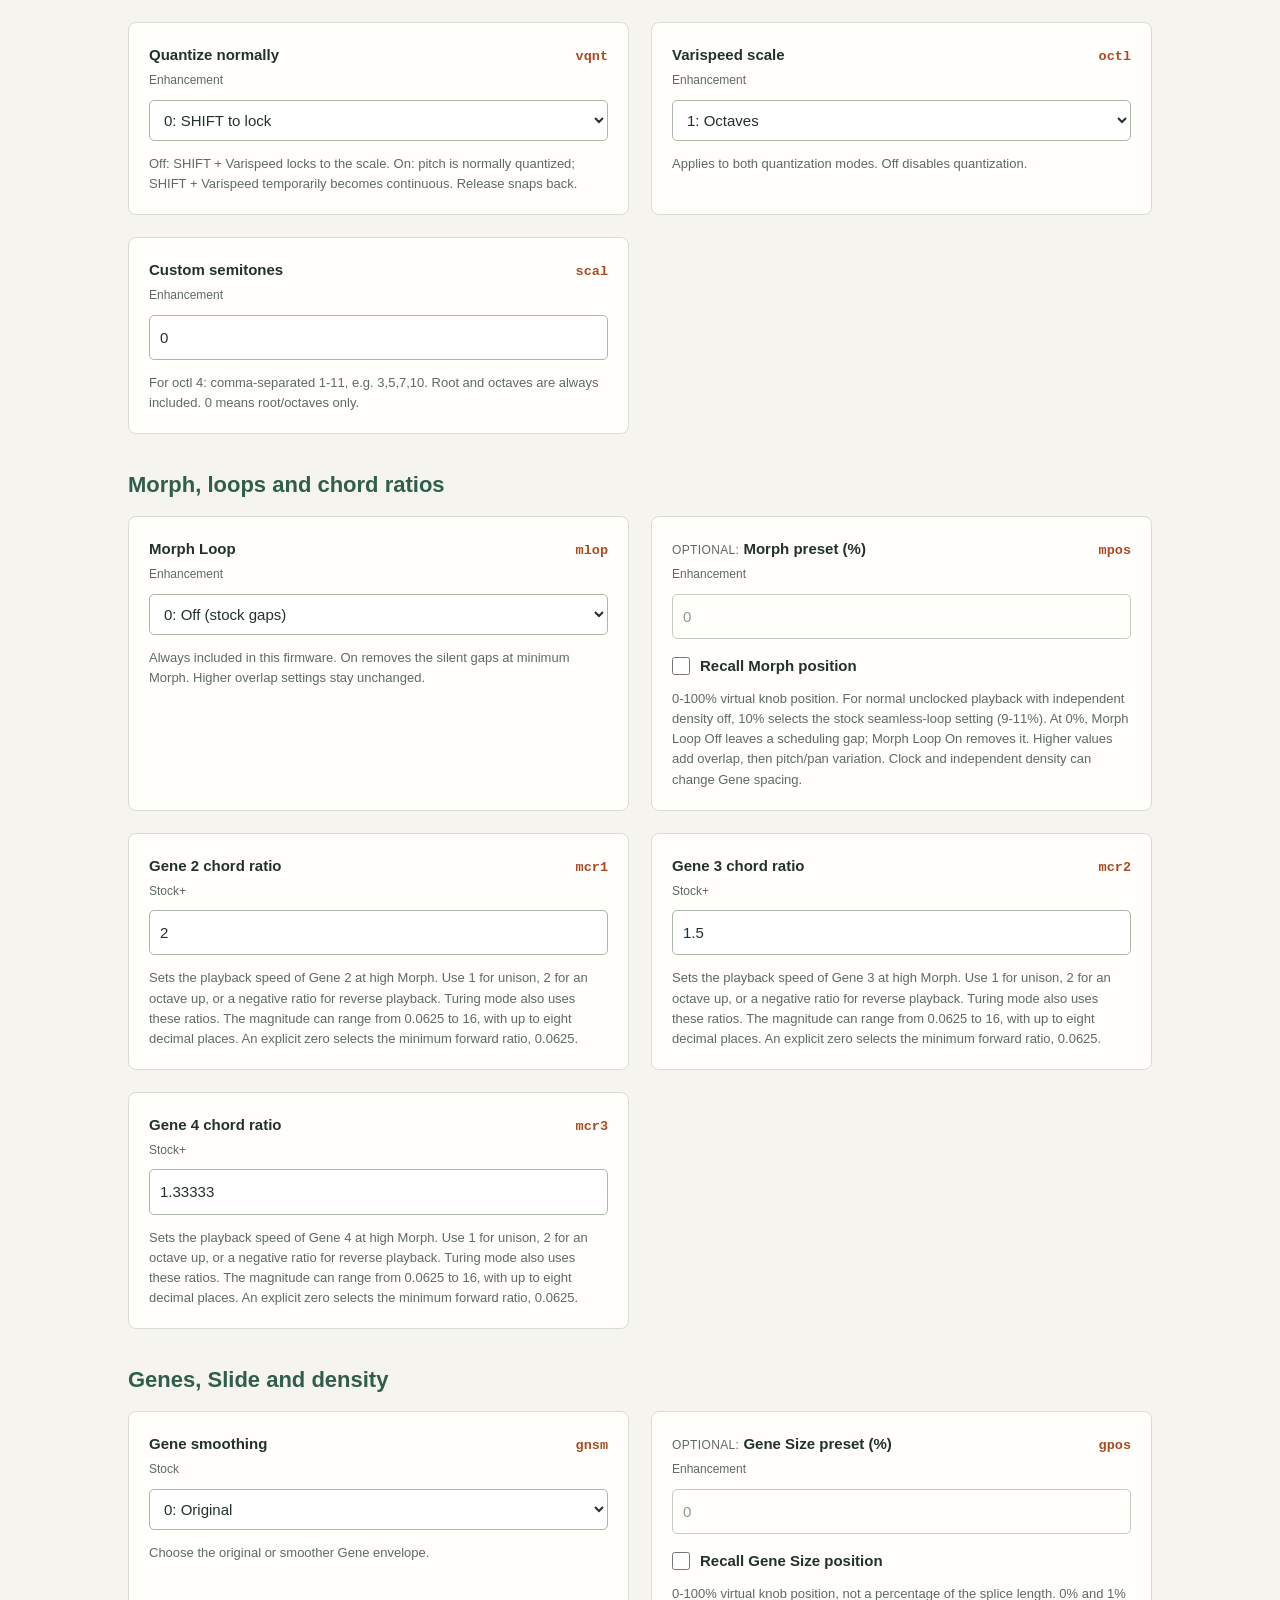
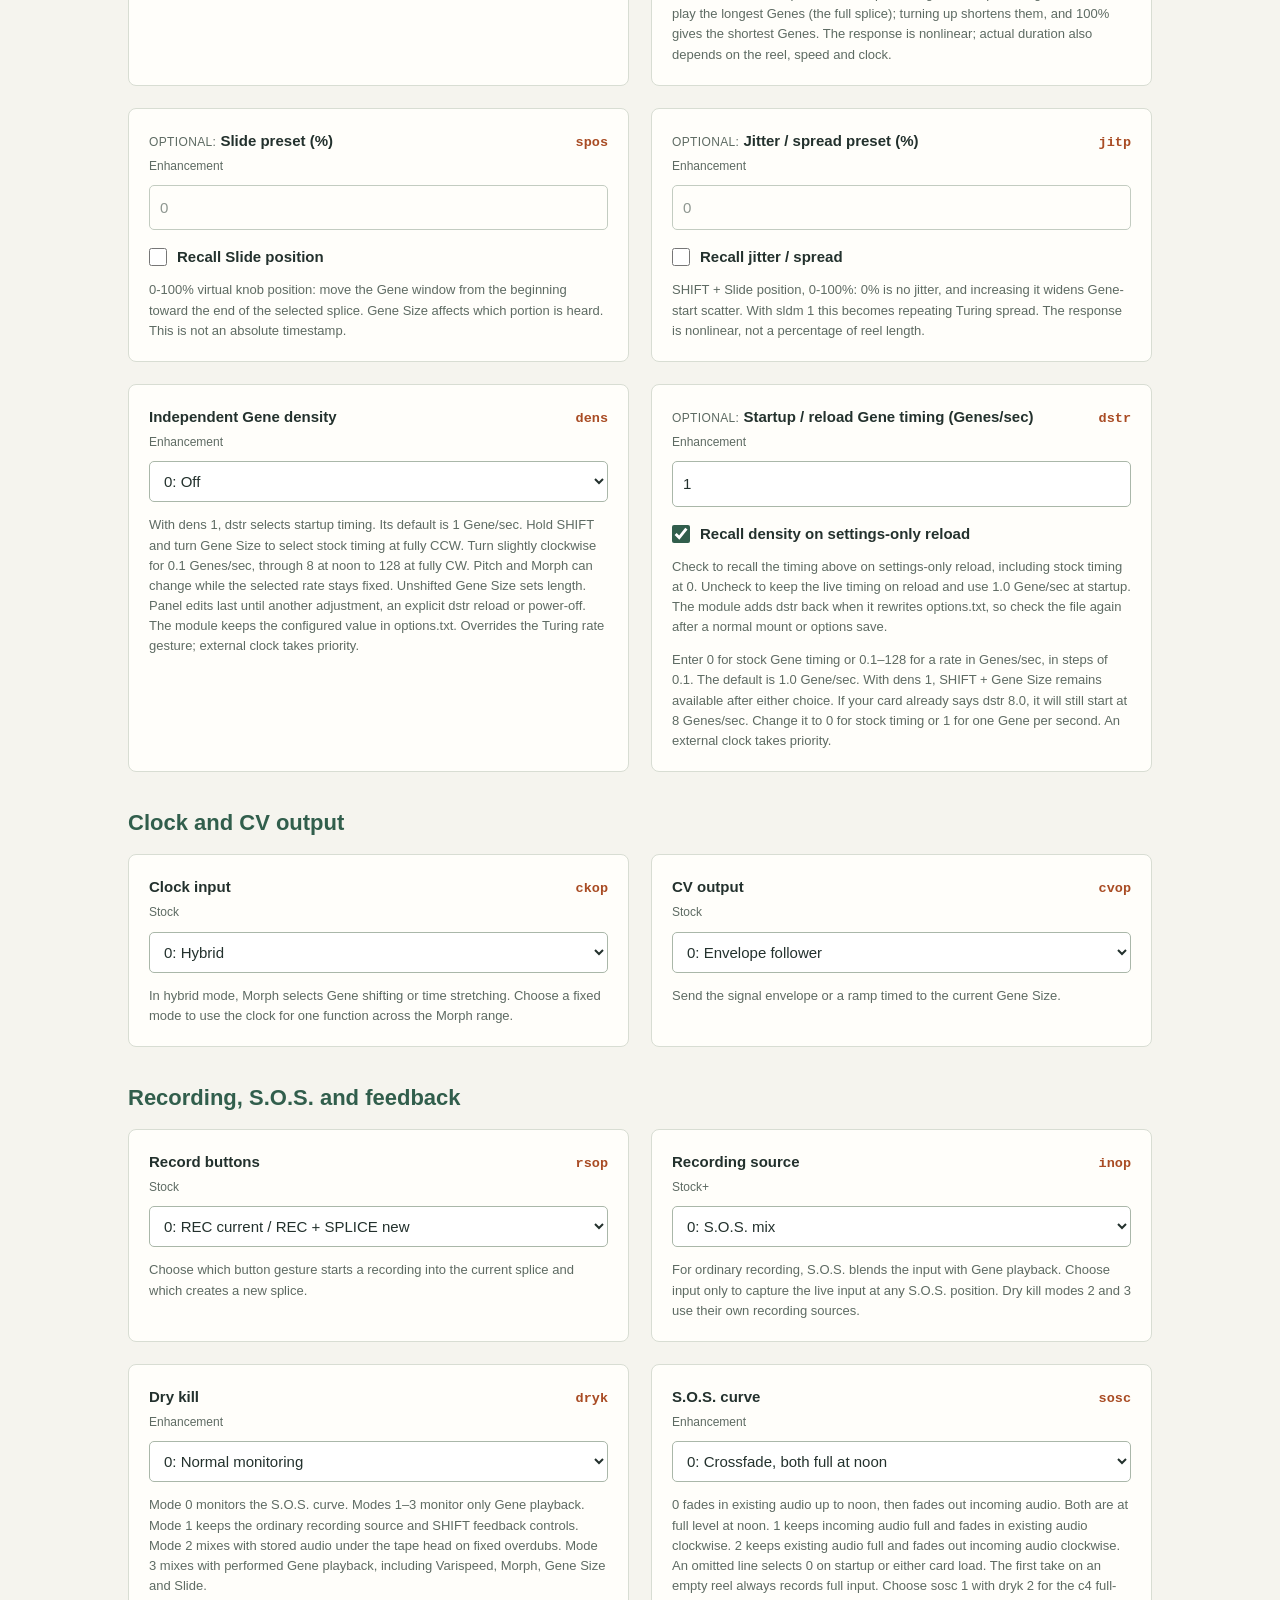
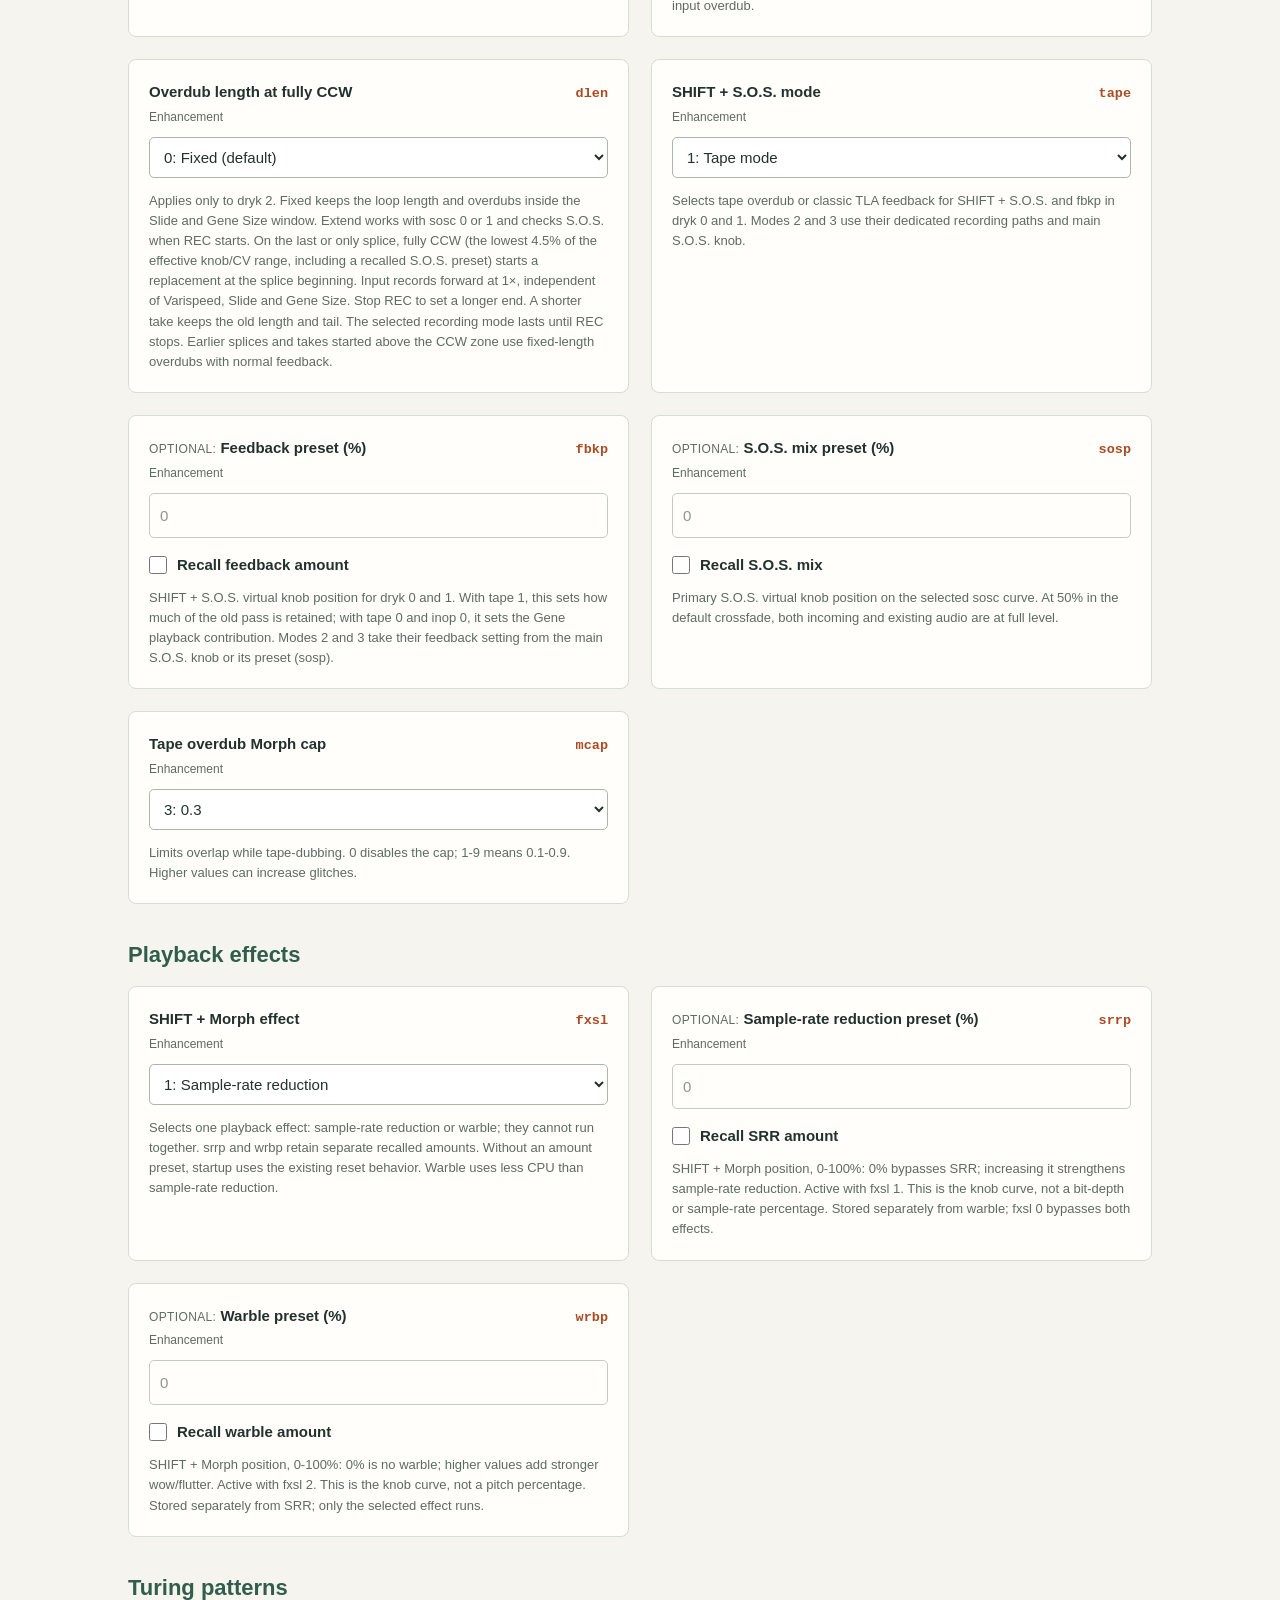
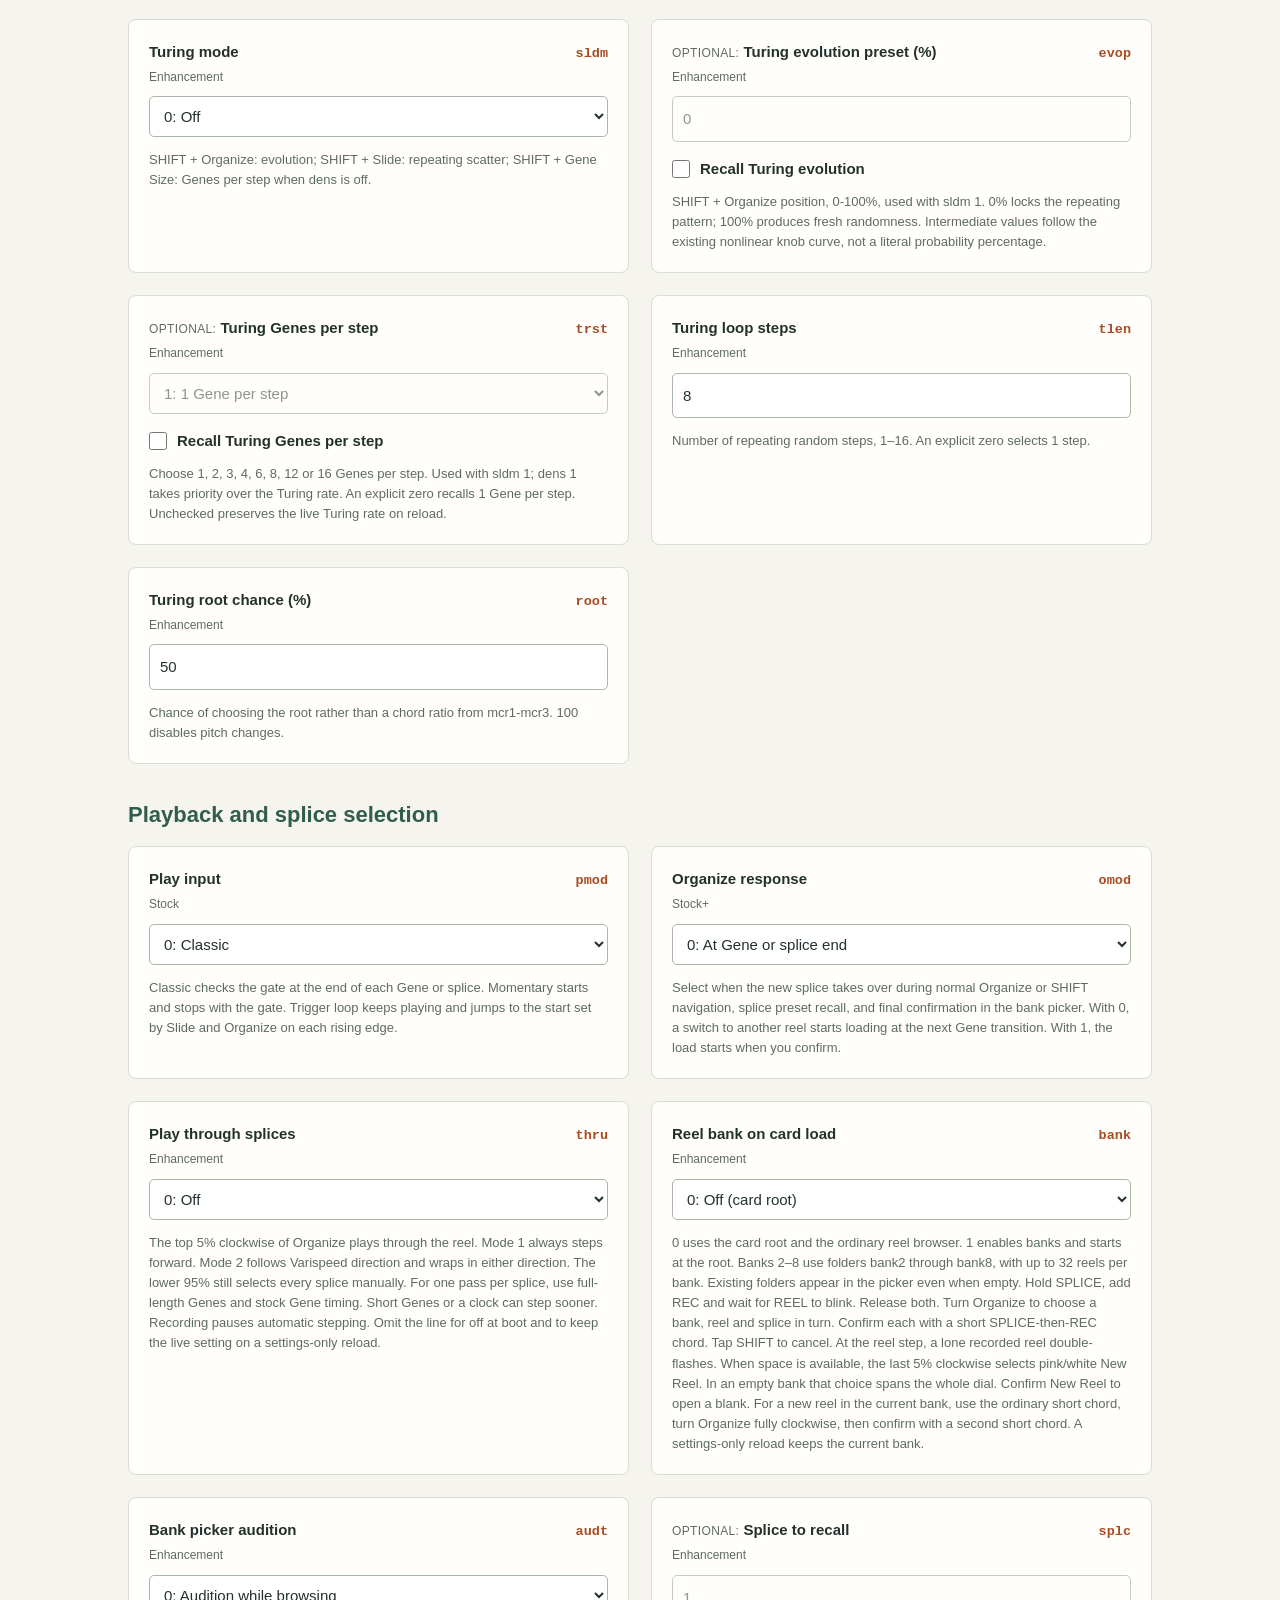
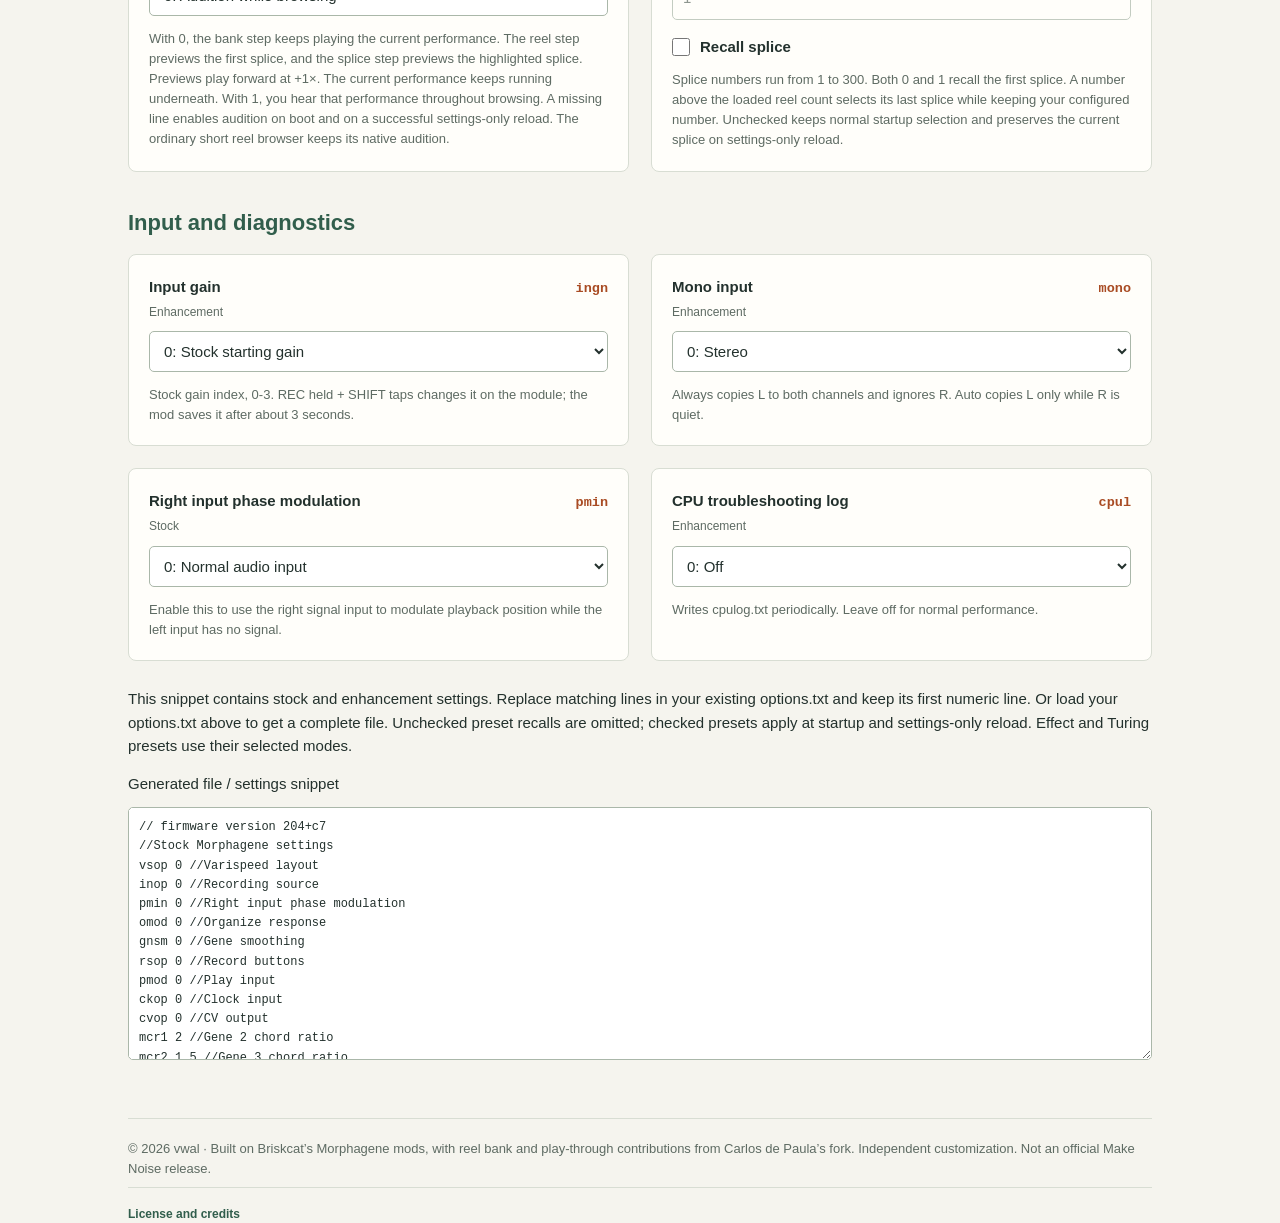
==== commit 7b025e63: "Release mg204+c7 with reel banks, splice audition and play-through" ====
--- a/tools/offline_editor.html
+++ b/tools/offline_editor.html
@@ -3,8 +3,8 @@
 <head>
   <meta charset="utf-8">
   <meta name="viewport" content="width=device-width, initial-scale=1">
-  <meta http-equiv="Content-Security-Policy" content="default-src 'none'; base-uri 'none'; form-action 'none'; script-src 'sha256-ByO0Uoex1asw+jPpEctooQyMcrYwjuyFhaCUthEWu14=' 'sha256-ASVmwSD/W00rkGsw2/fdVRgsolwphQZgdGNmWbtGyi0=' 'sha256-vQx++enGJ3X6C7BOqzrL7+KLIfTeytCj/Kr8LSEjZI8='; style-src 'sha256-q6+BNWFXHFjLk/H0KyZ/W9unzIIklL4RN9ilAoMBSyY='">
-  <title>Morphagene options editor · mg204+c6</title>
+  <meta http-equiv="Content-Security-Policy" content="default-src 'none'; base-uri 'none'; form-action 'none'; script-src 'sha256-ByO0Uoex1asw+jPpEctooQyMcrYwjuyFhaCUthEWu14=' 'sha256-ASVmwSD/W00rkGsw2/fdVRgsolwphQZgdGNmWbtGyi0=' 'sha256-KmKSpEW5pPStk3bdh8KGv7//UNaRJr8+bgwn8C7PNrc='; style-src 'sha256-0MzbAM/2HEO6hg1yvi9OlCqDSXCO+YVNP/jvtDiz4gQ='">
+  <title>Morphagene options editor · mg204+c7</title>
   <style>:root {
   color-scheme: light;
   --paper: #f5f4ee;
@@ -291,13 +291,10 @@
 .option-group{grid-column:1/-1;margin:18px 0 -8px;font-size:22px;color:var(--green)}
 .preset-explainer{margin:24px 0;padding:24px;border-left:4px solid var(--green);background:var(--card)}
 .preset-explainer h3{margin:0 0 12px}.preset-explainer p:last-child{margin-bottom:0}
-.version-history{margin:40px 0;padding:24px;border:1px solid var(--line);border-radius:8px;background:var(--card)}
-.version-history summary{font-size:21px;font-weight:650;cursor:pointer;color:var(--green)}
-.version-history summary:focus-visible{outline:3px solid var(--orange);outline-offset:5px}
-.version-entries{display:grid;grid-template-columns:repeat(auto-fit,minmax(230px,1fr));gap:32px;margin-top:20px}
-.version-entries h3{font-size:18px}.version-entries p{font-size:14px;line-height:1.6}
+.release-history summary:focus-visible{outline:3px solid var(--orange);outline-offset:5px}
+.release-history summary h2{margin:0}
+.history-content ul{font-size:14px}
 .site-footer{flex-wrap:wrap}.site-footer p:nth-child(n+3){flex-basis:100%;margin:0}
-@media(max-width:650px){.version-entries{grid-template-columns:1fr;gap:10px}}
 /* First installation appears before the firmware builder. */
 .first-install{margin:0 0 32px;gap:22px 36px}
 .first-install-heading{grid-column:1/-1;margin:0;flex-wrap:wrap}
@@ -472,10 +469,12 @@
 'use strict';
 
 // ---------- options.txt ----------
-const VERSION_HEADER = '// firmware version 204+c6';
+const VERSION_HEADER = '// firmware version 204+c7';
 const MOD_HEADER = '//Morphagene extended mods';
 // In older builds this comment put "vsop 2" at the start of a 63-byte read.
 const OBSOLETE_COMMENTS = {
+  thru: ['//1 advances splices at the top of Organize. 0 off.', '//1: Organize fully CW advances splices on EOSG.'],
+  vctr: ['//Noon unity mapping: 0 original mapping, 1 +1x at calibrated noon with a 48-52 percent unity notch. The notch is enabled only with vctr 1.'],
   dens: ['//Independent Gene density: 0 off, 1 on: startup rate from dstr (default 8 Genes/sec); hold SHIFT and turn Gene Size for 0.1-128 Genes/sec; knob rate remains until adjusted again, recalled by dstr reload or powered off, not saved across power cycles; overrides Turing rate; external clock takes priority', '//Independent Gene density: 0 off, 1 SHIFT+Gene Size = 0.1-128 Genes/sec (takes priority over Turing rate); startup rate from dstr; bypassed with clock'],
   dstr: ['//Startup/reload Gene density: 0.1-128 Genes/sec, at most one decimal, default 8. Explicit dstr recalls on settings-only reload; omit to preserve live rate. Knob changes are temporary.',
          '//Startup/reload density in Genes/sec: 0.1-128, at most one decimal; default 8. Explicit dstr recalls on settings-only reload. Knob changes are not saved.'],
@@ -499,7 +498,11 @@
   evop: '//Turing evolution virtual knob preset: integer 0-100 percent. Used with sldm 1.',
   trst: '//Turing Genes per step preset: 1,2,3,4,6,8,12,16. Used with sldm 1; dens 1 takes priority over the Turing rate.',
   vuni: '//Unity recall: 0 off, 1 hold SHIFT alone >=0.5 seconds and release for forward +1x with pickup. Use with SHIFT jack unpatched.',
-  vctr: '//Noon unity mapping: 0 original mapping, 1 +1x at calibrated noon with a 48-52 percent unity notch. The notch is enabled only with vctr 1.',
+  vctr: '//0 original layout, 1 forward unity at noon.',
+  ntch: '//Unity notches: 0 off, 1 forward, 2 reverse, 3 both.',
+  thru: '//Organize CW: 0 off, 1 next, 2 follow direction.',
+  bank: '//0 off, 1 card root, 2-8 folders. Normal mount only.',
+  audt: '//Bank picker: 0 audition, 1 keep current playback.',
   mlop: '//Morph Loop: 0 stock gaps (default), 1 seamless loop at minimum Morph',
   dstr: '//0 stock timing, 0.1-128 Genes/sec. Default 1.0. Omit on settings-only reload to keep live timing.',
   dens: '//SHIFT+Gene Size: CCW stock timing, then 0.1-128 Hz.',
@@ -534,10 +537,11 @@
 const DEFAULTS = Object.freeze({mpos:'0', gpos:'0', spos:'0', vpos:'0', sosp:'0', splc:'1', srrp:'0', jitp:'0', wrbp:'0', fbkp:'0', evop:'0', trst:'1', vuni:'0', vctr:'0', dstr:'1', mlop:'0', vsop:'0', vqnt:'0', dens:'0', vrng:'0', dryk:'0', sosc:'0', dlen:'0', tape:'1', octl:'1', scal:'0', fxsl:'1', cpul:'0',
   mcap:'3', sldm:'0', root:'50', tlen:'8', ingn:'0', mono:'0', gnsm:'0',
   inop:'0', pmin:'0', omod:'0', rsop:'0', pmod:'0', ckop:'0', cvop:'0',
-  mcr1:'2', mcr2:'1.5', mcr3:'1.33333'});
+  mcr1:'2', mcr2:'1.5', mcr3:'1.33333', ntch:'', thru:'0', bank:'0', audt:'0'});
 const LIMITS = {mpos:[0,100], gpos:[0,100], spos:[0,100], vpos:[0,100], sosp:[0,100], splc:[1,300], srrp:[0,100], jitp:[0,100], wrbp:[0,100], fbkp:[0,100], evop:[0,100], vuni:[0,1], vctr:[0,1], mlop:[0,1], vsop:[0,2], vqnt:[0,1], dens:[0,1], vrng:[0,1], dryk:[0,3], sosc:[0,2], dlen:[0,1], tape:[0,1], octl:[0,4], fxsl:[0,2], cpul:[0,1],
   mcap:[0,9], sldm:[0,1], root:[0,100], tlen:[1,16], ingn:[0,3], mono:[0,2], gnsm:[0,1],
-  inop:[0,1], pmin:[0,1], omod:[0,1], rsop:[0,1], pmod:[0,2], ckop:[0,2], cvop:[0,1]};
+  inop:[0,1], pmin:[0,1], omod:[0,1], rsop:[0,1], pmod:[0,2], ckop:[0,2], cvop:[0,1],
+  ntch:[0,3], thru:[0,2], bank:[0,8], audt:[0,1]};
 function optionValue(key, raw) {
   if (CHORD_KEYS.includes(key)) {
     const token = raw.trim();
@@ -546,7 +550,7 @@
     if (magnitude === 0) return '0.0625';
     return magnitude >= 0.0625 && magnitude <= 16 ? token : null;
   }
-  if (key === 'dryk' || key === 'dlen' || key === 'sosc') return /^\d$/.test(raw) && Number(raw) <= LIMITS[key][1] ? raw : null;
+  if (['dryk','dlen','sosc','ntch','thru','bank','audt'].includes(key)) return /^\d$/.test(raw) && Number(raw) <= LIMITS[key][1] ? raw : null;
   if (key === 'dstr') return /^\d{1,3}(?:\.\d)?$/.test(raw) && Number(raw)<=128 ? String(Number(raw)) : null;
   // A zero written for a positive-only count recalls its smallest count.
   if ((key === 'splc' || key === 'trst') && /^0{1,3}$/.test(raw)) return '1';
@@ -585,6 +589,7 @@
   for (const k of FIELDS) {
     if (omittedStock(k)) continue;
     const el = $('opt-' + k);
+    if ((k === 'ntch' || k === 'thru') && el.value === '') continue;
     const value = optionValue(k, el.value) ?? DEFAULTS[k];
     if (CHORD_KEYS.includes(k)) {
       values[k] = el.dataset.ratioToken ?? value;
@@ -685,6 +690,7 @@
     const field = $('opt-'+k);
     const parsed = entries.has(k) ? optionValue(k, entries.get(k)) : null;
     let value = parsed ?? DEFAULTS[k];
+    if (text && k === 'thru' && !entries.has(k)) value = '';
     if (PRESET_KEYS.includes(k)) {
       $('recall-'+k).checked = parsed !== null;
       // A partial card keeps the visible choice for an explicit later recall.
@@ -781,7 +787,7 @@
   <a class="skip-link" href="#options">Skip to options editor</a>
   <div class="page-shell">
     <header class="site-header">
-      <span class="brand"><span class="brand-mark" aria-hidden="true"><i></i><i></i><i></i><i></i></span><span>Morphagene <span class="brand-subtitle">/ mg204+c6</span></span></span>
+      <span class="brand"><span class="brand-mark" aria-hidden="true"><i></i><i></i><i></i><i></i></span><span>Morphagene <span class="brand-subtitle">/ mg204+c7</span></span></span>
       <button class="theme-toggle" id="theme-toggle" type="button" role="switch" aria-label="Night mode" aria-checked="false" title="Switch to night mode" hidden><svg class="theme-sun" viewBox="0 0 24 24" fill="none" stroke="currentColor" stroke-width="1.7" stroke-linecap="round" aria-hidden="true" focusable="false"><circle cx="12" cy="12" r="4"/><path d="M12 2v2m0 16v2M2 12h2m16 0h2M5 5l1.5 1.5m11 11L19 19M5 19l1.5-1.5m11-11L19 5"/></svg><svg class="theme-moon" viewBox="0 0 24 24" fill="none" stroke="currentColor" stroke-width="1.7" stroke-linecap="round" stroke-linejoin="round" aria-hidden="true" focusable="false"><path d="M20.7 13.2A8.8 8.8 0 0 1 10.8 3.3a8.8 8.8 0 1 0 9.9 9.9Z"/></svg><span id="theme-label">Day</span></button>
     </header>
     <main id="options">
@@ -819,10 +825,10 @@
         <summary>How preset recall works</summary>
         <p><strong>0% = fully counterclockwise, 50% = noon, 100% = fully clockwise.</strong> These are virtual control positions, following each control’s existing curve; they are not percentages of duration, speed or effect strength. Gene Size runs from longest on the left to shortest on the right. Varispeed uses its calibrated range.</p><p>Check a recall to apply it at startup and settings-only reload. After recall, <strong>soft pickup continues from the preset position</strong>: turn the matching control near or across that position to take over. Effects use their matching SHIFT + knob gesture. Knob and CV are summed, so CV can trigger pickup. Unchecked presets preserve their live values on reload; saves retain configured numbers rather than later knob movements.</p>
       </details>
-      <div class="options-grid"><h3 class="option-group" id="group-vsop">Varispeed and return to 1:1</h3><div class="option-field"><label class="option-header" for="opt-vsop"><span>Varispeed layout</span><code>vsop</code><small class="option-origin">Stock</small></label><select id="opt-vsop" aria-describedby="help-vsop"><option value="0" selected>0: Bidirectional — classic</option><option value="1">1: Bidirectional — V/oct</option><option value="2">2: Forward only</option></select><p id="help-vsop">Classic (0) is the original bidirectional response with smooth braking around stop. V/oct (1) is the alternate bidirectional pitch response: with the input attenuverter carefully adjusted, CV can track volts per octave. Forward only (2) runs from stop at fully CCW to maximum forward speed. Extended range and Unity at noon reshape these responses; V/oct is not a promise of calibrated tracking in every modified layout. If an older build changed your layout to forward only, select your preferred layout here and save options.txt after upgrading.</p></div><div class="option-field"><label class="option-header" for="opt-vrng"><span>Extended range</span><code>vrng</code><small class="option-origin">Enhancement</small></label><select id="opt-vrng" aria-describedby="help-vrng"><option value="0" selected>0: Off</option><option value="1">1: On</option></select><p id="help-vrng">Off keeps stock ranges. On gives +/-4x in vsop 0/1, or stop to forward 8x in vsop 2.</p></div><div class="option-field"><label class="option-header" for="opt-vuni"><span>Return to 1:1 with SHIFT</span><code>vuni</code><small class="option-origin">Enhancement</small></label><select id="opt-vuni" aria-describedby="help-vuni"><option value="0" selected>0: Off</option><option value="1">1: Hold / release recalls +1x</option></select><p id="help-vuni">Optional and off by default. Hold SHIFT alone for at least 0.5 seconds, then release to recall exact forward +1x. Varispeed holds there until the combined knob/CV input picks it up. Short taps still advance splices. Moving a knob, pressing another button or card activity cancels the reset. Keep the SHIFT input unpatched.</p></div><div class="option-field"><label class="option-header" for="opt-vctr"><span>1:1 at Varispeed noon</span><code>vctr</code><small class="option-origin">Enhancement</small></label><select id="opt-vctr" aria-describedby="help-vctr"><option value="0" selected>0: Original mapping</option><option value="1">1: +1x at noon with notch</option></select><p id="help-vctr">Optional and off by default. Places forward +1x at calibrated noon in every layout, range and scale, with an easy-to-find 48-52% notch. Bidirectional layouts fit stop and reverse into the left half. With this off, no extra flat zone is added to continuous Varispeed.</p></div><div class="option-field"><label class="option-header" for="opt-vpos"><span><span class="optional-marker">OPTIONAL:</span> Varispeed preset (%)</span><code>vpos</code><small class="option-origin">Enhancement</small></label><input id="opt-vpos" type="number" min="0" max="100" step="1" value="0" disabled aria-describedby="help-vpos"><label class="density-recall" for="recall-vpos"><input id="recall-vpos" type="checkbox" aria-describedby="help-vpos"><span>Recall Varispeed position</span></label><p id="help-vpos">0-100% of the calibrated control range, before layout, extended range and Unity at noon mapping. It is a knob position, not a playback-speed percentage. With vctr 1, 50% recalls forward +1x; otherwise speed depends on the selected layout and quantization. A later SHIFT unity recall replaces this hold.</p></div><div class="option-field"><label class="option-header" for="opt-vqnt"><span>Quantize normally</span><code>vqnt</code><small class="option-origin">Enhancement</small></label><select id="opt-vqnt" aria-describedby="help-vqnt"><option value="0" selected>0: SHIFT to lock</option><option value="1">1: Quantized normally</option></select><p id="help-vqnt">Off: SHIFT + Varispeed locks to the scale. On: pitch is normally quantized; SHIFT + Varispeed temporarily becomes continuous. Release snaps back.</p></div><div class="option-field"><label class="option-header" for="opt-octl"><span>Varispeed scale</span><code>octl</code><small class="option-origin">Enhancement</small></label><select id="opt-octl" aria-describedby="help-octl"><option value="0">0: Off</option><option value="1" selected>1: Octaves</option><option value="2">2: Octaves + fifths</option><option value="3">3: Semitones</option><option value="4">4: Custom scale</option></select><p id="help-octl">Applies to both quantization modes. Off disables quantization.</p></div><div class="option-field"><label class="option-header" for="opt-scal"><span>Custom semitones</span><code>scal</code><small class="option-origin">Enhancement</small></label><input id="opt-scal" type="text" value="0" aria-describedby="help-scal"><p id="help-scal">For octl 4: comma-separated 1-11, e.g. 3,5,7,10. Root and octaves are always included. 0 means root/octaves only.</p></div><h3 class="option-group" id="group-mlop">Morph, loops and chord ratios</h3><div class="option-field"><label class="option-header" for="opt-mlop"><span>Morph Loop</span><code>mlop</code><small class="option-origin">Enhancement</small></label><select id="opt-mlop" aria-describedby="help-mlop"><option value="0" selected>0: Off (stock gaps)</option><option value="1">1: On (seamless loop)</option></select><p id="help-mlop">Always included in this firmware. On removes the silent gaps at minimum Morph. Higher overlap settings stay unchanged.</p></div><div class="option-field"><label class="option-header" for="opt-mpos"><span><span class="optional-marker">OPTIONAL:</span> Morph preset (%)</span><code>mpos</code><small class="option-origin">Enhancement</small></label><input id="opt-mpos" type="number" min="0" max="100" step="1" value="0" disabled aria-describedby="help-mpos"><label class="density-recall" for="recall-mpos"><input id="recall-mpos" type="checkbox" aria-describedby="help-mpos"><span>Recall Morph position</span></label><p id="help-mpos">0-100% virtual knob position. For normal unclocked playback with independent density off, 10% selects the stock seamless-loop setting (9-11%). At 0%, Morph Loop Off leaves a scheduling gap; Morph Loop On removes it. Higher values add overlap, then pitch/pan variation. Clock and independent density can change Gene spacing.</p></div><div class="option-field"><label class="option-header" for="opt-mcr1"><span>Gene 2 chord ratio</span><code>mcr1</code><small class="option-origin">Stock</small></label><input id="opt-mcr1" type="text" spellcheck="false" value="2" aria-describedby="help-mcr1 error-mcr1"><p class="field-error" id="error-mcr1" role="alert" hidden>Enter a signed or unsigned decimal with magnitude 0.0625 to 16 and up to eight decimal places. Zero selects 0.0625.</p><p id="help-mcr1">Sets the playback speed of Gene 2 at high Morph. Use 1 for unison, 2 for an octave up, or a negative ratio for reverse playback. The magnitude can range from 0.0625 to 16, with up to eight decimal places. An explicit zero selects the minimum forward ratio, 0.0625.</p></div><div class="option-field"><label class="option-header" for="opt-mcr2"><span>Gene 3 chord ratio</span><code>mcr2</code><small class="option-origin">Stock</small></label><input id="opt-mcr2" type="text" spellcheck="false" value="1.5" aria-describedby="help-mcr2 error-mcr2"><p class="field-error" id="error-mcr2" role="alert" hidden>Enter a signed or unsigned decimal with magnitude 0.0625 to 16 and up to eight decimal places. Zero selects 0.0625.</p><p id="help-mcr2">Sets the playback speed of Gene 3 at high Morph. Use 1 for unison, 2 for an octave up, or a negative ratio for reverse playback. The magnitude can range from 0.0625 to 16, with up to eight decimal places. An explicit zero selects the minimum forward ratio, 0.0625.</p></div><div class="option-field"><label class="option-header" for="opt-mcr3"><span>Gene 4 chord ratio</span><code>mcr3</code><small class="option-origin">Stock</small></label><input id="opt-mcr3" type="text" spellcheck="false" value="1.33333" aria-describedby="help-mcr3 error-mcr3"><p class="field-error" id="error-mcr3" role="alert" hidden>Enter a signed or unsigned decimal with magnitude 0.0625 to 16 and up to eight decimal places. Zero selects 0.0625.</p><p id="help-mcr3">Sets the playback speed of Gene 4 at high Morph. Use 1 for unison, 2 for an octave up, or a negative ratio for reverse playback. The magnitude can range from 0.0625 to 16, with up to eight decimal places. An explicit zero selects the minimum forward ratio, 0.0625.</p></div><h3 class="option-group" id="group-gnsm">Genes, Slide and density</h3><div class="option-field"><label class="option-header" for="opt-gnsm"><span>Gene smoothing</span><code>gnsm</code><small class="option-origin">Stock</small></label><select id="opt-gnsm" aria-describedby="help-gnsm"><option value="0" selected>0: Original</option><option value="1">1: Smooth</option></select><p id="help-gnsm">Choose the original or smoother Gene envelope.</p></div><div class="option-field"><label class="option-header" for="opt-gpos"><span><span class="optional-marker">OPTIONAL:</span> Gene Size preset (%)</span><code>gpos</code><small class="option-origin">Enhancement</small></label><input id="opt-gpos" type="number" min="0" max="100" step="1" value="0" disabled aria-describedby="help-gpos"><label class="density-recall" for="recall-gpos"><input id="recall-gpos" type="checkbox" aria-describedby="help-gpos"><span>Recall Gene Size position</span></label><p id="help-gpos">0-100% virtual knob position, not a percentage of the splice length. 0% and 1% play the longest Genes (the full splice); turning up shortens them, and 100% gives the shortest Genes. The response is nonlinear; actual duration also depends on the reel, speed and clock.</p></div><div class="option-field"><label class="option-header" for="opt-spos"><span><span class="optional-marker">OPTIONAL:</span> Slide preset (%)</span><code>spos</code><small class="option-origin">Enhancement</small></label><input id="opt-spos" type="number" min="0" max="100" step="1" value="0" disabled aria-describedby="help-spos"><label class="density-recall" for="recall-spos"><input id="recall-spos" type="checkbox" aria-describedby="help-spos"><span>Recall Slide position</span></label><p id="help-spos">0-100% virtual knob position: move the Gene window from the beginning toward the end of the selected splice. Gene Size affects which portion is heard. This is not an absolute timestamp.</p></div><div class="option-field"><label class="option-header" for="opt-jitp"><span><span class="optional-marker">OPTIONAL:</span> Jitter / spread preset (%)</span><code>jitp</code><small class="option-origin">Enhancement</small></label><input id="opt-jitp" type="number" min="0" max="100" step="1" value="0" disabled aria-describedby="help-jitp"><label class="density-recall" for="recall-jitp"><input id="recall-jitp" type="checkbox" aria-describedby="help-jitp"><span>Recall jitter / spread</span></label><p id="help-jitp">SHIFT + Slide position, 0-100%: 0% is no jitter, and increasing it widens Gene-start scatter. With sldm 1 this becomes repeating Turing spread. The response is nonlinear, not a percentage of reel length.</p></div><div class="option-field"><label class="option-header" for="opt-dens"><span>Independent Gene density</span><code>dens</code><small class="option-origin">Enhancement</small></label><select id="opt-dens" aria-describedby="help-dens"><option value="0" selected>0: Off</option><option value="1">1: On</option></select><p id="help-dens">With dens 1, dstr selects startup timing. Its default is 1 Gene/sec. Hold SHIFT and turn Gene Size to select stock timing at fully CCW. Turn slightly clockwise for 0.1 Genes/sec, through 8 at noon to 128 at fully CW. Pitch and Morph can change while the selected rate stays fixed. Unshifted Gene Size sets length. Panel edits last until another adjustment, an explicit dstr reload or power-off. The module keeps the configured value in options.txt. Overrides the Turing rate gesture; external clock takes priority.</p></div><div class="option-field"><label class="option-header" for="opt-dstr"><span><span class="optional-marker">OPTIONAL:</span> Startup / reload Gene timing (Genes/sec)</span><code>dstr</code><small class="option-origin">Enhancement</small></label><input id="opt-dstr" type="number" min="0" max="128" step="0.1" value="1" aria-describedby="help-dstr"><label class="density-recall" for="recall-dstr"><input id="recall-dstr" type="checkbox" checked aria-describedby="help-recall-dstr"><span>Recall density on settings-only reload</span></label><p id="help-recall-dstr">Check to recall the timing above on settings-only reload, including stock timing at 0. Uncheck to keep the live timing on reload and use 1.0 Gene/sec at startup. The module adds dstr back when it rewrites options.txt, so check the file again after a normal mount or options save.</p><p id="help-dstr">Enter 0 for stock Gene timing or 0.1–128 for a rate in Genes/sec, in steps of 0.1. The default is 1.0 Gene/sec. With dens 1, SHIFT + Gene Size remains available after either choice. If your card already says dstr 8.0, it will still start at 8 Genes/sec. Change it to 0 for stock timing or 1 for one Gene per second. An external clock takes priority.</p></div><h3 class="option-group" id="group-ckop">Clock and CV output</h3><div class="option-field"><label class="option-header" for="opt-ckop"><span>Clock input</span><code>ckop</code><small class="option-origin">Stock</small></label><select id="opt-ckop" aria-describedby="help-ckop"><option value="" disabled hidden>Omitted (stock default 0)</option><option value="0" selected>0: Hybrid</option><option value="1">1: Gene shift only</option><option value="2">2: Time stretch only</option></select><p id="help-ckop">In hybrid mode, Morph selects Gene shifting or time stretching. Choose a fixed mode to use the clock for one function across the Morph range.</p></div><div class="option-field"><label class="option-header" for="opt-cvop"><span>CV output</span><code>cvop</code><small class="option-origin">Stock</small></label><select id="opt-cvop" aria-describedby="help-cvop"><option value="" disabled hidden>Omitted (stock default 0)</option><option value="0" selected>0: Envelope follower</option><option value="1">1: Gene ramp</option></select><p id="help-cvop">Send the signal envelope or a ramp timed to the current Gene Size.</p></div><h3 class="option-group" id="group-rsop">Recording, S.O.S. and feedback</h3><div class="option-field"><label class="option-header" for="opt-rsop"><span>Record buttons</span><code>rsop</code><small class="option-origin">Stock</small></label><select id="opt-rsop" aria-describedby="help-rsop"><option value="" disabled hidden>Omitted (stock default 0)</option><option value="0" selected>0: REC current / REC + SPLICE new</option><option value="1">1: REC new / REC + SPLICE current</option></select><p id="help-rsop">Choose which button gesture starts a recording into the current splice and which creates a new splice.</p></div><div class="option-field"><label class="option-header" for="opt-inop"><span>Recording source</span><code>inop</code><small class="option-origin">Stock</small></label><select id="opt-inop" aria-describedby="help-inop"><option value="" disabled hidden>Omitted (stock default 0)</option><option value="0" selected>0: S.O.S. mix</option><option value="1">1: Input only</option></select><p id="help-inop">For ordinary recording, S.O.S. blends the input with Gene playback. Choose input only to capture the live input at any S.O.S. position. Dry kill modes 2 and 3 use their own recording sources.</p></div><div class="option-field"><label class="option-header" for="opt-dryk"><span>Dry kill</span><code>dryk</code><small class="option-origin">Enhancement</small></label><select id="opt-dryk" aria-describedby="help-dryk"><option value="0" selected>0: Normal monitoring</option><option value="1">1: Wet only, current recording controls</option><option value="2">2: Wet only, tape feedback</option><option value="3">3: Wet only, record Gene playback with S.O.S.</option></select><p id="help-dryk">Mode 0 monitors the S.O.S. curve. Modes 1–3 monitor only Gene playback. Mode 1 keeps the ordinary recording source and SHIFT feedback controls. Mode 2 mixes with stored audio under the tape head on fixed overdubs. Mode 3 mixes with performed Gene playback, including Varispeed, Morph, Gene Size and Slide.</p></div><div class="option-field"><label class="option-header" for="opt-sosc"><span>S.O.S. curve</span><code>sosc</code><small class="option-origin">Enhancement</small></label><select id="opt-sosc" aria-describedby="help-sosc"><option value="0" selected>0: Crossfade, both full at noon</option><option value="1">1: Keep incoming audio full</option><option value="2">2: Keep existing audio full</option></select><p id="help-sosc">0 fades in existing audio up to noon, then fades out incoming audio. Both are at full level at noon. 1 keeps incoming audio full and fades in existing audio clockwise. 2 keeps existing audio full and fades out incoming audio clockwise. An omitted line selects 0 on startup or either card load. The first take on an empty reel always records full input. Choose sosc 1 with dryk 2 for the c4 full-input overdub.</p></div><div class="option-field"><label class="option-header" for="opt-dlen"><span>Overdub length at fully CCW</span><code>dlen</code><small class="option-origin">Enhancement</small></label><select id="opt-dlen" aria-describedby="help-dlen"><option value="0" selected>0: Fixed (default)</option><option value="1">1: Extend the last splice at fully CCW</option></select><p id="help-dlen">Applies only to dryk 2. Fixed keeps the loop length and overdubs inside the Slide and Gene Size window. Extend works with sosc 0 or 1 and checks S.O.S. when REC starts. On the last or only splice, fully CCW (the lowest 4.5% of the effective knob/CV range, including a recalled S.O.S. preset) starts a replacement at the splice beginning. Input records forward at 1×, independent of Varispeed, Slide and Gene Size. Stop REC to set a longer end. A shorter take keeps the old length and tail. The selected recording mode lasts until REC stops. Earlier splices and takes started above the CCW zone use fixed-length overdubs with normal feedback.</p></div><div class="option-field"><label class="option-header" for="opt-tape"><span>SHIFT + S.O.S. mode</span><code>tape</code><small class="option-origin">Enhancement</small></label><select id="opt-tape" aria-describedby="help-tape"><option value="0">0: Classic TLA feedback</option><option value="1" selected>1: Tape mode</option></select><p id="help-tape">Selects tape overdub or classic TLA feedback for SHIFT + S.O.S. and fbkp in dryk 0 and 1. Modes 2 and 3 use their dedicated recording paths and main S.O.S. knob.</p></div><div class="option-field"><label class="option-header" for="opt-fbkp"><span><span class="optional-marker">OPTIONAL:</span> Feedback preset (%)</span><code>fbkp</code><small class="option-origin">Enhancement</small></label><input id="opt-fbkp" type="number" min="0" max="100" step="1" value="0" disabled aria-describedby="help-fbkp"><label class="density-recall" for="recall-fbkp"><input id="recall-fbkp" type="checkbox" aria-describedby="help-fbkp"><span>Recall feedback amount</span></label><p id="help-fbkp">SHIFT + S.O.S. virtual knob position for dryk 0 and 1. With tape 1, this sets how much of the old pass is retained; with tape 0 and inop 0, it sets the Gene playback contribution. Modes 2 and 3 take their feedback setting from the main S.O.S. knob or its preset (sosp).</p></div><div class="option-field"><label class="option-header" for="opt-sosp"><span><span class="optional-marker">OPTIONAL:</span> S.O.S. mix preset (%)</span><code>sosp</code><small class="option-origin">Enhancement</small></label><input id="opt-sosp" type="number" min="0" max="100" step="1" value="0" disabled aria-describedby="help-sosp"><label class="density-recall" for="recall-sosp"><input id="recall-sosp" type="checkbox" aria-describedby="help-sosp"><span>Recall S.O.S. mix</span></label><p id="help-sosp">Primary S.O.S. virtual knob position on the selected sosc curve. At 50% in the default crossfade, both incoming and existing audio are at full level.</p></div><div class="option-field"><label class="option-header" for="opt-mcap"><span>Tape overdub Morph cap</span><code>mcap</code><small class="option-origin">Enhancement</small></label><select id="opt-mcap" aria-describedby="help-mcap"><option value="0">0: No cap</option><option value="1">1: 0.1</option><option value="2">2: 0.2</option><option value="3" selected>3: 0.3</option><option value="4">4: 0.4</option><option value="5">5: 0.5</option><option value="6">6: 0.6</option><option value="7">7: 0.7</option><option value="8">8: 0.8</option><option value="9">9: 0.9</option></select><p id="help-mcap">Limits overlap while tape-dubbing. 0 disables the cap; 1-9 means 0.1-0.9. Higher values can increase glitches.</p></div><h3 class="option-group" id="group-fxsl">Playback effects</h3><div class="option-field"><label class="option-header" for="opt-fxsl"><span>SHIFT + Morph effect</span><code>fxsl</code><small class="option-origin">Enhancement</small></label><select id="opt-fxsl" aria-describedby="help-fxsl"><option value="0">0: Off</option><option value="1" selected>1: Sample-rate reduction</option><option value="2">2: Tape warble</option></select><p id="help-fxsl">Selects one playback effect: sample-rate reduction or warble; they cannot run together. srrp and wrbp retain separate recalled amounts. Without an amount preset, startup uses the existing reset behavior. Warble uses less CPU than sample-rate reduction.</p></div><div class="option-field"><label class="option-header" for="opt-srrp"><span><span class="optional-marker">OPTIONAL:</span> Sample-rate reduction preset (%)</span><code>srrp</code><small class="option-origin">Enhancement</small></label><input id="opt-srrp" type="number" min="0" max="100" step="1" value="0" disabled aria-describedby="help-srrp"><label class="density-recall" for="recall-srrp"><input id="recall-srrp" type="checkbox" aria-describedby="help-srrp"><span>Recall SRR amount</span></label><p id="help-srrp">SHIFT + Morph position, 0-100%: 0% bypasses SRR; increasing it strengthens sample-rate reduction. Active with fxsl 1. This is the knob curve, not a bit-depth or sample-rate percentage. Stored separately from warble; fxsl 0 bypasses both effects.</p></div><div class="option-field"><label class="option-header" for="opt-wrbp"><span><span class="optional-marker">OPTIONAL:</span> Warble preset (%)</span><code>wrbp</code><small class="option-origin">Enhancement</small></label><input id="opt-wrbp" type="number" min="0" max="100" step="1" value="0" disabled aria-describedby="help-wrbp"><label class="density-recall" for="recall-wrbp"><input id="recall-wrbp" type="checkbox" aria-describedby="help-wrbp"><span>Recall warble amount</span></label><p id="help-wrbp">SHIFT + Morph position, 0-100%: 0% is no warble; higher values add stronger wow/flutter. Active with fxsl 2. This is the knob curve, not a pitch percentage. Stored separately from SRR; only the selected effect runs.</p></div><h3 class="option-group" id="group-sldm">Turing patterns</h3><div class="option-field"><label class="option-header" for="opt-sldm"><span>Turing mode</span><code>sldm</code><small class="option-origin">Enhancement</small></label><select id="opt-sldm" aria-describedby="help-sldm"><option value="0" selected>0: Off</option><option value="1">1: On</option></select><p id="help-sldm">SHIFT + Organize: evolution; SHIFT + Slide: repeating scatter; SHIFT + Gene Size: Genes per step when dens is off.</p></div><div class="option-field"><label class="option-header" for="opt-evop"><span><span class="optional-marker">OPTIONAL:</span> Turing evolution preset (%)</span><code>evop</code><small class="option-origin">Enhancement</small></label><input id="opt-evop" type="number" min="0" max="100" step="1" value="0" disabled aria-describedby="help-evop"><label class="density-recall" for="recall-evop"><input id="recall-evop" type="checkbox" aria-describedby="help-evop"><span>Recall Turing evolution</span></label><p id="help-evop">SHIFT + Organize position, 0-100%, used with sldm 1. 0% locks the repeating pattern; 100% produces fresh randomness. Intermediate values follow the existing nonlinear knob curve, not a literal probability percentage.</p></div><div class="option-field"><label class="option-header" for="opt-trst"><span><span class="optional-marker">OPTIONAL:</span> Turing Genes per step</span><code>trst</code><small class="option-origin">Enhancement</small></label><select id="opt-trst" disabled aria-describedby="help-trst"><option value="1" selected>1: 1 Gene per step</option><option value="2">2: 2 Genes per step</option><option value="3">3: 3 Genes per step</option><option value="4">4: 4 Genes per step</option><option value="6">6: 6 Genes per step</option><option value="8">8: 8 Genes per step</option><option value="12">12: 12 Genes per step</option><option value="16">16: 16 Genes per step</option></select><label class="density-recall" for="recall-trst"><input id="recall-trst" type="checkbox" aria-describedby="help-trst"><span>Recall Turing Genes per step</span></label><p id="help-trst">Choose 1, 2, 3, 4, 6, 8, 12 or 16 Genes per step. Used with sldm 1; dens 1 takes priority over the Turing rate. An explicit zero recalls 1 Gene per step. Unchecked preserves the live Turing rate on reload.</p></div><div class="option-field"><label class="option-header" for="opt-tlen"><span>Turing loop steps</span><code>tlen</code><small class="option-origin">Enhancement</small></label><input id="opt-tlen" type="number" min="1" max="16" step="1" value="8" aria-describedby="help-tlen"><p id="help-tlen">Number of repeating random steps, 1–16. An explicit zero selects 1 step.</p></div><div class="option-field"><label class="option-header" for="opt-root"><span>Turing root chance (%)</span><code>root</code><small class="option-origin">Enhancement</small></label><input id="opt-root" type="number" min="0" max="100" step="1" value="50" aria-describedby="help-root"><p id="help-root">Chance of choosing the root rather than a chord ratio from mcr1-mcr3. 100 disables pitch changes.</p></div><h3 class="option-group" id="group-pmod">Playback and splice selection</h3><div class="option-field"><label class="option-header" for="opt-pmod"><span>Play input</span><code>pmod</code><small class="option-origin">Stock</small></label><select id="opt-pmod" aria-describedby="help-pmod"><option value="" disabled hidden>Omitted (stock default 0)</option><option value="0" selected>0: Classic</option><option value="1">1: Momentary gate</option><option value="2">2: Trigger loop</option></select><p id="help-pmod">Classic checks the gate at the end of each Gene or splice. Momentary starts and stops with the gate. Trigger loop keeps playing and jumps to the start set by Slide and Organize on each rising edge.</p></div><div class="option-field"><label class="option-header" for="opt-omod"><span>Organize response</span><code>omod</code><small class="option-origin">Stock</small></label><select id="opt-omod" aria-describedby="help-omod"><option value="" disabled hidden>Omitted (stock default 0)</option><option value="0" selected>0: At Gene or splice end</option><option value="1">1: Immediately</option></select><p id="help-omod">Choose when a splice selected with Organize or SHIFT takes over.</p></div><div class="option-field"><label class="option-header" for="opt-splc"><span><span class="optional-marker">OPTIONAL:</span> Splice to recall</span><code>splc</code><small class="option-origin">Enhancement</small></label><input id="opt-splc" type="number" min="1" max="300" step="1" value="1" disabled aria-describedby="help-splc"><label class="density-recall" for="recall-splc"><input id="recall-splc" type="checkbox" aria-describedby="help-splc"><span>Recall splice</span></label><p id="help-splc">Splice numbers run from 1 to 300. Both 0 and 1 recall the first splice. A number above the loaded reel count selects its last splice while keeping your configured number. Unchecked keeps normal startup selection and preserves the current splice on settings-only reload.</p></div><h3 class="option-group" id="group-ingn">Input and diagnostics</h3><div class="option-field"><label class="option-header" for="opt-ingn"><span>Input gain</span><code>ingn</code><small class="option-origin">Enhancement</small></label><select id="opt-ingn" aria-describedby="help-ingn"><option value="0" selected>0: Stock starting gain</option><option value="1">1: Gain step 1</option><option value="2">2: Gain step 2</option><option value="3">3: Gain step 3</option></select><p id="help-ingn">Stock gain index, 0-3. REC held + SHIFT taps changes it on the module; the mod saves it after about 3 seconds.</p></div><div class="option-field"><label class="option-header" for="opt-mono"><span>Mono input</span><code>mono</code><small class="option-origin">Enhancement</small></label><select id="opt-mono" aria-describedby="help-mono"><option value="0" selected>0: Stereo</option><option value="1">1: Always copy left</option><option value="2">2: Auto while right is quiet</option></select><p id="help-mono">Always copies L to both channels and ignores R. Auto copies L only while R is quiet.</p></div><div class="option-field"><label class="option-header" for="opt-pmin"><span>Right input phase modulation</span><code>pmin</code><small class="option-origin">Stock</small></label><select id="opt-pmin" aria-describedby="help-pmin"><option value="" disabled hidden>Omitted (stock default 0)</option><option value="0" selected>0: Normal audio input</option><option value="1">1: Phase modulation</option></select><p id="help-pmin">Enable this to use the right signal input to modulate playback position while the left input has no signal.</p></div><div class="option-field"><label class="option-header" for="opt-cpul"><span>CPU troubleshooting log</span><code>cpul</code><small class="option-origin">Enhancement</small></label><select id="opt-cpul" aria-describedby="help-cpul"><option value="0" selected>0: Off</option><option value="1">1: On</option></select><p id="help-cpul">Writes cpulog.txt periodically. Leave off for normal performance.</p></div></div><p id="options-note" tabindex="-1"></p><label for="options-text">Generated file / settings snippet</label><textarea id="options-text" readonly rows="12" spellcheck="false"></textarea><div id="options-save-row" hidden><button id="options-save" class="primary-button">Download options.txt</button></div>
+      <p class="options-key"><strong>Stock+</strong> marks a stock setting with additional behavior in this firmware.</p><div class="options-grid"><h3 class="option-group" id="group-vsop">Varispeed and return to 1:1</h3><div class="option-field"><label class="option-header" for="opt-vsop"><span>Varispeed layout</span><code>vsop</code><small class="option-origin">Stock+</small></label><select id="opt-vsop" aria-describedby="help-vsop"><option value="0" selected>0: Bidirectional — classic</option><option value="1">1: Bidirectional — V/oct</option><option value="2">2: Forward only</option></select><p id="help-vsop">Classic (0) is the original bidirectional response with smooth braking around stop. V/oct (1) is the alternate bidirectional pitch response: with the input attenuverter carefully adjusted, CV can track volts per octave. Forward only (2) runs from stop at fully CCW to maximum forward speed. Extended range and Unity at noon reshape these responses; V/oct is not a promise of calibrated tracking in every modified layout. If an older build changed your layout to forward only, select your preferred layout here and save options.txt after upgrading.</p></div><div class="option-field"><label class="option-header" for="opt-vrng"><span>Extended range</span><code>vrng</code><small class="option-origin">Enhancement</small></label><select id="opt-vrng" aria-describedby="help-vrng"><option value="0" selected>0: Off</option><option value="1">1: On</option></select><p id="help-vrng">Off keeps stock ranges. On gives +/-4x in vsop 0/1, or stop to forward 8x in vsop 2.</p></div><div class="option-field"><label class="option-header" for="opt-vuni"><span>Return to 1:1 with SHIFT</span><code>vuni</code><small class="option-origin">Enhancement</small></label><select id="opt-vuni" aria-describedby="help-vuni"><option value="0" selected>0: Off</option><option value="1">1: Hold / release recalls +1x</option></select><p id="help-vuni">Optional and off by default. Hold SHIFT alone for at least 0.5 seconds, then release to recall exact forward +1x. Varispeed holds there until the combined knob/CV input picks it up. Short taps still advance splices. Moving a knob, pressing another button or card activity cancels the reset. Keep the SHIFT input unpatched.</p></div><div class="option-field"><label class="option-header" for="opt-vctr"><span>1:1 at Varispeed noon</span><code>vctr</code><small class="option-origin">Enhancement</small></label><select id="opt-vctr" aria-describedby="help-vctr"><option value="0" selected>0: Original mapping</option><option value="1">1: +1× at noon</option></select><p id="help-vctr">Places forward +1× at calibrated noon with zero Varispeed CV. In bidirectional layouts, stop and reverse fit into the left half. Choose any additional flat zones with ntch.</p></div><div class="option-field"><label class="option-header" for="opt-ntch"><span>Varispeed unity notches</span><code>ntch</code><small class="option-origin">Enhancement</small></label><select id="opt-ntch" aria-describedby="help-ntch"><option value="" selected>Follow vctr at boot / keep live setting (omit line)</option><option value="0">0: No added notches</option><option value="1">1: Forward (+1×)</option><option value="2">2: Reverse (−1×)</option><option value="3">3: Both directions</option></select><p id="help-ntch">Widen the knob position for exact forward or reverse original speed. Each selected notch spans about 4% of knob travel. In the forward-only layout, 2 adds no notch and 3 adds only the forward notch. Scale steps still apply when quantized. Omit this line to follow vctr at boot (a forward notch with vctr 1) and keep the current notch setting on a settings-only reload.</p></div><div class="option-field"><label class="option-header" for="opt-vpos"><span><span class="optional-marker">OPTIONAL:</span> Varispeed preset (%)</span><code>vpos</code><small class="option-origin">Enhancement</small></label><input id="opt-vpos" type="number" min="0" max="100" step="1" value="0" disabled aria-describedby="help-vpos"><label class="density-recall" for="recall-vpos"><input id="recall-vpos" type="checkbox" aria-describedby="help-vpos"><span>Recall Varispeed position</span></label><p id="help-vpos">0-100% of the calibrated control range, before layout, extended range and Unity at noon mapping. It is a knob position, not a playback-speed percentage. With vctr 1, 50% recalls forward +1x; otherwise speed depends on the selected layout and quantization. A later SHIFT unity recall replaces this hold.</p></div><div class="option-field"><label class="option-header" for="opt-vqnt"><span>Quantize normally</span><code>vqnt</code><small class="option-origin">Enhancement</small></label><select id="opt-vqnt" aria-describedby="help-vqnt"><option value="0" selected>0: SHIFT to lock</option><option value="1">1: Quantized normally</option></select><p id="help-vqnt">Off: SHIFT + Varispeed locks to the scale. On: pitch is normally quantized; SHIFT + Varispeed temporarily becomes continuous. Release snaps back.</p></div><div class="option-field"><label class="option-header" for="opt-octl"><span>Varispeed scale</span><code>octl</code><small class="option-origin">Enhancement</small></label><select id="opt-octl" aria-describedby="help-octl"><option value="0">0: Off</option><option value="1" selected>1: Octaves</option><option value="2">2: Octaves + fifths</option><option value="3">3: Semitones</option><option value="4">4: Custom scale</option></select><p id="help-octl">Applies to both quantization modes. Off disables quantization.</p></div><div class="option-field"><label class="option-header" for="opt-scal"><span>Custom semitones</span><code>scal</code><small class="option-origin">Enhancement</small></label><input id="opt-scal" type="text" value="0" aria-describedby="help-scal"><p id="help-scal">For octl 4: comma-separated 1-11, e.g. 3,5,7,10. Root and octaves are always included. 0 means root/octaves only.</p></div><h3 class="option-group" id="group-mlop">Morph, loops and chord ratios</h3><div class="option-field"><label class="option-header" for="opt-mlop"><span>Morph Loop</span><code>mlop</code><small class="option-origin">Enhancement</small></label><select id="opt-mlop" aria-describedby="help-mlop"><option value="0" selected>0: Off (stock gaps)</option><option value="1">1: On (seamless loop)</option></select><p id="help-mlop">Always included in this firmware. On removes the silent gaps at minimum Morph. Higher overlap settings stay unchanged.</p></div><div class="option-field"><label class="option-header" for="opt-mpos"><span><span class="optional-marker">OPTIONAL:</span> Morph preset (%)</span><code>mpos</code><small class="option-origin">Enhancement</small></label><input id="opt-mpos" type="number" min="0" max="100" step="1" value="0" disabled aria-describedby="help-mpos"><label class="density-recall" for="recall-mpos"><input id="recall-mpos" type="checkbox" aria-describedby="help-mpos"><span>Recall Morph position</span></label><p id="help-mpos">0-100% virtual knob position. For normal unclocked playback with independent density off, 10% selects the stock seamless-loop setting (9-11%). At 0%, Morph Loop Off leaves a scheduling gap; Morph Loop On removes it. Higher values add overlap, then pitch/pan variation. Clock and independent density can change Gene spacing.</p></div><div class="option-field"><label class="option-header" for="opt-mcr1"><span>Gene 2 chord ratio</span><code>mcr1</code><small class="option-origin">Stock+</small></label><input id="opt-mcr1" type="text" spellcheck="false" value="2" aria-describedby="help-mcr1 error-mcr1"><p class="field-error" id="error-mcr1" role="alert" hidden>Enter a signed or unsigned decimal with magnitude 0.0625 to 16 and up to eight decimal places. Zero selects 0.0625.</p><p id="help-mcr1">Sets the playback speed of Gene 2 at high Morph. Use 1 for unison, 2 for an octave up, or a negative ratio for reverse playback. Turing mode also uses these ratios. The magnitude can range from 0.0625 to 16, with up to eight decimal places. An explicit zero selects the minimum forward ratio, 0.0625.</p></div><div class="option-field"><label class="option-header" for="opt-mcr2"><span>Gene 3 chord ratio</span><code>mcr2</code><small class="option-origin">Stock+</small></label><input id="opt-mcr2" type="text" spellcheck="false" value="1.5" aria-describedby="help-mcr2 error-mcr2"><p class="field-error" id="error-mcr2" role="alert" hidden>Enter a signed or unsigned decimal with magnitude 0.0625 to 16 and up to eight decimal places. Zero selects 0.0625.</p><p id="help-mcr2">Sets the playback speed of Gene 3 at high Morph. Use 1 for unison, 2 for an octave up, or a negative ratio for reverse playback. Turing mode also uses these ratios. The magnitude can range from 0.0625 to 16, with up to eight decimal places. An explicit zero selects the minimum forward ratio, 0.0625.</p></div><div class="option-field"><label class="option-header" for="opt-mcr3"><span>Gene 4 chord ratio</span><code>mcr3</code><small class="option-origin">Stock+</small></label><input id="opt-mcr3" type="text" spellcheck="false" value="1.33333" aria-describedby="help-mcr3 error-mcr3"><p class="field-error" id="error-mcr3" role="alert" hidden>Enter a signed or unsigned decimal with magnitude 0.0625 to 16 and up to eight decimal places. Zero selects 0.0625.</p><p id="help-mcr3">Sets the playback speed of Gene 4 at high Morph. Use 1 for unison, 2 for an octave up, or a negative ratio for reverse playback. Turing mode also uses these ratios. The magnitude can range from 0.0625 to 16, with up to eight decimal places. An explicit zero selects the minimum forward ratio, 0.0625.</p></div><h3 class="option-group" id="group-gnsm">Genes, Slide and density</h3><div class="option-field"><label class="option-header" for="opt-gnsm"><span>Gene smoothing</span><code>gnsm</code><small class="option-origin">Stock</small></label><select id="opt-gnsm" aria-describedby="help-gnsm"><option value="0" selected>0: Original</option><option value="1">1: Smooth</option></select><p id="help-gnsm">Choose the original or smoother Gene envelope.</p></div><div class="option-field"><label class="option-header" for="opt-gpos"><span><span class="optional-marker">OPTIONAL:</span> Gene Size preset (%)</span><code>gpos</code><small class="option-origin">Enhancement</small></label><input id="opt-gpos" type="number" min="0" max="100" step="1" value="0" disabled aria-describedby="help-gpos"><label class="density-recall" for="recall-gpos"><input id="recall-gpos" type="checkbox" aria-describedby="help-gpos"><span>Recall Gene Size position</span></label><p id="help-gpos">0-100% virtual knob position, not a percentage of the splice length. 0% and 1% play the longest Genes (the full splice); turning up shortens them, and 100% gives the shortest Genes. The response is nonlinear; actual duration also depends on the reel, speed and clock.</p></div><div class="option-field"><label class="option-header" for="opt-spos"><span><span class="optional-marker">OPTIONAL:</span> Slide preset (%)</span><code>spos</code><small class="option-origin">Enhancement</small></label><input id="opt-spos" type="number" min="0" max="100" step="1" value="0" disabled aria-describedby="help-spos"><label class="density-recall" for="recall-spos"><input id="recall-spos" type="checkbox" aria-describedby="help-spos"><span>Recall Slide position</span></label><p id="help-spos">0-100% virtual knob position: move the Gene window from the beginning toward the end of the selected splice. Gene Size affects which portion is heard. This is not an absolute timestamp.</p></div><div class="option-field"><label class="option-header" for="opt-jitp"><span><span class="optional-marker">OPTIONAL:</span> Jitter / spread preset (%)</span><code>jitp</code><small class="option-origin">Enhancement</small></label><input id="opt-jitp" type="number" min="0" max="100" step="1" value="0" disabled aria-describedby="help-jitp"><label class="density-recall" for="recall-jitp"><input id="recall-jitp" type="checkbox" aria-describedby="help-jitp"><span>Recall jitter / spread</span></label><p id="help-jitp">SHIFT + Slide position, 0-100%: 0% is no jitter, and increasing it widens Gene-start scatter. With sldm 1 this becomes repeating Turing spread. The response is nonlinear, not a percentage of reel length.</p></div><div class="option-field"><label class="option-header" for="opt-dens"><span>Independent Gene density</span><code>dens</code><small class="option-origin">Enhancement</small></label><select id="opt-dens" aria-describedby="help-dens"><option value="0" selected>0: Off</option><option value="1">1: On</option></select><p id="help-dens">With dens 1, dstr selects startup timing. Its default is 1 Gene/sec. Hold SHIFT and turn Gene Size to select stock timing at fully CCW. Turn slightly clockwise for 0.1 Genes/sec, through 8 at noon to 128 at fully CW. Pitch and Morph can change while the selected rate stays fixed. Unshifted Gene Size sets length. Panel edits last until another adjustment, an explicit dstr reload or power-off. The module keeps the configured value in options.txt. Overrides the Turing rate gesture; external clock takes priority.</p></div><div class="option-field"><label class="option-header" for="opt-dstr"><span><span class="optional-marker">OPTIONAL:</span> Startup / reload Gene timing (Genes/sec)</span><code>dstr</code><small class="option-origin">Enhancement</small></label><input id="opt-dstr" type="number" min="0" max="128" step="0.1" value="1" aria-describedby="help-dstr"><label class="density-recall" for="recall-dstr"><input id="recall-dstr" type="checkbox" checked aria-describedby="help-recall-dstr"><span>Recall density on settings-only reload</span></label><p id="help-recall-dstr">Check to recall the timing above on settings-only reload, including stock timing at 0. Uncheck to keep the live timing on reload and use 1.0 Gene/sec at startup. The module adds dstr back when it rewrites options.txt, so check the file again after a normal mount or options save.</p><p id="help-dstr">Enter 0 for stock Gene timing or 0.1–128 for a rate in Genes/sec, in steps of 0.1. The default is 1.0 Gene/sec. With dens 1, SHIFT + Gene Size remains available after either choice. If your card already says dstr 8.0, it will still start at 8 Genes/sec. Change it to 0 for stock timing or 1 for one Gene per second. An external clock takes priority.</p></div><h3 class="option-group" id="group-ckop">Clock and CV output</h3><div class="option-field"><label class="option-header" for="opt-ckop"><span>Clock input</span><code>ckop</code><small class="option-origin">Stock</small></label><select id="opt-ckop" aria-describedby="help-ckop"><option value="" disabled hidden>Omitted (stock default 0)</option><option value="0" selected>0: Hybrid</option><option value="1">1: Gene shift only</option><option value="2">2: Time stretch only</option></select><p id="help-ckop">In hybrid mode, Morph selects Gene shifting or time stretching. Choose a fixed mode to use the clock for one function across the Morph range.</p></div><div class="option-field"><label class="option-header" for="opt-cvop"><span>CV output</span><code>cvop</code><small class="option-origin">Stock</small></label><select id="opt-cvop" aria-describedby="help-cvop"><option value="" disabled hidden>Omitted (stock default 0)</option><option value="0" selected>0: Envelope follower</option><option value="1">1: Gene ramp</option></select><p id="help-cvop">Send the signal envelope or a ramp timed to the current Gene Size.</p></div><h3 class="option-group" id="group-rsop">Recording, S.O.S. and feedback</h3><div class="option-field"><label class="option-header" for="opt-rsop"><span>Record buttons</span><code>rsop</code><small class="option-origin">Stock</small></label><select id="opt-rsop" aria-describedby="help-rsop"><option value="" disabled hidden>Omitted (stock default 0)</option><option value="0" selected>0: REC current / REC + SPLICE new</option><option value="1">1: REC new / REC + SPLICE current</option></select><p id="help-rsop">Choose which button gesture starts a recording into the current splice and which creates a new splice.</p></div><div class="option-field"><label class="option-header" for="opt-inop"><span>Recording source</span><code>inop</code><small class="option-origin">Stock+</small></label><select id="opt-inop" aria-describedby="help-inop"><option value="" disabled hidden>Omitted (stock default 0)</option><option value="0" selected>0: S.O.S. mix</option><option value="1">1: Input only</option></select><p id="help-inop">For ordinary recording, S.O.S. blends the input with Gene playback. Choose input only to capture the live input at any S.O.S. position. Dry kill modes 2 and 3 use their own recording sources.</p></div><div class="option-field"><label class="option-header" for="opt-dryk"><span>Dry kill</span><code>dryk</code><small class="option-origin">Enhancement</small></label><select id="opt-dryk" aria-describedby="help-dryk"><option value="0" selected>0: Normal monitoring</option><option value="1">1: Wet only, current recording controls</option><option value="2">2: Wet only, tape feedback</option><option value="3">3: Wet only, record Gene playback with S.O.S.</option></select><p id="help-dryk">Mode 0 monitors the S.O.S. curve. Modes 1–3 monitor only Gene playback. Mode 1 keeps the ordinary recording source and SHIFT feedback controls. Mode 2 mixes with stored audio under the tape head on fixed overdubs. Mode 3 mixes with performed Gene playback, including Varispeed, Morph, Gene Size and Slide.</p></div><div class="option-field"><label class="option-header" for="opt-sosc"><span>S.O.S. curve</span><code>sosc</code><small class="option-origin">Enhancement</small></label><select id="opt-sosc" aria-describedby="help-sosc"><option value="0" selected>0: Crossfade, both full at noon</option><option value="1">1: Keep incoming audio full</option><option value="2">2: Keep existing audio full</option></select><p id="help-sosc">0 fades in existing audio up to noon, then fades out incoming audio. Both are at full level at noon. 1 keeps incoming audio full and fades in existing audio clockwise. 2 keeps existing audio full and fades out incoming audio clockwise. An omitted line selects 0 on startup or either card load. The first take on an empty reel always records full input. Choose sosc 1 with dryk 2 for the c4 full-input overdub.</p></div><div class="option-field"><label class="option-header" for="opt-dlen"><span>Overdub length at fully CCW</span><code>dlen</code><small class="option-origin">Enhancement</small></label><select id="opt-dlen" aria-describedby="help-dlen"><option value="0" selected>0: Fixed (default)</option><option value="1">1: Extend the last splice at fully CCW</option></select><p id="help-dlen">Applies only to dryk 2. Fixed keeps the loop length and overdubs inside the Slide and Gene Size window. Extend works with sosc 0 or 1 and checks S.O.S. when REC starts. On the last or only splice, fully CCW (the lowest 4.5% of the effective knob/CV range, including a recalled S.O.S. preset) starts a replacement at the splice beginning. Input records forward at 1×, independent of Varispeed, Slide and Gene Size. Stop REC to set a longer end. A shorter take keeps the old length and tail. The selected recording mode lasts until REC stops. Earlier splices and takes started above the CCW zone use fixed-length overdubs with normal feedback.</p></div><div class="option-field"><label class="option-header" for="opt-tape"><span>SHIFT + S.O.S. mode</span><code>tape</code><small class="option-origin">Enhancement</small></label><select id="opt-tape" aria-describedby="help-tape"><option value="0">0: Classic TLA feedback</option><option value="1" selected>1: Tape mode</option></select><p id="help-tape">Selects tape overdub or classic TLA feedback for SHIFT + S.O.S. and fbkp in dryk 0 and 1. Modes 2 and 3 use their dedicated recording paths and main S.O.S. knob.</p></div><div class="option-field"><label class="option-header" for="opt-fbkp"><span><span class="optional-marker">OPTIONAL:</span> Feedback preset (%)</span><code>fbkp</code><small class="option-origin">Enhancement</small></label><input id="opt-fbkp" type="number" min="0" max="100" step="1" value="0" disabled aria-describedby="help-fbkp"><label class="density-recall" for="recall-fbkp"><input id="recall-fbkp" type="checkbox" aria-describedby="help-fbkp"><span>Recall feedback amount</span></label><p id="help-fbkp">SHIFT + S.O.S. virtual knob position for dryk 0 and 1. With tape 1, this sets how much of the old pass is retained; with tape 0 and inop 0, it sets the Gene playback contribution. Modes 2 and 3 take their feedback setting from the main S.O.S. knob or its preset (sosp).</p></div><div class="option-field"><label class="option-header" for="opt-sosp"><span><span class="optional-marker">OPTIONAL:</span> S.O.S. mix preset (%)</span><code>sosp</code><small class="option-origin">Enhancement</small></label><input id="opt-sosp" type="number" min="0" max="100" step="1" value="0" disabled aria-describedby="help-sosp"><label class="density-recall" for="recall-sosp"><input id="recall-sosp" type="checkbox" aria-describedby="help-sosp"><span>Recall S.O.S. mix</span></label><p id="help-sosp">Primary S.O.S. virtual knob position on the selected sosc curve. At 50% in the default crossfade, both incoming and existing audio are at full level.</p></div><div class="option-field"><label class="option-header" for="opt-mcap"><span>Tape overdub Morph cap</span><code>mcap</code><small class="option-origin">Enhancement</small></label><select id="opt-mcap" aria-describedby="help-mcap"><option value="0">0: No cap</option><option value="1">1: 0.1</option><option value="2">2: 0.2</option><option value="3" selected>3: 0.3</option><option value="4">4: 0.4</option><option value="5">5: 0.5</option><option value="6">6: 0.6</option><option value="7">7: 0.7</option><option value="8">8: 0.8</option><option value="9">9: 0.9</option></select><p id="help-mcap">Limits overlap while tape-dubbing. 0 disables the cap; 1-9 means 0.1-0.9. Higher values can increase glitches.</p></div><h3 class="option-group" id="group-fxsl">Playback effects</h3><div class="option-field"><label class="option-header" for="opt-fxsl"><span>SHIFT + Morph effect</span><code>fxsl</code><small class="option-origin">Enhancement</small></label><select id="opt-fxsl" aria-describedby="help-fxsl"><option value="0">0: Off</option><option value="1" selected>1: Sample-rate reduction</option><option value="2">2: Tape warble</option></select><p id="help-fxsl">Selects one playback effect: sample-rate reduction or warble; they cannot run together. srrp and wrbp retain separate recalled amounts. Without an amount preset, startup uses the existing reset behavior. Warble uses less CPU than sample-rate reduction.</p></div><div class="option-field"><label class="option-header" for="opt-srrp"><span><span class="optional-marker">OPTIONAL:</span> Sample-rate reduction preset (%)</span><code>srrp</code><small class="option-origin">Enhancement</small></label><input id="opt-srrp" type="number" min="0" max="100" step="1" value="0" disabled aria-describedby="help-srrp"><label class="density-recall" for="recall-srrp"><input id="recall-srrp" type="checkbox" aria-describedby="help-srrp"><span>Recall SRR amount</span></label><p id="help-srrp">SHIFT + Morph position, 0-100%: 0% bypasses SRR; increasing it strengthens sample-rate reduction. Active with fxsl 1. This is the knob curve, not a bit-depth or sample-rate percentage. Stored separately from warble; fxsl 0 bypasses both effects.</p></div><div class="option-field"><label class="option-header" for="opt-wrbp"><span><span class="optional-marker">OPTIONAL:</span> Warble preset (%)</span><code>wrbp</code><small class="option-origin">Enhancement</small></label><input id="opt-wrbp" type="number" min="0" max="100" step="1" value="0" disabled aria-describedby="help-wrbp"><label class="density-recall" for="recall-wrbp"><input id="recall-wrbp" type="checkbox" aria-describedby="help-wrbp"><span>Recall warble amount</span></label><p id="help-wrbp">SHIFT + Morph position, 0-100%: 0% is no warble; higher values add stronger wow/flutter. Active with fxsl 2. This is the knob curve, not a pitch percentage. Stored separately from SRR; only the selected effect runs.</p></div><h3 class="option-group" id="group-sldm">Turing patterns</h3><div class="option-field"><label class="option-header" for="opt-sldm"><span>Turing mode</span><code>sldm</code><small class="option-origin">Enhancement</small></label><select id="opt-sldm" aria-describedby="help-sldm"><option value="0" selected>0: Off</option><option value="1">1: On</option></select><p id="help-sldm">SHIFT + Organize: evolution; SHIFT + Slide: repeating scatter; SHIFT + Gene Size: Genes per step when dens is off.</p></div><div class="option-field"><label class="option-header" for="opt-evop"><span><span class="optional-marker">OPTIONAL:</span> Turing evolution preset (%)</span><code>evop</code><small class="option-origin">Enhancement</small></label><input id="opt-evop" type="number" min="0" max="100" step="1" value="0" disabled aria-describedby="help-evop"><label class="density-recall" for="recall-evop"><input id="recall-evop" type="checkbox" aria-describedby="help-evop"><span>Recall Turing evolution</span></label><p id="help-evop">SHIFT + Organize position, 0-100%, used with sldm 1. 0% locks the repeating pattern; 100% produces fresh randomness. Intermediate values follow the existing nonlinear knob curve, not a literal probability percentage.</p></div><div class="option-field"><label class="option-header" for="opt-trst"><span><span class="optional-marker">OPTIONAL:</span> Turing Genes per step</span><code>trst</code><small class="option-origin">Enhancement</small></label><select id="opt-trst" disabled aria-describedby="help-trst"><option value="1" selected>1: 1 Gene per step</option><option value="2">2: 2 Genes per step</option><option value="3">3: 3 Genes per step</option><option value="4">4: 4 Genes per step</option><option value="6">6: 6 Genes per step</option><option value="8">8: 8 Genes per step</option><option value="12">12: 12 Genes per step</option><option value="16">16: 16 Genes per step</option></select><label class="density-recall" for="recall-trst"><input id="recall-trst" type="checkbox" aria-describedby="help-trst"><span>Recall Turing Genes per step</span></label><p id="help-trst">Choose 1, 2, 3, 4, 6, 8, 12 or 16 Genes per step. Used with sldm 1; dens 1 takes priority over the Turing rate. An explicit zero recalls 1 Gene per step. Unchecked preserves the live Turing rate on reload.</p></div><div class="option-field"><label class="option-header" for="opt-tlen"><span>Turing loop steps</span><code>tlen</code><small class="option-origin">Enhancement</small></label><input id="opt-tlen" type="number" min="1" max="16" step="1" value="8" aria-describedby="help-tlen"><p id="help-tlen">Number of repeating random steps, 1–16. An explicit zero selects 1 step.</p></div><div class="option-field"><label class="option-header" for="opt-root"><span>Turing root chance (%)</span><code>root</code><small class="option-origin">Enhancement</small></label><input id="opt-root" type="number" min="0" max="100" step="1" value="50" aria-describedby="help-root"><p id="help-root">Chance of choosing the root rather than a chord ratio from mcr1-mcr3. 100 disables pitch changes.</p></div><h3 class="option-group" id="group-pmod">Playback and splice selection</h3><div class="option-field"><label class="option-header" for="opt-pmod"><span>Play input</span><code>pmod</code><small class="option-origin">Stock</small></label><select id="opt-pmod" aria-describedby="help-pmod"><option value="" disabled hidden>Omitted (stock default 0)</option><option value="0" selected>0: Classic</option><option value="1">1: Momentary gate</option><option value="2">2: Trigger loop</option></select><p id="help-pmod">Classic checks the gate at the end of each Gene or splice. Momentary starts and stops with the gate. Trigger loop keeps playing and jumps to the start set by Slide and Organize on each rising edge.</p></div><div class="option-field"><label class="option-header" for="opt-omod"><span>Organize response</span><code>omod</code><small class="option-origin">Stock+</small></label><select id="opt-omod" aria-describedby="help-omod"><option value="" disabled hidden>Omitted (stock default 0)</option><option value="0" selected>0: At Gene or splice end</option><option value="1">1: Immediately</option></select><p id="help-omod">Select when the new splice takes over during normal Organize or SHIFT navigation, splice preset recall, and final confirmation in the bank picker. With 0, a switch to another reel starts loading at the next Gene transition. With 1, the load starts when you confirm.</p></div><div class="option-field"><label class="option-header" for="opt-thru"><span>Play through splices</span><code>thru</code><small class="option-origin">Enhancement</small></label><select id="opt-thru" aria-describedby="help-thru"><option value="">Off at boot / keep live setting (omit line)</option><option value="0" selected>0: Off</option><option value="1">1: Next splice</option><option value="2">2: Follow playback direction</option></select><p id="help-thru">The top 5% clockwise of Organize plays through the reel. Mode 1 always steps forward. Mode 2 follows Varispeed direction and wraps in either direction. The lower 95% still selects every splice manually. For one pass per splice, use full-length Genes and stock Gene timing. Short Genes or a clock can step sooner. Recording pauses automatic stepping. Omit the line for off at boot and to keep the live setting on a settings-only reload.</p></div><div class="option-field"><label class="option-header" for="opt-bank"><span>Reel bank on card load</span><code>bank</code><small class="option-origin">Enhancement</small></label><select id="opt-bank" aria-describedby="help-bank"><option value="0" selected>0: Off (card root)</option><option value="1">1: Bank 1 (card root)</option><option value="2">2: Bank 2 (bank2 folder)</option><option value="3">3: Bank 3 (bank3 folder)</option><option value="4">4: Bank 4 (bank4 folder)</option><option value="5">5: Bank 5 (bank5 folder)</option><option value="6">6: Bank 6 (bank6 folder)</option><option value="7">7: Bank 7 (bank7 folder)</option><option value="8">8: Bank 8 (bank8 folder)</option></select><p id="help-bank">0 uses the card root and the ordinary reel browser. 1 enables banks and starts at the root. Banks 2–8 use folders bank2 through bank8, with up to 32 reels per bank. Existing folders appear in the picker even when empty. Hold SPLICE, add REC and wait for REEL to blink. Release both. Turn Organize to choose a bank, reel and splice in turn. Confirm each with a short SPLICE-then-REC chord. Tap SHIFT to cancel. At the reel step, a lone recorded reel double-flashes. When space is available, the last 5% clockwise selects pink/white New Reel. In an empty bank that choice spans the whole dial. Confirm New Reel to open a blank. For a new reel in the current bank, use the ordinary short chord, turn Organize fully clockwise, then confirm with a second short chord. A settings-only reload keeps the current bank.</p></div><div class="option-field"><label class="option-header" for="opt-audt"><span>Bank picker audition</span><code>audt</code><small class="option-origin">Enhancement</small></label><select id="opt-audt" aria-describedby="help-audt"><option value="0" selected>0: Audition while browsing</option><option value="1">1: Keep current playback</option></select><p id="help-audt">With 0, the bank step keeps playing the current performance. The reel step previews the first splice, and the splice step previews the highlighted splice. Previews play forward at +1×. The current performance keeps running underneath. With 1, you hear that performance throughout browsing. A missing line enables audition on boot and on a successful settings-only reload. The ordinary short reel browser keeps its native audition.</p></div><div class="option-field"><label class="option-header" for="opt-splc"><span><span class="optional-marker">OPTIONAL:</span> Splice to recall</span><code>splc</code><small class="option-origin">Enhancement</small></label><input id="opt-splc" type="number" min="1" max="300" step="1" value="1" disabled aria-describedby="help-splc"><label class="density-recall" for="recall-splc"><input id="recall-splc" type="checkbox" aria-describedby="help-splc"><span>Recall splice</span></label><p id="help-splc">Splice numbers run from 1 to 300. Both 0 and 1 recall the first splice. A number above the loaded reel count selects its last splice while keeping your configured number. Unchecked keeps normal startup selection and preserves the current splice on settings-only reload.</p></div><h3 class="option-group" id="group-ingn">Input and diagnostics</h3><div class="option-field"><label class="option-header" for="opt-ingn"><span>Input gain</span><code>ingn</code><small class="option-origin">Enhancement</small></label><select id="opt-ingn" aria-describedby="help-ingn"><option value="0" selected>0: Stock starting gain</option><option value="1">1: Gain step 1</option><option value="2">2: Gain step 2</option><option value="3">3: Gain step 3</option></select><p id="help-ingn">Stock gain index, 0-3. REC held + SHIFT taps changes it on the module; the mod saves it after about 3 seconds.</p></div><div class="option-field"><label class="option-header" for="opt-mono"><span>Mono input</span><code>mono</code><small class="option-origin">Enhancement</small></label><select id="opt-mono" aria-describedby="help-mono"><option value="0" selected>0: Stereo</option><option value="1">1: Always copy left</option><option value="2">2: Auto while right is quiet</option></select><p id="help-mono">Always copies L to both channels and ignores R. Auto copies L only while R is quiet.</p></div><div class="option-field"><label class="option-header" for="opt-pmin"><span>Right input phase modulation</span><code>pmin</code><small class="option-origin">Stock</small></label><select id="opt-pmin" aria-describedby="help-pmin"><option value="" disabled hidden>Omitted (stock default 0)</option><option value="0" selected>0: Normal audio input</option><option value="1">1: Phase modulation</option></select><p id="help-pmin">Enable this to use the right signal input to modulate playback position while the left input has no signal.</p></div><div class="option-field"><label class="option-header" for="opt-cpul"><span>CPU troubleshooting log</span><code>cpul</code><small class="option-origin">Enhancement</small></label><select id="opt-cpul" aria-describedby="help-cpul"><option value="0" selected>0: Off</option><option value="1">1: On</option></select><p id="help-cpul">Writes cpulog.txt periodically. Leave off for normal performance.</p></div></div><p id="options-note" tabindex="-1"></p><label for="options-text">Generated file / settings snippet</label><textarea id="options-text" readonly rows="12" spellcheck="false"></textarea><div id="options-save-row" hidden><button id="options-save" class="primary-button">Download options.txt</button></div>
     </main>
     <footer>
-      <p>© 2026 vwal · Built on Briskcat’s Morphagene mods. Independent customization. Not an official Make Noise release.</p>
+      <p>© 2026 vwal · Built on Briskcat’s Morphagene mods, with reel bank and play-through contributions from Carlos de Paula’s fork. Independent customization. Not an official Make Noise release.</p>
       <details class="offline-license"><summary>License and credits</summary><pre>Morphagene Extended Attribution - No Sale License 1.0
 License identifier: LicenseRef-Morphagene-Extended-No-Sale-1.0
 
